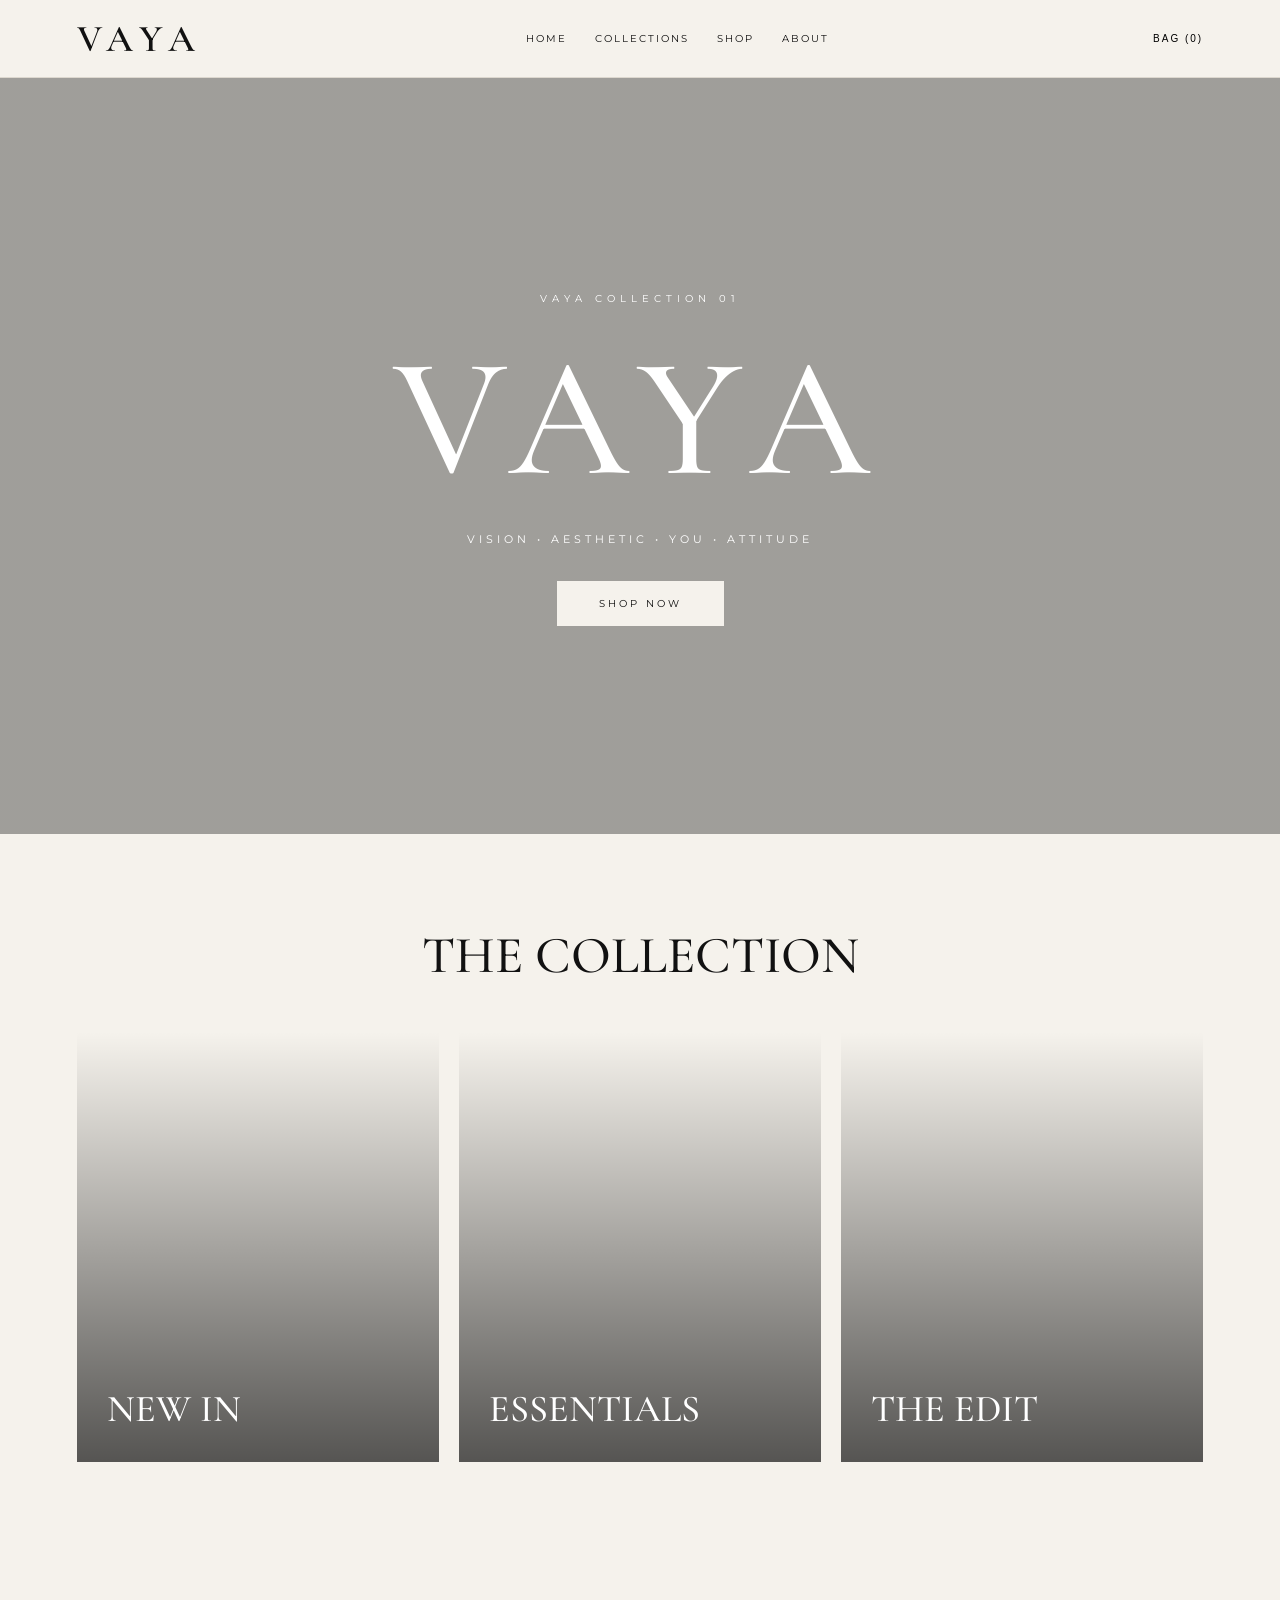
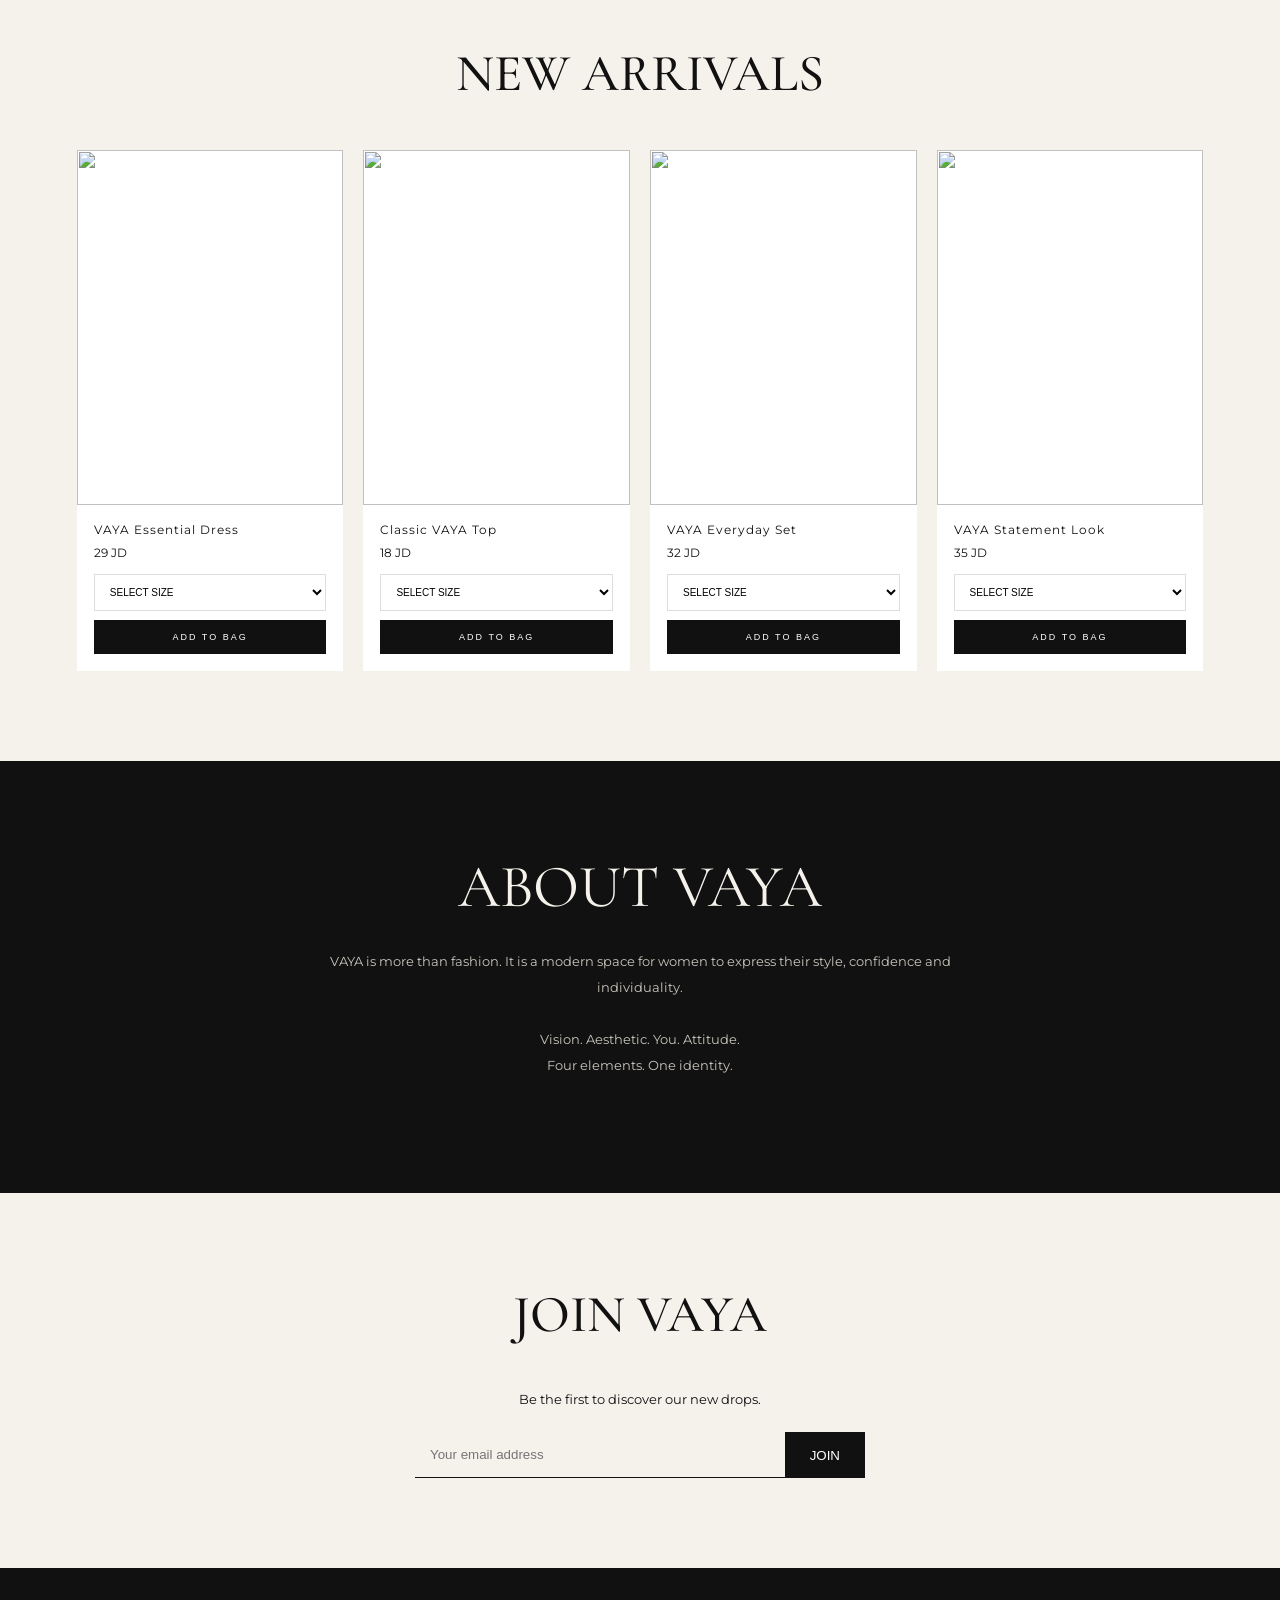
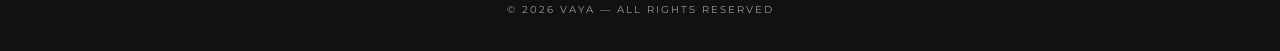
==== index.html @ 919c4d32 "Update index.html" ====
<!DOCTYPE html>
<html lang="en">
<head>
<meta charset="UTF-8">
<meta name="viewport" content="width=device-width, initial-scale=1.0">

<title>VAYA | Fashion</title>

<style>
@import url('https://fonts.googleapis.com/css2?family=Cormorant+Garamond:wght@400;500;600&family=Montserrat:wght@300;400;500;600&display=swap');

* {
    margin: 0;
    padding: 0;
    box-sizing: border-box;
}

html {
    scroll-behavior: smooth;
}

body {
    font-family: 'Montserrat', sans-serif;
    background: #f5f2ec;
    color: #111;
}

/* HEADER */

header {
    height: 78px;
    padding: 0 6%;
    display: flex;
    align-items: center;
    justify-content: space-between;
    background: #f5f2ec;
    border-bottom: 1px solid #ddd8cf;
    position: sticky;
    top: 0;
    z-index: 100;
}

.logo {
    font-family: 'Cormorant Garamond', serif;
    font-size: 38px;
    letter-spacing: 8px;
    font-weight: 600;
}

nav {
    display: flex;
    gap: 28px;
}

nav a {
    color: #111;
    text-decoration: none;
    font-size: 10px;
    letter-spacing: 2px;
}

nav a:hover {
    color: #a78a55;
}

.cart-button {
    border: none;
    background: transparent;
    cursor: pointer;
    font-size: 10px;
    letter-spacing: 2px;
}

/* HERO */

.hero {
    min-height: 84vh;
    display: flex;
    justify-content: center;
    align-items: center;
    text-align: center;
    color: white;

    background:
        linear-gradient(rgba(0,0,0,.35), rgba(0,0,0,.35)),
        url("https://images.unsplash.com/photo-1496747611176-843222e1e57c?auto=format&fit=crop&w=1800&q=85");

    background-size: cover;
    background-position: center;
}

.hero small {
    font-size: 10px;
    letter-spacing: 5px;
}

.hero h1 {
    font-family: 'Cormorant Garamond', serif;
    font-size: clamp(80px, 14vw, 170px);
    letter-spacing: 18px;
    font-weight: 500;
    margin: 10px 0;
}

.hero p {
    font-size: 11px;
    letter-spacing: 4px;
    margin-bottom: 35px;
}

.button {
    display: inline-block;
    padding: 16px 42px;
    background: #f5f2ec;
    color: #111;
    text-decoration: none;
    font-size: 10px;
    letter-spacing: 3px;
}

/* SECTIONS */

section {
    padding: 90px 6%;
}

.title {
    text-align: center;
    font-family: 'Cormorant Garamond', serif;
    font-size: 52px;
    font-weight: 500;
    margin-bottom: 45px;
}

/* COLLECTIONS */

.collections {
    display: grid;
    grid-template-columns: repeat(3, 1fr);
    gap: 20px;
}

.collection {
    height: 430px;
    display: flex;
    align-items: flex-end;
    padding: 30px;
    color: white;
    background-size: cover;
    background-position: center;
    position: relative;
}

.collection::after {
    content: "";
    position: absolute;
    inset: 0;
    background: linear-gradient(transparent, rgba(0,0,0,.65));
}

.collection h3 {
    position: relative;
    z-index: 2;
    font-family: 'Cormorant Garamond', serif;
    font-size: 38px;
    font-weight: 500;
}

.new {
    background-image: url("https://images.unsplash.com/photo-1483985988355-763728e1935b?auto=format&fit=crop&w=1000&q=85");
}

.essential {
    background-image: url("https://images.unsplash.com/photo-1490481651871-ab68de25d43d?auto=format&fit=crop&w=1000&q=85");
}

.edit {
    background-image: url("https://images.unsplash.com/photo-1551488831-00ddcb6c6bd3?auto=format&fit=crop&w=1000&q=85");
}

/* PRODUCTS */

.products {
    display: grid;
    grid-template-columns: repeat(4, 1fr);
    gap: 20px;
}

.product {
    background: white;
}

.product-image {
    width: 100%;
    aspect-ratio: 3 / 4;
    overflow: hidden;
}

.product-image img {
    width: 100%;
    height: 100%;
    object-fit: cover;
}

.product-info {
    padding: 17px;
}

.product-info h3 {
    font-size: 12px;
    font-weight: 400;
    letter-spacing: 1px;
}

.price {
    display: block;
    margin: 8px 0 14px;
    font-size: 12px;
}

.size {
    width: 100%;
    padding: 11px;
    border: 1px solid #ddd;
    background: white;
    margin-bottom: 9px;
    font-size: 10px;
}

.add-btn {
    width: 100%;
    padding: 12px;
    border: none;
    background: #111;
    color: white;
    cursor: pointer;
    letter-spacing: 2px;
    font-size: 9px;
}

/* ABOUT */

.about {
    background: #111;
    color: #f5f2ec;
    text-align: center;
}

.about h2 {
    font-family: 'Cormorant Garamond', serif;
    font-size: 60px;
    font-weight: 400;
}

.about p {
    max-width: 650px;
    margin: 25px auto;
    line-height: 2;
    color: #c9c5bd;
    font-size: 13px;
}

/* NEWSLETTER */

.newsletter {
    text-align: center;
}

.newsletter p {
    font-size: 13px;
    margin-bottom: 25px;
}

.subscribe {
    display: flex;
    max-width: 450px;
    margin: auto;
}

.subscribe input {
    flex: 1;
    padding: 15px;
    border: none;
    border-bottom: 1px solid #111;
    background: transparent;
    outline: none;
}

.subscribe button {
    padding: 15px 25px;
    border: none;
    background: #111;
    color: white;
}

/* CART */

.cart-overlay {
    position: fixed;
    inset: 0;
    background: rgba(0,0,0,.45);
    opacity: 0;
    visibility: hidden;
    transition: .3s;
    z-index: 200;
}

.cart-overlay.active {
    opacity: 1;
    visibility: visible;
}

.cart {
    position: fixed;
    right: -430px;
    top: 0;
    width: 410px;
    max-width: 90%;
    height: 100vh;
    background: #f7f4ee;
    z-index: 300;
    transition: .4s;
    padding: 30px;
    display: flex;
    flex-direction: column;
}

.cart.active {
    right: 0;
}

.cart-header {
    display: flex;
    justify-content: space-between;
    align-items: center;
    padding-bottom: 20px;
    border-bottom: 1px solid #ddd;
}

.cart-header h2 {
    font-family: 'Cormorant Garamond', serif;
    font-size: 32px;
    font-weight: 500;
}

.close-cart {
    border: none;
    background: none;
    font-size: 25px;
    cursor: pointer;
}

.cart-items {
    flex: 1;
    overflow-y: auto;
    padding: 20px 0;
}

.cart-item {
    display: flex;
    justify-content: space-between;
    gap: 15px;
    padding: 15px 0;
    border-bottom: 1px solid #ddd;
}

.cart-item-name {
    font-size: 12px;
}

.cart-item-size {
    font-size: 10px;
    color: #777;
    margin-top: 5px;
}

.cart-item-price {
    font-size: 12px;
}

.remove-item {
    border: none;
    background: none;
    color: #888;
    cursor: pointer;
    font-size: 10px;
    margin-top: 7px;
}

.cart-bottom {
    border-top: 1px solid #ddd;
    padding-top: 20px;
}

.cart-total {
    display: flex;
    justify-content: space-between;
    margin-bottom: 18px;
    font-size: 13px;
}

.checkout {
    width: 100%;
    padding: 16px;
    border: none;
    background: #111;
    color: white;
    letter-spacing: 3px;
    cursor: pointer;
}

.empty {
    text-align: center;
    color: #777;
    font-size: 12px;
    padding-top: 40px;
}

/* FOOTER */

footer {
    background: #111;
    color: #999;
    text-align: center;
    padding: 35px;
    font-size: 10px;
    letter-spacing: 2px;
}

/* MOBILE */

@media (max-width: 900px) {

    .collections {
        grid-template-columns: 1fr;
    }

    .products {
        grid-template-columns: repeat(2, 1fr);
    }
}

@media (max-width: 600px) {

    header {
        padding: 0 5%;
    }

    .logo {
        font-size: 29px;
    }

    nav {
        gap: 10px;
    }

    nav a {
        font-size: 7px;
    }

    .hero {
        min-height: 72vh;
    }

    .hero h1 {
        font-size: 70px;
        letter-spacing: 8px;
    }

    .hero p {
        font-size: 8px;
    }

    section {
        padding: 65px 5%;
    }

    .title {
        font-size: 40px;
    }

    .products {
        gap: 10px;
    }

    .product-info {
        padding: 11px;
    }

    .product-info h3 {
        font-size: 10px;
    }

    .cart {
        width: 100%;
        max-width: 100%;
    }

    .about h2 {
        font-size: 45px;
    }
}
</style>
</head>

<body>

<header>

    <a href="index.html" class="logo" style="text-decoration:none;color:#111;">
        VAYA
    </a>

    <nav>
        <a href="index.html">HOME</a>

        <a href="collections.html">
            COLLECTIONS
        </a>

        <a href="#shop">
            SHOP
        </a>

        <a href="#about">
            ABOUT
        </a>
    </nav>

    <button class="cart-button" onclick="openCart()">
        BAG (<span id="cartCount">0</span>)
    </button>

</header>


<!-- HERO -->

<section class="hero">

    <div>

        <small>VAYA COLLECTION 01</small>

        <h1>VAYA</h1>

        <p>VISION • AESTHETIC • YOU • ATTITUDE</p>

        <a href="#shop" class="button">
            SHOP NOW
        </a>

    </div>

</section>


<!-- COLLECTIONS PREVIEW -->

<section>

    <h2 class="title">
        THE COLLECTION
    </h2>

    <div class="collections">

        <a href="collections.html"
           class="collection new"
           style="text-decoration:none;">
            <h3>NEW IN</h3>
        </a>

        <a href="collections.html"
           class="collection essential"
           style="text-decoration:none;">
            <h3>ESSENTIALS</h3>
        </a>

        <a href="collections.html"
           class="collection edit"
           style="text-decoration:none;">
            <h3>THE EDIT</h3>
        </a>

    </div>

</section>


<!-- PRODUCTS -->

<section id="shop">

    <h2 class="title">
        NEW ARRIVALS
    </h2>

    <div class="products">


        <div class="product">

            <div class="product-image">
                <img src="https://images.unsplash.com/photo-1485968579580-b6d095142e6e?auto=format&fit=crop&w=800&q=85">
            </div>

            <div class="product-info">

                <h3>VAYA Essential Dress</h3>

                <span class="price">
                    29 JD
                </span>

                <select class="size">
                    <option value="">SELECT SIZE</option>
                    <option>XS</option>
                    <option>S</option>
                    <option>M</option>
                    <option>L</option>
                    <option>XL</option>
                </select>

                <button class="add-btn"
                onclick="addToCart('VAYA Essential Dress',29,this)">
                    ADD TO BAG
                </button>

            </div>

        </div>


        <div class="product">

            <div class="product-image">
                <img src="https://images.unsplash.com/photo-1496747611176-843222e1e57c?auto=format&fit=crop&w=800&q=85">
            </div>

            <div class="product-info">

                <h3>Classic VAYA Top</h3>

                <span class="price">
                    18 JD
                </span>

                <select class="size">
                    <option value="">SELECT SIZE</option>
                    <option>XS</option>
                    <option>S</option>
                    <option>M</option>
                    <option>L</option>
                    <option>XL</option>
                </select>

                <button class="add-btn"
                onclick="addToCart('Classic VAYA Top',18,this)">
                    ADD TO BAG
                </button>

            </div>

        </div>


        <div class="product">

            <div class="product-image">
                <img src="https://images.unsplash.com/photo-1551488831-00ddcb6c6bd3?auto=format&fit=crop&w=800&q=85">
            </div>

            <div class="product-info">

                <h3>VAYA Everyday Set</h3>

                <span class="price">
                    32 JD
                </span>

                <select class="size">
                    <option value="">SELECT SIZE</option>
                    <option>XS</option>
                    <option>S</option>
                    <option>M</option>
                    <option>L</option>
                    <option>XL</option>
                </select>

                <button class="add-btn"
                onclick="addToCart('VAYA Everyday Set',32,this)">
                    ADD TO BAG
                </button>

            </div>

        </div>


        <div class="product">

            <div class="product-image">
                <img src="https://images.unsplash.com/photo-1515886657613-9f3515b0c78f?auto=format&fit=crop&w=800&q=85">
            </div>

            <div class="product-info">

                <h3>VAYA Statement Look</h3>

                <span class="price">
                    35 JD
                </span>

                <select class="size">
                    <option value="">SELECT SIZE</option>
                    <option>XS</option>
                    <option>S</option>
                    <option>M</option>
                    <option>L</option>
                    <option>XL</option>
                </select>

                <button class="add-btn"
                onclick="addToCart('VAYA Statement Look',35,this)">
                    ADD TO BAG
                </button>

            </div>

        </div>

    </div>

</section>


<!-- ABOUT -->

<section class="about" id="about">

    <h2>
        ABOUT VAYA
    </h2>

    <p>
        VAYA is more than fashion.
        It is a modern space for women
        to express their style,
        confidence and individuality.
        <br><br>
        Vision. Aesthetic. You. Attitude.
        <br>
        Four elements. One identity.
    </p>

</section>


<!-- NEWSLETTER -->

<section class="newsletter">

    <h2 class="title">
        JOIN VAYA
    </h2>

    <p>
        Be the first to discover our new drops.
    </p>

    <div class="subscribe">

        <input
            type="email"
            placeholder="Your email address">

        <button>
            JOIN
        </button>

    </div>

</section>


<footer>

    © 2026 VAYA — ALL RIGHTS RESERVED

</footer>


<!-- CART OVERLAY -->

<div
    class="cart-overlay"
    id="overlay"
    onclick="closeCart()">
</div>


<!-- CART -->

<div class="cart" id="cart">

    <div class="cart-header">

        <h2>
            Your Bag
        </h2>

        <button
            class="close-cart"
            onclick="closeCart()">
            ×
        </button>

    </div>


    <div
        class="cart-items"
        id="cartItems">

        <div class="empty">
            Your bag is empty.
        </div>

    </div>


    <div class="cart-bottom">

        <div class="cart-total">

            <span>
                TOTAL
            </span>

            <strong>
                <span id="cartTotal">0</span> JD
            </strong>

        </div>

        <button
            class="checkout"
            onclick="checkout()">
            CHECKOUT
        </button>

    </div>

</div>


<script>

let cart = [];


function addToCart(name, price, button) {

    const product = button.closest(".product");

    const size = product.querySelector(".size").value;

    if (!size) {

        alert("Please select a size.");

        return;
    }

    cart.push({
        name: name,
        price: price,
        size: size
    });

    updateCart();

    button.innerText = "ADDED ✓";

    setTimeout(function() {

        button.innerText = "ADD TO BAG";

    }, 1200);
}


function updateCart() {

    document.getElementById("cartCount").innerText =
        cart.length;

    const container =
        document.getElementById("cartItems");

    let total = 0;

    if (cart.length === 0) {

        container.innerHTML =
            '<div class="empty">Your bag is empty.</div>';

    } else {

        container.innerHTML = "";

        cart.forEach(function(item, index) {

            total += item.price;

            const div =
                document.createElement("div");

            div.className = "cart-item";

            div.innerHTML = `
                <div>

                    <div class="cart-item-name">
                        ${item.name}
                    </div>

                    <div class="cart-item-size">
                        Size: ${item.size}
                    </div>

                    <button
                        class="remove-item"
                        onclick="removeItem(${index})">
                        REMOVE
                    </button>

                </div>

                <div class="cart-item-price">
                    ${item.price} JD
                </div>
            `;

            container.appendChild(div);
        });
    }

    document.getElementById("cartTotal").innerText =
        total;
}


function removeItem(index) {

    cart.splice(index, 1);

    updateCart();
}


function openCart() {

    document
        .getElementById("cart")
        .classList.add("active");

    document
        .getElementById("overlay")
        .classList.add("active");
}


function closeCart() {

    document
        .getElementById("cart")
        .classList.remove("active");

    document
        .getElementById("overlay")
        .classList.remove("active");
}


function checkout() {

    if (cart.length === 0) {

        alert("Your bag is empty.");

        return;
    }

    alert(
        "Thank you for shopping with VAYA!\n\n" +
        "Checkout will be available soon."
    );
}

</script>

</body>
</html>
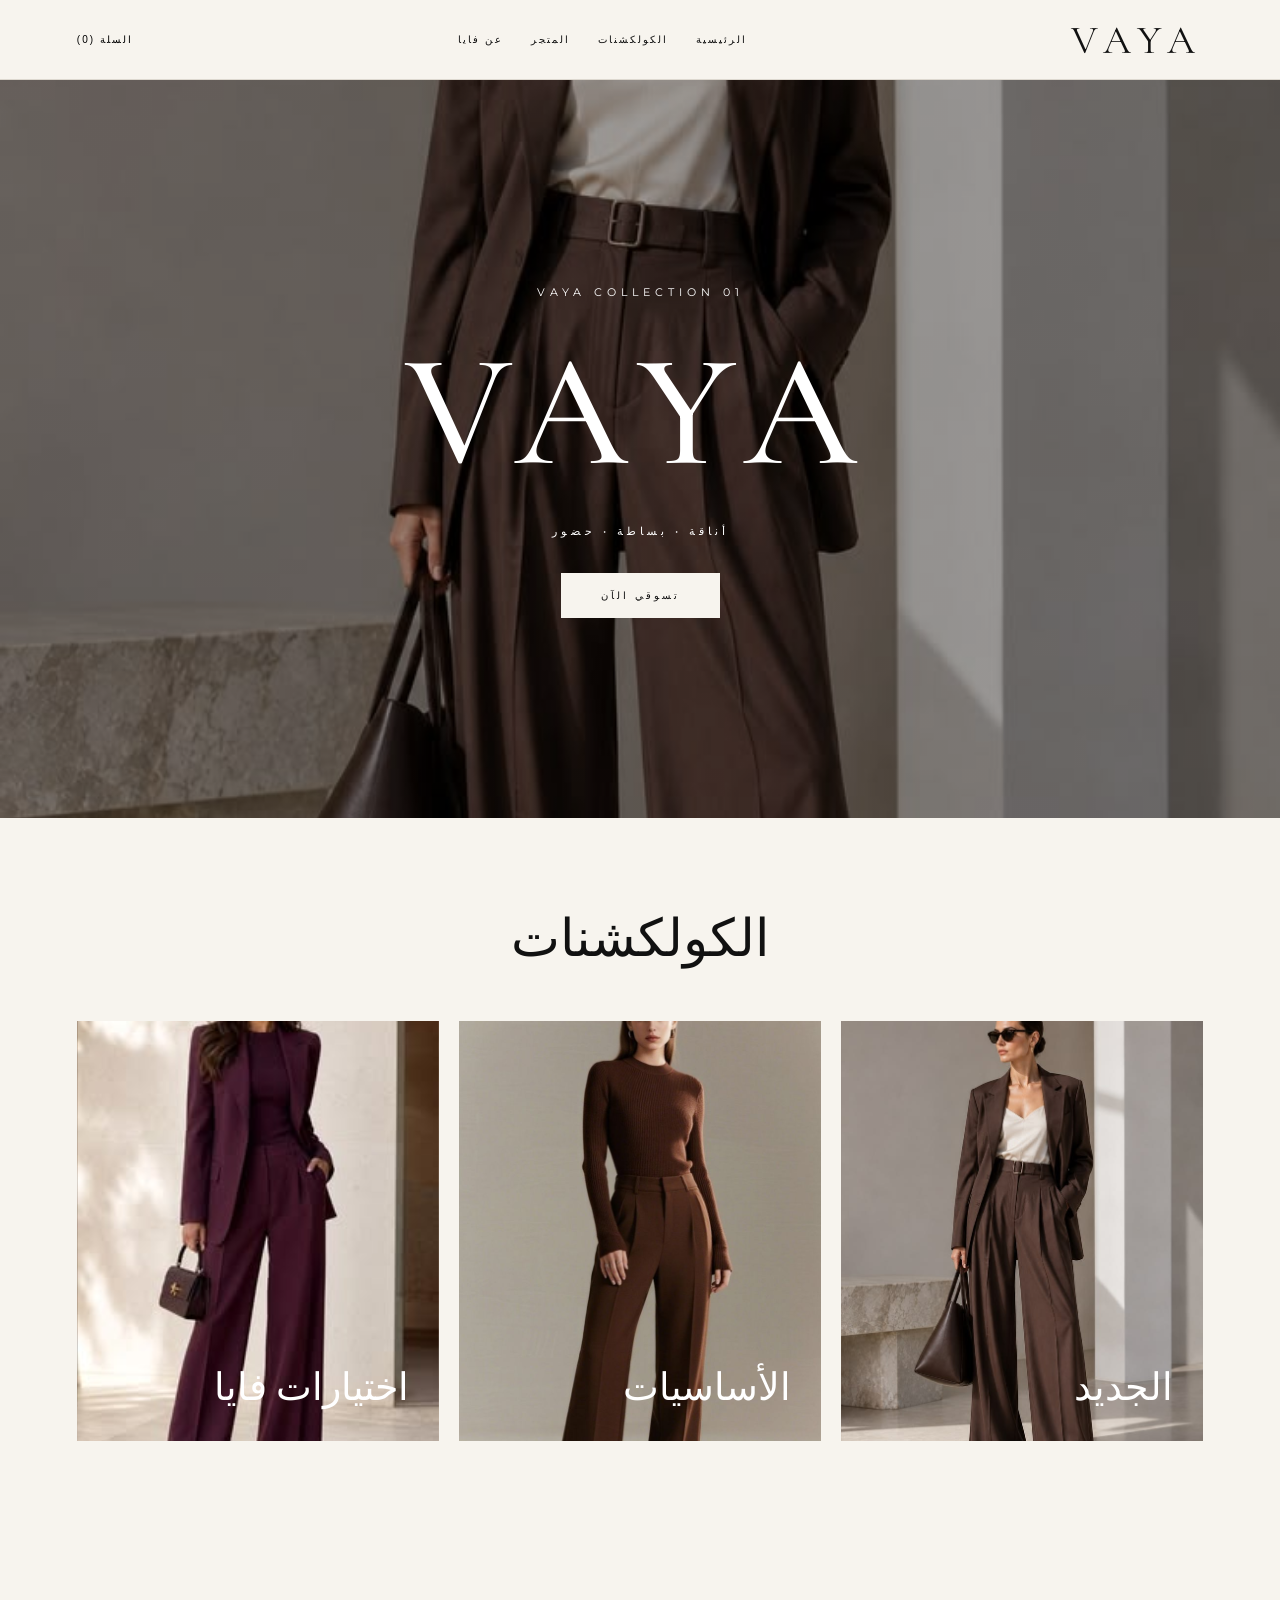
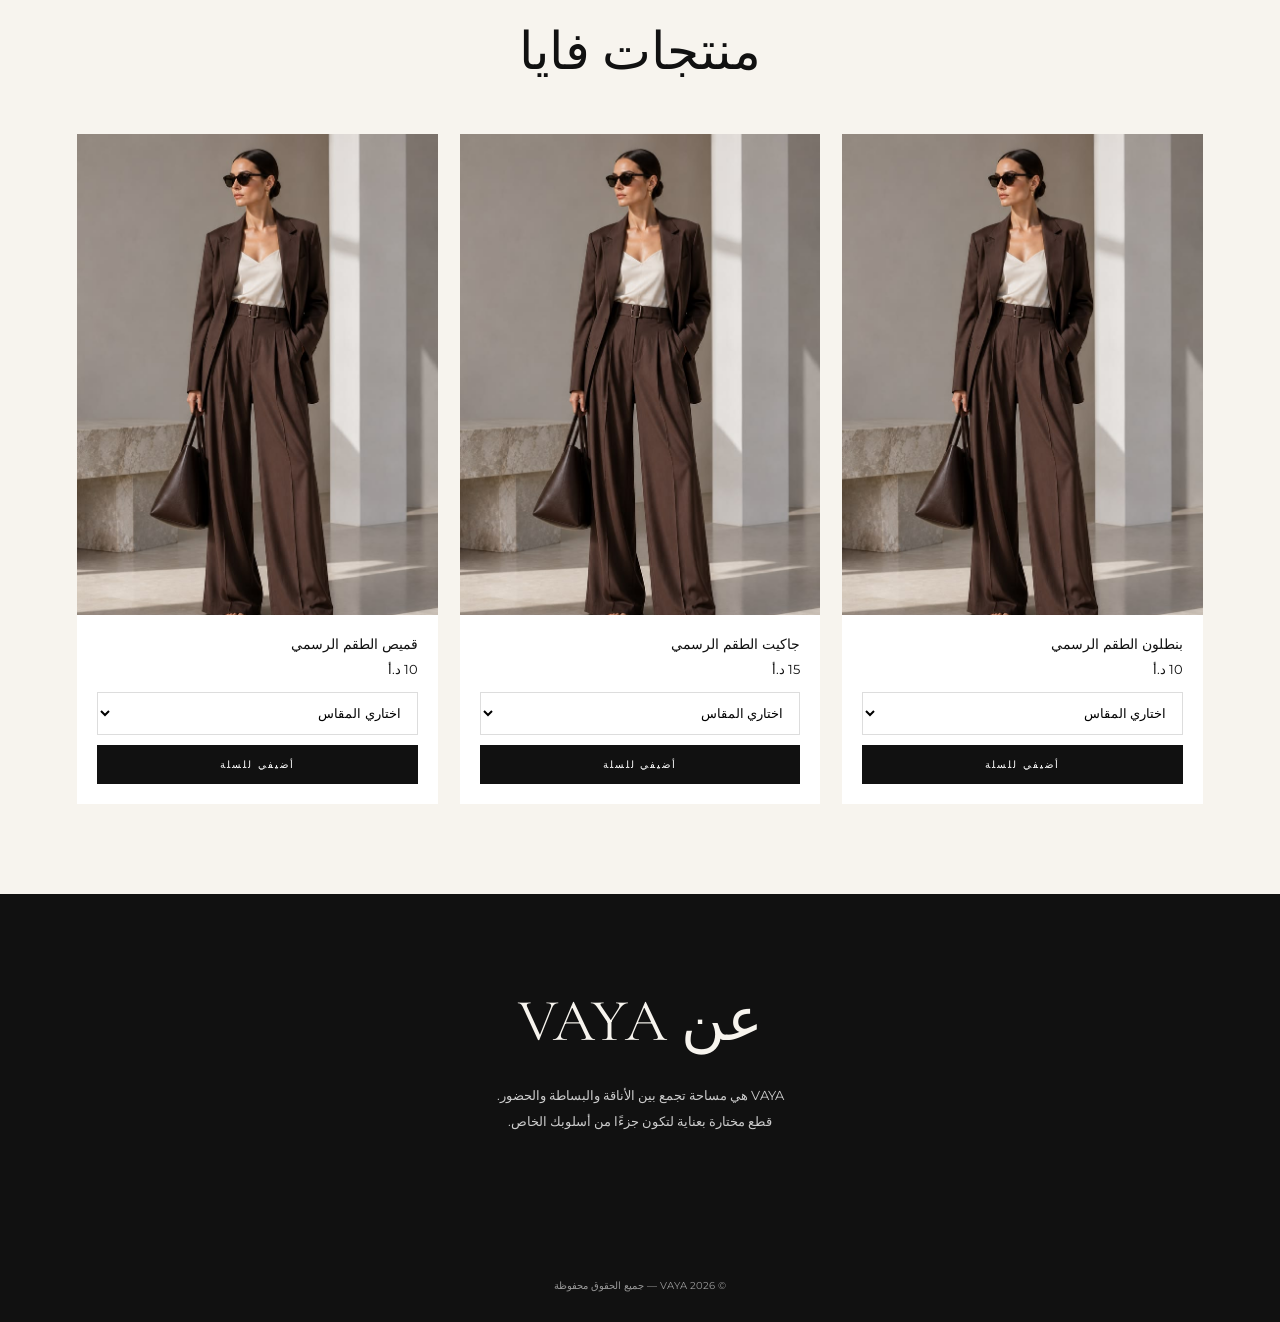
==== commit 11f724eb: "Update index.html" ====
--- a/index.html
+++ b/index.html
@@ -1,13 +1,13 @@
 <!DOCTYPE html>
-<html lang="en">
+<html lang="ar" dir="rtl">
 <head>
 <meta charset="UTF-8">
 <meta name="viewport" content="width=device-width, initial-scale=1.0">
 
-<title>VAYA | Fashion</title>
+<title>VAYA | فايا</title>
 
 <style>
-@import url('https://fonts.googleapis.com/css2?family=Cormorant+Garamond:wght@400;500;600&family=Montserrat:wght@300;400;500;600&display=swap');
+@import url('https://fonts.googleapis.com/css2?family=Cormorant+Garamond:wght@400;500;600&family=Montserrat:wght@300;400;500&display=swap');
 
 * {
     margin: 0;
@@ -21,19 +21,19 @@
 
 body {
     font-family: 'Montserrat', sans-serif;
-    background: #f5f2ec;
+    background: #f7f4ee;
     color: #111;
 }
 
 /* HEADER */
 
 header {
-    height: 78px;
+    height: 80px;
     padding: 0 6%;
     display: flex;
     align-items: center;
     justify-content: space-between;
-    background: #f5f2ec;
+    background: #f7f4ee;
     border-bottom: 1px solid #ddd8cf;
     position: sticky;
     top: 0;
@@ -42,9 +42,10 @@
 
 .logo {
     font-family: 'Cormorant Garamond', serif;
-    font-size: 38px;
+    font-size: 40px;
     letter-spacing: 8px;
-    font-weight: 600;
+    text-decoration: none;
+    color: #111;
 }
 
 nav {
@@ -53,19 +54,15 @@
 }
 
 nav a {
+    text-decoration: none;
     color: #111;
-    text-decoration: none;
     font-size: 10px;
     letter-spacing: 2px;
 }
 
-nav a:hover {
-    color: #a78a55;
-}
-
 .cart-button {
     border: none;
-    background: transparent;
+    background: none;
     cursor: pointer;
     font-size: 10px;
     letter-spacing: 2px;
@@ -74,32 +71,32 @@
 /* HERO */
 
 .hero {
-    min-height: 84vh;
+    height: 82vh;
     display: flex;
+    align-items: center;
     justify-content: center;
-    align-items: center;
     text-align: center;
     color: white;
 
     background:
-        linear-gradient(rgba(0,0,0,.35), rgba(0,0,0,.35)),
-        url("https://images.unsplash.com/photo-1496747611176-843222e1e57c?auto=format&fit=crop&w=1800&q=85");
+    linear-gradient(rgba(0,0,0,.35), rgba(0,0,0,.35)),
+    url("17715199f9cd9f8783823fa4fe479784.jpg");
 
     background-size: cover;
     background-position: center;
 }
 
 .hero small {
-    font-size: 10px;
     letter-spacing: 5px;
+    font-size: 11px;
 }
 
 .hero h1 {
     font-family: 'Cormorant Garamond', serif;
-    font-size: clamp(80px, 14vw, 170px);
+    font-size: clamp(80px, 14vw, 160px);
     letter-spacing: 18px;
     font-weight: 500;
-    margin: 10px 0;
+    margin: 15px 0;
 }
 
 .hero p {
@@ -110,8 +107,8 @@
 
 .button {
     display: inline-block;
-    padding: 16px 42px;
-    background: #f5f2ec;
+    padding: 16px 40px;
+    background: #f7f4ee;
     color: #111;
     text-decoration: none;
     font-size: 10px;
@@ -129,7 +126,7 @@
     font-family: 'Cormorant Garamond', serif;
     font-size: 52px;
     font-weight: 500;
-    margin-bottom: 45px;
+    margin-bottom: 50px;
 }
 
 /* COLLECTIONS */
@@ -141,49 +138,40 @@
 }
 
 .collection {
-    height: 430px;
+    height: 420px;
     display: flex;
     align-items: flex-end;
     padding: 30px;
     color: white;
+    text-decoration: none;
     background-size: cover;
     background-position: center;
-    position: relative;
-}
-
-.collection::after {
-    content: "";
-    position: absolute;
-    inset: 0;
-    background: linear-gradient(transparent, rgba(0,0,0,.65));
+}
+
+.collection:nth-child(1) {
+    background-image: url("17715199f9cd9f8783823fa4fe479784.jpg");
+}
+
+.collection:nth-child(2) {
+    background-image: url("a860a99bb1a05fa081cc163905c12a64.jpg");
+}
+
+.collection:nth-child(3) {
+    background-image: url("809683343a7f114a540f45a26879faf3.jpg");
 }
 
 .collection h3 {
-    position: relative;
-    z-index: 2;
     font-family: 'Cormorant Garamond', serif;
     font-size: 38px;
     font-weight: 500;
 }
 
-.new {
-    background-image: url("https://images.unsplash.com/photo-1483985988355-763728e1935b?auto=format&fit=crop&w=1000&q=85");
-}
-
-.essential {
-    background-image: url("https://images.unsplash.com/photo-1490481651871-ab68de25d43d?auto=format&fit=crop&w=1000&q=85");
-}
-
-.edit {
-    background-image: url("https://images.unsplash.com/photo-1551488831-00ddcb6c6bd3?auto=format&fit=crop&w=1000&q=85");
-}
-
 /* PRODUCTS */
 
 .products {
     display: grid;
-    grid-template-columns: repeat(4, 1fr);
-    gap: 20px;
+    grid-template-columns: repeat(3, 1fr);
+    gap: 22px;
 }
 
 .product {
@@ -203,46 +191,45 @@
 }
 
 .product-info {
-    padding: 17px;
+    padding: 20px;
+    text-align: right;
 }
 
 .product-info h3 {
-    font-size: 12px;
+    font-size: 14px;
     font-weight: 400;
-    letter-spacing: 1px;
 }
 
 .price {
     display: block;
-    margin: 8px 0 14px;
-    font-size: 12px;
+    margin: 8px 0 15px;
+    font-size: 13px;
 }
 
 .size {
     width: 100%;
-    padding: 11px;
+    padding: 12px;
+    background: white;
     border: 1px solid #ddd;
-    background: white;
-    margin-bottom: 9px;
-    font-size: 10px;
+    margin-bottom: 10px;
 }
 
 .add-btn {
     width: 100%;
-    padding: 12px;
-    border: none;
+    padding: 14px;
     background: #111;
     color: white;
+    border: none;
     cursor: pointer;
     letter-spacing: 2px;
-    font-size: 9px;
+    font-size: 10px;
 }
 
 /* ABOUT */
 
 .about {
     background: #111;
-    color: #f5f2ec;
+    color: #f7f4ee;
     text-align: center;
 }
 
@@ -256,73 +243,35 @@
     max-width: 650px;
     margin: 25px auto;
     line-height: 2;
-    color: #c9c5bd;
     font-size: 13px;
-}
-
-/* NEWSLETTER */
-
-.newsletter {
-    text-align: center;
-}
-
-.newsletter p {
-    font-size: 13px;
-    margin-bottom: 25px;
-}
-
-.subscribe {
-    display: flex;
-    max-width: 450px;
-    margin: auto;
-}
-
-.subscribe input {
-    flex: 1;
-    padding: 15px;
-    border: none;
-    border-bottom: 1px solid #111;
-    background: transparent;
-    outline: none;
-}
-
-.subscribe button {
-    padding: 15px 25px;
-    border: none;
-    background: #111;
-    color: white;
+    color: #ccc;
 }
 
 /* CART */
 
-.cart-overlay {
+.overlay {
     position: fixed;
     inset: 0;
     background: rgba(0,0,0,.45);
-    opacity: 0;
-    visibility: hidden;
-    transition: .3s;
+    display: none;
     z-index: 200;
 }
 
-.cart-overlay.active {
-    opacity: 1;
-    visibility: visible;
+.overlay.active {
+    display: block;
 }
 
 .cart {
     position: fixed;
+    top: 0;
     right: -430px;
-    top: 0;
-    width: 410px;
-    max-width: 90%;
+    width: 420px;
+    max-width: 100%;
     height: 100vh;
     background: #f7f4ee;
     z-index: 300;
     transition: .4s;
     padding: 30px;
-    display: flex;
-    flex-direction: column;
 }
 
 .cart.active {
@@ -333,17 +282,16 @@
     display: flex;
     justify-content: space-between;
     align-items: center;
+    border-bottom: 1px solid #ddd;
     padding-bottom: 20px;
-    border-bottom: 1px solid #ddd;
 }
 
 .cart-header h2 {
     font-family: 'Cormorant Garamond', serif;
     font-size: 32px;
-    font-weight: 500;
-}
-
-.close-cart {
+}
+
+.close {
     border: none;
     background: none;
     font-size: 25px;
@@ -351,69 +299,33 @@
 }
 
 .cart-items {
-    flex: 1;
-    overflow-y: auto;
     padding: 20px 0;
 }
 
 .cart-item {
     display: flex;
     justify-content: space-between;
-    gap: 15px;
+    border-bottom: 1px solid #ddd;
     padding: 15px 0;
-    border-bottom: 1px solid #ddd;
-}
-
-.cart-item-name {
-    font-size: 12px;
-}
-
-.cart-item-size {
-    font-size: 10px;
-    color: #777;
-    margin-top: 5px;
-}
-
-.cart-item-price {
-    font-size: 12px;
-}
-
-.remove-item {
+}
+
+.remove {
     border: none;
     background: none;
-    color: #888;
+    color: #777;
     cursor: pointer;
     font-size: 10px;
-    margin-top: 7px;
-}
-
-.cart-bottom {
+}
+
+.total {
+    position: absolute;
+    bottom: 30px;
+    left: 30px;
+    right: 30px;
     border-top: 1px solid #ddd;
     padding-top: 20px;
-}
-
-.cart-total {
     display: flex;
     justify-content: space-between;
-    margin-bottom: 18px;
-    font-size: 13px;
-}
-
-.checkout {
-    width: 100%;
-    padding: 16px;
-    border: none;
-    background: #111;
-    color: white;
-    letter-spacing: 3px;
-    cursor: pointer;
-}
-
-.empty {
-    text-align: center;
-    color: #777;
-    font-size: 12px;
-    padding-top: 40px;
 }
 
 /* FOOTER */
@@ -422,33 +334,13 @@
     background: #111;
     color: #999;
     text-align: center;
-    padding: 35px;
+    padding: 30px;
     font-size: 10px;
-    letter-spacing: 2px;
 }
 
 /* MOBILE */
 
-@media (max-width: 900px) {
-
-    .collections {
-        grid-template-columns: 1fr;
-    }
-
-    .products {
-        grid-template-columns: repeat(2, 1fr);
-    }
-}
-
-@media (max-width: 600px) {
-
-    header {
-        padding: 0 5%;
-    }
-
-    .logo {
-        font-size: 29px;
-    }
+@media(max-width:800px) {
 
     nav {
         gap: 10px;
@@ -458,47 +350,15 @@
         font-size: 7px;
     }
 
-    .hero {
-        min-height: 72vh;
+    .collections,
+    .products {
+        grid-template-columns: 1fr;
     }
 
     .hero h1 {
-        font-size: 70px;
+        font-size: 75px;
         letter-spacing: 8px;
     }
-
-    .hero p {
-        font-size: 8px;
-    }
-
-    section {
-        padding: 65px 5%;
-    }
-
-    .title {
-        font-size: 40px;
-    }
-
-    .products {
-        gap: 10px;
-    }
-
-    .product-info {
-        padding: 11px;
-    }
-
-    .product-info h3 {
-        font-size: 10px;
-    }
-
-    .cart {
-        width: 100%;
-        max-width: 100%;
-    }
-
-    .about h2 {
-        font-size: 45px;
-    }
 }
 </style>
 </head>
@@ -507,29 +367,31 @@
 
 <header>
 
-    <a href="index.html" class="logo" style="text-decoration:none;color:#111;">
-        VAYA
-    </a>
-
-    <nav>
-        <a href="index.html">HOME</a>
-
-        <a href="collections.html">
-            COLLECTIONS
-        </a>
-
-        <a href="#shop">
-            SHOP
-        </a>
-
-        <a href="#about">
-            ABOUT
-        </a>
-    </nav>
-
-    <button class="cart-button" onclick="openCart()">
-        BAG (<span id="cartCount">0</span>)
-    </button>
+<a href="index.html" class="logo">
+VAYA
+</a>
+
+<nav>
+
+<a href="index.html">الرئيسية</a>
+
+<a href="collections.html">
+الكولكشنات
+</a>
+
+<a href="#shop">
+المتجر
+</a>
+
+<a href="#about">
+عن فايا
+</a>
+
+</nav>
+
+<button class="cart-button" onclick="openCart()">
+السلة (<span id="count">0</span>)
+</button>
 
 </header>
 
@@ -538,52 +400,48 @@
 
 <section class="hero">
 
-    <div>
-
-        <small>VAYA COLLECTION 01</small>
-
-        <h1>VAYA</h1>
-
-        <p>VISION • AESTHETIC • YOU • ATTITUDE</p>
-
-        <a href="#shop" class="button">
-            SHOP NOW
-        </a>
-
-    </div>
+<div>
+
+<small>VAYA COLLECTION 01</small>
+
+<h1>VAYA</h1>
+
+<p>
+أناقة • بساطة • حضور
+</p>
+
+<a href="#shop" class="button">
+تسوقي الآن
+</a>
+
+</div>
 
 </section>
 
 
-<!-- COLLECTIONS PREVIEW -->
+<!-- COLLECTIONS -->
 
 <section>
 
-    <h2 class="title">
-        THE COLLECTION
-    </h2>
-
-    <div class="collections">
-
-        <a href="collections.html"
-           class="collection new"
-           style="text-decoration:none;">
-            <h3>NEW IN</h3>
-        </a>
-
-        <a href="collections.html"
-           class="collection essential"
-           style="text-decoration:none;">
-            <h3>ESSENTIALS</h3>
-        </a>
-
-        <a href="collections.html"
-           class="collection edit"
-           style="text-decoration:none;">
-            <h3>THE EDIT</h3>
-        </a>
-
-    </div>
+<h2 class="title">
+الكولكشنات
+</h2>
+
+<div class="collections">
+
+<a href="collections.html" class="collection">
+<h3>الجديد</h3>
+</a>
+
+<a href="collections.html" class="collection">
+<h3>الأساسيات</h3>
+</a>
+
+<a href="collections.html" class="collection">
+<h3>اختيارات فايا</h3>
+</a>
+
+</div>
 
 </section>
 
@@ -592,145 +450,161 @@
 
 <section id="shop">
 
-    <h2 class="title">
-        NEW ARRIVALS
-    </h2>
-
-    <div class="products">
-
-
-        <div class="product">
-
-            <div class="product-image">
-                <img src="https://images.unsplash.com/photo-1485968579580-b6d095142e6e?auto=format&fit=crop&w=800&q=85">
-            </div>
-
-            <div class="product-info">
-
-                <h3>VAYA Essential Dress</h3>
-
-                <span class="price">
-                    29 JD
-                </span>
-
-                <select class="size">
-                    <option value="">SELECT SIZE</option>
-                    <option>XS</option>
-                    <option>S</option>
-                    <option>M</option>
-                    <option>L</option>
-                    <option>XL</option>
-                </select>
-
-                <button class="add-btn"
-                onclick="addToCart('VAYA Essential Dress',29,this)">
-                    ADD TO BAG
-                </button>
-
-            </div>
-
-        </div>
-
-
-        <div class="product">
-
-            <div class="product-image">
-                <img src="https://images.unsplash.com/photo-1496747611176-843222e1e57c?auto=format&fit=crop&w=800&q=85">
-            </div>
-
-            <div class="product-info">
-
-                <h3>Classic VAYA Top</h3>
-
-                <span class="price">
-                    18 JD
-                </span>
-
-                <select class="size">
-                    <option value="">SELECT SIZE</option>
-                    <option>XS</option>
-                    <option>S</option>
-                    <option>M</option>
-                    <option>L</option>
-                    <option>XL</option>
-                </select>
-
-                <button class="add-btn"
-                onclick="addToCart('Classic VAYA Top',18,this)">
-                    ADD TO BAG
-                </button>
-
-            </div>
-
-        </div>
-
-
-        <div class="product">
-
-            <div class="product-image">
-                <img src="https://images.unsplash.com/photo-1551488831-00ddcb6c6bd3?auto=format&fit=crop&w=800&q=85">
-            </div>
-
-            <div class="product-info">
-
-                <h3>VAYA Everyday Set</h3>
-
-                <span class="price">
-                    32 JD
-                </span>
-
-                <select class="size">
-                    <option value="">SELECT SIZE</option>
-                    <option>XS</option>
-                    <option>S</option>
-                    <option>M</option>
-                    <option>L</option>
-                    <option>XL</option>
-                </select>
-
-                <button class="add-btn"
-                onclick="addToCart('VAYA Everyday Set',32,this)">
-                    ADD TO BAG
-                </button>
-
-            </div>
-
-        </div>
-
-
-        <div class="product">
-
-            <div class="product-image">
-                <img src="https://images.unsplash.com/photo-1515886657613-9f3515b0c78f?auto=format&fit=crop&w=800&q=85">
-            </div>
-
-            <div class="product-info">
-
-                <h3>VAYA Statement Look</h3>
-
-                <span class="price">
-                    35 JD
-                </span>
-
-                <select class="size">
-                    <option value="">SELECT SIZE</option>
-                    <option>XS</option>
-                    <option>S</option>
-                    <option>M</option>
-                    <option>L</option>
-                    <option>XL</option>
-                </select>
-
-                <button class="add-btn"
-                onclick="addToCart('VAYA Statement Look',35,this)">
-                    ADD TO BAG
-                </button>
-
-            </div>
-
-        </div>
-
-    </div>
+<h2 class="title">
+منتجات فايا
+</h2>
+
+<div class="products">
+
+
+<!-- البنطلون -->
+
+<div class="product">
+
+<div class="product-image">
+
+<img
+src="17715199f9cd9f8783823fa4fe479784.jpg"
+alt="بنطلون الطقم الرسمي">
+
+</div>
+
+<div class="product-info">
+
+<h3>
+بنطلون الطقم الرسمي
+</h3>
+
+<span class="price">
+10 د.أ
+</span>
+
+<select class="size">
+
+<option value="">
+اختاري المقاس
+</option>
+
+<option>XS</option>
+<option>S</option>
+<option>M</option>
+<option>L</option>
+<option>XL</option>
+
+</select>
+
+<button
+class="add-btn"
+onclick="addToCart('بنطلون الطقم الرسمي',10,this)">
+
+أضيفي للسلة
+
+</button>
+
+</div>
+
+</div>
+
+
+<!-- الجاكيت -->
+
+<div class="product">
+
+<div class="product-image">
+
+<img
+src="17715199f9cd9f8783823fa4fe479784.jpg"
+alt="جاكيت الطقم الرسمي">
+
+</div>
+
+<div class="product-info">
+
+<h3>
+جاكيت الطقم الرسمي
+</h3>
+
+<span class="price">
+15 د.أ
+</span>
+
+<select class="size">
+
+<option value="">
+اختاري المقاس
+</option>
+
+<option>XS</option>
+<option>S</option>
+<option>M</option>
+<option>L</option>
+<option>XL</option>
+
+</select>
+
+<button
+class="add-btn"
+onclick="addToCart('جاكيت الطقم الرسمي',15,this)">
+
+أضيفي للسلة
+
+</button>
+
+</div>
+
+</div>
+
+
+<!-- القميص -->
+
+<div class="product">
+
+<div class="product-image">
+
+<img
+src="17715199f9cd9f8783823fa4fe479784.jpg"
+alt="قميص الطقم الرسمي">
+
+</div>
+
+<div class="product-info">
+
+<h3>
+قميص الطقم الرسمي
+</h3>
+
+<span class="price">
+10 د.أ
+</span>
+
+<select class="size">
+
+<option value="">
+اختاري المقاس
+</option>
+
+<option>XS</option>
+<option>S</option>
+<option>M</option>
+<option>L</option>
+<option>XL</option>
+
+</select>
+
+<button
+class="add-btn"
+onclick="addToCart('قميص الطقم الرسمي',10,this)">
+
+أضيفي للسلة
+
+</button>
+
+</div>
+
+</div>
+
+
+</div>
 
 </section>
 
@@ -739,118 +613,79 @@
 
 <section class="about" id="about">
 
-    <h2>
-        ABOUT VAYA
-    </h2>
-
-    <p>
-        VAYA is more than fashion.
-        It is a modern space for women
-        to express their style,
-        confidence and individuality.
-        <br><br>
-        Vision. Aesthetic. You. Attitude.
-        <br>
-        Four elements. One identity.
-    </p>
+<h2>
+عن VAYA
+</h2>
+
+<p>
+
+VAYA هي مساحة تجمع بين الأناقة
+والبساطة والحضور.
+
+<br>
+
+قطع مختارة بعناية لتكون جزءًا
+من أسلوبك الخاص.
+
+</p>
 
 </section>
 
 
-<!-- NEWSLETTER -->
-
-<section class="newsletter">
-
-    <h2 class="title">
-        JOIN VAYA
-    </h2>
-
-    <p>
-        Be the first to discover our new drops.
-    </p>
-
-    <div class="subscribe">
-
-        <input
-            type="email"
-            placeholder="Your email address">
-
-        <button>
-            JOIN
-        </button>
-
-    </div>
-
-</section>
-
-
 <footer>
 
-    © 2026 VAYA — ALL RIGHTS RESERVED
+© 2026 VAYA — جميع الحقوق محفوظة
 
 </footer>
 
 
-<!-- CART OVERLAY -->
+<!-- CART -->
 
 <div
-    class="cart-overlay"
-    id="overlay"
-    onclick="closeCart()">
-</div>
-
-
-<!-- CART -->
-
-<div class="cart" id="cart">
-
-    <div class="cart-header">
-
-        <h2>
-            Your Bag
-        </h2>
-
-        <button
-            class="close-cart"
-            onclick="closeCart()">
-            ×
-        </button>
-
-    </div>
-
-
-    <div
-        class="cart-items"
-        id="cartItems">
-
-        <div class="empty">
-            Your bag is empty.
-        </div>
-
-    </div>
-
-
-    <div class="cart-bottom">
-
-        <div class="cart-total">
-
-            <span>
-                TOTAL
-            </span>
-
-            <strong>
-                <span id="cartTotal">0</span> JD
-            </strong>
-
-        </div>
-
-        <button
-            class="checkout"
-            onclick="checkout()">
-            CHECKOUT
-        </button>
-
-    </div>
+class="overlay"
+id="overlay"
+onclick="closeCart()">
+</div>
+
+<div
+class="cart"
+id="cart">
+
+<div class="cart-header">
+
+<h2>
+سلة المشتريات
+</h2>
+
+<button
+class="close"
+onclick="closeCart()">
+×
+</button>
+
+</div>
+
+<div
+class="cart-items"
+id="items">
+
+<p>
+السلة فارغة
+</p>
+
+</div>
+
+<div class="total">
+
+<strong>
+المجموع
+</strong>
+
+<strong>
+<span id="total">0</span> د.أ
+</strong>
+
+</div>
 
 </div>
 
@@ -862,141 +697,138 @@
 
 function addToCart(name, price, button) {
 
-    const product = button.closest(".product");
-
-    const size = product.querySelector(".size").value;
-
-    if (!size) {
-
-        alert("Please select a size.");
-
-        return;
-    }
-
-    cart.push({
-        name: name,
-        price: price,
-        size: size
-    });
-
-    updateCart();
-
-    button.innerText = "ADDED ✓";
-
-    setTimeout(function() {
-
-        button.innerText = "ADD TO BAG";
-
-    }, 1200);
+let product =
+button.closest(".product");
+
+let size =
+product.querySelector(".size").value;
+
+if (!size) {
+
+alert("اختاري المقاس أولاً");
+
+return;
+
+}
+
+cart.push({
+
+name: name,
+price: price,
+size: size
+
+});
+
+updateCart();
+
+openCart();
+
 }
 
 
 function updateCart() {
 
-    document.getElementById("cartCount").innerText =
-        cart.length;
-
-    const container =
-        document.getElementById("cartItems");
-
-    let total = 0;
-
-    if (cart.length === 0) {
-
-        container.innerHTML =
-            '<div class="empty">Your bag is empty.</div>';
-
-    } else {
-
-        container.innerHTML = "";
-
-        cart.forEach(function(item, index) {
-
-            total += item.price;
-
-            const div =
-                document.createElement("div");
-
-            div.className = "cart-item";
-
-            div.innerHTML = `
-                <div>
-
-                    <div class="cart-item-name">
-                        ${item.name}
-                    </div>
-
-                    <div class="cart-item-size">
-                        Size: ${item.size}
-                    </div>
-
-                    <button
-                        class="remove-item"
-                        onclick="removeItem(${index})">
-                        REMOVE
-                    </button>
-
-                </div>
-
-                <div class="cart-item-price">
-                    ${item.price} JD
-                </div>
-            `;
-
-            container.appendChild(div);
-        });
-    }
-
-    document.getElementById("cartTotal").innerText =
-        total;
+document.getElementById("count").innerText =
+cart.length;
+
+let items =
+document.getElementById("items");
+
+let total = 0;
+
+items.innerHTML = "";
+
+if (cart.length === 0) {
+
+items.innerHTML =
+"<p>السلة فارغة</p>";
+
+}
+
+cart.forEach(function(item,index) {
+
+total += item.price;
+
+let div =
+document.createElement("div");
+
+div.className =
+"cart-item";
+
+div.innerHTML = `
+
+<div>
+
+<strong>
+${item.name}
+</strong>
+
+<br>
+
+<small>
+المقاس: ${item.size}
+</small>
+
+<br>
+
+<button
+class="remove"
+onclick="removeItem(${index})">
+
+حذف
+
+</button>
+
+</div>
+
+<strong>
+${item.price} د.أ
+</strong>
+
+`;
+
+items.appendChild(div);
+
+});
+
+document.getElementById("total").innerText =
+total;
+
 }
 
 
 function removeItem(index) {
 
-    cart.splice(index, 1);
-
-    updateCart();
+cart.splice(index,1);
+
+updateCart();
+
 }
 
 
 function openCart() {
 
-    document
-        .getElementById("cart")
-        .classList.add("active");
-
-    document
-        .getElementById("overlay")
-        .classList.add("active");
+document
+.getElementById("cart")
+.classList.add("active");
+
+document
+.getElementById("overlay")
+.classList.add("active");
+
 }
 
 
 function closeCart() {
 
-    document
-        .getElementById("cart")
-        .classList.remove("active");
-
-    document
-        .getElementById("overlay")
-        .classList.remove("active");
-}
-
-
-function checkout() {
-
-    if (cart.length === 0) {
-
-        alert("Your bag is empty.");
-
-        return;
-    }
-
-    alert(
-        "Thank you for shopping with VAYA!\n\n" +
-        "Checkout will be available soon."
-    );
+document
+.getElementById("cart")
+.classList.remove("active");
+
+document
+.getElementById("overlay")
+.classList.remove("active");
+
 }
 
 </script>
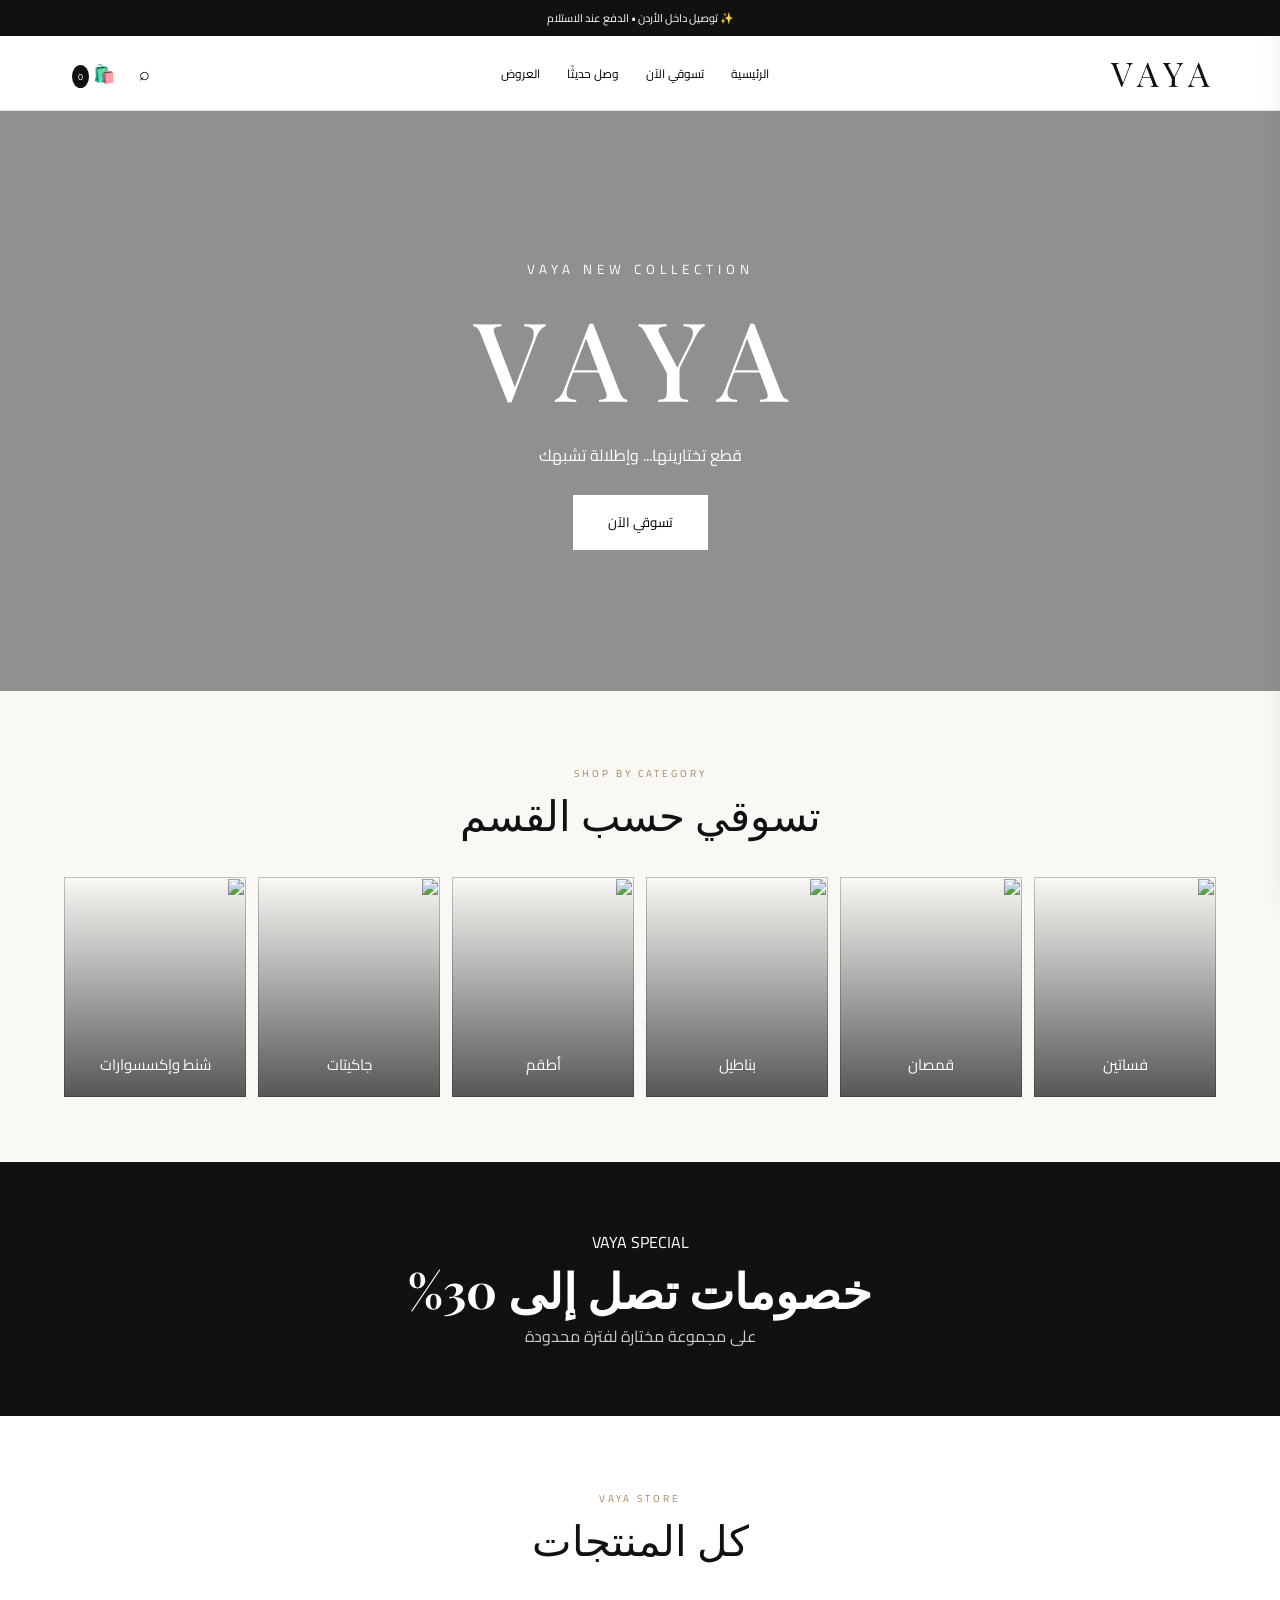
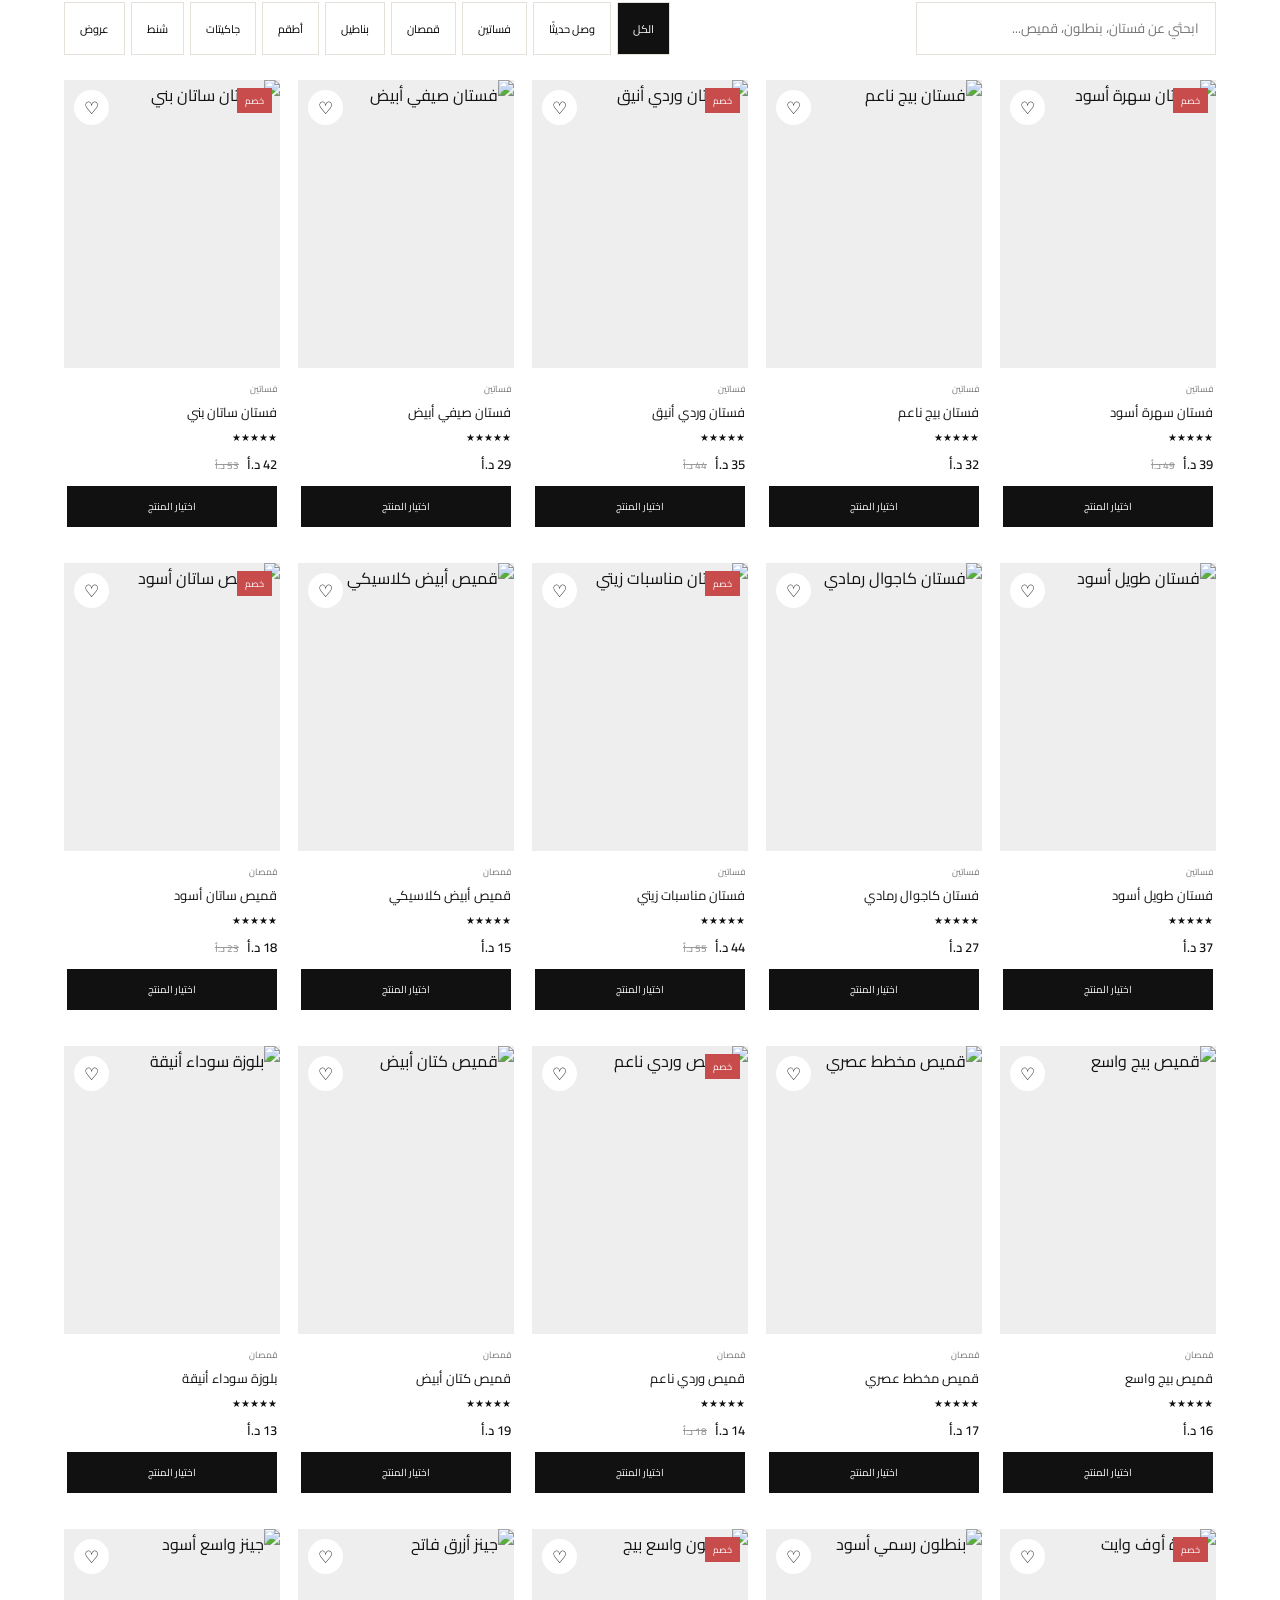
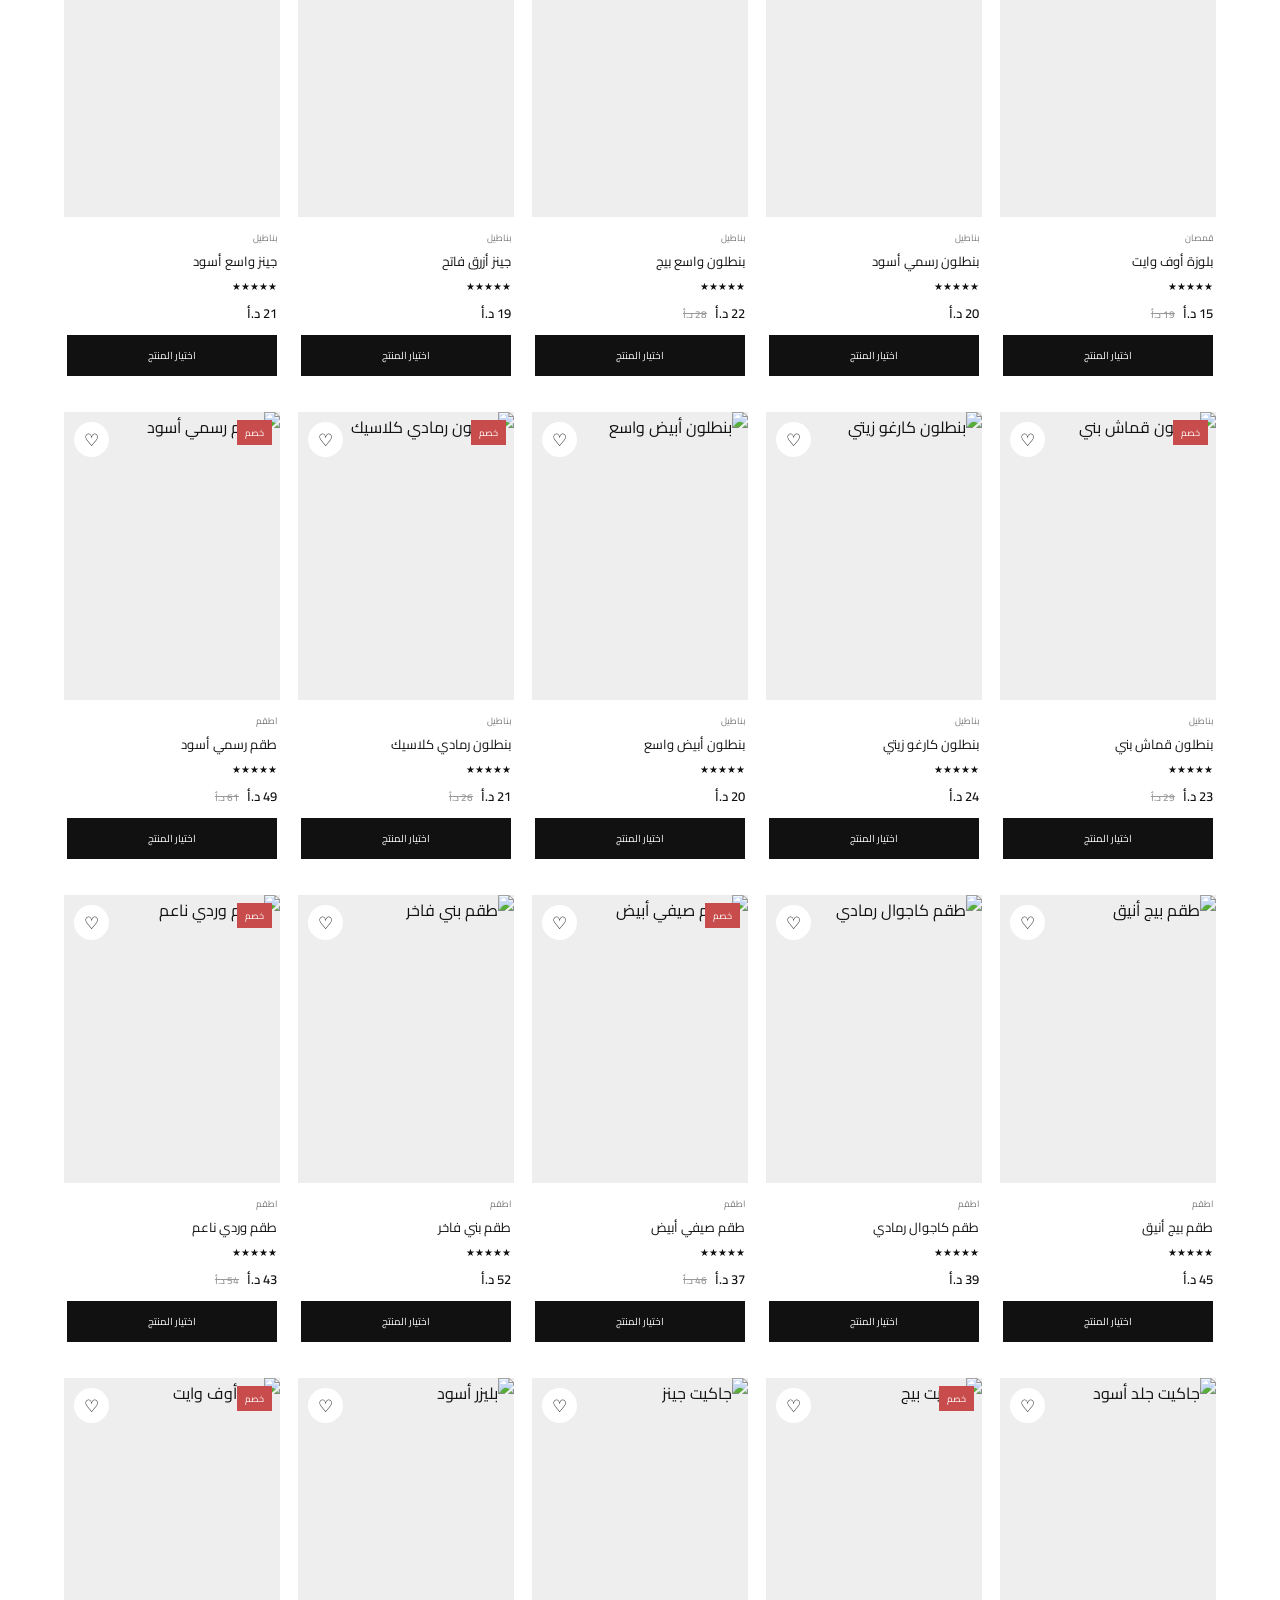
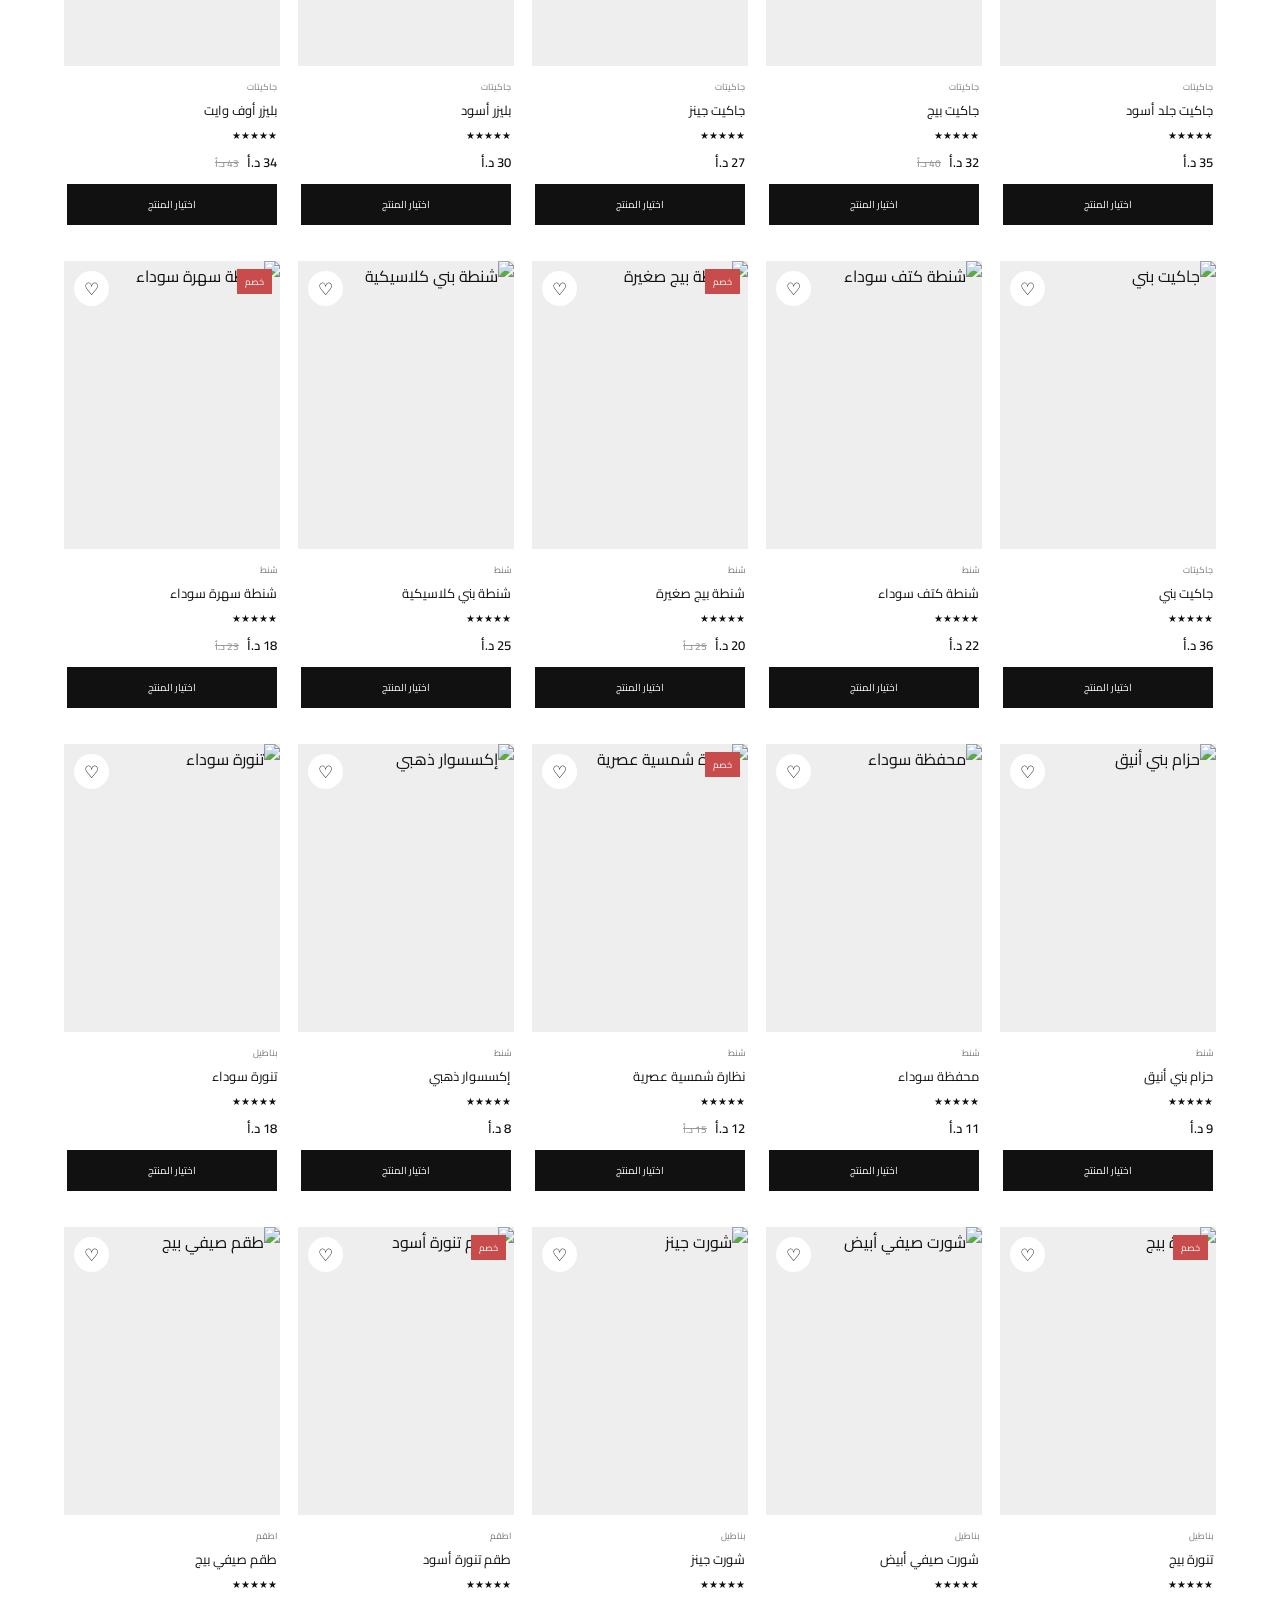
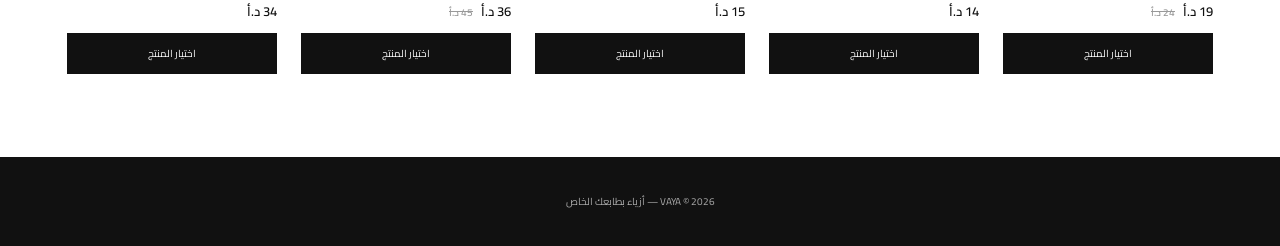
==== commit c3d9827c: "Update index.html" ====
--- a/index.html
+++ b/index.html
@@ -3,361 +3,673 @@
 <head>
 <meta charset="UTF-8">
 <meta name="viewport" content="width=device-width, initial-scale=1.0">
-
 <title>VAYA | فايا</title>
 
 <style>
-@import url('https://fonts.googleapis.com/css2?family=Cormorant+Garamond:wght@400;500;600&family=Montserrat:wght@300;400;500&display=swap');
-
-* {
-    margin: 0;
-    padding: 0;
-    box-sizing: border-box;
-}
-
-html {
-    scroll-behavior: smooth;
-}
-
-body {
-    font-family: 'Montserrat', sans-serif;
-    background: #f7f4ee;
-    color: #111;
+@import url('https://fonts.googleapis.com/css2?family=Cairo:wght@300;400;500;600;700&family=Playfair+Display:wght@500;600&display=swap');
+
+*{
+    box-sizing:border-box;
+    margin:0;
+    padding:0;
+}
+
+:root{
+    --black:#111;
+    --white:#fff;
+    --cream:#faf8f5;
+    --beige:#eee7df;
+    --gray:#777;
+    --border:#e5e0da;
+    --red:#c94c4c;
+    --gold:#a7865b;
+}
+
+body{
+    font-family:Cairo,sans-serif;
+    background:var(--cream);
+    color:var(--black);
+}
+
+button,input,select{
+    font-family:inherit;
+}
+
+button{
+    cursor:pointer;
 }
 
 /* HEADER */
 
-header {
-    height: 80px;
-    padding: 0 6%;
-    display: flex;
-    align-items: center;
-    justify-content: space-between;
-    background: #f7f4ee;
-    border-bottom: 1px solid #ddd8cf;
-    position: sticky;
-    top: 0;
-    z-index: 100;
-}
-
-.logo {
-    font-family: 'Cormorant Garamond', serif;
-    font-size: 40px;
-    letter-spacing: 8px;
-    text-decoration: none;
-    color: #111;
-}
-
-nav {
-    display: flex;
-    gap: 28px;
-}
-
-nav a {
-    text-decoration: none;
-    color: #111;
-    font-size: 10px;
-    letter-spacing: 2px;
-}
-
-.cart-button {
-    border: none;
-    background: none;
-    cursor: pointer;
-    font-size: 10px;
-    letter-spacing: 2px;
+.top{
+    background:#111;
+    color:#fff;
+    text-align:center;
+    font-size:11px;
+    padding:8px;
+}
+
+header{
+    height:75px;
+    background:#fff;
+    border-bottom:1px solid var(--border);
+    display:flex;
+    align-items:center;
+    justify-content:space-between;
+    padding:0 5%;
+    position:sticky;
+    top:0;
+    z-index:1000;
+}
+
+.logo{
+    font-family:"Playfair Display",serif;
+    font-size:34px;
+    letter-spacing:7px;
+    text-decoration:none;
+    color:#111;
+    direction:ltr;
+}
+
+nav{
+    display:flex;
+    gap:27px;
+}
+
+nav button{
+    border:0;
+    background:none;
+    font-size:12px;
+}
+
+nav button:hover{
+    color:var(--gold);
+}
+
+.header-actions{
+    display:flex;
+    gap:8px;
+}
+
+.icon-btn{
+    background:white;
+    border:0;
+    padding:8px;
+    font-size:18px;
+}
+
+.badge{
+    background:#111;
+    color:#fff;
+    border-radius:50%;
+    font-size:9px;
+    padding:3px 6px;
 }
 
 /* HERO */
 
-.hero {
-    height: 82vh;
-    display: flex;
-    align-items: center;
-    justify-content: center;
-    text-align: center;
-    color: white;
-
+.hero{
+    min-height:580px;
     background:
-    linear-gradient(rgba(0,0,0,.35), rgba(0,0,0,.35)),
-    url("17715199f9cd9f8783823fa4fe479784.jpg");
-
-    background-size: cover;
-    background-position: center;
-}
-
-.hero small {
-    letter-spacing: 5px;
-    font-size: 11px;
-}
-
-.hero h1 {
-    font-family: 'Cormorant Garamond', serif;
-    font-size: clamp(80px, 14vw, 160px);
-    letter-spacing: 18px;
-    font-weight: 500;
-    margin: 15px 0;
-}
-
-.hero p {
-    font-size: 11px;
-    letter-spacing: 4px;
-    margin-bottom: 35px;
-}
-
-.button {
-    display: inline-block;
-    padding: 16px 40px;
-    background: #f7f4ee;
-    color: #111;
-    text-decoration: none;
-    font-size: 10px;
-    letter-spacing: 3px;
+    linear-gradient(rgba(0,0,0,.42),rgba(0,0,0,.42)),
+    url("https://picsum.photos/seed/vaya-fashion/1600/900");
+    background-size:cover;
+    background-position:center;
+    display:flex;
+    align-items:center;
+    justify-content:center;
+    color:#fff;
+    text-align:center;
+}
+
+.hero small{
+    letter-spacing:5px;
+}
+
+.hero h1{
+    font-family:"Playfair Display",serif;
+    font-size:110px;
+    letter-spacing:18px;
+    font-weight:500;
+    direction:ltr;
+}
+
+.hero p{
+    margin:10px 0 25px;
+}
+
+.hero button{
+    background:#fff;
+    border:0;
+    padding:15px 35px;
 }
 
 /* SECTIONS */
 
-section {
-    padding: 90px 6%;
-}
-
-.title {
-    text-align: center;
-    font-family: 'Cormorant Garamond', serif;
-    font-size: 52px;
-    font-weight: 500;
-    margin-bottom: 50px;
-}
-
-/* COLLECTIONS */
-
-.collections {
-    display: grid;
-    grid-template-columns: repeat(3, 1fr);
-    gap: 20px;
-}
-
-.collection {
-    height: 420px;
-    display: flex;
-    align-items: flex-end;
-    padding: 30px;
-    color: white;
-    text-decoration: none;
-    background-size: cover;
-    background-position: center;
-}
-
-.collection:nth-child(1) {
-    background-image: url("17715199f9cd9f8783823fa4fe479784.jpg");
-}
-
-.collection:nth-child(2) {
-    background-image: url("a860a99bb1a05fa081cc163905c12a64.jpg");
-}
-
-.collection:nth-child(3) {
-    background-image: url("809683343a7f114a540f45a26879faf3.jpg");
-}
-
-.collection h3 {
-    font-family: 'Cormorant Garamond', serif;
-    font-size: 38px;
-    font-weight: 500;
+section{
+    padding:65px 5%;
+}
+
+.section-head{
+    text-align:center;
+    margin-bottom:35px;
+}
+
+.section-head span{
+    color:var(--gold);
+    font-size:10px;
+    letter-spacing:3px;
+}
+
+.section-head h2{
+    font-family:"Playfair Display",serif;
+    font-size:42px;
+    font-weight:500;
+}
+
+/* CATEGORIES */
+
+.categories{
+    display:grid;
+    grid-template-columns:repeat(6,1fr);
+    gap:12px;
+}
+
+.cat{
+    height:220px;
+    position:relative;
+    overflow:hidden;
+    cursor:pointer;
+}
+
+.cat img{
+    width:100%;
+    height:100%;
+    object-fit:cover;
+    transition:.4s;
+}
+
+.cat:hover img{
+    transform:scale(1.07);
+}
+
+.cat div{
+    position:absolute;
+    inset:0;
+    display:flex;
+    align-items:end;
+    justify-content:center;
+    padding:18px;
+    color:#fff;
+    font-size:15px;
+    background:linear-gradient(transparent,rgba(0,0,0,.65));
+}
+
+/* DEAL */
+
+.deal{
+    background:#111;
+    color:white;
+    text-align:center;
+}
+
+.deal h2{
+    font-family:"Playfair Display",serif;
+    font-size:48px;
+}
+
+.deal p{
+    color:#ccc;
 }
 
 /* PRODUCTS */
 
-.products {
-    display: grid;
-    grid-template-columns: repeat(3, 1fr);
-    gap: 22px;
-}
-
-.product {
-    background: white;
-}
-
-.product-image {
-    width: 100%;
-    aspect-ratio: 3 / 4;
-    overflow: hidden;
-}
-
-.product-image img {
-    width: 100%;
-    height: 100%;
-    object-fit: cover;
-}
-
-.product-info {
-    padding: 20px;
-    text-align: right;
-}
-
-.product-info h3 {
-    font-size: 14px;
-    font-weight: 400;
-}
-
-.price {
-    display: block;
-    margin: 8px 0 15px;
-    font-size: 13px;
-}
-
-.size {
-    width: 100%;
-    padding: 12px;
-    background: white;
-    border: 1px solid #ddd;
-    margin-bottom: 10px;
-}
-
-.add-btn {
-    width: 100%;
-    padding: 14px;
-    background: #111;
-    color: white;
-    border: none;
-    cursor: pointer;
-    letter-spacing: 2px;
-    font-size: 10px;
-}
-
-/* ABOUT */
-
-.about {
-    background: #111;
-    color: #f7f4ee;
-    text-align: center;
-}
-
-.about h2 {
-    font-family: 'Cormorant Garamond', serif;
-    font-size: 60px;
-    font-weight: 400;
-}
-
-.about p {
-    max-width: 650px;
-    margin: 25px auto;
-    line-height: 2;
-    font-size: 13px;
-    color: #ccc;
+.shop{
+    background:#fff;
+}
+
+.tools{
+    display:flex;
+    justify-content:space-between;
+    gap:15px;
+    flex-wrap:wrap;
+    margin-bottom:25px;
+}
+
+.search{
+    width:300px;
+    max-width:100%;
+    padding:13px 16px;
+    border:1px solid var(--border);
+    outline:none;
+}
+
+.filters{
+    display:flex;
+    gap:6px;
+    flex-wrap:wrap;
+}
+
+.filter{
+    background:#fff;
+    border:1px solid var(--border);
+    padding:10px 15px;
+    font-size:11px;
+}
+
+.filter.active,
+.filter:hover{
+    background:#111;
+    color:#fff;
+}
+
+.products{
+    display:grid;
+    grid-template-columns:repeat(5,1fr);
+    gap:18px;
+}
+
+.card{
+    background:#fff;
+    position:relative;
+}
+
+.card-img{
+    aspect-ratio:3/4;
+    overflow:hidden;
+    background:#eee;
+    cursor:pointer;
+    position:relative;
+}
+
+.card-img img{
+    width:100%;
+    height:100%;
+    object-fit:cover;
+    transition:.5s;
+}
+
+.card:hover .card-img img{
+    transform:scale(1.04);
+}
+
+.heart{
+    position:absolute;
+    top:10px;
+    left:10px;
+    background:#fff;
+    border:0;
+    border-radius:50%;
+    width:35px;
+    height:35px;
+    z-index:2;
+    font-size:17px;
+}
+
+.heart.active{
+    color:var(--red);
+}
+
+.sale{
+    position:absolute;
+    right:8px;
+    top:8px;
+    background:var(--red);
+    color:#fff;
+    padding:4px 8px;
+    font-size:9px;
+}
+
+.info{
+    padding:12px 3px 18px;
+}
+
+.cat-name{
+    color:var(--gray);
+    font-size:9px;
+}
+
+.name{
+    font-size:13px;
+    margin-top:3px;
+}
+
+.rating{
+    font-size:10px;
+    margin-top:4px;
+}
+
+.price{
+    margin-top:5px;
+    font-size:13px;
+    font-weight:600;
+}
+
+.old{
+    text-decoration:line-through;
+    color:#999;
+    font-size:10px;
+    margin-right:5px;
+}
+
+.add{
+    width:100%;
+    background:#111;
+    color:#fff;
+    border:0;
+    padding:11px;
+    margin-top:10px;
+    font-size:10px;
+}
+
+/* PRODUCT MODAL */
+
+.modal{
+    position:fixed;
+    inset:0;
+    background:rgba(0,0,0,.65);
+    z-index:3000;
+    display:none;
+    align-items:center;
+    justify-content:center;
+    padding:15px;
+}
+
+.modal.show{
+    display:flex;
+}
+
+.modal-box{
+    background:#fff;
+    width:950px;
+    max-width:100%;
+    max-height:94vh;
+    overflow:auto;
+    position:relative;
+}
+
+.close{
+    position:absolute;
+    top:12px;
+    left:12px;
+    width:35px;
+    height:35px;
+    border:0;
+    border-radius:50%;
+    background:#fff;
+    z-index:10;
+    font-size:20px;
+}
+
+.product-detail{
+    display:grid;
+    grid-template-columns:1fr 1fr;
+}
+
+.detail-image{
+    min-height:650px;
+}
+
+.detail-image img{
+    width:100%;
+    height:100%;
+    object-fit:cover;
+}
+
+.detail-info{
+    padding:50px 35px;
+}
+
+.detail-info h2{
+    font-family:"Playfair Display",serif;
+    font-size:40px;
+}
+
+.detail-price{
+    font-size:20px;
+    margin:10px 0;
+}
+
+.description{
+    color:#777;
+    font-size:12px;
+    line-height:2;
+    margin:15px 0 25px;
+}
+
+.option-title{
+    font-size:11px;
+    margin:15px 0 7px;
+}
+
+.sizes{
+    display:flex;
+    gap:6px;
+}
+
+.size{
+    border:1px solid #ccc;
+    background:#fff;
+    padding:10px 15px;
+}
+
+.size.selected{
+    background:#111;
+    color:#fff;
+}
+
+.colors{
+    display:flex;
+    gap:7px;
+}
+
+.color{
+    border:1px solid #ccc;
+    padding:8px 14px;
+    background:#fff;
+}
+
+.quantity{
+    width:100%;
+    padding:12px;
+    border:1px solid #ddd;
+}
+
+.add-detail{
+    width:100%;
+    margin-top:20px;
+    padding:15px;
+    border:0;
+    background:#111;
+    color:#fff;
 }
 
 /* CART */
 
-.overlay {
-    position: fixed;
-    inset: 0;
-    background: rgba(0,0,0,.45);
-    display: none;
-    z-index: 200;
-}
-
-.overlay.active {
-    display: block;
-}
-
-.cart {
-    position: fixed;
-    top: 0;
-    right: -430px;
-    width: 420px;
-    max-width: 100%;
-    height: 100vh;
-    background: #f7f4ee;
-    z-index: 300;
-    transition: .4s;
-    padding: 30px;
-}
-
-.cart.active {
-    right: 0;
-}
-
-.cart-header {
-    display: flex;
-    justify-content: space-between;
-    align-items: center;
-    border-bottom: 1px solid #ddd;
-    padding-bottom: 20px;
-}
-
-.cart-header h2 {
-    font-family: 'Cormorant Garamond', serif;
-    font-size: 32px;
-}
-
-.close {
-    border: none;
-    background: none;
-    font-size: 25px;
-    cursor: pointer;
-}
-
-.cart-items {
-    padding: 20px 0;
-}
-
-.cart-item {
-    display: flex;
-    justify-content: space-between;
-    border-bottom: 1px solid #ddd;
-    padding: 15px 0;
-}
-
-.remove {
-    border: none;
-    background: none;
-    color: #777;
-    cursor: pointer;
-    font-size: 10px;
-}
-
-.total {
-    position: absolute;
-    bottom: 30px;
-    left: 30px;
-    right: 30px;
-    border-top: 1px solid #ddd;
-    padding-top: 20px;
-    display: flex;
-    justify-content: space-between;
+.cart{
+    position:fixed;
+    top:0;
+    right:-450px;
+    width:430px;
+    max-width:100%;
+    height:100vh;
+    background:#fff;
+    z-index:4000;
+    transition:.3s;
+    padding:25px;
+    box-shadow:-10px 0 30px #0002;
+}
+
+.cart.show{
+    right:0;
+}
+
+.cart-head{
+    display:flex;
+    justify-content:space-between;
+    align-items:center;
+    border-bottom:1px solid #ddd;
+    padding-bottom:15px;
+}
+
+.cart-head h2{
+    font-family:"Playfair Display",serif;
+}
+
+.cart-items{
+    height:67vh;
+    overflow:auto;
+}
+
+.cart-item{
+    display:grid;
+    grid-template-columns:70px 1fr 30px;
+    gap:10px;
+    padding:14px 0;
+    border-bottom:1px solid #eee;
+}
+
+.cart-item img{
+    width:70px;
+    height:85px;
+    object-fit:cover;
+}
+
+.cart-item h4{
+    font-size:11px;
+}
+
+.cart-item small{
+    color:#777;
+    font-size:9px;
+}
+
+.remove{
+    border:0;
+    background:none;
+}
+
+.cart-total{
+    display:flex;
+    justify-content:space-between;
+    padding:15px 0;
+}
+
+.checkout{
+    width:100%;
+    padding:15px;
+    border:0;
+    background:#111;
+    color:#fff;
+}
+
+/* CHECKOUT */
+
+.checkout-page{
+    padding:35px;
+}
+
+.checkout-page h2{
+    font-family:"Playfair Display",serif;
+    font-size:38px;
+    margin-bottom:20px;
+}
+
+.form{
+    display:grid;
+    gap:13px;
+}
+
+.form label{
+    font-size:11px;
+}
+
+.form input,
+.form textarea,
+.form select{
+    width:100%;
+    padding:13px;
+    border:1px solid #ddd;
+    outline:none;
+}
+
+.form textarea{
+    min-height:90px;
+}
+
+.send{
+    background:#111;
+    color:#fff;
+    border:0;
+    padding:16px;
+    margin-top:10px;
 }
 
 /* FOOTER */
 
-footer {
-    background: #111;
-    color: #999;
-    text-align: center;
-    padding: 30px;
-    font-size: 10px;
+footer{
+    background:#111;
+    color:#aaa;
+    text-align:center;
+    padding:35px;
+    font-size:10px;
 }
 
 /* MOBILE */
 
-@media(max-width:800px) {
-
-    nav {
-        gap: 10px;
+@media(max-width:1000px){
+    .products{
+        grid-template-columns:repeat(3,1fr);
     }
 
-    nav a {
-        font-size: 7px;
+    .categories{
+        grid-template-columns:repeat(3,1fr);
     }
-
-    .collections,
-    .products {
-        grid-template-columns: 1fr;
+}
+
+@media(max-width:700px){
+
+    header{
+        height:auto;
+        padding:12px 4%;
+        flex-wrap:wrap;
     }
 
-    .hero h1 {
-        font-size: 75px;
-        letter-spacing: 8px;
+    nav{
+        width:100%;
+        order:3;
+        justify-content:center;
+        gap:15px;
+    }
+
+    .hero{
+        min-height:500px;
+    }
+
+    .hero h1{
+        font-size:70px;
+        letter-spacing:8px;
+    }
+
+    .products{
+        grid-template-columns:repeat(2,1fr);
+        gap:12px;
+    }
+
+    .categories{
+        grid-template-columns:repeat(2,1fr);
+    }
+
+    .product-detail{
+        grid-template-columns:1fr;
+    }
+
+    .detail-image{
+        min-height:450px;
+    }
+
+    section{
+        padding:50px 4%;
     }
 }
 </style>
@@ -365,34 +677,32 @@
 
 <body>
 
+<div class="top">
+✨ توصيل داخل الأردن • الدفع عند الاستلام
+</div>
+
 <header>
 
-<a href="index.html" class="logo">
-VAYA
-</a>
+<a class="logo" href="#" onclick="home()">VAYA</a>
 
 <nav>
-
-<a href="index.html">الرئيسية</a>
-
-<a href="collections.html">
-الكولكشنات
-</a>
-
-<a href="#shop">
-المتجر
-</a>
-
-<a href="#about">
-عن فايا
-</a>
-
+<button onclick="home()">الرئيسية</button>
+<button onclick="showCategory('الكل')">تسوقي الآن</button>
+<button onclick="showCategory('جديد')">وصل حديثًا</button>
+<button onclick="showCategory('عروض')">العروض</button>
 </nav>
 
-<button class="cart-button" onclick="openCart()">
-السلة (<span id="count">0</span>)
+<div class="header-actions">
+
+<button class="icon-btn" onclick="openSearch()">⌕</button>
+
+<button class="icon-btn" onclick="openCart()">
+🛍️
+<span class="badge" id="cartCount">0</span>
 </button>
 
+</div>
+
 </header>
 
 
@@ -402,284 +712,207 @@
 
 <div>
 
-<small>VAYA COLLECTION 01</small>
+<small>VAYA NEW COLLECTION</small>
 
 <h1>VAYA</h1>
 
-<p>
-أناقة • بساطة • حضور
-</p>
-
-<a href="#shop" class="button">
+<p>قطع تختارينها... وإطلالة تشبهك</p>
+
+<button onclick="shopNow()">
 تسوقي الآن
-</a>
+</button>
 
 </div>
 
 </section>
 
 
-<!-- COLLECTIONS -->
+<!-- CATEGORIES -->
 
 <section>
 
-<h2 class="title">
-الكولكشنات
-</h2>
-
-<div class="collections">
-
-<a href="collections.html" class="collection">
-<h3>الجديد</h3>
-</a>
-
-<a href="collections.html" class="collection">
-<h3>الأساسيات</h3>
-</a>
-
-<a href="collections.html" class="collection">
-<h3>اختيارات فايا</h3>
-</a>
+<div class="section-head">
+<span>SHOP BY CATEGORY</span>
+<h2>تسوقي حسب القسم</h2>
+</div>
+
+<div class="categories">
+
+<div class="cat" onclick="showCategory('فساتين')">
+<img src="https://picsum.photos/seed/vaya-dresses/600/800">
+<div>فساتين</div>
+</div>
+
+<div class="cat" onclick="showCategory('قمصان')">
+<img src="https://picsum.photos/seed/vaya-shirts/600/800">
+<div>قمصان</div>
+</div>
+
+<div class="cat" onclick="showCategory('بناطيل')">
+<img src="https://picsum.photos/seed/vaya-pants/600/800">
+<div>بناطيل</div>
+</div>
+
+<div class="cat" onclick="showCategory('اطقم')">
+<img src="https://picsum.photos/seed/vaya-sets/600/800">
+<div>أطقم</div>
+</div>
+
+<div class="cat" onclick="showCategory('جاكيتات')">
+<img src="https://picsum.photos/seed/vaya-jackets/600/800">
+<div>جاكيتات</div>
+</div>
+
+<div class="cat" onclick="showCategory('شنط')">
+<img src="https://picsum.photos/seed/vaya-bags/600/800">
+<div>شنط وإكسسوارات</div>
+</div>
 
 </div>
 
 </section>
 
 
-<!-- PRODUCTS -->
-
-<section id="shop">
-
-<h2 class="title">
-منتجات فايا
-</h2>
-
-<div class="products">
-
-
-<!-- البنطلون -->
-
-<div class="product">
-
-<div class="product-image">
-
-<img
-src="17715199f9cd9f8783823fa4fe479784.jpg"
-alt="بنطلون الطقم الرسمي">
-
-</div>
-
-<div class="product-info">
-
-<h3>
-بنطلون الطقم الرسمي
-</h3>
-
-<span class="price">
-10 د.أ
-</span>
-
-<select class="size">
-
-<option value="">
-اختاري المقاس
-</option>
-
-<option>XS</option>
-<option>S</option>
-<option>M</option>
-<option>L</option>
-<option>XL</option>
-
-</select>
-
-<button
-class="add-btn"
-onclick="addToCart('بنطلون الطقم الرسمي',10,this)">
-
+<!-- DEAL -->
+
+<section class="deal">
+
+<span>VAYA SPECIAL</span>
+
+<h2>خصومات تصل إلى 30%</h2>
+
+<p>على مجموعة مختارة لفترة محدودة</p>
+
+</section>
+
+
+<!-- SHOP -->
+
+<section class="shop" id="shop">
+
+<div class="section-head">
+<span>VAYA STORE</span>
+<h2>كل المنتجات</h2>
+</div>
+
+<div class="tools">
+
+<input
+id="search"
+class="search"
+placeholder="ابحثي عن فستان، بنطلون، قميص..."
+oninput="render()">
+
+<div class="filters">
+
+<button class="filter active" onclick="showCategory('الكل',this)">الكل</button>
+<button class="filter" onclick="showCategory('جديد',this)">وصل حديثًا</button>
+<button class="filter" onclick="showCategory('فساتين',this)">فساتين</button>
+<button class="filter" onclick="showCategory('قمصان',this)">قمصان</button>
+<button class="filter" onclick="showCategory('بناطيل',this)">بناطيل</button>
+<button class="filter" onclick="showCategory('اطقم',this)">أطقم</button>
+<button class="filter" onclick="showCategory('جاكيتات',this)">جاكيتات</button>
+<button class="filter" onclick="showCategory('شنط',this)">شنط</button>
+<button class="filter" onclick="showCategory('عروض',this)">عروض</button>
+
+</div>
+
+</div>
+
+<div class="products" id="products"></div>
+
+</section>
+
+
+<footer>
+VAYA © 2026 — أزياء بطابعك الخاص
+</footer>
+
+
+<!-- PRODUCT MODAL -->
+
+<div class="modal" id="productModal">
+
+<div class="modal-box">
+
+<button class="close" onclick="closeProduct()">×</button>
+
+<div class="product-detail">
+
+<div class="detail-image">
+<img id="detailImage">
+</div>
+
+<div class="detail-info">
+
+<h2 id="detailName"></h2>
+
+<div id="detailPrice" class="detail-price"></div>
+
+<div id="detailDescription" class="description"></div>
+
+<div class="option-title">المقاس</div>
+
+<div class="sizes">
+
+<button class="size" onclick="selectSize(this,'XS')">XS</button>
+<button class="size" onclick="selectSize(this,'S')">S</button>
+<button class="size" onclick="selectSize(this,'M')">M</button>
+<button class="size" onclick="selectSize(this,'L')">L</button>
+<button class="size" onclick="selectSize(this,'XL')">XL</button>
+
+</div>
+
+<div class="option-title">اللون</div>
+
+<div class="colors">
+
+<button class="color" onclick="selectColor(this,'أسود')">أسود</button>
+<button class="color" onclick="selectColor(this,'أبيض')">أبيض</button>
+<button class="color" onclick="selectColor(this,'بيج')">بيج</button>
+<button class="color" onclick="selectColor(this,'بني')">بني</button>
+
+</div>
+
+<div class="option-title">الكمية</div>
+
+<input
+id="quantity"
+class="quantity"
+type="number"
+min="1"
+value="1">
+
+<button class="add-detail" onclick="addToCart()">
 أضيفي للسلة
-
 </button>
 
 </div>
 
 </div>
 
-
-<!-- الجاكيت -->
-
-<div class="product">
-
-<div class="product-image">
-
-<img
-src="17715199f9cd9f8783823fa4fe479784.jpg"
-alt="جاكيت الطقم الرسمي">
-
-</div>
-
-<div class="product-info">
-
-<h3>
-جاكيت الطقم الرسمي
-</h3>
-
-<span class="price">
-15 د.أ
-</span>
-
-<select class="size">
-
-<option value="">
-اختاري المقاس
-</option>
-
-<option>XS</option>
-<option>S</option>
-<option>M</option>
-<option>L</option>
-<option>XL</option>
-
-</select>
-
-<button
-class="add-btn"
-onclick="addToCart('جاكيت الطقم الرسمي',15,this)">
-
-أضيفي للسلة
-
-</button>
-
-</div>
-
-</div>
-
-
-<!-- القميص -->
-
-<div class="product">
-
-<div class="product-image">
-
-<img
-src="17715199f9cd9f8783823fa4fe479784.jpg"
-alt="قميص الطقم الرسمي">
-
-</div>
-
-<div class="product-info">
-
-<h3>
-قميص الطقم الرسمي
-</h3>
-
-<span class="price">
-10 د.أ
-</span>
-
-<select class="size">
-
-<option value="">
-اختاري المقاس
-</option>
-
-<option>XS</option>
-<option>S</option>
-<option>M</option>
-<option>L</option>
-<option>XL</option>
-
-</select>
-
-<button
-class="add-btn"
-onclick="addToCart('قميص الطقم الرسمي',10,this)">
-
-أضيفي للسلة
-
-</button>
-
-</div>
-
-</div>
-
-
-</div>
-
-</section>
-
-
-<!-- ABOUT -->
-
-<section class="about" id="about">
-
-<h2>
-عن VAYA
-</h2>
-
-<p>
-
-VAYA هي مساحة تجمع بين الأناقة
-والبساطة والحضور.
-
-<br>
-
-قطع مختارة بعناية لتكون جزءًا
-من أسلوبك الخاص.
-
-</p>
-
-</section>
-
-
-<footer>
-
-© 2026 VAYA — جميع الحقوق محفوظة
-
-</footer>
+</div>
+
+</div>
 
 
 <!-- CART -->
 
-<div
-class="overlay"
-id="overlay"
-onclick="closeCart()">
-</div>
-
-<div
-class="cart"
-id="cart">
-
-<div class="cart-header">
-
-<h2>
-سلة المشتريات
-</h2>
-
-<button
-class="close"
-onclick="closeCart()">
-×
-</button>
-
-</div>
-
-<div
-class="cart-items"
-id="items">
-
-<p>
-السلة فارغة
-</p>
-
-</div>
-
-<div class="total">
-
-<strong>
-المجموع
-</strong>
+<div class="cart" id="cart">
+
+<div class="cart-head">
+
+<h2>سلة VAYA</h2>
+
+<button class="close" onclick="closeCart()">×</button>
+
+</div>
+
+<div class="cart-items" id="cartItems"></div>
+
+<div class="cart-total">
+
+<strong>المجموع</strong>
 
 <strong>
 <span id="total">0</span> د.أ
@@ -687,83 +920,498 @@
 
 </div>
 
+<button class="checkout" onclick="openCheckout()">
+إتمام الطلب
+</button>
+
+</div>
+
+
+<!-- CHECKOUT -->
+
+<div class="modal" id="checkoutModal">
+
+<div class="modal-box">
+
+<button class="close" onclick="closeCheckout()">×</button>
+
+<div class="checkout-page">
+
+<h2>إرسال الطلب</h2>
+
+<div class="form">
+
+<label>الاسم الكامل *</label>
+<input id="name" placeholder="الاسم">
+
+<label>رقم الهاتف *</label>
+<input id="phone" placeholder="07XXXXXXXX">
+
+<label>المحافظة *</label>
+
+<select id="city">
+
+<option value="">اختاري المحافظة</option>
+<option>إربد</option>
+<option>عمان</option>
+<option>الزرقاء</option>
+<option>المفرق</option>
+<option>جرش</option>
+<option>عجلون</option>
+<option>السلط</option>
+<option>مادبا</option>
+<option>الكرك</option>
+<option>الطفيلة</option>
+<option>معان</option>
+<option>العقبة</option>
+</select>
+
+<label>العنوان بالتفصيل *</label>
+
+<textarea id="address"
+placeholder="المنطقة، الشارع، رقم المبنى..."></textarea>
+
+<label>ملاحظات</label>
+
+<textarea id="notes"
+placeholder="أي ملاحظات إضافية"></textarea>
+
+<button class="send" onclick="sendOrder()">
+إرسال الطلب
+</button>
+
+</div>
+
+</div>
+
+</div>
+
 </div>
 
 
 <script>
 
-let cart = [];
-
-
-function addToCart(name, price, button) {
-
-let product =
-button.closest(".product");
-
-let size =
-product.querySelector(".size").value;
-
-if (!size) {
-
-alert("اختاري المقاس أولاً");
-
-return;
-
-}
+/* =========================
+   PRODUCTS
+========================= */
+
+const products = [
+
+["فستان سهرة أسود","فساتين",39,"vaya1",true],
+["فستان بيج ناعم","فساتين",32,"vaya2",false],
+["فستان وردي أنيق","فساتين",35,"vaya3",true],
+["فستان صيفي أبيض","فساتين",29,"vaya4",false],
+["فستان ساتان بني","فساتين",42,"vaya5",true],
+["فستان طويل أسود","فساتين",37,"vaya6",false],
+["فستان كاجوال رمادي","فساتين",27,"vaya7",false],
+["فستان مناسبات زيتي","فساتين",44,"vaya8",true],
+
+["قميص أبيض كلاسيكي","قمصان",15,"vaya9",false],
+["قميص ساتان أسود","قمصان",18,"vaya10",true],
+["قميص بيج واسع","قمصان",16,"vaya11",false],
+["قميص مخطط عصري","قمصان",17,"vaya12",false],
+["قميص وردي ناعم","قمصان",14,"vaya13",true],
+["قميص كتان أبيض","قمصان",19,"vaya14",false],
+["بلوزة سوداء أنيقة","قمصان",13,"vaya15",false],
+["بلوزة أوف وايت","قمصان",15,"vaya16",true],
+
+["بنطلون رسمي أسود","بناطيل",20,"vaya17",false],
+["بنطلون واسع بيج","بناطيل",22,"vaya18",true],
+["جينز أزرق فاتح","بناطيل",19,"vaya19",false],
+["جينز واسع أسود","بناطيل",21,"vaya20",false],
+["بنطلون قماش بني","بناطيل",23,"vaya21",true],
+["بنطلون كارغو زيتي","بناطيل",24,"vaya22",false],
+["بنطلون أبيض واسع","بناطيل",20,"vaya23",false],
+["بنطلون رمادي كلاسيك","بناطيل",21,"vaya24",true],
+
+["طقم رسمي أسود","اطقم",49,"vaya25",true],
+["طقم بيج أنيق","اطقم",45,"vaya26",false],
+["طقم كاجوال رمادي","اطقم",39,"vaya27",false],
+["طقم صيفي أبيض","اطقم",37,"vaya28",true],
+["طقم بني فاخر","اطقم",52,"vaya29",false],
+["طقم وردي ناعم","اطقم",43,"vaya30",true],
+
+["جاكيت جلد أسود","جاكيتات",35,"vaya31",false],
+["جاكيت بيج","جاكيتات",32,"vaya32",true],
+["جاكيت جينز","جاكيتات",27,"vaya33",false],
+["بليزر أسود","جاكيتات",30,"vaya34",false],
+["بليزر أوف وايت","جاكيتات",34,"vaya35",true],
+["جاكيت بني","جاكيتات",36,"vaya36",false],
+
+["شنطة كتف سوداء","شنط",22,"vaya37",false],
+["شنطة بيج صغيرة","شنط",20,"vaya38",true],
+["شنطة بني كلاسيكية","شنط",25,"vaya39",false],
+["شنطة سهرة سوداء","شنط",18,"vaya40",true],
+["حزام بني أنيق","شنط",9,"vaya41",false],
+["محفظة سوداء","شنط",11,"vaya42",false],
+["نظارة شمسية عصرية","شنط",12,"vaya43",true],
+["إكسسوار ذهبي","شنط",8,"vaya44",false],
+
+["تنورة سوداء","بناطيل",18,"vaya45",false],
+["تنورة بيج","بناطيل",19,"vaya46",true],
+["شورت صيفي أبيض","بناطيل",14,"vaya47",false],
+["شورت جينز","بناطيل",15,"vaya48",false],
+["طقم تنورة أسود","اطقم",36,"vaya49",true],
+["طقم صيفي بيج","اطقم",34,"vaya50",false]
+
+].map((p,i)=>({
+
+id:i+1,
+name:p[0],
+category:p[1],
+price:p[2],
+seed:p[3],
+sale:p[4]
+
+}));
+
+
+let currentCategory="الكل";
+let currentProduct=null;
+let selectedSize="M";
+let selectedColor="أسود";
+
+let cart=JSON.parse(localStorage.getItem("vayaCart")||"[]");
+
+let favorites=JSON.parse(localStorage.getItem("vayaFavorites")||"[]");
+
+
+/* =========================
+   IMAGE
+========================= */
+
+function image(product){
+
+return `https://picsum.photos/seed/${product.seed}/700/900`;
+
+}
+
+
+/* =========================
+   RENDER
+========================= */
+
+function render(){
+
+let search=document
+.getElementById("search")
+.value
+.toLowerCase();
+
+let list=products.filter(p=>{
+
+let categoryMatch=
+currentCategory==="الكل"
+||
+currentCategory==="جديد"
+||
+currentCategory==="عروض"
+||
+p.category===currentCategory;
+
+if(currentCategory==="جديد"){
+categoryMatch=p.id>30;
+}
+
+if(currentCategory==="عروض"){
+categoryMatch=p.sale;
+}
+
+return categoryMatch &&
+p.name.toLowerCase().includes(search);
+
+});
+
+
+let html="";
+
+list.forEach(p=>{
+
+let fav=favorites.includes(p.id);
+
+let oldPrice=p.sale
+?Math.round(p.price*1.25)
+:null;
+
+html+=`
+
+<div class="card">
+
+<div class="card-img"
+onclick="openProduct(${p.id})">
+
+${p.sale?
+`<span class="sale">خصم</span>`:""}
+
+<button
+class="heart ${fav?"active":""}"
+onclick="event.stopPropagation();toggleFavorite(${p.id})">
+
+${fav?"♥":"♡"}
+
+</button>
+
+<img
+src="${image(p)}"
+alt="${p.name}"
+loading="lazy">
+
+</div>
+
+<div class="info">
+
+<div class="cat-name">${p.category}</div>
+
+<div class="name">${p.name}</div>
+
+<div class="rating">★★★★★</div>
+
+<div class="price">
+
+${p.price} د.أ
+
+${oldPrice?
+`<span class="old">${oldPrice} د.أ</span>`:""}
+
+</div>
+
+<button
+class="add"
+onclick="openProduct(${p.id})">
+
+اختيار المنتج
+
+</button>
+
+</div>
+
+</div>
+
+`;
+
+});
+
+document.getElementById("products").innerHTML=html;
+
+}
+
+
+/* =========================
+   CATEGORY
+========================= */
+
+function showCategory(category,btn){
+
+currentCategory=category;
+
+document
+.querySelectorAll(".filter")
+.forEach(x=>x.classList.remove("active"));
+
+if(btn)btn.classList.add("active");
+
+document
+.getElementById("shop")
+.scrollIntoView({behavior:"smooth"});
+
+render();
+
+}
+
+
+function shopNow(){
+
+showCategory("الكل");
+
+}
+
+
+/* =========================
+   PRODUCT
+========================= */
+
+function openProduct(id){
+
+currentProduct=
+products.find(p=>p.id===id);
+
+document
+.getElementById("detailImage")
+.src=image(currentProduct);
+
+document
+.getElementById("detailName")
+.innerText=currentProduct.name;
+
+document
+.getElementById("detailPrice")
+.innerText=currentProduct.price+" د.أ";
+
+document
+.getElementById("detailDescription")
+.innerText=
+"قطعة أنيقة من مجموعة VAYA. تصميم عصري سهل التنسيق ومناسب لإطلالاتك اليومية والمناسبات.";
+
+selectedSize="M";
+selectedColor="أسود";
+
+document
+.querySelectorAll(".size")
+.forEach(x=>x.classList.remove("selected"));
+
+document
+.querySelectorAll(".size")[2]
+.classList.add("selected");
+
+document
+.getElementById("quantity")
+.value=1;
+
+document
+.getElementById("productModal")
+.classList.add("show");
+
+}
+
+
+function closeProduct(){
+
+document
+.getElementById("productModal")
+.classList.remove("show");
+
+}
+
+
+function selectSize(btn,size){
+
+selectedSize=size;
+
+document
+.querySelectorAll(".size")
+.forEach(x=>x.classList.remove("selected"));
+
+btn.classList.add("selected");
+
+}
+
+
+function selectColor(btn,color){
+
+selectedColor=color;
+
+document
+.querySelectorAll(".color")
+.forEach(x=>x.style.background="#fff");
+
+btn.style.background="#eee";
+
+}
+
+
+/* =========================
+   FAVORITES
+========================= */
+
+function toggleFavorite(id){
+
+if(favorites.includes(id)){
+
+favorites=
+favorites.filter(x=>x!==id);
+
+}else{
+
+favorites.push(id);
+
+}
+
+localStorage.setItem(
+"vayaFavorites",
+JSON.stringify(favorites)
+);
+
+render();
+
+}
+
+
+/* =========================
+   CART
+========================= */
+
+function addToCart(){
+
+let quantity=
+Number(document.getElementById("quantity").value);
+
+if(quantity<1)quantity=1;
+
+for(let i=0;i<quantity;i++){
 
 cart.push({
 
-name: name,
-price: price,
-size: size
+cartId:Date.now()+Math.random(),
+
+productId:currentProduct.id,
+
+name:currentProduct.name,
+
+price:currentProduct.price,
+
+size:selectedSize,
+
+color:selectedColor,
+
+image:image(currentProduct)
 
 });
 
+}
+
+saveCart();
+
+closeProduct();
+
+openCart();
+
+}
+
+
+function saveCart(){
+
+localStorage.setItem(
+"vayaCart",
+JSON.stringify(cart)
+);
+
 updateCart();
 
-openCart();
-
-}
-
-
-function updateCart() {
-
-document.getElementById("count").innerText =
-cart.length;
-
-let items =
-document.getElementById("items");
-
-let total = 0;
-
-items.innerHTML = "";
-
-if (cart.length === 0) {
-
-items.innerHTML =
-"<p>السلة فارغة</p>";
-
-}
-
-cart.forEach(function(item,index) {
-
-total += item.price;
-
-let div =
-document.createElement("div");
-
-div.className =
-"cart-item";
-
-div.innerHTML = `
+}
+
+
+function updateCart(){
+
+document
+.getElementById("cartCount")
+.innerText=cart.length;
+
+let html="";
+let total=0;
+
+cart.forEach(item=>{
+
+total+=item.price;
+
+html+=`
+
+<div class="cart-item">
+
+<img src="${item.image}">
 
 <div>
 
-<strong>
-${item.name}
-</strong>
-
-<br>
+<h4>${item.name}</h4>
 
 <small>
 المقاس: ${item.size}
@@ -771,65 +1419,233 @@
 
 <br>
 
+<small>
+اللون: ${item.color}
+</small>
+
+<br>
+
+<small>
+${item.price} د.أ
+</small>
+
+</div>
+
 <button
 class="remove"
-onclick="removeItem(${index})">
-
-حذف
+onclick="removeItem(${item.cartId})">
+
+✕
 
 </button>
 
 </div>
 
-<strong>
-${item.price} د.أ
-</strong>
-
 `;
 
-items.appendChild(div);
-
 });
 
-document.getElementById("total").innerText =
-total;
-
-}
-
-
-function removeItem(index) {
-
-cart.splice(index,1);
+if(!cart.length){
+
+html=`
+<div style="text-align:center;padding:80px 10px;color:#777">
+السلة فارغة 🤍
+</div>
+`;
+
+}
+
+document.getElementById("cartItems").innerHTML=html;
+
+document.getElementById("total").innerText=total;
+
+}
+
+
+function removeItem(id){
+
+cart=cart.filter(x=>x.cartId!==id);
+
+saveCart();
+
+}
+
+
+function openCart(){
+
+document
+.getElementById("cart")
+.classList.add("show");
 
 updateCart();
 
 }
 
 
-function openCart() {
+function closeCart(){
 
 document
 .getElementById("cart")
-.classList.add("active");
-
-document
-.getElementById("overlay")
-.classList.add("active");
-
-}
-
-
-function closeCart() {
-
-document
-.getElementById("cart")
-.classList.remove("active");
-
-document
-.getElementById("overlay")
-.classList.remove("active");
-
-}
+.classList.remove("show");
+
+}
+
+
+/* =========================
+   CHECKOUT
+========================= */
+
+function openCheckout(){
+
+if(!cart.length){
+
+alert("السلة فارغة 🤍");
+
+return;
+
+}
+
+closeCart();
+
+document
+.getElementById("checkoutModal")
+.classList.add("show");
+
+}
+
+
+function closeCheckout(){
+
+document
+.getElementById("checkoutModal")
+.classList.remove("show");
+
+}
+
+
+function sendOrder(){
+
+let name=
+document.getElementById("name").value.trim();
+
+let phone=
+document.getElementById("phone").value.trim();
+
+let city=
+document.getElementById("city").value;
+
+let address=
+document.getElementById("address").value.trim();
+
+let notes=
+document.getElementById("notes").value.trim();
+
+
+if(!name||!phone||!city||!address){
+
+alert("يرجى تعبئة البيانات المطلوبة 🤍");
+
+return;
+
+}
+
+
+let total=
+cart.reduce((sum,item)=>sum+item.price,0);
+
+
+let order={
+
+id:"VAYA-"+Date.now(),
+
+date:new Date().toLocaleString("ar-JO"),
+
+customer:{
+name,
+phone,
+city,
+address,
+notes
+},
+
+items:[...cart],
+
+total
+
+};
+
+
+let orders=
+JSON.parse(localStorage.getItem("vayaOrders")||"[]");
+
+orders.push(order);
+
+localStorage.setItem(
+"vayaOrders",
+JSON.stringify(orders)
+);
+
+
+cart=[];
+
+saveCart();
+
+
+document.getElementById("name").value="";
+document.getElementById("phone").value="";
+document.getElementById("city").value="";
+document.getElementById("address").value="";
+document.getElementById("notes").value="";
+
+
+closeCheckout();
+
+
+alert(
+"تم إرسال طلبك بنجاح 🤍\n\nرقم الطلب: "+order.id
+);
+
+}
+
+
+/* =========================
+   SEARCH
+========================= */
+
+function openSearch(){
+
+document
+.getElementById("search")
+.focus();
+
+document
+.getElementById("shop")
+.scrollIntoView({behavior:"smooth"});
+
+}
+
+
+/* =========================
+   HOME
+========================= */
+
+function home(){
+
+window.scrollTo({
+top:0,
+behavior:"smooth"
+});
+
+}
+
+
+/* =========================
+   START
+========================= */
+
+render();
+
+updateCart();
 
 </script>
 
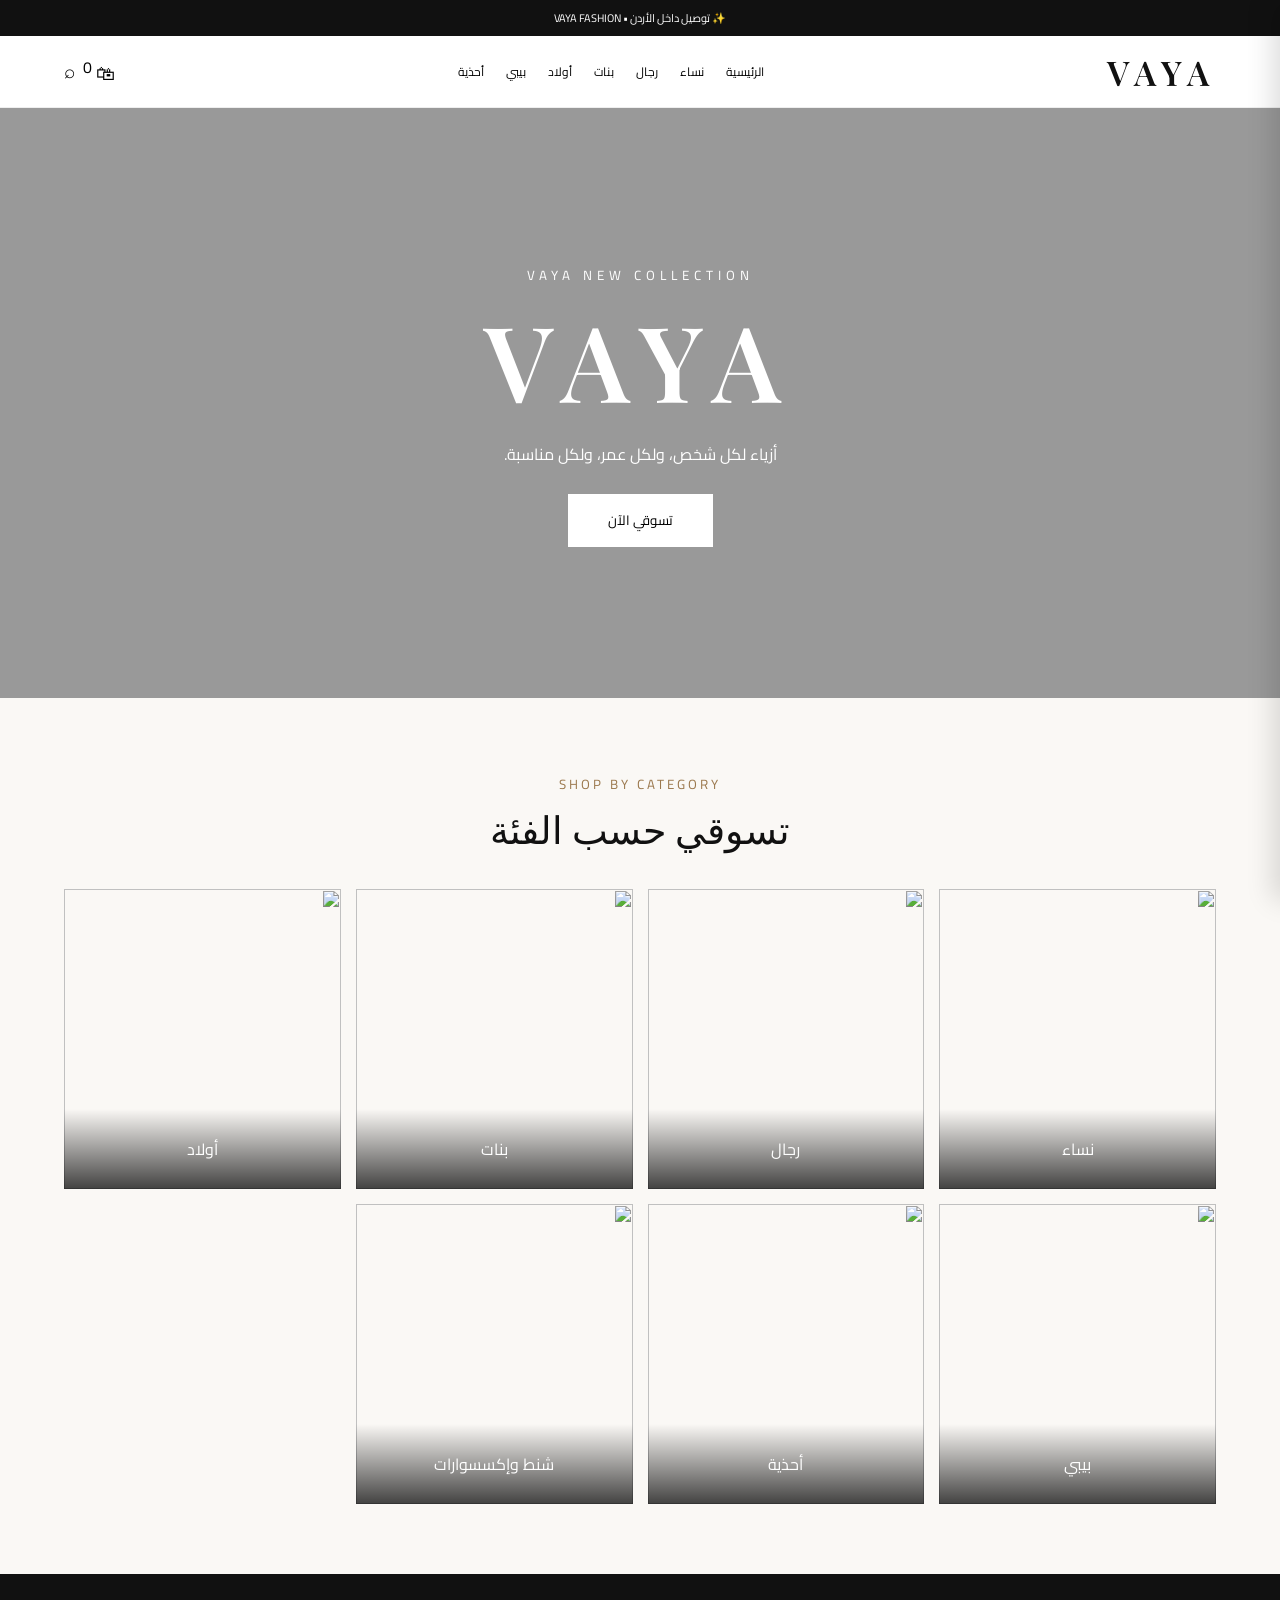
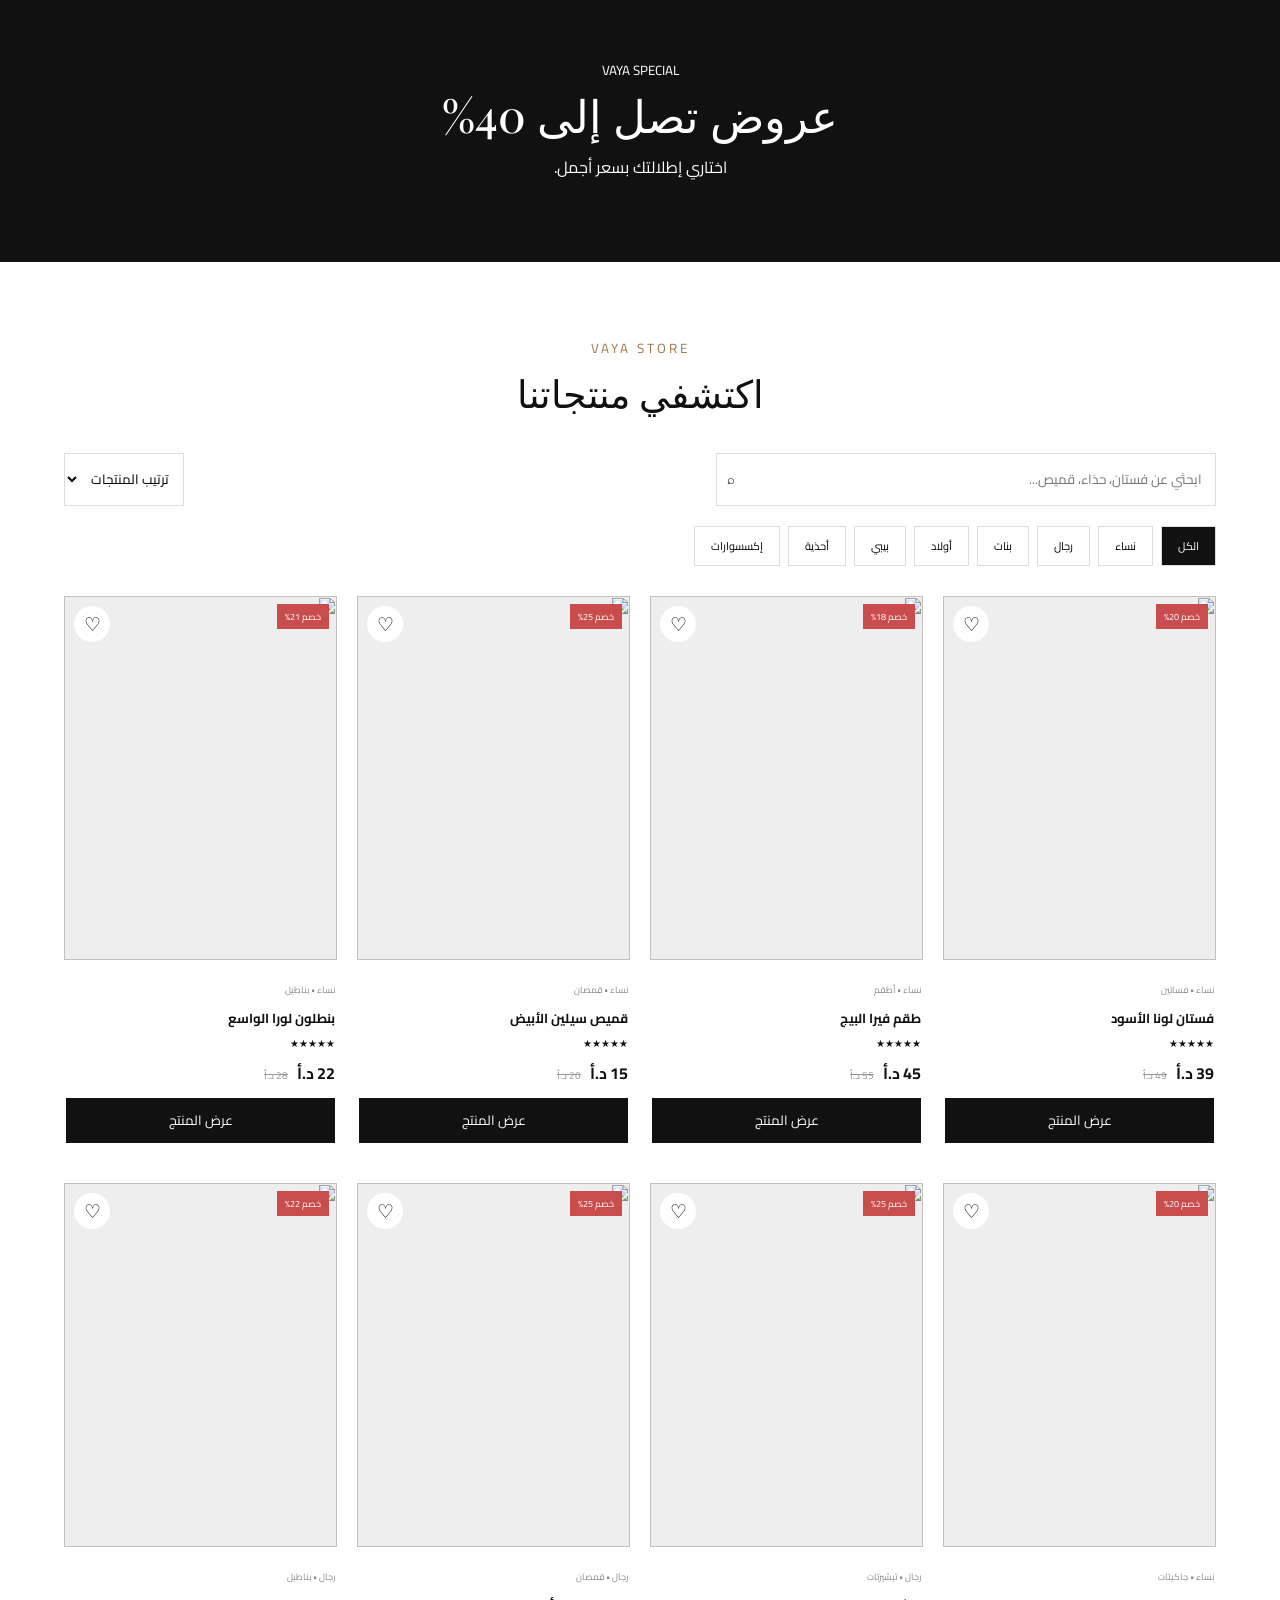
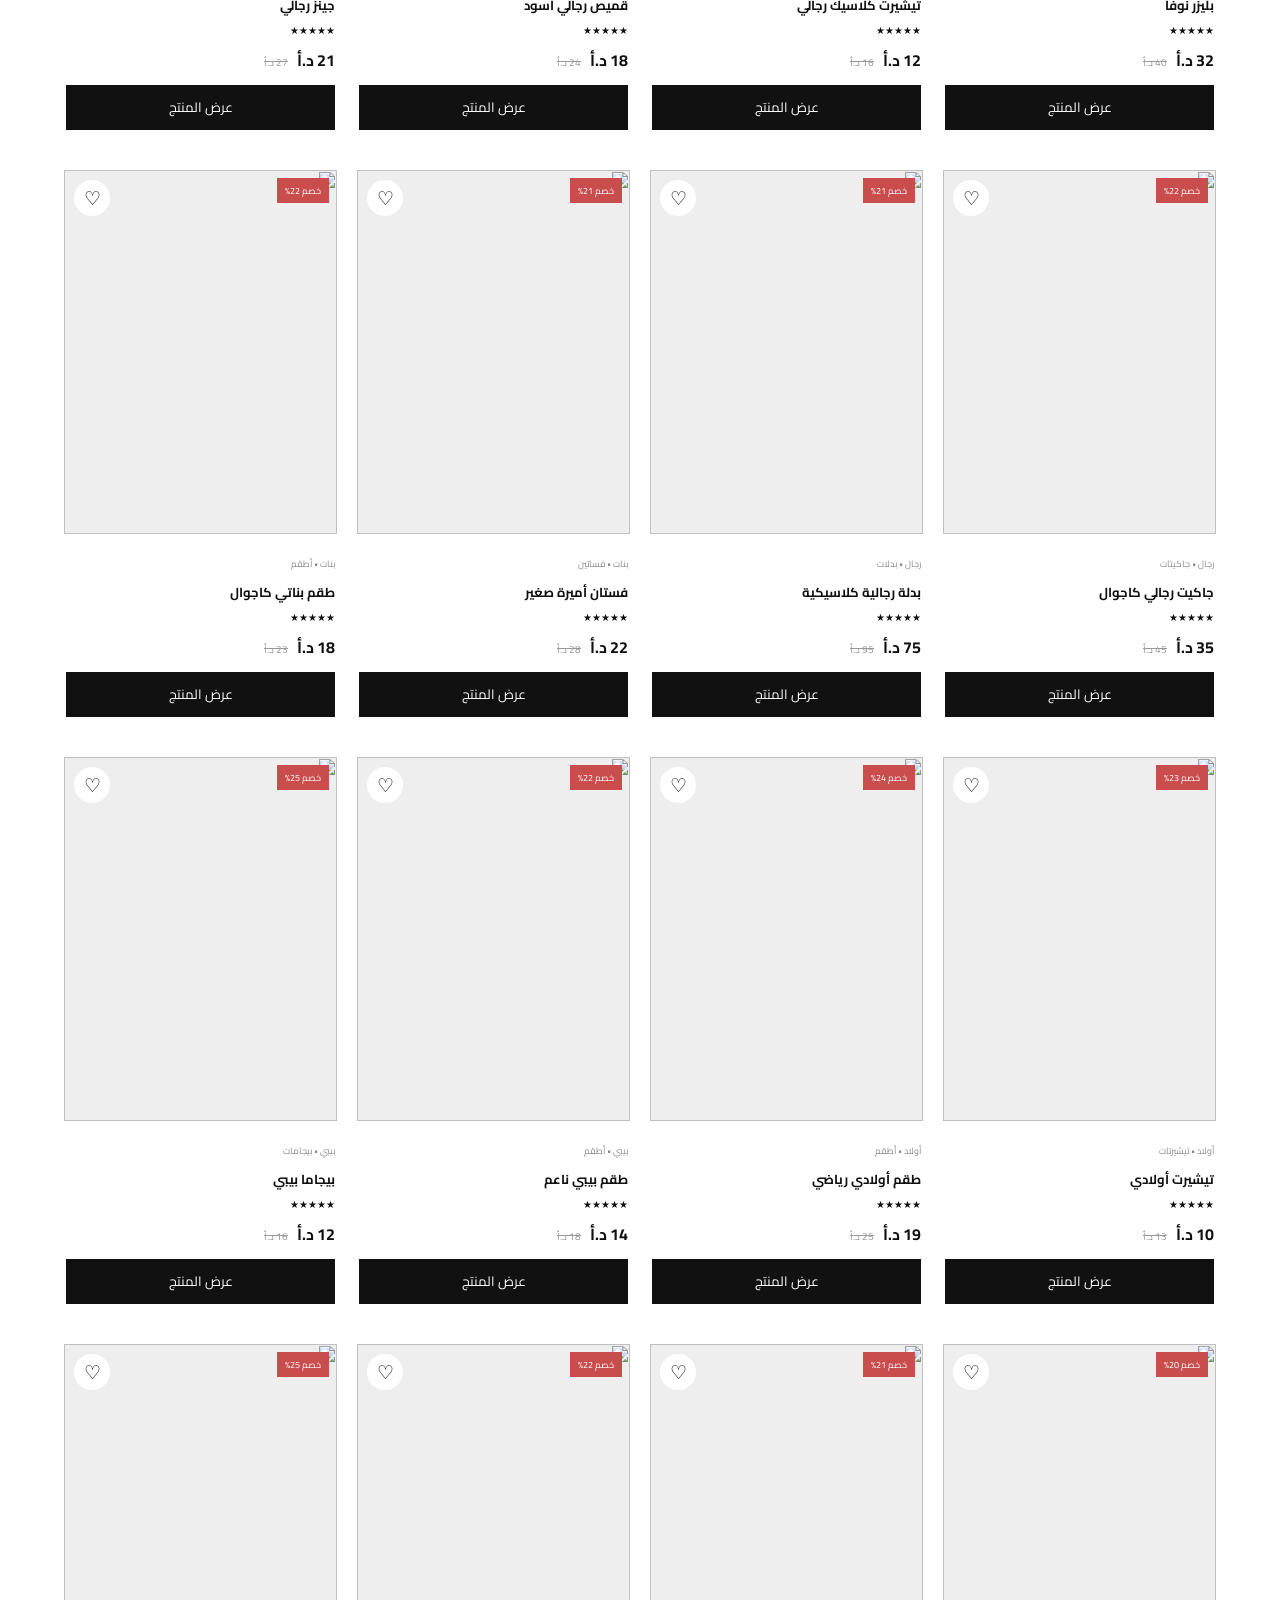
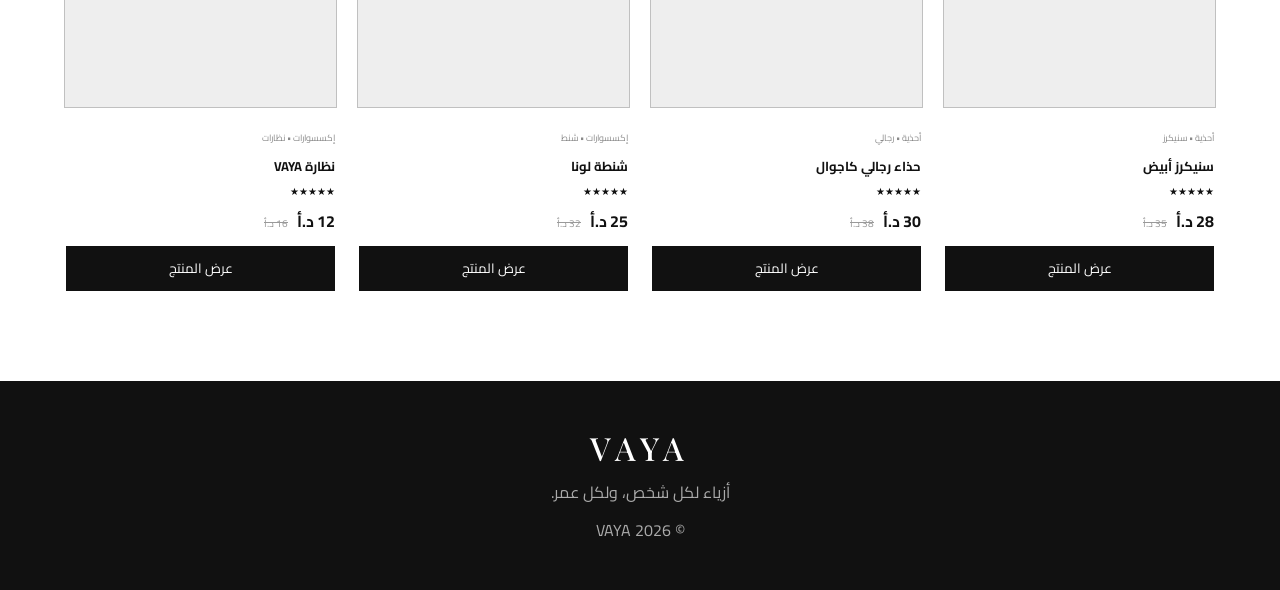
==== commit b2fe3fce: "Update index.html" ====
--- a/index.html
+++ b/index.html
@@ -2,1650 +2,614 @@
 <html lang="ar" dir="rtl">
 <head>
 <meta charset="UTF-8">
-<meta name="viewport" content="width=device-width, initial-scale=1.0">
+<meta name="viewport" content="width=device-width,initial-scale=1">
 <title>VAYA | فايا</title>
 
 <style>
-@import url('https://fonts.googleapis.com/css2?family=Cairo:wght@300;400;500;600;700&family=Playfair+Display:wght@500;600&display=swap');
-
-*{
-    box-sizing:border-box;
-    margin:0;
-    padding:0;
-}
-
-:root{
-    --black:#111;
-    --white:#fff;
-    --cream:#faf8f5;
-    --beige:#eee7df;
-    --gray:#777;
-    --border:#e5e0da;
-    --red:#c94c4c;
-    --gold:#a7865b;
-}
-
-body{
-    font-family:Cairo,sans-serif;
-    background:var(--cream);
-    color:var(--black);
-}
-
-button,input,select{
-    font-family:inherit;
-}
-
-button{
-    cursor:pointer;
-}
-
-/* HEADER */
-
-.top{
-    background:#111;
-    color:#fff;
-    text-align:center;
-    font-size:11px;
-    padding:8px;
-}
-
-header{
-    height:75px;
-    background:#fff;
-    border-bottom:1px solid var(--border);
-    display:flex;
-    align-items:center;
-    justify-content:space-between;
-    padding:0 5%;
-    position:sticky;
-    top:0;
-    z-index:1000;
-}
-
-.logo{
-    font-family:"Playfair Display",serif;
-    font-size:34px;
-    letter-spacing:7px;
-    text-decoration:none;
-    color:#111;
-    direction:ltr;
-}
-
-nav{
-    display:flex;
-    gap:27px;
-}
-
-nav button{
-    border:0;
-    background:none;
-    font-size:12px;
-}
-
-nav button:hover{
-    color:var(--gold);
-}
-
-.header-actions{
-    display:flex;
-    gap:8px;
-}
-
-.icon-btn{
-    background:white;
-    border:0;
-    padding:8px;
-    font-size:18px;
-}
-
-.badge{
-    background:#111;
-    color:#fff;
-    border-radius:50%;
-    font-size:9px;
-    padding:3px 6px;
-}
-
-/* HERO */
+@import url('https://fonts.googleapis.com/css2?family=Cairo:wght@400;500;600;700&family=Playfair+Display:wght@500;600&display=swap');
+
+*{box-sizing:border-box;margin:0;padding:0}
+body{font-family:Cairo,sans-serif;background:#fff;color:#111}
+button,input,select{font-family:inherit}
+button{cursor:pointer}
+
+.top{background:#111;color:#fff;text-align:center;padding:8px;font-size:11px}
+header{height:72px;display:flex;align-items:center;justify-content:space-between;padding:0 5%;border-bottom:1px solid #eee;position:sticky;top:0;background:#fff;z-index:20}
+.logo{font:600 34px "Playfair Display";letter-spacing:7px;direction:ltr}
+nav{display:flex;gap:22px}
+nav button{background:none;border:0;font-size:12px}
+nav button:hover{color:#a27c4d}
+.icons{display:flex;gap:8px}
+.icons button{background:none;border:0;font-size:19px}
 
 .hero{
-    min-height:580px;
-    background:
-    linear-gradient(rgba(0,0,0,.42),rgba(0,0,0,.42)),
-    url("https://picsum.photos/seed/vaya-fashion/1600/900");
-    background-size:cover;
-    background-position:center;
-    display:flex;
-    align-items:center;
-    justify-content:center;
-    color:#fff;
-    text-align:center;
-}
-
-.hero small{
-    letter-spacing:5px;
-}
-
-.hero h1{
-    font-family:"Playfair Display",serif;
-    font-size:110px;
-    letter-spacing:18px;
-    font-weight:500;
-    direction:ltr;
-}
-
-.hero p{
-    margin:10px 0 25px;
-}
-
-.hero button{
-    background:#fff;
-    border:0;
-    padding:15px 35px;
-}
-
-/* SECTIONS */
-
-section{
-    padding:65px 5%;
-}
-
-.section-head{
-    text-align:center;
-    margin-bottom:35px;
-}
-
-.section-head span{
-    color:var(--gold);
-    font-size:10px;
-    letter-spacing:3px;
-}
-
-.section-head h2{
-    font-family:"Playfair Display",serif;
-    font-size:42px;
-    font-weight:500;
-}
-
-/* CATEGORIES */
-
-.categories{
-    display:grid;
-    grid-template-columns:repeat(6,1fr);
-    gap:12px;
-}
-
-.cat{
-    height:220px;
-    position:relative;
-    overflow:hidden;
-    cursor:pointer;
-}
-
-.cat img{
-    width:100%;
-    height:100%;
-    object-fit:cover;
-    transition:.4s;
-}
-
-.cat:hover img{
-    transform:scale(1.07);
-}
-
-.cat div{
-    position:absolute;
-    inset:0;
-    display:flex;
-    align-items:end;
-    justify-content:center;
-    padding:18px;
-    color:#fff;
-    font-size:15px;
-    background:linear-gradient(transparent,rgba(0,0,0,.65));
-}
-
-/* DEAL */
-
-.deal{
-    background:#111;
-    color:white;
-    text-align:center;
-}
-
-.deal h2{
-    font-family:"Playfair Display",serif;
-    font-size:48px;
-}
-
-.deal p{
-    color:#ccc;
-}
-
-/* PRODUCTS */
-
-.shop{
-    background:#fff;
-}
-
-.tools{
-    display:flex;
-    justify-content:space-between;
-    gap:15px;
-    flex-wrap:wrap;
-    margin-bottom:25px;
-}
-
-.search{
-    width:300px;
-    max-width:100%;
-    padding:13px 16px;
-    border:1px solid var(--border);
-    outline:none;
-}
-
-.filters{
-    display:flex;
-    gap:6px;
-    flex-wrap:wrap;
-}
-
-.filter{
-    background:#fff;
-    border:1px solid var(--border);
-    padding:10px 15px;
-    font-size:11px;
-}
-
-.filter.active,
-.filter:hover{
-    background:#111;
-    color:#fff;
-}
-
-.products{
-    display:grid;
-    grid-template-columns:repeat(5,1fr);
-    gap:18px;
-}
-
-.card{
-    background:#fff;
-    position:relative;
-}
-
-.card-img{
-    aspect-ratio:3/4;
-    overflow:hidden;
-    background:#eee;
-    cursor:pointer;
-    position:relative;
-}
-
-.card-img img{
-    width:100%;
-    height:100%;
-    object-fit:cover;
-    transition:.5s;
-}
-
-.card:hover .card-img img{
-    transform:scale(1.04);
-}
-
-.heart{
-    position:absolute;
-    top:10px;
-    left:10px;
-    background:#fff;
-    border:0;
-    border-radius:50%;
-    width:35px;
-    height:35px;
-    z-index:2;
-    font-size:17px;
-}
-
-.heart.active{
-    color:var(--red);
-}
-
-.sale{
-    position:absolute;
-    right:8px;
-    top:8px;
-    background:var(--red);
-    color:#fff;
-    padding:4px 8px;
-    font-size:9px;
-}
-
-.info{
-    padding:12px 3px 18px;
-}
-
-.cat-name{
-    color:var(--gray);
-    font-size:9px;
-}
-
-.name{
-    font-size:13px;
-    margin-top:3px;
-}
-
-.rating{
-    font-size:10px;
-    margin-top:4px;
-}
-
-.price{
-    margin-top:5px;
-    font-size:13px;
-    font-weight:600;
-}
-
-.old{
-    text-decoration:line-through;
-    color:#999;
-    font-size:10px;
-    margin-right:5px;
-}
-
-.add{
-    width:100%;
-    background:#111;
-    color:#fff;
-    border:0;
-    padding:11px;
-    margin-top:10px;
-    font-size:10px;
-}
-
-/* PRODUCT MODAL */
-
-.modal{
-    position:fixed;
-    inset:0;
-    background:rgba(0,0,0,.65);
-    z-index:3000;
-    display:none;
-    align-items:center;
-    justify-content:center;
-    padding:15px;
-}
-
-.modal.show{
-    display:flex;
-}
-
-.modal-box{
-    background:#fff;
-    width:950px;
-    max-width:100%;
-    max-height:94vh;
-    overflow:auto;
-    position:relative;
-}
-
-.close{
-    position:absolute;
-    top:12px;
-    left:12px;
-    width:35px;
-    height:35px;
-    border:0;
-    border-radius:50%;
-    background:#fff;
-    z-index:10;
-    font-size:20px;
-}
-
-.product-detail{
-    display:grid;
-    grid-template-columns:1fr 1fr;
-}
-
-.detail-image{
-    min-height:650px;
-}
-
-.detail-image img{
-    width:100%;
-    height:100%;
-    object-fit:cover;
-}
-
-.detail-info{
-    padding:50px 35px;
-}
-
-.detail-info h2{
-    font-family:"Playfair Display",serif;
-    font-size:40px;
-}
-
-.detail-price{
-    font-size:20px;
-    margin:10px 0;
-}
-
-.description{
-    color:#777;
-    font-size:12px;
-    line-height:2;
-    margin:15px 0 25px;
-}
-
-.option-title{
-    font-size:11px;
-    margin:15px 0 7px;
-}
-
-.sizes{
-    display:flex;
-    gap:6px;
-}
-
-.size{
-    border:1px solid #ccc;
-    background:#fff;
-    padding:10px 15px;
-}
-
-.size.selected{
-    background:#111;
-    color:#fff;
-}
-
-.colors{
-    display:flex;
-    gap:7px;
-}
-
-.color{
-    border:1px solid #ccc;
-    padding:8px 14px;
-    background:#fff;
-}
-
-.quantity{
-    width:100%;
-    padding:12px;
-    border:1px solid #ddd;
-}
-
-.add-detail{
-    width:100%;
-    margin-top:20px;
-    padding:15px;
-    border:0;
-    background:#111;
-    color:#fff;
-}
-
-/* CART */
-
-.cart{
-    position:fixed;
-    top:0;
-    right:-450px;
-    width:430px;
-    max-width:100%;
-    height:100vh;
-    background:#fff;
-    z-index:4000;
-    transition:.3s;
-    padding:25px;
-    box-shadow:-10px 0 30px #0002;
-}
-
-.cart.show{
-    right:0;
-}
-
-.cart-head{
-    display:flex;
-    justify-content:space-between;
-    align-items:center;
-    border-bottom:1px solid #ddd;
-    padding-bottom:15px;
-}
-
-.cart-head h2{
-    font-family:"Playfair Display",serif;
-}
-
-.cart-items{
-    height:67vh;
-    overflow:auto;
-}
-
-.cart-item{
-    display:grid;
-    grid-template-columns:70px 1fr 30px;
-    gap:10px;
-    padding:14px 0;
-    border-bottom:1px solid #eee;
-}
-
-.cart-item img{
-    width:70px;
-    height:85px;
-    object-fit:cover;
-}
-
-.cart-item h4{
-    font-size:11px;
-}
-
-.cart-item small{
-    color:#777;
-    font-size:9px;
-}
-
-.remove{
-    border:0;
-    background:none;
-}
-
-.cart-total{
-    display:flex;
-    justify-content:space-between;
-    padding:15px 0;
-}
-
-.checkout{
-    width:100%;
-    padding:15px;
-    border:0;
-    background:#111;
-    color:#fff;
-}
-
-/* CHECKOUT */
-
-.checkout-page{
-    padding:35px;
-}
-
-.checkout-page h2{
-    font-family:"Playfair Display",serif;
-    font-size:38px;
-    margin-bottom:20px;
-}
-
-.form{
-    display:grid;
-    gap:13px;
-}
-
-.form label{
-    font-size:11px;
-}
-
-.form input,
-.form textarea,
-.form select{
-    width:100%;
-    padding:13px;
-    border:1px solid #ddd;
-    outline:none;
-}
-
-.form textarea{
-    min-height:90px;
-}
-
-.send{
-    background:#111;
-    color:#fff;
-    border:0;
-    padding:16px;
-    margin-top:10px;
-}
-
-/* FOOTER */
-
-footer{
-    background:#111;
-    color:#aaa;
-    text-align:center;
-    padding:35px;
-    font-size:10px;
-}
-
-/* MOBILE */
-
-@media(max-width:1000px){
-    .products{
-        grid-template-columns:repeat(3,1fr);
-    }
-
-    .categories{
-        grid-template-columns:repeat(3,1fr);
-    }
-}
-
-@media(max-width:700px){
-
-    header{
-        height:auto;
-        padding:12px 4%;
-        flex-wrap:wrap;
-    }
-
-    nav{
-        width:100%;
-        order:3;
-        justify-content:center;
-        gap:15px;
-    }
-
-    .hero{
-        min-height:500px;
-    }
-
-    .hero h1{
-        font-size:70px;
-        letter-spacing:8px;
-    }
-
-    .products{
-        grid-template-columns:repeat(2,1fr);
-        gap:12px;
-    }
-
-    .categories{
-        grid-template-columns:repeat(2,1fr);
-    }
-
-    .product-detail{
-        grid-template-columns:1fr;
-    }
-
-    .detail-image{
-        min-height:450px;
-    }
-
-    section{
-        padding:50px 4%;
-    }
+height:590px;
+background:linear-gradient(#0006,#0006),
+url("https://images.unsplash.com/photo-1445205170230-053b83016050?auto=format&fit=crop&w=1800&q=85") center/cover;
+display:flex;align-items:center;justify-content:center;text-align:center;color:#fff
+}
+.hero small{letter-spacing:5px}
+.hero h1{font:600 105px "Playfair Display";letter-spacing:15px;direction:ltr}
+.hero p{margin:10px 0 25px}
+.hero button{border:0;background:#fff;padding:14px 40px}
+
+section{padding:70px 5%}
+.title{text-align:center;margin-bottom:35px}
+.title small{color:#9b784d;letter-spacing:3px}
+.title h2{font:500 38px "Playfair Display";margin-top:5px}
+
+.categories{background:#faf8f5}
+.catgrid{display:grid;grid-template-columns:repeat(4,1fr);gap:15px}
+.cat{height:300px;position:relative;overflow:hidden;cursor:pointer}
+.cat img{width:100%;height:100%;object-fit:cover;transition:.4s}
+.cat:hover img{transform:scale(1.06)}
+.cat span{position:absolute;bottom:0;right:0;left:0;text-align:center;color:#fff;padding:25px;background:linear-gradient(transparent,#000b);font-size:16px}
+
+.banner{
+margin:0;
+padding:80px 20px;
+text-align:center;
+background:#111;color:#fff
+}
+.banner h2{font:500 45px "Playfair Display"}
+.banner p{margin-top:8px}
+
+.shop{background:#fff}
+.tools{display:flex;justify-content:space-between;gap:15px;margin-bottom:20px}
+.search{border:1px solid #ddd;display:flex;max-width:500px;width:100%}
+.search input{border:0;outline:0;padding:13px;width:100%}
+.search button{border:0;background:#fff;padding:10px}
+select{border:1px solid #ddd;background:#fff;padding:10px}
+
+.filters{display:flex;gap:8px;flex-wrap:wrap;margin-bottom:30px}
+.filters button{background:#fff;border:1px solid #ddd;padding:9px 16px;font-size:11px}
+.filters button.active,.filters button:hover{background:#111;color:#fff}
+
+.products{display:grid;grid-template-columns:repeat(4,1fr);gap:20px}
+.card{min-width:0}
+.pic{position:relative;aspect-ratio:3/4;overflow:hidden;background:#eee;cursor:pointer}
+.pic img{width:100%;height:100%;object-fit:cover;transition:.4s}
+.pic:hover img{transform:scale(1.04)}
+.heart{position:absolute;top:10px;left:10px;width:36px;height:36px;border:0;border-radius:50%;background:#fff;font-size:19px;z-index:2}
+.heart.on{color:#c44}
+.sale{position:absolute;right:8px;top:8px;background:#c94d4d;color:#fff;padding:4px 8px;font-size:9px;z-index:2}
+.info{padding:12px 2px 20px}
+.info small{color:#888;font-size:9px}
+.info h3{font-size:13px;margin:4px 0}
+.stars{font-size:10px}
+.price{font-weight:700;margin-top:5px}
+.old{text-decoration:line-through;color:#999;font-size:10px;margin-right:6px;font-weight:400}
+.view{width:100%;border:0;background:#111;color:#fff;padding:10px;margin-top:10px}
+
+footer{background:#111;color:#aaa;text-align:center;padding:45px}
+footer h2{color:#fff;font:500 32px "Playfair Display";letter-spacing:6px;direction:ltr}
+footer p{margin:8px}
+
+.overlay{position:fixed;inset:0;background:#0008;display:none;align-items:center;justify-content:center;padding:15px;z-index:100}
+.overlay.show{display:flex}
+.modal{background:#fff;width:950px;max-width:100%;max-height:92vh;overflow:auto;position:relative}
+.close{position:absolute;left:15px;top:15px;width:35px;height:35px;border:0;background:#fff;border-radius:50%;font-size:22px;z-index:3}
+.detail{display:grid;grid-template-columns:1fr 1fr}
+.detailimg{min-height:620px}
+.detailimg img{width:100%;height:100%;object-fit:cover}
+.detailtext{padding:60px 35px}
+.detailtext small{color:#98764c}
+.detailtext h2{font:500 40px "Playfair Display";margin:8px 0}
+.desc{color:#777;font-size:12px;line-height:2;margin:20px 0}
+.pricebig{font-size:22px;font-weight:700}
+.options{margin-top:20px}
+.options label{display:block;font-size:11px;margin:12px 0 7px}
+.option{background:#fff;border:1px solid #ccc;padding:8px 14px;margin:2px}
+.option.selected{background:#111;color:#fff}
+.add{width:100%;background:#111;color:#fff;border:0;padding:15px;margin-top:20px}
+
+.side{position:fixed;top:0;right:-430px;width:430px;max-width:100%;height:100vh;background:#fff;z-index:200;transition:.3s;padding:25px;box-shadow:-8px 0 25px #0002}
+.side.show{right:0}
+.sidehead{display:flex;justify-content:space-between;border-bottom:1px solid #ddd;padding-bottom:15px}
+.sidehead button{background:none;border:0;font-size:22px}
+.cartitems{height:75vh;overflow:auto}
+.cartitem{display:grid;grid-template-columns:70px 1fr 25px;gap:10px;padding:15px 0;border-bottom:1px solid #eee}
+.cartitem img{width:70px;height:85px;object-fit:cover}
+.cartitem h4{font-size:11px}
+.cartitem small{font-size:9px;color:#777}
+.remove{border:0;background:none;font-size:18px}
+.total{border-top:1px solid #ddd;padding-top:15px;display:flex;justify-content:space-between}
+
+.toast{position:fixed;bottom:25px;right:25px;background:#111;color:#fff;padding:13px 20px;font-size:12px;z-index:500;transform:translateY(100px);opacity:0;transition:.3s}
+.toast.show{transform:translateY(0);opacity:1}
+
+@media(max-width:900px){
+nav{display:none}
+.products{grid-template-columns:repeat(3,1fr)}
+.catgrid{grid-template-columns:repeat(3,1fr)}
+}
+@media(max-width:600px){
+header{padding:0 4%}
+.logo{font-size:27px}
+.hero{height:480px}
+.hero h1{font-size:65px;letter-spacing:8px}
+section{padding:50px 4%}
+.catgrid{grid-template-columns:repeat(2,1fr)}
+.cat{height:230px}
+.products{grid-template-columns:repeat(2,1fr);gap:12px}
+.tools{flex-direction:column}
+.detail{grid-template-columns:1fr}
+.detailimg{min-height:420px}
+.detailtext{padding:35px 20px}
 }
 </style>
 </head>
 
 <body>
 
-<div class="top">
-✨ توصيل داخل الأردن • الدفع عند الاستلام
-</div>
+<div class="top">✨ توصيل داخل الأردن • VAYA FASHION</div>
 
 <header>
-
-<a class="logo" href="#" onclick="home()">VAYA</a>
+<div class="logo">VAYA</div>
 
 <nav>
-<button onclick="home()">الرئيسية</button>
-<button onclick="showCategory('الكل')">تسوقي الآن</button>
-<button onclick="showCategory('جديد')">وصل حديثًا</button>
-<button onclick="showCategory('عروض')">العروض</button>
+<button onclick="filter('الكل')">الرئيسية</button>
+<button onclick="filter('نساء')">نساء</button>
+<button onclick="filter('رجال')">رجال</button>
+<button onclick="filter('بنات')">بنات</button>
+<button onclick="filter('أولاد')">أولاد</button>
+<button onclick="filter('بيبي')">بيبي</button>
+<button onclick="filter('أحذية')">أحذية</button>
 </nav>
 
-<div class="header-actions">
-
-<button class="icon-btn" onclick="openSearch()">⌕</button>
-
-<button class="icon-btn" onclick="openCart()">
-🛍️
-<span class="badge" id="cartCount">0</span>
+<div class="icons">
+<button onclick="openSide()">🛍 <sup id="count">0</sup></button>
+<button onclick="scrollShop()">⌕</button>
+</div>
+</header>
+
+<section class="hero">
+<div>
+<small>VAYA NEW COLLECTION</small>
+<h1>VAYA</h1>
+<p>أزياء لكل شخص، ولكل عمر، ولكل مناسبة.</p>
+<button onclick="scrollShop()">تسوقي الآن</button>
+</div>
+</section>
+
+<section class="categories">
+
+<div class="title">
+<small>SHOP BY CATEGORY</small>
+<h2>تسوقي حسب الفئة</h2>
+</div>
+
+<div class="catgrid">
+
+<div class="cat" onclick="filter('نساء')">
+<img src="https://images.unsplash.com/photo-1496747611176-843222e1e57c?auto=format&fit=crop&w=700&q=80">
+<span>نساء</span>
+</div>
+
+<div class="cat" onclick="filter('رجال')">
+<img src="https://images.unsplash.com/photo-1617127365659-c47fa864d8bc?auto=format&fit=crop&w=700&q=80">
+<span>رجال</span>
+</div>
+
+<div class="cat" onclick="filter('بنات')">
+<img src="https://images.unsplash.com/photo-1519238263530-99bdd11df2ea?auto=format&fit=crop&w=700&q=80">
+<span>بنات</span>
+</div>
+
+<div class="cat" onclick="filter('أولاد')">
+<img src="https://images.unsplash.com/photo-1519457431-44ccd64a579b?auto=format&fit=crop&w=700&q=80">
+<span>أولاد</span>
+</div>
+
+<div class="cat" onclick="filter('بيبي')">
+<img src="https://images.unsplash.com/photo-1522771930-78848d9293e8?auto=format&fit=crop&w=700&q=80">
+<span>بيبي</span>
+</div>
+
+<div class="cat" onclick="filter('أحذية')">
+<img src="https://images.unsplash.com/photo-1542291026-7eec264c27ff?auto=format&fit=crop&w=700&q=80">
+<span>أحذية</span>
+</div>
+
+<div class="cat" onclick="filter('إكسسوارات')">
+<img src="https://images.unsplash.com/photo-1584917865442-de89df76afd3?auto=format&fit=crop&w=700&q=80">
+<span>شنط وإكسسوارات</span>
+</div>
+
+</div>
+</section>
+
+<div class="banner">
+<small>VAYA SPECIAL</small>
+<h2>عروض تصل إلى 40%</h2>
+<p>اختاري إطلالتك بسعر أجمل.</p>
+</div>
+
+<section class="shop" id="shop">
+
+<div class="title">
+<small>VAYA STORE</small>
+<h2>اكتشفي منتجاتنا</h2>
+</div>
+
+<div class="tools">
+
+<div class="search">
+<input id="search" placeholder="ابحثي عن فستان، حذاء، قميص...">
+<button onclick="searchProducts()">⌕</button>
+</div>
+
+<select id="sort" onchange="render()">
+<option value="">ترتيب المنتجات</option>
+<option value="low">السعر الأقل</option>
+<option value="high">السعر الأعلى</option>
+<option value="sale">الأعلى خصمًا</option>
+</select>
+
+</div>
+
+<div class="filters">
+<button class="active" onclick="filter('الكل')">الكل</button>
+<button onclick="filter('نساء')">نساء</button>
+<button onclick="filter('رجال')">رجال</button>
+<button onclick="filter('بنات')">بنات</button>
+<button onclick="filter('أولاد')">أولاد</button>
+<button onclick="filter('بيبي')">بيبي</button>
+<button onclick="filter('أحذية')">أحذية</button>
+<button onclick="filter('إكسسوارات')">إكسسوارات</button>
+</div>
+
+<div class="products" id="products"></div>
+
+</section>
+
+<footer>
+<h2>VAYA</h2>
+<p>أزياء لكل شخص، ولكل عمر.</p>
+<span>© 2026 VAYA</span>
+</footer>
+
+<!-- PRODUCT -->
+
+<div class="overlay" id="productModal">
+<div class="modal">
+
+<button class="close" onclick="closeProduct()">×</button>
+
+<div class="detail">
+
+<div class="detailimg">
+<img id="dimg">
+</div>
+
+<div class="detailtext">
+
+<small id="dcat"></small>
+<h2 id="dname"></h2>
+
+<div>★★★★★</div>
+
+<div class="pricebig">
+<span id="dprice"></span>
+<del id="dold" class="old"></del>
+</div>
+
+<p id="ddesc" class="desc"></p>
+
+<div class="options">
+<label>المقاس</label>
+<div id="sizes"></div>
+
+<label>اللون</label>
+<div id="colors"></div>
+
+<label>الكمية</label>
+<input id="qty" type="number" value="1" min="1" style="width:100%;padding:12px;border:1px solid #ddd">
+
+<button class="add" onclick="addCart()">أضيفي إلى السلة 🛍</button>
+</div>
+
+</div>
+</div>
+</div>
+</div>
+
+<!-- CART -->
+
+<div class="side" id="side">
+
+<div class="sidehead">
+<h2>سلة VAYA</h2>
+<button onclick="closeSide()">×</button>
+</div>
+
+<div class="cartitems" id="cart"></div>
+
+<div class="total">
+<strong>المجموع</strong>
+<strong><span id="total">0</span> د.أ</strong>
+</div>
+
+<button class="add" onclick="fakeOrder()">إرسال الطلب</button>
+
+</div>
+
+<div class="toast" id="toast"></div>
+
+<script>
+
+const products=[
+
+[1,"فستان لونا الأسود","نساء","فساتين",39,49,"أسود","https://images.unsplash.com/photo-1566174053879-31528523f8ae?auto=format&fit=crop&w=800&q=85","فستان أنيق بتصميم عصري مناسب للمناسبات."],
+
+[2,"طقم فيرا البيج","نساء","أطقم",45,55,"بيج","https://images.unsplash.com/photo-1483985988355-763728e1935b?auto=format&fit=crop&w=800&q=85","طقم عصري بلون هادئ وسهل التنسيق."],
+
+[3,"قميص سيلين الأبيض","نساء","قمصان",15,20,"أبيض","https://images.unsplash.com/photo-1605763240000-7e93b172d754?auto=format&fit=crop&w=800&q=85","قميص كلاسيكي للإطلالات اليومية."],
+
+[4,"بنطلون لورا الواسع","نساء","بناطيل",22,28,"أسود","https://images.unsplash.com/photo-1506629905607-d9c297d7f4d8?auto=format&fit=crop&w=800&q=85","بنطلون واسع بقصة عصرية."],
+
+[5,"بليزر نوفا","نساء","جاكيتات",32,40,"أسود","https://images.unsplash.com/photo-1591369822096-ffd140ec948f?auto=format&fit=crop&w=800&q=85","بليزر أنيق للإطلالات الرسمية."],
+
+[6,"تيشيرت كلاسيك رجالي","رجال","تيشيرتات",12,16,"أبيض","https://images.unsplash.com/photo-1521572163474-6864f9cf17ab?auto=format&fit=crop&w=800&q=85","تيشيرت قطني مريح."],
+
+[7,"قميص رجالي أسود","رجال","قمصان",18,24,"أسود","https://images.unsplash.com/photo-1602810318383-e386cc2a3ccf?auto=format&fit=crop&w=800&q=85","قميص رجالي أنيق."],
+
+[8,"جينز رجالي","رجال","بناطيل",21,27,"أزرق","https://images.unsplash.com/photo-1542272604-787c3835535d?auto=format&fit=crop&w=800&q=85","جينز بقصة عصرية."],
+
+[9,"جاكيت رجالي كاجوال","رجال","جاكيتات",35,45,"بني","https://images.unsplash.com/photo-1551028719-00167b16eac5?auto=format&fit=crop&w=800&q=85","جاكيت كاجوال للإطلالات اليومية."],
+
+[10,"بدلة رجالية كلاسيكية","رجال","بدلات",75,95,"أسود","https://images.unsplash.com/photo-1507679799987-c73779587ccf?auto=format&fit=crop&w=800&q=85","بدلة كلاسيكية للمناسبات."],
+
+[11,"فستان أميرة صغير","بنات","فساتين",22,28,"وردي","https://images.unsplash.com/photo-1518831959646-742c3a14ebf7?auto=format&fit=crop&w=800&q=85","فستان لطيف للبنات."],
+
+[12,"طقم بناتي كاجوال","بنات","أطقم",18,23,"وردي","https://images.unsplash.com/photo-1503919545889-aef636e10ad4?auto=format&fit=crop&w=800&q=85","طقم يومي مريح."],
+
+[13,"تيشيرت أولادي","أولاد","تيشيرتات",10,13,"أزرق","https://images.unsplash.com/photo-1519238263530-99bdd11df2ea?auto=format&fit=crop&w=800&q=85","تيشيرت عملي للأولاد."],
+
+[14,"طقم أولادي رياضي","أولاد","أطقم",19,25,"أسود","https://images.unsplash.com/photo-1519457431-44ccd64a579b?auto=format&fit=crop&w=800&q=85","طقم رياضي مريح."],
+
+[15,"طقم بيبي ناعم","بيبي","أطقم",14,18,"بيج","https://images.unsplash.com/photo-1522771930-78848d9293e8?auto=format&fit=crop&w=800&q=85","طقم ناعم للبيبي."],
+
+[16,"بيجاما بيبي","بيبي","بيجامات",12,16,"أبيض","https://images.unsplash.com/photo-1519689680058-324335c77eba?auto=format&fit=crop&w=800&q=85","بيجاما ناعمة."],
+
+[17,"سنيكرز أبيض","أحذية","سنيكرز",28,35,"أبيض","https://images.unsplash.com/photo-1542291026-7eec264c27ff?auto=format&fit=crop&w=800&q=85","سنيكرز عصري."],
+
+[18,"حذاء رجالي كاجوال","أحذية","رجالي",30,38,"بني","https://images.unsplash.com/photo-1495555961986-6d4c1ecb7be3?auto=format&fit=crop&w=800&q=85","حذاء أنيق ومريح."],
+
+[19,"شنطة لونا","إكسسوارات","شنط",25,32,"بني","https://images.unsplash.com/photo-1584917865442-de89df76afd3?auto=format&fit=crop&w=800&q=85","شنطة أنيقة للاستخدام اليومي."],
+
+[20,"نظارة VAYA","إكسسوارات","نظارات",12,16,"أسود","https://images.unsplash.com/photo-1511499767150-a48a237f0083?auto=format&fit=crop&w=800&q=85","نظارة شمسية عصرية."]
+
+];
+
+let category="الكل";
+let cart=[];
+let current=null;
+
+function discount(p){return Math.round((p[5]-p[4])/p[5]*100)}
+
+function render(){
+
+let q=document.getElementById("search").value.toLowerCase();
+
+let list=products.filter(p=>
+(category==="الكل"||p[2]===category)&&
+(p[1]+p[2]+p[3]+p[6]).toLowerCase().includes(q)
+);
+
+let sort=document.getElementById("sort").value;
+
+if(sort==="low")list.sort((a,b)=>a[4]-b[4]);
+if(sort==="high")list.sort((a,b)=>b[4]-a[4]);
+if(sort==="sale")list.sort((a,b)=>discount(b)-discount(a));
+
+document.getElementById("products").innerHTML=list.map(p=>`
+
+<div class="card">
+
+<div class="pic" onclick="openProduct(${p[0]})">
+
+<span class="sale">خصم ${discount(p)}%</span>
+
+<button class="heart" onclick="event.stopPropagation();heart(this)">♡</button>
+
+<img src="${p[7]}" loading="lazy">
+
+</div>
+
+<div class="info">
+
+<small>${p[2]} • ${p[3]}</small>
+
+<h3>${p[1]}</h3>
+
+<div class="stars">★★★★★</div>
+
+<div class="price">
+${p[4]} د.أ
+<del class="old">${p[5]} د.أ</del>
+</div>
+
+<button class="view" onclick="openProduct(${p[0]})">
+عرض المنتج
 </button>
 
 </div>
 
-</header>
-
-
-<!-- HERO -->
-
-<section class="hero">
+</div>
+
+`).join("");
+
+}
+
+function filter(c){
+
+category=c;
+
+document.querySelectorAll(".filters button").forEach(b=>{
+b.classList.remove("active");
+});
+
+render();
+
+scrollShop();
+
+}
+
+function searchProducts(){
+render();
+scrollShop();
+}
+
+function scrollShop(){
+document.getElementById("shop").scrollIntoView({behavior:"smooth"});
+}
+
+function openProduct(id){
+
+current=products.find(p=>p[0]===id);
+
+document.getElementById("dimg").src=current[7];
+document.getElementById("dname").textContent=current[1];
+document.getElementById("dcat").textContent=current[2]+" • "+current[3];
+document.getElementById("dprice").textContent=current[4]+" د.أ";
+document.getElementById("dold").textContent=current[5]+" د.أ";
+document.getElementById("ddesc").textContent=current[8];
+
+document.getElementById("sizes").innerHTML=
+["S","M","L","XL"].map(x=>
+`<button class="option">${x}</button>`).join("");
+
+document.getElementById("colors").innerHTML=
+["أسود","أبيض","بيج"].map(x=>
+`<button class="option">${x}</button>`).join("");
+
+document.querySelectorAll(".option").forEach(b=>{
+b.onclick=()=>{
+b.parentElement.querySelectorAll(".option").forEach(x=>x.classList.remove("selected"));
+b.classList.add("selected");
+};
+});
+
+document.getElementById("productModal").classList.add("show");
+
+}
+
+function closeProduct(){
+document.getElementById("productModal").classList.remove("show");
+}
+
+function addCart(){
+
+let qty=Math.max(1,Number(document.getElementById("qty").value)||1);
+
+cart.push({
+id:current[0],
+name:current[1],
+price:current[4],
+image:current[7],
+qty
+});
+
+updateCart();
+closeProduct();
+toast("تمت إضافة المنتج إلى السلة 🤍");
+
+}
+
+function updateCart(){
+
+document.getElementById("count").textContent=
+cart.reduce((a,b)=>a+b.qty,0);
+
+let total=cart.reduce((a,b)=>a+b.price*b.qty,0);
+
+document.getElementById("total").textContent=total;
+
+document.getElementById("cart").innerHTML=
+cart.length?
+
+cart.map((x,i)=>`
+
+<div class="cartitem">
+
+<img src="${x.image}">
 
 <div>
-
-<small>VAYA NEW COLLECTION</small>
-
-<h1>VAYA</h1>
-
-<p>قطع تختارينها... وإطلالة تشبهك</p>
-
-<button onclick="shopNow()">
-تسوقي الآن
-</button>
-
-</div>
-
-</section>
-
-
-<!-- CATEGORIES -->
-
-<section>
-
-<div class="section-head">
-<span>SHOP BY CATEGORY</span>
-<h2>تسوقي حسب القسم</h2>
-</div>
-
-<div class="categories">
-
-<div class="cat" onclick="showCategory('فساتين')">
-<img src="https://picsum.photos/seed/vaya-dresses/600/800">
-<div>فساتين</div>
-</div>
-
-<div class="cat" onclick="showCategory('قمصان')">
-<img src="https://picsum.photos/seed/vaya-shirts/600/800">
-<div>قمصان</div>
-</div>
-
-<div class="cat" onclick="showCategory('بناطيل')">
-<img src="https://picsum.photos/seed/vaya-pants/600/800">
-<div>بناطيل</div>
-</div>
-
-<div class="cat" onclick="showCategory('اطقم')">
-<img src="https://picsum.photos/seed/vaya-sets/600/800">
-<div>أطقم</div>
-</div>
-
-<div class="cat" onclick="showCategory('جاكيتات')">
-<img src="https://picsum.photos/seed/vaya-jackets/600/800">
-<div>جاكيتات</div>
-</div>
-
-<div class="cat" onclick="showCategory('شنط')">
-<img src="https://picsum.photos/seed/vaya-bags/600/800">
-<div>شنط وإكسسوارات</div>
-</div>
-
-</div>
-
-</section>
-
-
-<!-- DEAL -->
-
-<section class="deal">
-
-<span>VAYA SPECIAL</span>
-
-<h2>خصومات تصل إلى 30%</h2>
-
-<p>على مجموعة مختارة لفترة محدودة</p>
-
-</section>
-
-
-<!-- SHOP -->
-
-<section class="shop" id="shop">
-
-<div class="section-head">
-<span>VAYA STORE</span>
-<h2>كل المنتجات</h2>
-</div>
-
-<div class="tools">
-
-<input
-id="search"
-class="search"
-placeholder="ابحثي عن فستان، بنطلون، قميص..."
-oninput="render()">
-
-<div class="filters">
-
-<button class="filter active" onclick="showCategory('الكل',this)">الكل</button>
-<button class="filter" onclick="showCategory('جديد',this)">وصل حديثًا</button>
-<button class="filter" onclick="showCategory('فساتين',this)">فساتين</button>
-<button class="filter" onclick="showCategory('قمصان',this)">قمصان</button>
-<button class="filter" onclick="showCategory('بناطيل',this)">بناطيل</button>
-<button class="filter" onclick="showCategory('اطقم',this)">أطقم</button>
-<button class="filter" onclick="showCategory('جاكيتات',this)">جاكيتات</button>
-<button class="filter" onclick="showCategory('شنط',this)">شنط</button>
-<button class="filter" onclick="showCategory('عروض',this)">عروض</button>
-
-</div>
-
-</div>
-
-<div class="products" id="products"></div>
-
-</section>
-
-
-<footer>
-VAYA © 2026 — أزياء بطابعك الخاص
-</footer>
-
-
-<!-- PRODUCT MODAL -->
-
-<div class="modal" id="productModal">
-
-<div class="modal-box">
-
-<button class="close" onclick="closeProduct()">×</button>
-
-<div class="product-detail">
-
-<div class="detail-image">
-<img id="detailImage">
-</div>
-
-<div class="detail-info">
-
-<h2 id="detailName"></h2>
-
-<div id="detailPrice" class="detail-price"></div>
-
-<div id="detailDescription" class="description"></div>
-
-<div class="option-title">المقاس</div>
-
-<div class="sizes">
-
-<button class="size" onclick="selectSize(this,'XS')">XS</button>
-<button class="size" onclick="selectSize(this,'S')">S</button>
-<button class="size" onclick="selectSize(this,'M')">M</button>
-<button class="size" onclick="selectSize(this,'L')">L</button>
-<button class="size" onclick="selectSize(this,'XL')">XL</button>
-
-</div>
-
-<div class="option-title">اللون</div>
-
-<div class="colors">
-
-<button class="color" onclick="selectColor(this,'أسود')">أسود</button>
-<button class="color" onclick="selectColor(this,'أبيض')">أبيض</button>
-<button class="color" onclick="selectColor(this,'بيج')">بيج</button>
-<button class="color" onclick="selectColor(this,'بني')">بني</button>
-
-</div>
-
-<div class="option-title">الكمية</div>
-
-<input
-id="quantity"
-class="quantity"
-type="number"
-min="1"
-value="1">
-
-<button class="add-detail" onclick="addToCart()">
-أضيفي للسلة
-</button>
-
-</div>
-
-</div>
-
-</div>
-
-</div>
-
-
-<!-- CART -->
-
-<div class="cart" id="cart">
-
-<div class="cart-head">
-
-<h2>سلة VAYA</h2>
-
-<button class="close" onclick="closeCart()">×</button>
-
-</div>
-
-<div class="cart-items" id="cartItems"></div>
-
-<div class="cart-total">
-
-<strong>المجموع</strong>
-
-<strong>
-<span id="total">0</span> د.أ
-</strong>
-
-</div>
-
-<button class="checkout" onclick="openCheckout()">
-إتمام الطلب
-</button>
-
-</div>
-
-
-<!-- CHECKOUT -->
-
-<div class="modal" id="checkoutModal">
-
-<div class="modal-box">
-
-<button class="close" onclick="closeCheckout()">×</button>
-
-<div class="checkout-page">
-
-<h2>إرسال الطلب</h2>
-
-<div class="form">
-
-<label>الاسم الكامل *</label>
-<input id="name" placeholder="الاسم">
-
-<label>رقم الهاتف *</label>
-<input id="phone" placeholder="07XXXXXXXX">
-
-<label>المحافظة *</label>
-
-<select id="city">
-
-<option value="">اختاري المحافظة</option>
-<option>إربد</option>
-<option>عمان</option>
-<option>الزرقاء</option>
-<option>المفرق</option>
-<option>جرش</option>
-<option>عجلون</option>
-<option>السلط</option>
-<option>مادبا</option>
-<option>الكرك</option>
-<option>الطفيلة</option>
-<option>معان</option>
-<option>العقبة</option>
-</select>
-
-<label>العنوان بالتفصيل *</label>
-
-<textarea id="address"
-placeholder="المنطقة، الشارع، رقم المبنى..."></textarea>
-
-<label>ملاحظات</label>
-
-<textarea id="notes"
-placeholder="أي ملاحظات إضافية"></textarea>
-
-<button class="send" onclick="sendOrder()">
-إرسال الطلب
-</button>
-
-</div>
-
-</div>
-
-</div>
-
-</div>
-
-
-<script>
-
-/* =========================
-   PRODUCTS
-========================= */
-
-const products = [
-
-["فستان سهرة أسود","فساتين",39,"vaya1",true],
-["فستان بيج ناعم","فساتين",32,"vaya2",false],
-["فستان وردي أنيق","فساتين",35,"vaya3",true],
-["فستان صيفي أبيض","فساتين",29,"vaya4",false],
-["فستان ساتان بني","فساتين",42,"vaya5",true],
-["فستان طويل أسود","فساتين",37,"vaya6",false],
-["فستان كاجوال رمادي","فساتين",27,"vaya7",false],
-["فستان مناسبات زيتي","فساتين",44,"vaya8",true],
-
-["قميص أبيض كلاسيكي","قمصان",15,"vaya9",false],
-["قميص ساتان أسود","قمصان",18,"vaya10",true],
-["قميص بيج واسع","قمصان",16,"vaya11",false],
-["قميص مخطط عصري","قمصان",17,"vaya12",false],
-["قميص وردي ناعم","قمصان",14,"vaya13",true],
-["قميص كتان أبيض","قمصان",19,"vaya14",false],
-["بلوزة سوداء أنيقة","قمصان",13,"vaya15",false],
-["بلوزة أوف وايت","قمصان",15,"vaya16",true],
-
-["بنطلون رسمي أسود","بناطيل",20,"vaya17",false],
-["بنطلون واسع بيج","بناطيل",22,"vaya18",true],
-["جينز أزرق فاتح","بناطيل",19,"vaya19",false],
-["جينز واسع أسود","بناطيل",21,"vaya20",false],
-["بنطلون قماش بني","بناطيل",23,"vaya21",true],
-["بنطلون كارغو زيتي","بناطيل",24,"vaya22",false],
-["بنطلون أبيض واسع","بناطيل",20,"vaya23",false],
-["بنطلون رمادي كلاسيك","بناطيل",21,"vaya24",true],
-
-["طقم رسمي أسود","اطقم",49,"vaya25",true],
-["طقم بيج أنيق","اطقم",45,"vaya26",false],
-["طقم كاجوال رمادي","اطقم",39,"vaya27",false],
-["طقم صيفي أبيض","اطقم",37,"vaya28",true],
-["طقم بني فاخر","اطقم",52,"vaya29",false],
-["طقم وردي ناعم","اطقم",43,"vaya30",true],
-
-["جاكيت جلد أسود","جاكيتات",35,"vaya31",false],
-["جاكيت بيج","جاكيتات",32,"vaya32",true],
-["جاكيت جينز","جاكيتات",27,"vaya33",false],
-["بليزر أسود","جاكيتات",30,"vaya34",false],
-["بليزر أوف وايت","جاكيتات",34,"vaya35",true],
-["جاكيت بني","جاكيتات",36,"vaya36",false],
-
-["شنطة كتف سوداء","شنط",22,"vaya37",false],
-["شنطة بيج صغيرة","شنط",20,"vaya38",true],
-["شنطة بني كلاسيكية","شنط",25,"vaya39",false],
-["شنطة سهرة سوداء","شنط",18,"vaya40",true],
-["حزام بني أنيق","شنط",9,"vaya41",false],
-["محفظة سوداء","شنط",11,"vaya42",false],
-["نظارة شمسية عصرية","شنط",12,"vaya43",true],
-["إكسسوار ذهبي","شنط",8,"vaya44",false],
-
-["تنورة سوداء","بناطيل",18,"vaya45",false],
-["تنورة بيج","بناطيل",19,"vaya46",true],
-["شورت صيفي أبيض","بناطيل",14,"vaya47",false],
-["شورت جينز","بناطيل",15,"vaya48",false],
-["طقم تنورة أسود","اطقم",36,"vaya49",true],
-["طقم صيفي بيج","اطقم",34,"vaya50",false]
-
-].map((p,i)=>({
-
-id:i+1,
-name:p[0],
-category:p[1],
-price:p[2],
-seed:p[3],
-sale:p[4]
-
-}));
-
-
-let currentCategory="الكل";
-let currentProduct=null;
-let selectedSize="M";
-let selectedColor="أسود";
-
-let cart=JSON.parse(localStorage.getItem("vayaCart")||"[]");
-
-let favorites=JSON.parse(localStorage.getItem("vayaFavorites")||"[]");
-
-
-/* =========================
-   IMAGE
-========================= */
-
-function image(product){
-
-return `https://picsum.photos/seed/${product.seed}/700/900`;
-
-}
-
-
-/* =========================
-   RENDER
-========================= */
-
-function render(){
-
-let search=document
-.getElementById("search")
-.value
-.toLowerCase();
-
-let list=products.filter(p=>{
-
-let categoryMatch=
-currentCategory==="الكل"
-||
-currentCategory==="جديد"
-||
-currentCategory==="عروض"
-||
-p.category===currentCategory;
-
-if(currentCategory==="جديد"){
-categoryMatch=p.id>30;
-}
-
-if(currentCategory==="عروض"){
-categoryMatch=p.sale;
-}
-
-return categoryMatch &&
-p.name.toLowerCase().includes(search);
-
-});
-
-
-let html="";
-
-list.forEach(p=>{
-
-let fav=favorites.includes(p.id);
-
-let oldPrice=p.sale
-?Math.round(p.price*1.25)
-:null;
-
-html+=`
-
-<div class="card">
-
-<div class="card-img"
-onclick="openProduct(${p.id})">
-
-${p.sale?
-`<span class="sale">خصم</span>`:""}
-
-<button
-class="heart ${fav?"active":""}"
-onclick="event.stopPropagation();toggleFavorite(${p.id})">
-
-${fav?"♥":"♡"}
-
-</button>
-
-<img
-src="${image(p)}"
-alt="${p.name}"
-loading="lazy">
-
-</div>
-
-<div class="info">
-
-<div class="cat-name">${p.category}</div>
-
-<div class="name">${p.name}</div>
-
-<div class="rating">★★★★★</div>
-
-<div class="price">
-
-${p.price} د.أ
-
-${oldPrice?
-`<span class="old">${oldPrice} د.أ</span>`:""}
-
-</div>
-
-<button
-class="add"
-onclick="openProduct(${p.id})">
-
-اختيار المنتج
-
-</button>
-
-</div>
-
-</div>
-
-`;
-
-});
-
-document.getElementById("products").innerHTML=html;
-
-}
-
-
-/* =========================
-   CATEGORY
-========================= */
-
-function showCategory(category,btn){
-
-currentCategory=category;
-
-document
-.querySelectorAll(".filter")
-.forEach(x=>x.classList.remove("active"));
-
-if(btn)btn.classList.add("active");
-
-document
-.getElementById("shop")
-.scrollIntoView({behavior:"smooth"});
+<h4>${x.name}</h4>
+<small>الكمية: ${x.qty}</small>
+<br>
+<strong>${x.price*x.qty} د.أ</strong>
+</div>
+
+<button class="remove" onclick="removeCart(${i})">×</button>
+
+</div>
+
+`).join("")
+
+:
+
+`<p style="text-align:center;padding:80px 0;color:#777">
+السلة فارغة 🤍
+</p>`;
+
+}
+
+function removeCart(i){
+cart.splice(i,1);
+updateCart();
+}
+
+function openSide(){
+updateCart();
+document.getElementById("side").classList.add("show");
+}
+
+function closeSide(){
+document.getElementById("side").classList.remove("show");
+}
+
+function heart(btn){
+
+btn.classList.toggle("on");
+
+btn.textContent=
+btn.classList.contains("on")?"♥":"♡";
+
+toast(
+btn.classList.contains("on")
+?"تمت الإضافة للمفضلة 🤍"
+:"تمت الإزالة من المفضلة"
+);
+
+}
+
+function fakeOrder(){
+
+if(!cart.length){
+toast("السلة فارغة 🤍");
+return;
+}
+
+toast("هذه نسخة عرض تجريبية — الطلب غير حقيقي 🤍");
+
+}
+
+function toast(text){
+
+let t=document.getElementById("toast");
+
+t.textContent=text;
+t.classList.add("show");
+
+setTimeout(()=>t.classList.remove("show"),2500);
+
+}
+
+document.getElementById("search").addEventListener("input",render);
 
 render();
-
-}
-
-
-function shopNow(){
-
-showCategory("الكل");
-
-}
-
-
-/* =========================
-   PRODUCT
-========================= */
-
-function openProduct(id){
-
-currentProduct=
-products.find(p=>p.id===id);
-
-document
-.getElementById("detailImage")
-.src=image(currentProduct);
-
-document
-.getElementById("detailName")
-.innerText=currentProduct.name;
-
-document
-.getElementById("detailPrice")
-.innerText=currentProduct.price+" د.أ";
-
-document
-.getElementById("detailDescription")
-.innerText=
-"قطعة أنيقة من مجموعة VAYA. تصميم عصري سهل التنسيق ومناسب لإطلالاتك اليومية والمناسبات.";
-
-selectedSize="M";
-selectedColor="أسود";
-
-document
-.querySelectorAll(".size")
-.forEach(x=>x.classList.remove("selected"));
-
-document
-.querySelectorAll(".size")[2]
-.classList.add("selected");
-
-document
-.getElementById("quantity")
-.value=1;
-
-document
-.getElementById("productModal")
-.classList.add("show");
-
-}
-
-
-function closeProduct(){
-
-document
-.getElementById("productModal")
-.classList.remove("show");
-
-}
-
-
-function selectSize(btn,size){
-
-selectedSize=size;
-
-document
-.querySelectorAll(".size")
-.forEach(x=>x.classList.remove("selected"));
-
-btn.classList.add("selected");
-
-}
-
-
-function selectColor(btn,color){
-
-selectedColor=color;
-
-document
-.querySelectorAll(".color")
-.forEach(x=>x.style.background="#fff");
-
-btn.style.background="#eee";
-
-}
-
-
-/* =========================
-   FAVORITES
-========================= */
-
-function toggleFavorite(id){
-
-if(favorites.includes(id)){
-
-favorites=
-favorites.filter(x=>x!==id);
-
-}else{
-
-favorites.push(id);
-
-}
-
-localStorage.setItem(
-"vayaFavorites",
-JSON.stringify(favorites)
-);
-
-render();
-
-}
-
-
-/* =========================
-   CART
-========================= */
-
-function addToCart(){
-
-let quantity=
-Number(document.getElementById("quantity").value);
-
-if(quantity<1)quantity=1;
-
-for(let i=0;i<quantity;i++){
-
-cart.push({
-
-cartId:Date.now()+Math.random(),
-
-productId:currentProduct.id,
-
-name:currentProduct.name,
-
-price:currentProduct.price,
-
-size:selectedSize,
-
-color:selectedColor,
-
-image:image(currentProduct)
-
-});
-
-}
-
-saveCart();
-
-closeProduct();
-
-openCart();
-
-}
-
-
-function saveCart(){
-
-localStorage.setItem(
-"vayaCart",
-JSON.stringify(cart)
-);
-
-updateCart();
-
-}
-
-
-function updateCart(){
-
-document
-.getElementById("cartCount")
-.innerText=cart.length;
-
-let html="";
-let total=0;
-
-cart.forEach(item=>{
-
-total+=item.price;
-
-html+=`
-
-<div class="cart-item">
-
-<img src="${item.image}">
-
-<div>
-
-<h4>${item.name}</h4>
-
-<small>
-المقاس: ${item.size}
-</small>
-
-<br>
-
-<small>
-اللون: ${item.color}
-</small>
-
-<br>
-
-<small>
-${item.price} د.أ
-</small>
-
-</div>
-
-<button
-class="remove"
-onclick="removeItem(${item.cartId})">
-
-✕
-
-</button>
-
-</div>
-
-`;
-
-});
-
-if(!cart.length){
-
-html=`
-<div style="text-align:center;padding:80px 10px;color:#777">
-السلة فارغة 🤍
-</div>
-`;
-
-}
-
-document.getElementById("cartItems").innerHTML=html;
-
-document.getElementById("total").innerText=total;
-
-}
-
-
-function removeItem(id){
-
-cart=cart.filter(x=>x.cartId!==id);
-
-saveCart();
-
-}
-
-
-function openCart(){
-
-document
-.getElementById("cart")
-.classList.add("show");
-
-updateCart();
-
-}
-
-
-function closeCart(){
-
-document
-.getElementById("cart")
-.classList.remove("show");
-
-}
-
-
-/* =========================
-   CHECKOUT
-========================= */
-
-function openCheckout(){
-
-if(!cart.length){
-
-alert("السلة فارغة 🤍");
-
-return;
-
-}
-
-closeCart();
-
-document
-.getElementById("checkoutModal")
-.classList.add("show");
-
-}
-
-
-function closeCheckout(){
-
-document
-.getElementById("checkoutModal")
-.classList.remove("show");
-
-}
-
-
-function sendOrder(){
-
-let name=
-document.getElementById("name").value.trim();
-
-let phone=
-document.getElementById("phone").value.trim();
-
-let city=
-document.getElementById("city").value;
-
-let address=
-document.getElementById("address").value.trim();
-
-let notes=
-document.getElementById("notes").value.trim();
-
-
-if(!name||!phone||!city||!address){
-
-alert("يرجى تعبئة البيانات المطلوبة 🤍");
-
-return;
-
-}
-
-
-let total=
-cart.reduce((sum,item)=>sum+item.price,0);
-
-
-let order={
-
-id:"VAYA-"+Date.now(),
-
-date:new Date().toLocaleString("ar-JO"),
-
-customer:{
-name,
-phone,
-city,
-address,
-notes
-},
-
-items:[...cart],
-
-total
-
-};
-
-
-let orders=
-JSON.parse(localStorage.getItem("vayaOrders")||"[]");
-
-orders.push(order);
-
-localStorage.setItem(
-"vayaOrders",
-JSON.stringify(orders)
-);
-
-
-cart=[];
-
-saveCart();
-
-
-document.getElementById("name").value="";
-document.getElementById("phone").value="";
-document.getElementById("city").value="";
-document.getElementById("address").value="";
-document.getElementById("notes").value="";
-
-
-closeCheckout();
-
-
-alert(
-"تم إرسال طلبك بنجاح 🤍\n\nرقم الطلب: "+order.id
-);
-
-}
-
-
-/* =========================
-   SEARCH
-========================= */
-
-function openSearch(){
-
-document
-.getElementById("search")
-.focus();
-
-document
-.getElementById("shop")
-.scrollIntoView({behavior:"smooth"});
-
-}
-
-
-/* =========================
-   HOME
-========================= */
-
-function home(){
-
-window.scrollTo({
-top:0,
-behavior:"smooth"
-});
-
-}
-
-
-/* =========================
-   START
-========================= */
-
-render();
-
-updateCart();
 
 </script>
 
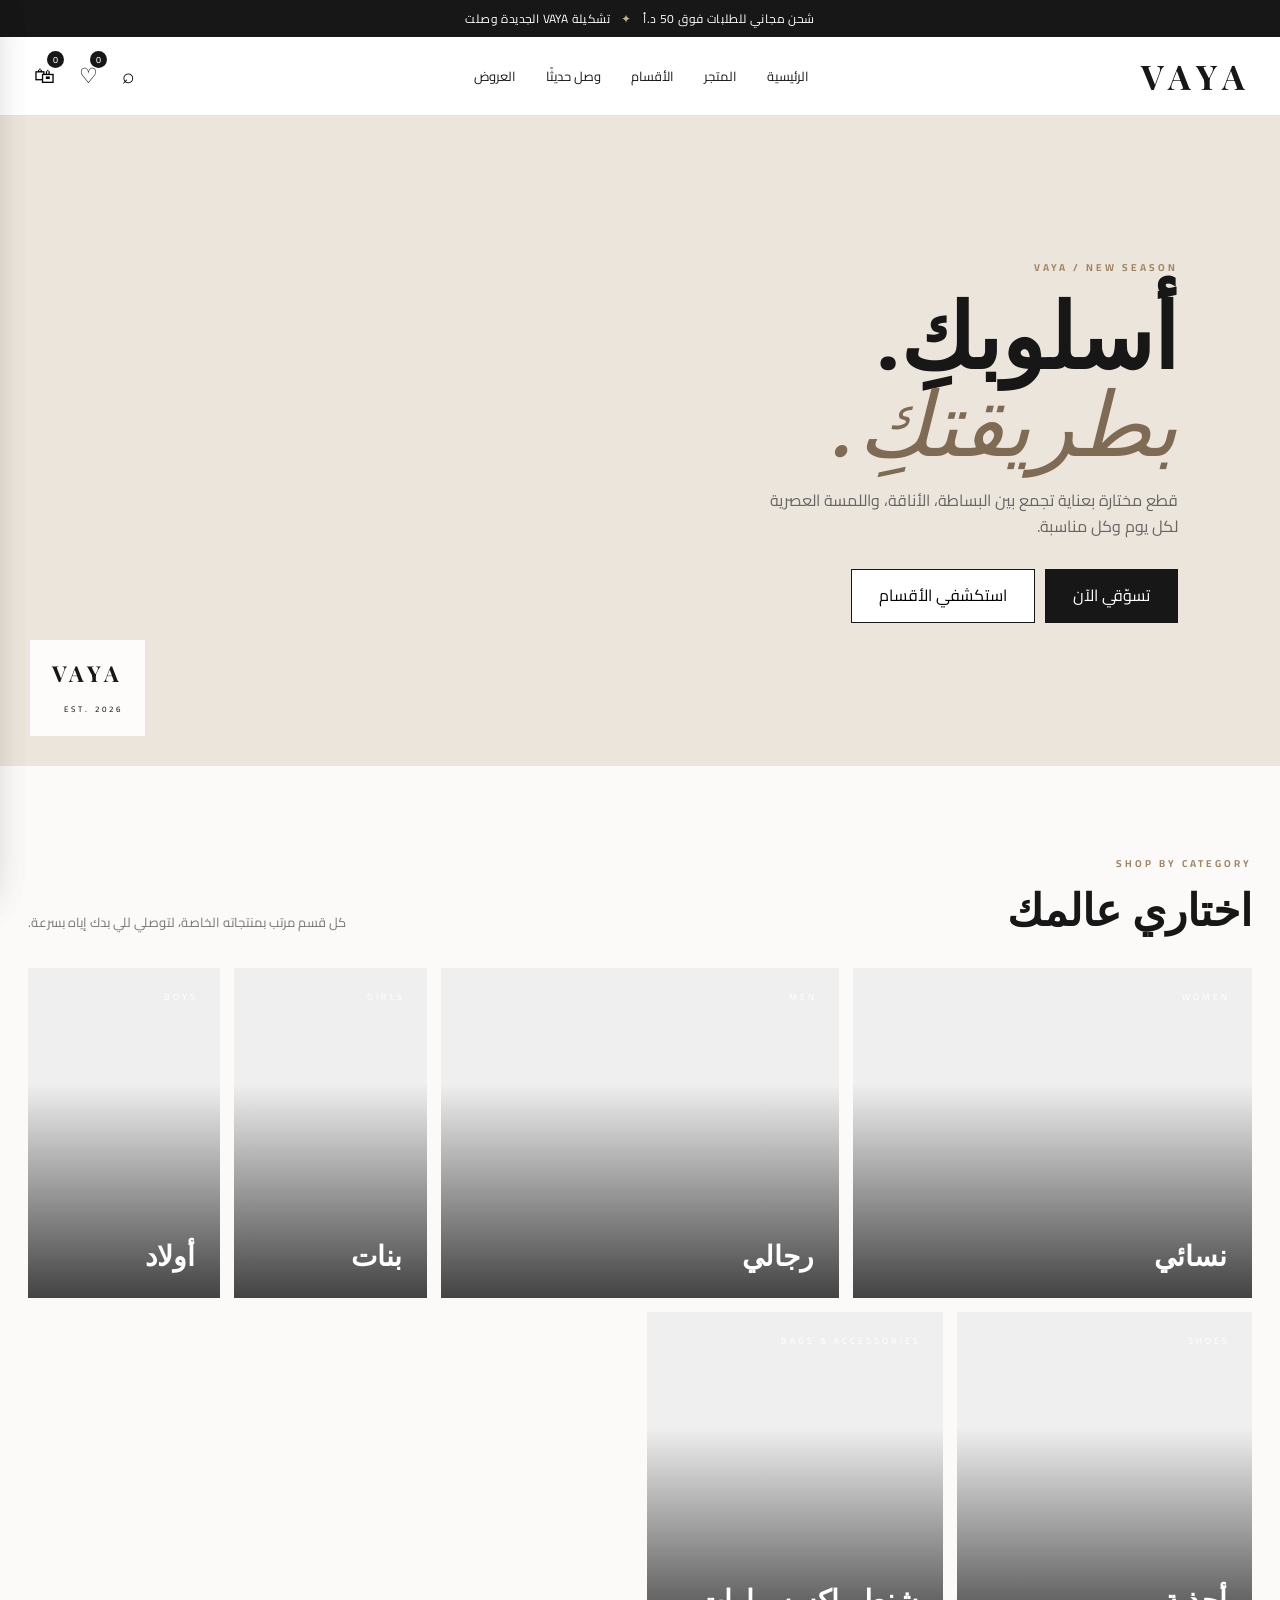
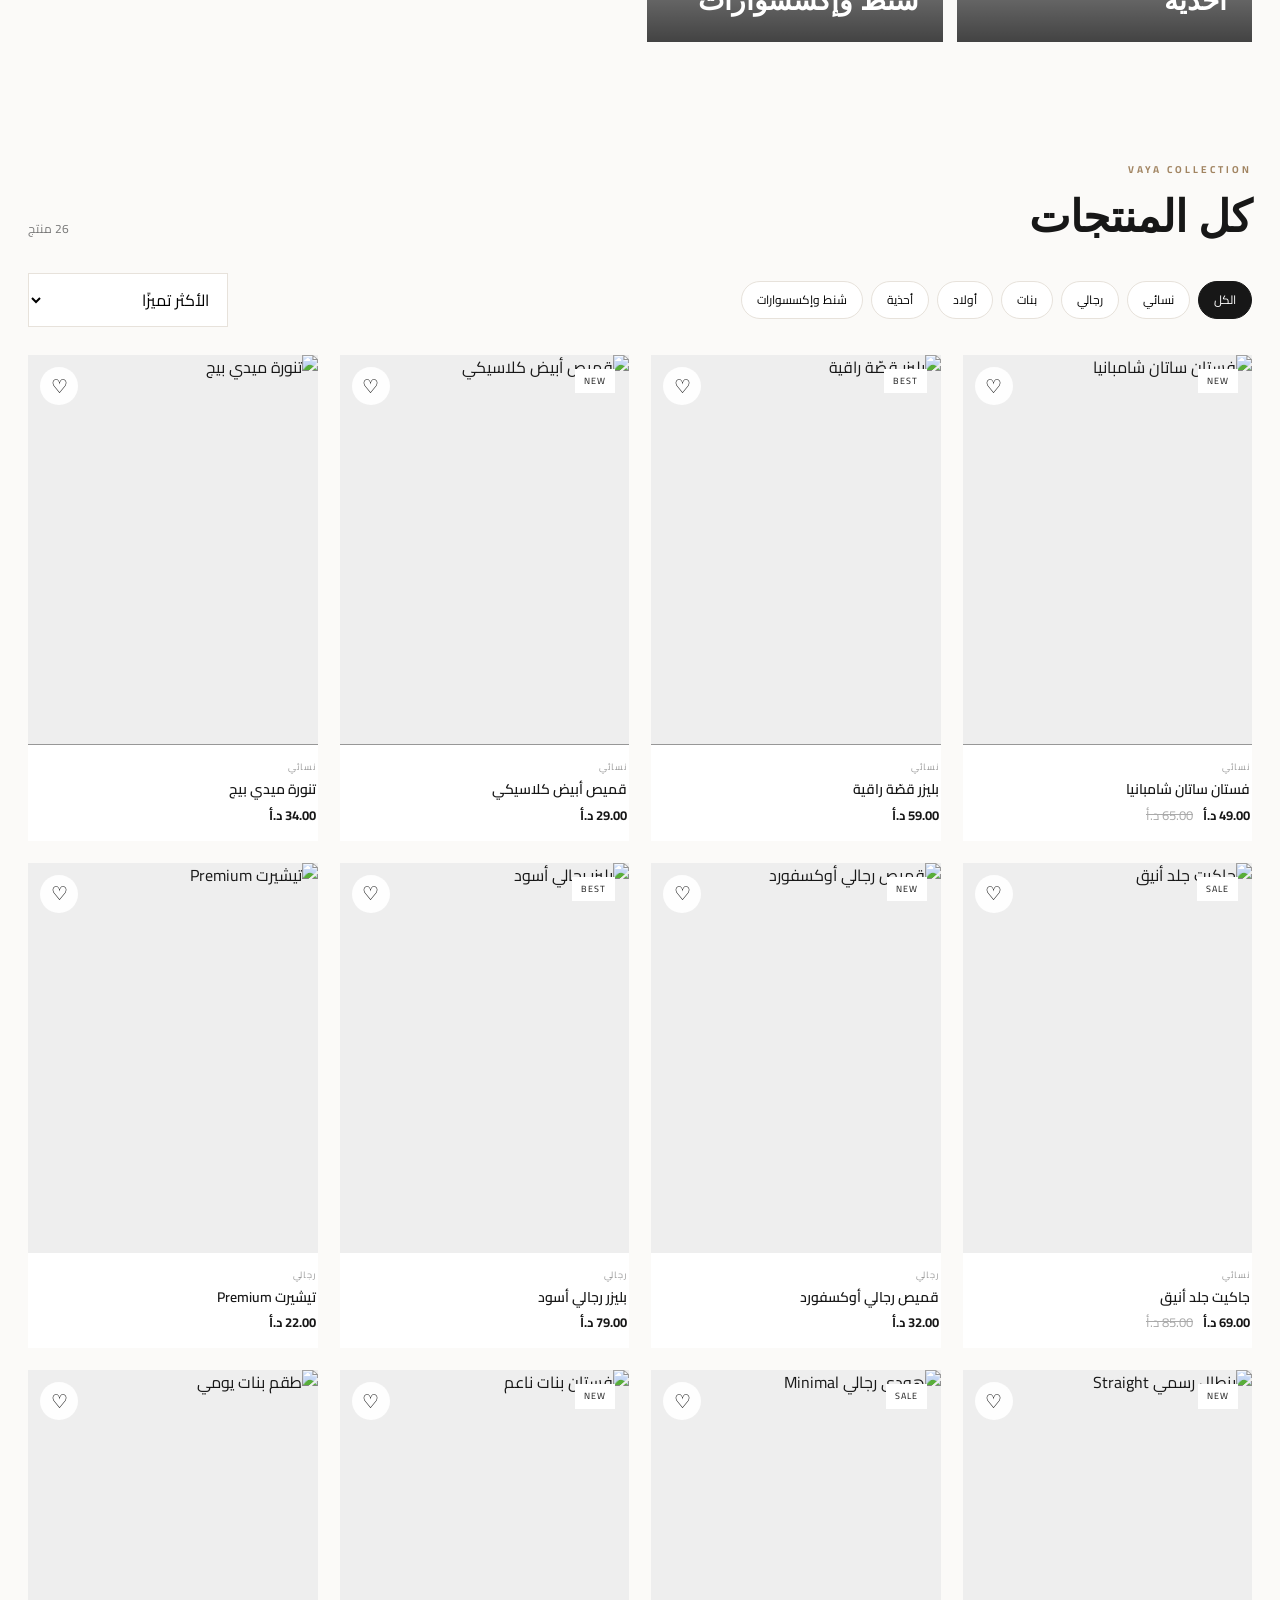
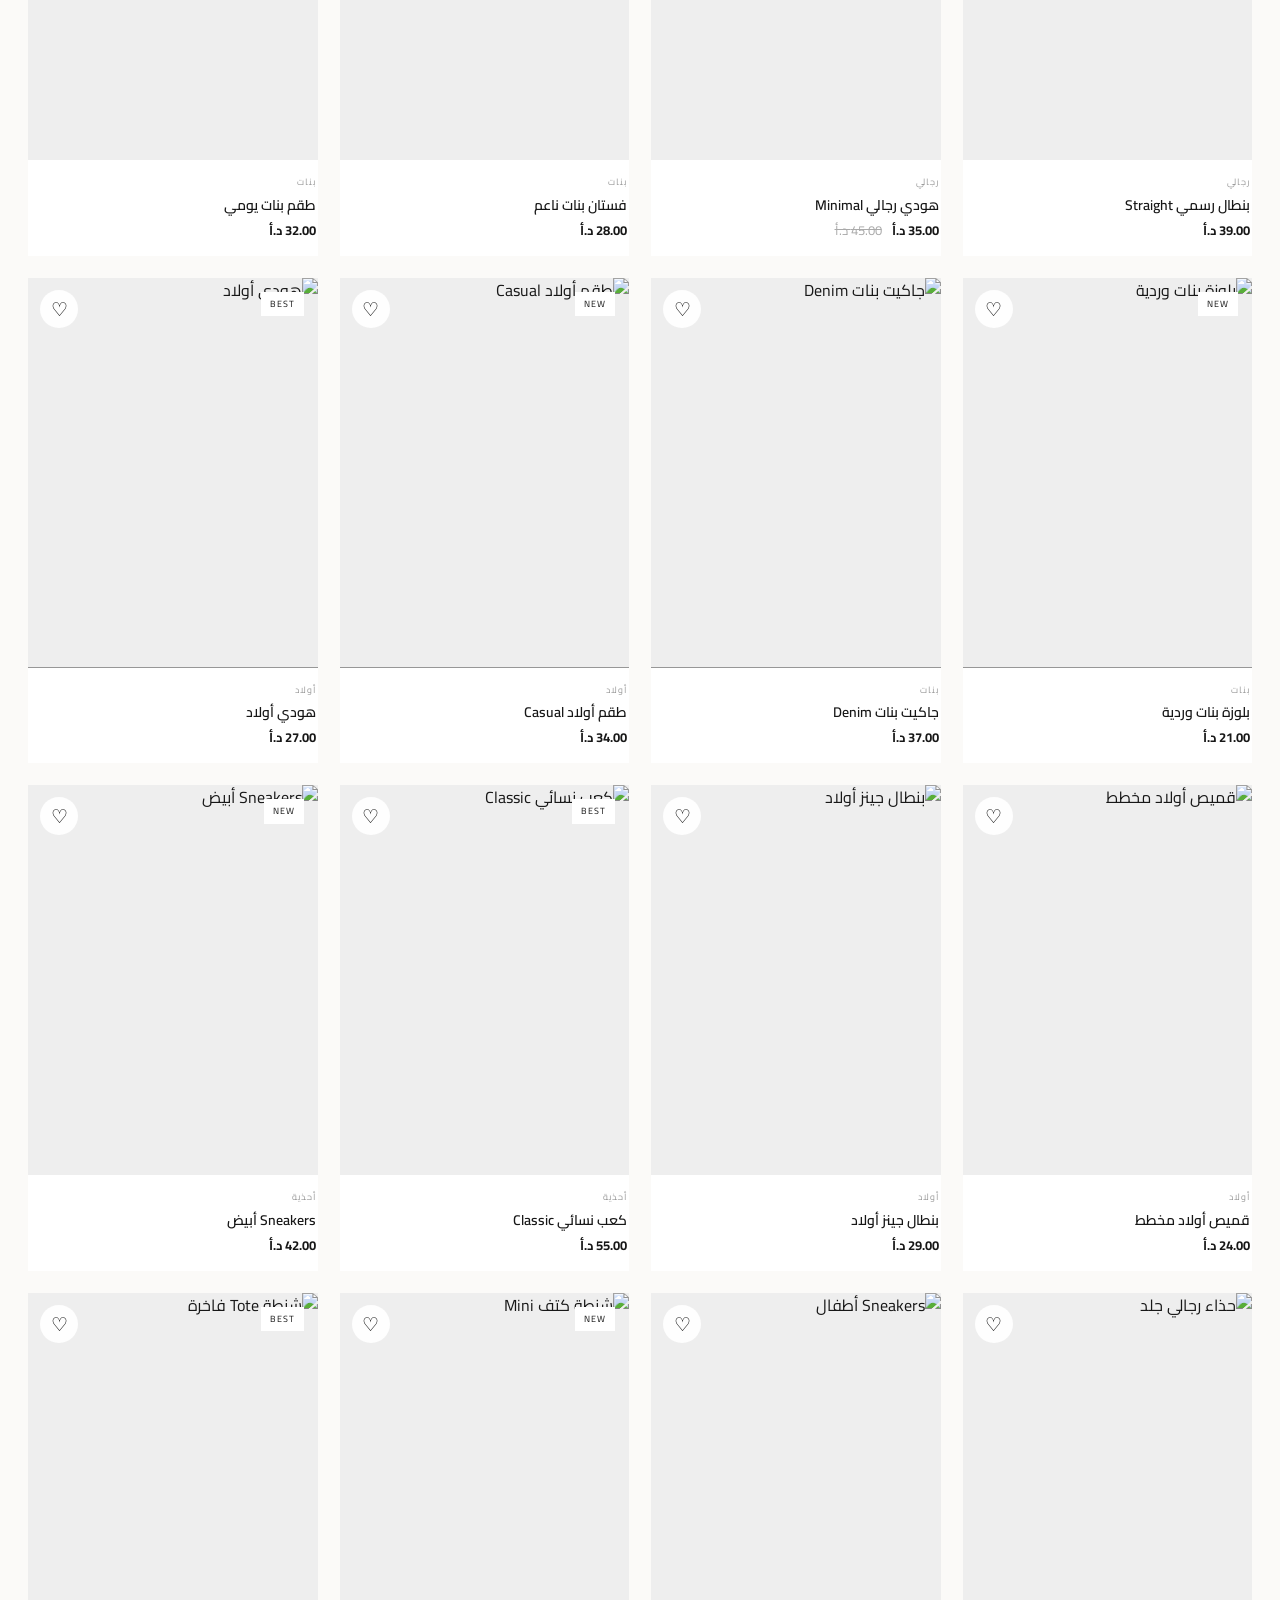
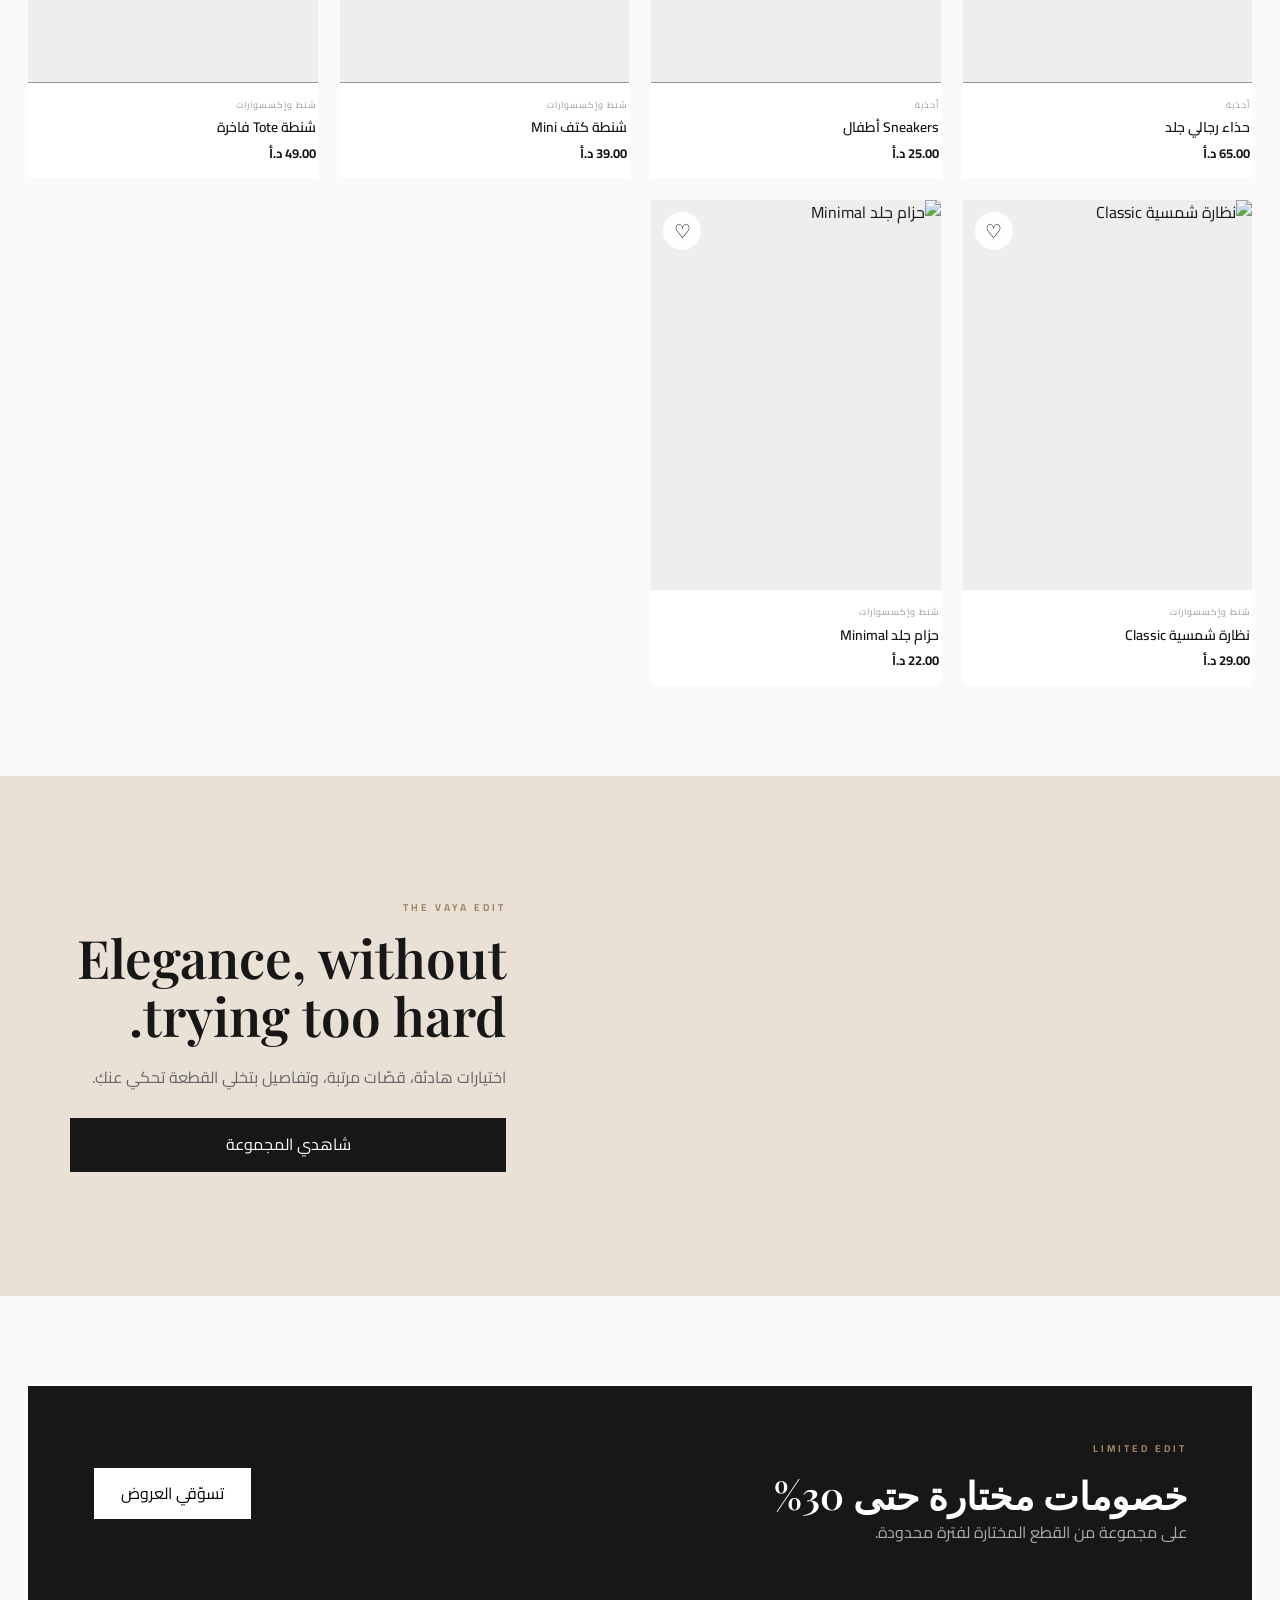
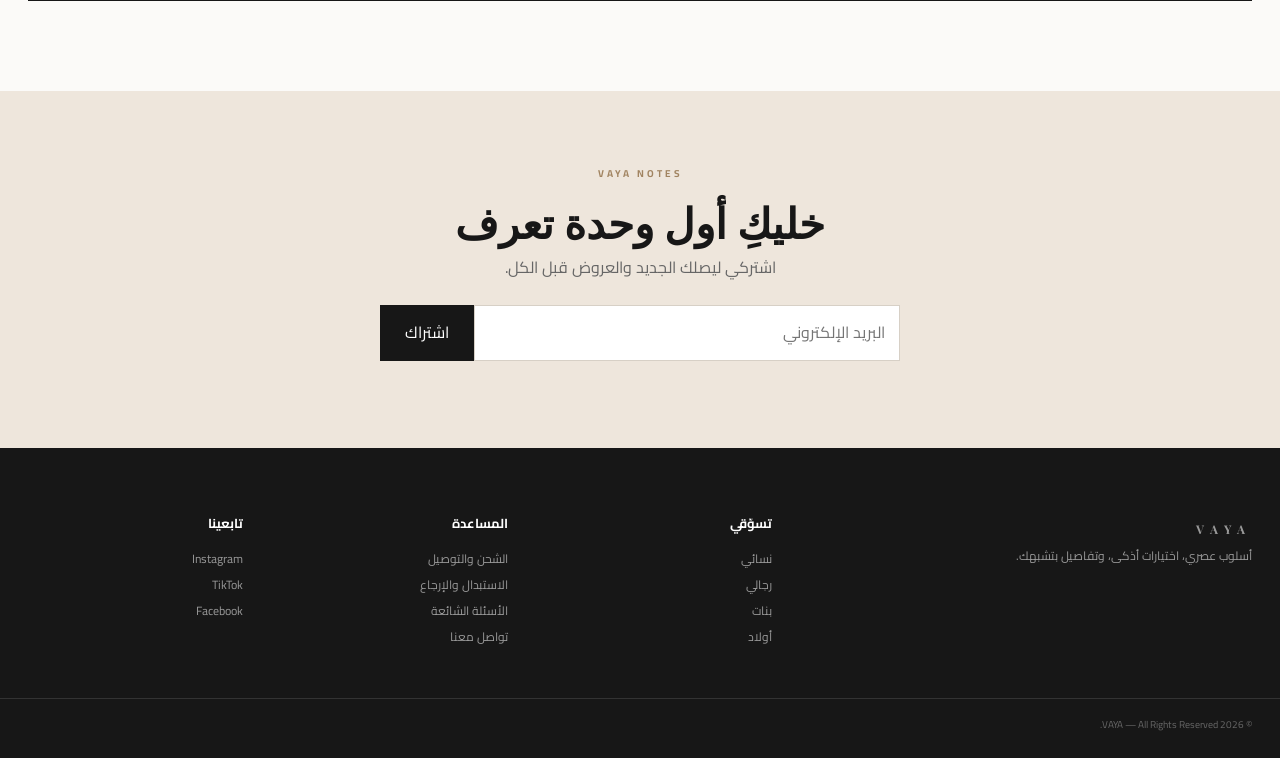
==== commit 70d08160: "Add files via upload" ====
--- a/index.html
+++ b/index.html
@@ -1,617 +1,160 @@
 <!DOCTYPE html>
 <html lang="ar" dir="rtl">
 <head>
-<meta charset="UTF-8">
-<meta name="viewport" content="width=device-width,initial-scale=1">
-<title>VAYA | فايا</title>
+  <meta charset="UTF-8">
+  <meta name="viewport" content="width=device-width, initial-scale=1.0">
+  <title>VAYA — Fashion Store</title>
+  <meta name="description" content="VAYA — متجر أزياء عصري للنساء والرجال والأطفال.">
+  <link rel="preconnect" href="https://fonts.googleapis.com">
+  <link rel="preconnect" href="https://fonts.gstatic.com" crossorigin>
+  <link href="https://fonts.googleapis.com/css2?family=Cairo:wght@400;500;600;700&family=Playfair+Display:wght@500;600;700&display=swap" rel="stylesheet">
+  <link rel="stylesheet" href="style.css">
+</head>
+<body>
+  <div class="announcement">شحن مجاني للطلبات فوق 50 د.أ <span>✦</span> تشكيلة VAYA الجديدة وصلت</div>
 
-<style>
-@import url('https://fonts.googleapis.com/css2?family=Cairo:wght@400;500;600;700&family=Playfair+Display:wght@500;600&display=swap');
+  <header class="header">
+    <div class="nav container">
+      <button class="mobile-menu" id="mobileMenu" aria-label="القائمة">☰</button>
+      <a class="brand" href="#home">VAYA</a>
+      <nav id="navLinks">
+        <a href="#home">الرئيسية</a>
+        <a href="#shop">المتجر</a>
+        <a href="#categories">الأقسام</a>
+        <a href="#new">وصل حديثًا</a>
+        <a href="#offers">العروض</a>
+      </nav>
+      <div class="actions">
+        <button id="searchBtn" class="icon" aria-label="بحث">⌕</button>
+        <button id="favoritesBtn" class="icon" aria-label="المفضلة">♡<b id="favCount">0</b></button>
+        <button id="cartBtn" class="icon" aria-label="السلة">🛍<b id="cartCount">0</b></button>
+      </div>
+    </div>
+    <div class="searchbar" id="searchbar">
+      <div class="container search-inner">
+        <input id="searchInput" type="search" placeholder="ابحثي عن فستان، بليزر، حذاء...">
+        <button id="clearSearch">مسح</button>
+      </div>
+    </div>
+  </header>
 
-*{box-sizing:border-box;margin:0;padding:0}
-body{font-family:Cairo,sans-serif;background:#fff;color:#111}
-button,input,select{font-family:inherit}
-button{cursor:pointer}
+  <main>
+    <section class="hero" id="home">
+      <div class="hero-copy">
+        <p class="eyebrow">VAYA / NEW SEASON</p>
+        <h1>أسلوبكِ.<br><em>بطريقتكِ.</em></h1>
+        <p class="hero-desc">قطع مختارة بعناية تجمع بين البساطة، الأناقة، واللمسة العصرية لكل يوم وكل مناسبة.</p>
+        <div class="hero-buttons">
+          <button class="btn dark" data-scroll="#shop">تسوّقي الآن</button>
+          <button class="btn light" data-scroll="#categories">استكشفي الأقسام</button>
+        </div>
+      </div>
+      <div class="hero-visual">
+        <div class="hero-badge">VAYA<br><small>EST. 2026</small></div>
+      </div>
+    </section>
 
-.top{background:#111;color:#fff;text-align:center;padding:8px;font-size:11px}
-header{height:72px;display:flex;align-items:center;justify-content:space-between;padding:0 5%;border-bottom:1px solid #eee;position:sticky;top:0;background:#fff;z-index:20}
-.logo{font:600 34px "Playfair Display";letter-spacing:7px;direction:ltr}
-nav{display:flex;gap:22px}
-nav button{background:none;border:0;font-size:12px}
-nav button:hover{color:#a27c4d}
-.icons{display:flex;gap:8px}
-.icons button{background:none;border:0;font-size:19px}
+    <section class="section" id="categories">
+      <div class="section-head">
+        <div><p class="eyebrow">SHOP BY CATEGORY</p><h2>اختاري عالمك</h2></div>
+        <p>كل قسم مرتب بمنتجاته الخاصة، لتوصلي للي بدك إياه بسرعة.</p>
+      </div>
+      <div class="category-grid">
+        <button class="category-card women" data-category="women"><span>WOMEN</span><strong>نسائي</strong></button>
+        <button class="category-card men" data-category="men"><span>MEN</span><strong>رجالي</strong></button>
+        <button class="category-card girls" data-category="girls"><span>GIRLS</span><strong>بنات</strong></button>
+        <button class="category-card boys" data-category="boys"><span>BOYS</span><strong>أولاد</strong></button>
+        <button class="category-card shoes" data-category="shoes"><span>SHOES</span><strong>أحذية</strong></button>
+        <button class="category-card bags" data-category="bags"><span>BAGS & ACCESSORIES</span><strong>شنط وإكسسوارات</strong></button>
+      </div>
+    </section>
 
-.hero{
-height:590px;
-background:linear-gradient(#0006,#0006),
-url("https://images.unsplash.com/photo-1445205170230-053b83016050?auto=format&fit=crop&w=1800&q=85") center/cover;
-display:flex;align-items:center;justify-content:center;text-align:center;color:#fff
-}
-.hero small{letter-spacing:5px}
-.hero h1{font:600 105px "Playfair Display";letter-spacing:15px;direction:ltr}
-.hero p{margin:10px 0 25px}
-.hero button{border:0;background:#fff;padding:14px 40px}
+    <section class="section shop-section" id="shop">
+      <div class="section-head">
+        <div><p class="eyebrow">VAYA COLLECTION</p><h2 id="collectionTitle">كل المنتجات</h2></div>
+        <span id="resultCount" class="result-count"></span>
+      </div>
+      <div class="shop-tools">
+        <div class="chips" id="chips">
+          <button class="chip active" data-category="all">الكل</button>
+          <button class="chip" data-category="women">نسائي</button>
+          <button class="chip" data-category="men">رجالي</button>
+          <button class="chip" data-category="girls">بنات</button>
+          <button class="chip" data-category="boys">أولاد</button>
+          <button class="chip" data-category="shoes">أحذية</button>
+          <button class="chip" data-category="bags">شنط وإكسسوارات</button>
+        </div>
+        <select id="sortSelect" aria-label="ترتيب المنتجات">
+          <option value="featured">الأكثر تميزًا</option>
+          <option value="low">السعر: من الأقل للأعلى</option>
+          <option value="high">السعر: من الأعلى للأقل</option>
+          <option value="name">الاسم</option>
+        </select>
+      </div>
+      <div class="product-grid" id="productGrid"></div>
+      <div class="empty-state" id="emptyState" hidden>ما لقينا منتجات مطابقة لبحثك.</div>
+    </section>
 
-section{padding:70px 5%}
-.title{text-align:center;margin-bottom:35px}
-.title small{color:#9b784d;letter-spacing:3px}
-.title h2{font:500 38px "Playfair Display";margin-top:5px}
+    <section class="editorial" id="new">
+      <div class="editorial-image"></div>
+      <div class="editorial-copy">
+        <p class="eyebrow">THE VAYA EDIT</p>
+        <h2>Elegance, without trying too hard.</h2>
+        <p>اختيارات هادئة، قصّات مرتبة، وتفاصيل بتخلي القطعة تحكي عنكِ.</p>
+        <button class="btn dark" data-scroll="#shop">شاهدي المجموعة</button>
+      </div>
+    </section>
 
-.categories{background:#faf8f5}
-.catgrid{display:grid;grid-template-columns:repeat(4,1fr);gap:15px}
-.cat{height:300px;position:relative;overflow:hidden;cursor:pointer}
-.cat img{width:100%;height:100%;object-fit:cover;transition:.4s}
-.cat:hover img{transform:scale(1.06)}
-.cat span{position:absolute;bottom:0;right:0;left:0;text-align:center;color:#fff;padding:25px;background:linear-gradient(transparent,#000b);font-size:16px}
+    <section class="section" id="offers">
+      <div class="offer">
+        <div><p class="eyebrow">LIMITED EDIT</p><h2>خصومات مختارة حتى 30%</h2><p>على مجموعة من القطع المختارة لفترة محدودة.</p></div>
+        <button class="btn light" data-filter-sale>تسوّقي العروض</button>
+      </div>
+    </section>
 
-.banner{
-margin:0;
-padding:80px 20px;
-text-align:center;
-background:#111;color:#fff
-}
-.banner h2{font:500 45px "Playfair Display"}
-.banner p{margin-top:8px}
+    <section class="newsletter">
+      <p class="eyebrow">VAYA NOTES</p>
+      <h2>خليكِ أول وحدة تعرف</h2>
+      <p>اشتركي ليصلك الجديد والعروض قبل الكل.</p>
+      <form id="newsletterForm">
+        <input type="email" required placeholder="البريد الإلكتروني">
+        <button type="submit">اشتراك</button>
+      </form>
+      <small id="newsletterMsg"></small>
+    </section>
+  </main>
 
-.shop{background:#fff}
-.tools{display:flex;justify-content:space-between;gap:15px;margin-bottom:20px}
-.search{border:1px solid #ddd;display:flex;max-width:500px;width:100%}
-.search input{border:0;outline:0;padding:13px;width:100%}
-.search button{border:0;background:#fff;padding:10px}
-select{border:1px solid #ddd;background:#fff;padding:10px}
+  <footer>
+    <div class="container footer-grid">
+      <div><a class="brand footer-brand" href="#home">VAYA</a><p>أسلوب عصري، اختيارات أذكى، وتفاصيل بتشبهك.</p></div>
+      <div><h4>تسوّقي</h4><a href="#shop" data-footer-category="women">نسائي</a><a href="#shop" data-footer-category="men">رجالي</a><a href="#shop" data-footer-category="girls">بنات</a><a href="#shop" data-footer-category="boys">أولاد</a></div>
+      <div><h4>المساعدة</h4><a href="#">الشحن والتوصيل</a><a href="#">الاستبدال والإرجاع</a><a href="#">الأسئلة الشائعة</a><a href="#">تواصل معنا</a></div>
+      <div><h4>تابعينا</h4><a href="#">Instagram</a><a href="#">TikTok</a><a href="#">Facebook</a></div>
+    </div>
+    <div class="container copyright">© 2026 VAYA — All Rights Reserved.</div>
+  </footer>
 
-.filters{display:flex;gap:8px;flex-wrap:wrap;margin-bottom:30px}
-.filters button{background:#fff;border:1px solid #ddd;padding:9px 16px;font-size:11px}
-.filters button.active,.filters button:hover{background:#111;color:#fff}
+  <div class="overlay" id="overlay"></div>
 
-.products{display:grid;grid-template-columns:repeat(4,1fr);gap:20px}
-.card{min-width:0}
-.pic{position:relative;aspect-ratio:3/4;overflow:hidden;background:#eee;cursor:pointer}
-.pic img{width:100%;height:100%;object-fit:cover;transition:.4s}
-.pic:hover img{transform:scale(1.04)}
-.heart{position:absolute;top:10px;left:10px;width:36px;height:36px;border:0;border-radius:50%;background:#fff;font-size:19px;z-index:2}
-.heart.on{color:#c44}
-.sale{position:absolute;right:8px;top:8px;background:#c94d4d;color:#fff;padding:4px 8px;font-size:9px;z-index:2}
-.info{padding:12px 2px 20px}
-.info small{color:#888;font-size:9px}
-.info h3{font-size:13px;margin:4px 0}
-.stars{font-size:10px}
-.price{font-weight:700;margin-top:5px}
-.old{text-decoration:line-through;color:#999;font-size:10px;margin-right:6px;font-weight:400}
-.view{width:100%;border:0;background:#111;color:#fff;padding:10px;margin-top:10px}
+  <aside class="drawer" id="cartDrawer">
+    <div class="drawer-head"><h3>سلة التسوق</h3><button class="close" data-close="cartDrawer">×</button></div>
+    <div id="cartItems" class="drawer-body"></div>
+    <div class="drawer-foot"><div><span>المجموع</span><strong id="cartTotal">0.00 د.أ</strong></div><button class="btn dark full" id="checkoutBtn">إتمام الطلب</button></div>
+  </aside>
 
-footer{background:#111;color:#aaa;text-align:center;padding:45px}
-footer h2{color:#fff;font:500 32px "Playfair Display";letter-spacing:6px;direction:ltr}
-footer p{margin:8px}
+  <aside class="drawer" id="favDrawer">
+    <div class="drawer-head"><h3>المفضلة</h3><button class="close" data-close="favDrawer">×</button></div>
+    <div id="favItems" class="drawer-body"></div>
+  </aside>
 
-.overlay{position:fixed;inset:0;background:#0008;display:none;align-items:center;justify-content:center;padding:15px;z-index:100}
-.overlay.show{display:flex}
-.modal{background:#fff;width:950px;max-width:100%;max-height:92vh;overflow:auto;position:relative}
-.close{position:absolute;left:15px;top:15px;width:35px;height:35px;border:0;background:#fff;border-radius:50%;font-size:22px;z-index:3}
-.detail{display:grid;grid-template-columns:1fr 1fr}
-.detailimg{min-height:620px}
-.detailimg img{width:100%;height:100%;object-fit:cover}
-.detailtext{padding:60px 35px}
-.detailtext small{color:#98764c}
-.detailtext h2{font:500 40px "Playfair Display";margin:8px 0}
-.desc{color:#777;font-size:12px;line-height:2;margin:20px 0}
-.pricebig{font-size:22px;font-weight:700}
-.options{margin-top:20px}
-.options label{display:block;font-size:11px;margin:12px 0 7px}
-.option{background:#fff;border:1px solid #ccc;padding:8px 14px;margin:2px}
-.option.selected{background:#111;color:#fff}
-.add{width:100%;background:#111;color:#fff;border:0;padding:15px;margin-top:20px}
+  <div class="modal" id="productModal" aria-hidden="true">
+    <div class="modal-card">
+      <button class="modal-close" data-close="productModal">×</button>
+      <div id="modalContent"></div>
+    </div>
+  </div>
 
-.side{position:fixed;top:0;right:-430px;width:430px;max-width:100%;height:100vh;background:#fff;z-index:200;transition:.3s;padding:25px;box-shadow:-8px 0 25px #0002}
-.side.show{right:0}
-.sidehead{display:flex;justify-content:space-between;border-bottom:1px solid #ddd;padding-bottom:15px}
-.sidehead button{background:none;border:0;font-size:22px}
-.cartitems{height:75vh;overflow:auto}
-.cartitem{display:grid;grid-template-columns:70px 1fr 25px;gap:10px;padding:15px 0;border-bottom:1px solid #eee}
-.cartitem img{width:70px;height:85px;object-fit:cover}
-.cartitem h4{font-size:11px}
-.cartitem small{font-size:9px;color:#777}
-.remove{border:0;background:none;font-size:18px}
-.total{border-top:1px solid #ddd;padding-top:15px;display:flex;justify-content:space-between}
-
-.toast{position:fixed;bottom:25px;right:25px;background:#111;color:#fff;padding:13px 20px;font-size:12px;z-index:500;transform:translateY(100px);opacity:0;transition:.3s}
-.toast.show{transform:translateY(0);opacity:1}
-
-@media(max-width:900px){
-nav{display:none}
-.products{grid-template-columns:repeat(3,1fr)}
-.catgrid{grid-template-columns:repeat(3,1fr)}
-}
-@media(max-width:600px){
-header{padding:0 4%}
-.logo{font-size:27px}
-.hero{height:480px}
-.hero h1{font-size:65px;letter-spacing:8px}
-section{padding:50px 4%}
-.catgrid{grid-template-columns:repeat(2,1fr)}
-.cat{height:230px}
-.products{grid-template-columns:repeat(2,1fr);gap:12px}
-.tools{flex-direction:column}
-.detail{grid-template-columns:1fr}
-.detailimg{min-height:420px}
-.detailtext{padding:35px 20px}
-}
-</style>
-</head>
-
-<body>
-
-<div class="top">✨ توصيل داخل الأردن • VAYA FASHION</div>
-
-<header>
-<div class="logo">VAYA</div>
-
-<nav>
-<button onclick="filter('الكل')">الرئيسية</button>
-<button onclick="filter('نساء')">نساء</button>
-<button onclick="filter('رجال')">رجال</button>
-<button onclick="filter('بنات')">بنات</button>
-<button onclick="filter('أولاد')">أولاد</button>
-<button onclick="filter('بيبي')">بيبي</button>
-<button onclick="filter('أحذية')">أحذية</button>
-</nav>
-
-<div class="icons">
-<button onclick="openSide()">🛍 <sup id="count">0</sup></button>
-<button onclick="scrollShop()">⌕</button>
-</div>
-</header>
-
-<section class="hero">
-<div>
-<small>VAYA NEW COLLECTION</small>
-<h1>VAYA</h1>
-<p>أزياء لكل شخص، ولكل عمر، ولكل مناسبة.</p>
-<button onclick="scrollShop()">تسوقي الآن</button>
-</div>
-</section>
-
-<section class="categories">
-
-<div class="title">
-<small>SHOP BY CATEGORY</small>
-<h2>تسوقي حسب الفئة</h2>
-</div>
-
-<div class="catgrid">
-
-<div class="cat" onclick="filter('نساء')">
-<img src="https://images.unsplash.com/photo-1496747611176-843222e1e57c?auto=format&fit=crop&w=700&q=80">
-<span>نساء</span>
-</div>
-
-<div class="cat" onclick="filter('رجال')">
-<img src="https://images.unsplash.com/photo-1617127365659-c47fa864d8bc?auto=format&fit=crop&w=700&q=80">
-<span>رجال</span>
-</div>
-
-<div class="cat" onclick="filter('بنات')">
-<img src="https://images.unsplash.com/photo-1519238263530-99bdd11df2ea?auto=format&fit=crop&w=700&q=80">
-<span>بنات</span>
-</div>
-
-<div class="cat" onclick="filter('أولاد')">
-<img src="https://images.unsplash.com/photo-1519457431-44ccd64a579b?auto=format&fit=crop&w=700&q=80">
-<span>أولاد</span>
-</div>
-
-<div class="cat" onclick="filter('بيبي')">
-<img src="https://images.unsplash.com/photo-1522771930-78848d9293e8?auto=format&fit=crop&w=700&q=80">
-<span>بيبي</span>
-</div>
-
-<div class="cat" onclick="filter('أحذية')">
-<img src="https://images.unsplash.com/photo-1542291026-7eec264c27ff?auto=format&fit=crop&w=700&q=80">
-<span>أحذية</span>
-</div>
-
-<div class="cat" onclick="filter('إكسسوارات')">
-<img src="https://images.unsplash.com/photo-1584917865442-de89df76afd3?auto=format&fit=crop&w=700&q=80">
-<span>شنط وإكسسوارات</span>
-</div>
-
-</div>
-</section>
-
-<div class="banner">
-<small>VAYA SPECIAL</small>
-<h2>عروض تصل إلى 40%</h2>
-<p>اختاري إطلالتك بسعر أجمل.</p>
-</div>
-
-<section class="shop" id="shop">
-
-<div class="title">
-<small>VAYA STORE</small>
-<h2>اكتشفي منتجاتنا</h2>
-</div>
-
-<div class="tools">
-
-<div class="search">
-<input id="search" placeholder="ابحثي عن فستان، حذاء، قميص...">
-<button onclick="searchProducts()">⌕</button>
-</div>
-
-<select id="sort" onchange="render()">
-<option value="">ترتيب المنتجات</option>
-<option value="low">السعر الأقل</option>
-<option value="high">السعر الأعلى</option>
-<option value="sale">الأعلى خصمًا</option>
-</select>
-
-</div>
-
-<div class="filters">
-<button class="active" onclick="filter('الكل')">الكل</button>
-<button onclick="filter('نساء')">نساء</button>
-<button onclick="filter('رجال')">رجال</button>
-<button onclick="filter('بنات')">بنات</button>
-<button onclick="filter('أولاد')">أولاد</button>
-<button onclick="filter('بيبي')">بيبي</button>
-<button onclick="filter('أحذية')">أحذية</button>
-<button onclick="filter('إكسسوارات')">إكسسوارات</button>
-</div>
-
-<div class="products" id="products"></div>
-
-</section>
-
-<footer>
-<h2>VAYA</h2>
-<p>أزياء لكل شخص، ولكل عمر.</p>
-<span>© 2026 VAYA</span>
-</footer>
-
-<!-- PRODUCT -->
-
-<div class="overlay" id="productModal">
-<div class="modal">
-
-<button class="close" onclick="closeProduct()">×</button>
-
-<div class="detail">
-
-<div class="detailimg">
-<img id="dimg">
-</div>
-
-<div class="detailtext">
-
-<small id="dcat"></small>
-<h2 id="dname"></h2>
-
-<div>★★★★★</div>
-
-<div class="pricebig">
-<span id="dprice"></span>
-<del id="dold" class="old"></del>
-</div>
-
-<p id="ddesc" class="desc"></p>
-
-<div class="options">
-<label>المقاس</label>
-<div id="sizes"></div>
-
-<label>اللون</label>
-<div id="colors"></div>
-
-<label>الكمية</label>
-<input id="qty" type="number" value="1" min="1" style="width:100%;padding:12px;border:1px solid #ddd">
-
-<button class="add" onclick="addCart()">أضيفي إلى السلة 🛍</button>
-</div>
-
-</div>
-</div>
-</div>
-</div>
-
-<!-- CART -->
-
-<div class="side" id="side">
-
-<div class="sidehead">
-<h2>سلة VAYA</h2>
-<button onclick="closeSide()">×</button>
-</div>
-
-<div class="cartitems" id="cart"></div>
-
-<div class="total">
-<strong>المجموع</strong>
-<strong><span id="total">0</span> د.أ</strong>
-</div>
-
-<button class="add" onclick="fakeOrder()">إرسال الطلب</button>
-
-</div>
-
-<div class="toast" id="toast"></div>
-
-<script>
-
-const products=[
-
-[1,"فستان لونا الأسود","نساء","فساتين",39,49,"أسود","https://images.unsplash.com/photo-1566174053879-31528523f8ae?auto=format&fit=crop&w=800&q=85","فستان أنيق بتصميم عصري مناسب للمناسبات."],
-
-[2,"طقم فيرا البيج","نساء","أطقم",45,55,"بيج","https://images.unsplash.com/photo-1483985988355-763728e1935b?auto=format&fit=crop&w=800&q=85","طقم عصري بلون هادئ وسهل التنسيق."],
-
-[3,"قميص سيلين الأبيض","نساء","قمصان",15,20,"أبيض","https://images.unsplash.com/photo-1605763240000-7e93b172d754?auto=format&fit=crop&w=800&q=85","قميص كلاسيكي للإطلالات اليومية."],
-
-[4,"بنطلون لورا الواسع","نساء","بناطيل",22,28,"أسود","https://images.unsplash.com/photo-1506629905607-d9c297d7f4d8?auto=format&fit=crop&w=800&q=85","بنطلون واسع بقصة عصرية."],
-
-[5,"بليزر نوفا","نساء","جاكيتات",32,40,"أسود","https://images.unsplash.com/photo-1591369822096-ffd140ec948f?auto=format&fit=crop&w=800&q=85","بليزر أنيق للإطلالات الرسمية."],
-
-[6,"تيشيرت كلاسيك رجالي","رجال","تيشيرتات",12,16,"أبيض","https://images.unsplash.com/photo-1521572163474-6864f9cf17ab?auto=format&fit=crop&w=800&q=85","تيشيرت قطني مريح."],
-
-[7,"قميص رجالي أسود","رجال","قمصان",18,24,"أسود","https://images.unsplash.com/photo-1602810318383-e386cc2a3ccf?auto=format&fit=crop&w=800&q=85","قميص رجالي أنيق."],
-
-[8,"جينز رجالي","رجال","بناطيل",21,27,"أزرق","https://images.unsplash.com/photo-1542272604-787c3835535d?auto=format&fit=crop&w=800&q=85","جينز بقصة عصرية."],
-
-[9,"جاكيت رجالي كاجوال","رجال","جاكيتات",35,45,"بني","https://images.unsplash.com/photo-1551028719-00167b16eac5?auto=format&fit=crop&w=800&q=85","جاكيت كاجوال للإطلالات اليومية."],
-
-[10,"بدلة رجالية كلاسيكية","رجال","بدلات",75,95,"أسود","https://images.unsplash.com/photo-1507679799987-c73779587ccf?auto=format&fit=crop&w=800&q=85","بدلة كلاسيكية للمناسبات."],
-
-[11,"فستان أميرة صغير","بنات","فساتين",22,28,"وردي","https://images.unsplash.com/photo-1518831959646-742c3a14ebf7?auto=format&fit=crop&w=800&q=85","فستان لطيف للبنات."],
-
-[12,"طقم بناتي كاجوال","بنات","أطقم",18,23,"وردي","https://images.unsplash.com/photo-1503919545889-aef636e10ad4?auto=format&fit=crop&w=800&q=85","طقم يومي مريح."],
-
-[13,"تيشيرت أولادي","أولاد","تيشيرتات",10,13,"أزرق","https://images.unsplash.com/photo-1519238263530-99bdd11df2ea?auto=format&fit=crop&w=800&q=85","تيشيرت عملي للأولاد."],
-
-[14,"طقم أولادي رياضي","أولاد","أطقم",19,25,"أسود","https://images.unsplash.com/photo-1519457431-44ccd64a579b?auto=format&fit=crop&w=800&q=85","طقم رياضي مريح."],
-
-[15,"طقم بيبي ناعم","بيبي","أطقم",14,18,"بيج","https://images.unsplash.com/photo-1522771930-78848d9293e8?auto=format&fit=crop&w=800&q=85","طقم ناعم للبيبي."],
-
-[16,"بيجاما بيبي","بيبي","بيجامات",12,16,"أبيض","https://images.unsplash.com/photo-1519689680058-324335c77eba?auto=format&fit=crop&w=800&q=85","بيجاما ناعمة."],
-
-[17,"سنيكرز أبيض","أحذية","سنيكرز",28,35,"أبيض","https://images.unsplash.com/photo-1542291026-7eec264c27ff?auto=format&fit=crop&w=800&q=85","سنيكرز عصري."],
-
-[18,"حذاء رجالي كاجوال","أحذية","رجالي",30,38,"بني","https://images.unsplash.com/photo-1495555961986-6d4c1ecb7be3?auto=format&fit=crop&w=800&q=85","حذاء أنيق ومريح."],
-
-[19,"شنطة لونا","إكسسوارات","شنط",25,32,"بني","https://images.unsplash.com/photo-1584917865442-de89df76afd3?auto=format&fit=crop&w=800&q=85","شنطة أنيقة للاستخدام اليومي."],
-
-[20,"نظارة VAYA","إكسسوارات","نظارات",12,16,"أسود","https://images.unsplash.com/photo-1511499767150-a48a237f0083?auto=format&fit=crop&w=800&q=85","نظارة شمسية عصرية."]
-
-];
-
-let category="الكل";
-let cart=[];
-let current=null;
-
-function discount(p){return Math.round((p[5]-p[4])/p[5]*100)}
-
-function render(){
-
-let q=document.getElementById("search").value.toLowerCase();
-
-let list=products.filter(p=>
-(category==="الكل"||p[2]===category)&&
-(p[1]+p[2]+p[3]+p[6]).toLowerCase().includes(q)
-);
-
-let sort=document.getElementById("sort").value;
-
-if(sort==="low")list.sort((a,b)=>a[4]-b[4]);
-if(sort==="high")list.sort((a,b)=>b[4]-a[4]);
-if(sort==="sale")list.sort((a,b)=>discount(b)-discount(a));
-
-document.getElementById("products").innerHTML=list.map(p=>`
-
-<div class="card">
-
-<div class="pic" onclick="openProduct(${p[0]})">
-
-<span class="sale">خصم ${discount(p)}%</span>
-
-<button class="heart" onclick="event.stopPropagation();heart(this)">♡</button>
-
-<img src="${p[7]}" loading="lazy">
-
-</div>
-
-<div class="info">
-
-<small>${p[2]} • ${p[3]}</small>
-
-<h3>${p[1]}</h3>
-
-<div class="stars">★★★★★</div>
-
-<div class="price">
-${p[4]} د.أ
-<del class="old">${p[5]} د.أ</del>
-</div>
-
-<button class="view" onclick="openProduct(${p[0]})">
-عرض المنتج
-</button>
-
-</div>
-
-</div>
-
-`).join("");
-
-}
-
-function filter(c){
-
-category=c;
-
-document.querySelectorAll(".filters button").forEach(b=>{
-b.classList.remove("active");
-});
-
-render();
-
-scrollShop();
-
-}
-
-function searchProducts(){
-render();
-scrollShop();
-}
-
-function scrollShop(){
-document.getElementById("shop").scrollIntoView({behavior:"smooth"});
-}
-
-function openProduct(id){
-
-current=products.find(p=>p[0]===id);
-
-document.getElementById("dimg").src=current[7];
-document.getElementById("dname").textContent=current[1];
-document.getElementById("dcat").textContent=current[2]+" • "+current[3];
-document.getElementById("dprice").textContent=current[4]+" د.أ";
-document.getElementById("dold").textContent=current[5]+" د.أ";
-document.getElementById("ddesc").textContent=current[8];
-
-document.getElementById("sizes").innerHTML=
-["S","M","L","XL"].map(x=>
-`<button class="option">${x}</button>`).join("");
-
-document.getElementById("colors").innerHTML=
-["أسود","أبيض","بيج"].map(x=>
-`<button class="option">${x}</button>`).join("");
-
-document.querySelectorAll(".option").forEach(b=>{
-b.onclick=()=>{
-b.parentElement.querySelectorAll(".option").forEach(x=>x.classList.remove("selected"));
-b.classList.add("selected");
-};
-});
-
-document.getElementById("productModal").classList.add("show");
-
-}
-
-function closeProduct(){
-document.getElementById("productModal").classList.remove("show");
-}
-
-function addCart(){
-
-let qty=Math.max(1,Number(document.getElementById("qty").value)||1);
-
-cart.push({
-id:current[0],
-name:current[1],
-price:current[4],
-image:current[7],
-qty
-});
-
-updateCart();
-closeProduct();
-toast("تمت إضافة المنتج إلى السلة 🤍");
-
-}
-
-function updateCart(){
-
-document.getElementById("count").textContent=
-cart.reduce((a,b)=>a+b.qty,0);
-
-let total=cart.reduce((a,b)=>a+b.price*b.qty,0);
-
-document.getElementById("total").textContent=total;
-
-document.getElementById("cart").innerHTML=
-cart.length?
-
-cart.map((x,i)=>`
-
-<div class="cartitem">
-
-<img src="${x.image}">
-
-<div>
-<h4>${x.name}</h4>
-<small>الكمية: ${x.qty}</small>
-<br>
-<strong>${x.price*x.qty} د.أ</strong>
-</div>
-
-<button class="remove" onclick="removeCart(${i})">×</button>
-
-</div>
-
-`).join("")
-
-:
-
-`<p style="text-align:center;padding:80px 0;color:#777">
-السلة فارغة 🤍
-</p>`;
-
-}
-
-function removeCart(i){
-cart.splice(i,1);
-updateCart();
-}
-
-function openSide(){
-updateCart();
-document.getElementById("side").classList.add("show");
-}
-
-function closeSide(){
-document.getElementById("side").classList.remove("show");
-}
-
-function heart(btn){
-
-btn.classList.toggle("on");
-
-btn.textContent=
-btn.classList.contains("on")?"♥":"♡";
-
-toast(
-btn.classList.contains("on")
-?"تمت الإضافة للمفضلة 🤍"
-:"تمت الإزالة من المفضلة"
-);
-
-}
-
-function fakeOrder(){
-
-if(!cart.length){
-toast("السلة فارغة 🤍");
-return;
-}
-
-toast("هذه نسخة عرض تجريبية — الطلب غير حقيقي 🤍");
-
-}
-
-function toast(text){
-
-let t=document.getElementById("toast");
-
-t.textContent=text;
-t.classList.add("show");
-
-setTimeout(()=>t.classList.remove("show"),2500);
-
-}
-
-document.getElementById("search").addEventListener("input",render);
-
-render();
-
-</script>
-
+  <div class="toast" id="toast"></div>
+  <script src="script.js"></script>
 </body>
-</html>
+</html>
--- a/style.css
+++ b/style.css
@@ -0,0 +1,24 @@
+*{box-sizing:border-box;margin:0;padding:0}
+:root{--ink:#171717;--muted:#777;--cream:#f6f3ee;--line:#e7e2db;--accent:#a18461;--white:#fff}
+html{scroll-behavior:smooth}
+body{font-family:"Cairo",sans-serif;background:#fbfaf8;color:var(--ink);line-height:1.6}
+button,input,select{font:inherit}button{cursor:pointer}a{text-decoration:none;color:inherit}
+.container{max-width:1380px;margin:auto;padding:0 28px}
+.announcement{background:var(--ink);color:#fff;text-align:center;font-size:12px;letter-spacing:.4px;padding:9px}.announcement span{margin:0 8px;color:#c8ae8d}
+.header{position:sticky;top:0;background:rgba(255,255,255,.96);backdrop-filter:blur(14px);z-index:50;border-bottom:1px solid var(--line)}
+.nav{height:78px;display:flex;align-items:center;justify-content:space-between;gap:25px}.brand{font-family:"Playfair Display",serif;font-weight:700;letter-spacing:7px;font-size:34px}
+.nav nav{display:flex;gap:30px;font-size:13px}.nav nav a:hover{color:var(--accent)}
+.actions{display:flex;gap:12px}.icon{border:0;background:transparent;font-size:21px;position:relative;padding:6px}.icon b{position:absolute;background:var(--ink);color:#fff;width:17px;height:17px;border-radius:50%;font-size:9px;display:grid;place-items:center;top:-2px;right:-3px;font-weight:500}
+.mobile-menu{display:none;border:0;background:none;font-size:22px}.searchbar{display:none;border-top:1px solid var(--line);background:#fff}.searchbar.open{display:block}.search-inner{display:flex;padding-top:14px;padding-bottom:14px}.search-inner input{flex:1;border:0;outline:0;font-size:15px}.search-inner button{border:0;background:none;color:var(--muted)}
+.hero{display:grid;grid-template-columns:1fr 1fr;min-height:650px;background:#ece5db}.hero-copy{padding:80px clamp(28px,8vw,120px);display:flex;justify-content:center;flex-direction:column}.eyebrow{font-size:10px;letter-spacing:3px;color:var(--accent);font-weight:700;margin-bottom:12px}.hero h1{font:700 clamp(55px,7vw,92px)/.98 "Playfair Display",serif;margin-bottom:25px}.hero h1 em{font-weight:500;color:#7f6b54}.hero-desc{max-width:500px;color:#666;margin-bottom:30px}.hero-buttons{display:flex;gap:10px}.btn{border:1px solid var(--ink);padding:13px 27px;transition:.25s}.btn.dark{background:var(--ink);color:#fff}.btn.dark:hover{background:#333}.btn.light{background:#fff}.btn.light:hover{background:var(--ink);color:#fff}.hero-visual{min-height:650px;position:relative;background:url("https://images.unsplash.com/photo-1496747611176-843222e1e57c?auto=format&fit=crop&w=1200&q=85") center/cover}.hero-badge{position:absolute;bottom:30px;left:30px;background:rgba(255,255,255,.9);padding:18px 22px;font:700 22px "Playfair Display",serif;letter-spacing:4px}.hero-badge small{font:500 8px Cairo;letter-spacing:3px}
+.section{max-width:1380px;margin:auto;padding:90px 28px}.section-head{display:flex;justify-content:space-between;align-items:end;gap:30px;margin-bottom:35px}.section-head h2{font:600 44px/1.1 "Playfair Display",serif}.section-head>p{max-width:430px;color:var(--muted);font-size:13px}
+.category-grid{display:grid;grid-template-columns:repeat(12,1fr);gap:14px}.category-card{border:0;height:330px;position:relative;overflow:hidden;color:#fff;background-size:cover;background-position:center;display:flex;align-items:end;text-align:right;padding:25px}.category-card:after{content:"";position:absolute;inset:0;background:linear-gradient(transparent 35%,rgba(0,0,0,.72));transition:.3s}.category-card:hover:after{background:linear-gradient(transparent 25%,rgba(0,0,0,.82))}.category-card span,.category-card strong{position:relative;z-index:2}.category-card span{position:absolute;top:22px;right:22px;font-size:9px;letter-spacing:3px}.category-card strong{font:600 28px "Playfair Display",serif}.women{grid-column:span 4;background-image:url("https://images.unsplash.com/photo-1485968579580-b6d095142e6e?auto=format&fit=crop&w=900&q=85")}.men{grid-column:span 4;background-image:url("https://images.unsplash.com/photo-1617127365659-c47fa864d8bc?auto=format&fit=crop&w=900&q=85")}.girls{grid-column:span 2;background-image:url("https://images.unsplash.com/photo-1518831959646-742c3a14ebf7?auto=format&fit=crop&w=700&q=85")}.boys{grid-column:span 2;background-image:url("https://images.unsplash.com/photo-1519457431-44ccd64a579b?auto=format&fit=crop&w=700&q=85")}.shoes{grid-column:span 3;background-image:url("https://images.unsplash.com/photo-1543163521-1bf539c55dd2?auto=format&fit=crop&w=700&q=85")}.bags{grid-column:span 3;background-image:url("https://images.unsplash.com/photo-1584917865442-de89df76afd3?auto=format&fit=crop&w=700&q=85")}
+.shop-section{padding-top:30px}.shop-tools{display:flex;justify-content:space-between;gap:20px;align-items:center;margin-bottom:28px}.chips{display:flex;gap:8px;flex-wrap:wrap}.chip{border:1px solid var(--line);background:#fff;border-radius:30px;padding:8px 15px;font-size:12px}.chip.active,.chip:hover{background:var(--ink);color:#fff;border-color:var(--ink)}select{border:1px solid var(--line);background:#fff;padding:10px 14px;outline:0}.result-count{font-size:12px;color:var(--muted)}
+.product-grid{display:grid;grid-template-columns:repeat(4,1fr);gap:22px}.product-card{background:#fff;min-width:0}.product-image{height:390px;position:relative;overflow:hidden;background:#eee}.product-image img{width:100%;height:100%;object-fit:cover;transition:.5s}.product-card:hover img{transform:scale(1.045)}.product-tag{position:absolute;top:14px;right:14px;background:#fff;padding:5px 9px;font-size:9px;letter-spacing:1px}.fav{position:absolute;top:12px;left:12px;width:38px;height:38px;border:0;border-radius:50%;background:rgba(255,255,255,.94);font-size:19px;z-index:2}.fav.active{color:#a23b3b}.quick{position:absolute;bottom:0;right:0;left:0;transform:translateY(100%);transition:.3s;border:0;background:var(--ink);color:#fff;padding:11px}.product-card:hover .quick{transform:translateY(0)}.product-info{padding:15px 2px}.product-category{font-size:9px;color:#999;letter-spacing:1px}.product-name{font-size:14px;font-weight:600;margin:4px 0}.price{font-weight:700;font-size:13px}.old{color:#aaa;text-decoration:line-through;font-weight:400;margin-right:7px}.empty-state{text-align:center;color:var(--muted);padding:60px}
+.editorial{display:grid;grid-template-columns:1.1fr .9fr;min-height:520px;background:#e9e1d6}.editorial-image{background:url("https://images.unsplash.com/photo-1515886657613-9f3515b0c78f?auto=format&fit=crop&w=1200&q=85") center/cover}.editorial-copy{padding:70px;display:flex;justify-content:center;flex-direction:column}.editorial-copy h2{font:600 53px/1.1 "Playfair Display",serif;margin-bottom:20px;max-width:560px}.editorial-copy p:not(.eyebrow){color:#666;max-width:500px;margin-bottom:28px}.offer{background:var(--ink);color:#fff;padding:55px 65px;display:flex;justify-content:space-between;align-items:center;gap:30px}.offer h2{font:600 38px "Playfair Display",serif}.offer p:not(.eyebrow){color:#aaa}.newsletter{text-align:center;background:#eee6dc;padding:75px 20px}.newsletter h2{font:600 42px "Playfair Display",serif}.newsletter>p:not(.eyebrow){color:#666;margin:5px 0 25px}.newsletter form{display:flex;max-width:520px;margin:auto}.newsletter input{flex:1;border:1px solid #d7d0c6;padding:14px;outline:0}.newsletter form button{border:0;background:var(--ink);color:#fff;padding:0 25px}.newsletter small{display:block;margin-top:12px;color:#777}
+footer{background:#171717;color:#fff;padding:65px 0 25px}.footer-grid{display:grid;grid-template-columns:2fr 1fr 1fr 1fr;gap:50px}.footer-brand{display:inline-block;margin-bottom:15px}.footer-grid p,.footer-grid a{display:block;color:#999;font-size:12px;margin:7px 0}.footer-grid h4{margin-bottom:15px;font-size:13px}.copyright{border-top:1px solid #333;margin-top:45px;padding-top:18px;color:#666;font-size:10px}
+.overlay{position:fixed;inset:0;background:rgba(0,0,0,.38);opacity:0;visibility:hidden;transition:.3s;z-index:80}.overlay.open{opacity:1;visibility:visible}.drawer{position:fixed;top:0;left:0;width:min(440px,92vw);height:100vh;background:#fff;z-index:100;transform:translateX(-105%);transition:.35s;display:flex;flex-direction:column;box-shadow:10px 0 40px rgba(0,0,0,.12)}.drawer.open{transform:translateX(0)}.drawer-head{display:flex;justify-content:space-between;align-items:center;padding:25px;border-bottom:1px solid var(--line)}.drawer-head h3{font:600 25px "Playfair Display",serif}.close,.modal-close{border:0;background:none;font-size:28px}.drawer-body{padding:22px;overflow:auto;flex:1}.cart-row{display:flex;gap:13px;margin-bottom:20px}.cart-row img{width:78px;height:95px;object-fit:cover}.cart-row h4{font-size:13px}.cart-row p{font-size:12px;color:#777}.remove{border:0;background:none;color:#a33;font-size:11px;margin-top:6px}.drawer-foot{padding:22px;border-top:1px solid var(--line)}.drawer-foot>div{display:flex;justify-content:space-between;margin-bottom:15px}.full{width:100%}.empty-drawer{text-align:center;color:#999;padding-top:70px}
+.modal{position:fixed;inset:0;background:rgba(0,0,0,.55);display:none;place-items:center;z-index:120;padding:20px}.modal.open{display:grid}.modal-card{background:#fff;max-width:850px;width:100%;max-height:90vh;overflow:auto;position:relative}.modal-close{position:absolute;top:12px;left:15px;z-index:3}.modal-product{display:grid;grid-template-columns:1fr 1fr}.modal-product img{width:100%;height:520px;object-fit:cover}.modal-info{padding:55px 35px}.modal-info h2{font:600 35px "Playfair Display",serif}.modal-info .modal-price{font-size:20px;font-weight:700;margin:15px 0 25px}.options label{display:block;font-size:12px;margin:16px 0 7px}.size-list,.color-list{display:flex;gap:7px;flex-wrap:wrap}.size-list button{border:1px solid var(--line);background:#fff;padding:8px 14px}.size-list button.selected{background:var(--ink);color:#fff}.color-list button{width:28px;height:28px;border-radius:50%;border:2px solid #fff;box-shadow:0 0 0 1px #ccc}.color-list button.selected{box-shadow:0 0 0 2px var(--ink)}.add-modal{width:100%;border:0;background:var(--ink);color:#fff;padding:14px;margin-top:25px}.toast{position:fixed;bottom:25px;right:25px;background:var(--ink);color:#fff;padding:12px 18px;font-size:12px;transform:translateY(100px);opacity:0;transition:.3s;z-index:200}.toast.show{transform:translateY(0);opacity:1}
+@media(max-width:1000px){.product-grid{grid-template-columns:repeat(3,1fr)}.category-grid{grid-template-columns:repeat(4,1fr)}.women,.men{grid-column:span 2}.girls,.boys,.shoes,.bags{grid-column:span 1}.section-head{align-items:start;flex-direction:column}.editorial-copy{padding:45px}.footer-grid{grid-template-columns:repeat(2,1fr)}}
+@media(max-width:720px){.container{padding:0 18px}.mobile-menu{display:block}.nav{height:68px}.nav nav{display:none;position:absolute;top:68px;right:0;left:0;background:#fff;border-top:1px solid var(--line);padding:20px;flex-direction:column;gap:14px}.nav nav.open{display:flex}.brand{font-size:29px}.hero{grid-template-columns:1fr}.hero-copy{padding:65px 25px}.hero-visual{min-height:500px}.hero h1{font-size:60px}.category-grid{grid-template-columns:1fr 1fr}.category-card{height:270px}.women,.men,.girls,.boys,.shoes,.bags{grid-column:span 1}.product-grid{grid-template-columns:repeat(2,1fr);gap:13px}.product-image{height:280px}.quick{transform:none;position:static}.shop-tools{align-items:flex-start;flex-direction:column}.editorial{grid-template-columns:1fr}.editorial-image{min-height:430px}.editorial-copy h2{font-size:42px}.offer{padding:38px 25px;flex-direction:column;align-items:flex-start}.modal-product{grid-template-columns:1fr}.modal-product img{height:350px}.modal-info{padding:35px 25px}}
+@media(max-width:450px){.hero h1{font-size:50px}.section{padding:65px 18px}.section-head h2{font-size:37px}.product-image{height:240px}.product-name{font-size:12px}.product-info{padding:10px 2px}.footer-grid{grid-template-columns:1fr 1fr}.newsletter form{display:flex;flex-direction:column;gap:8px}.newsletter form button{padding:13px}}
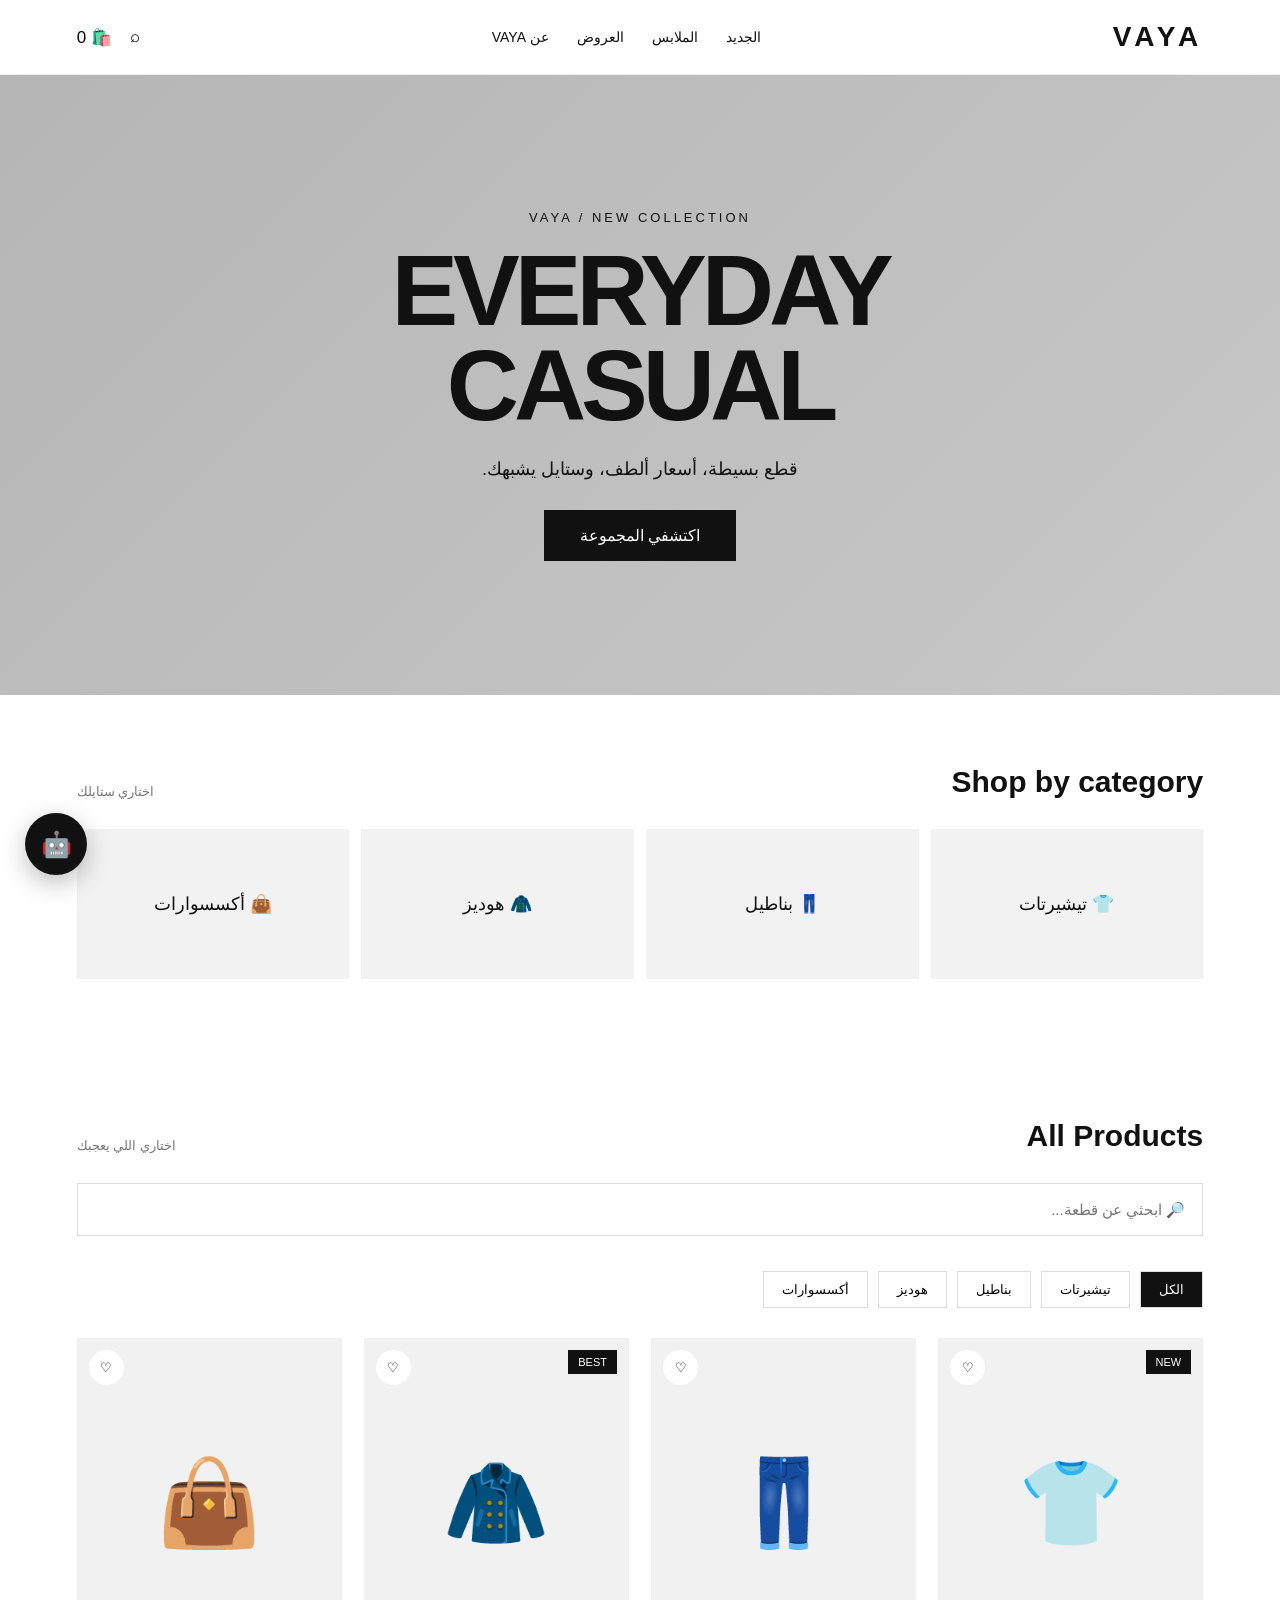
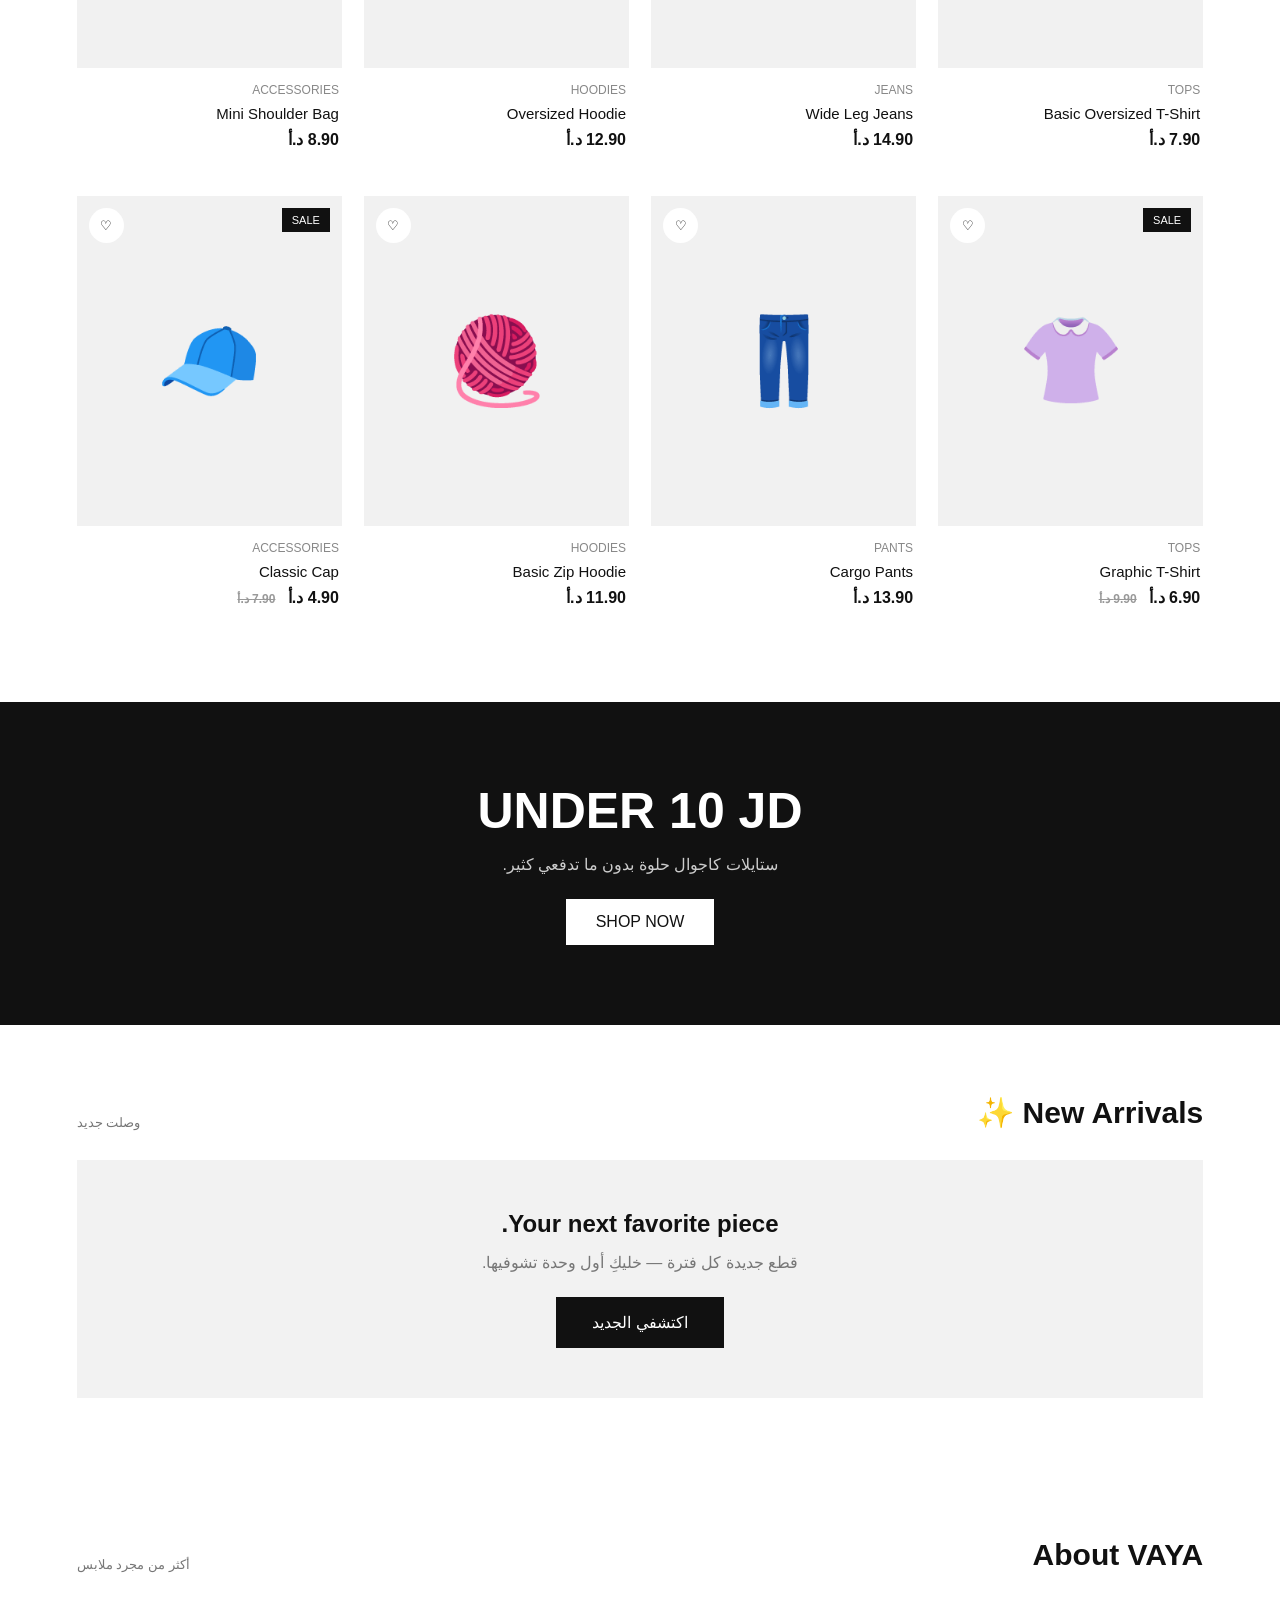
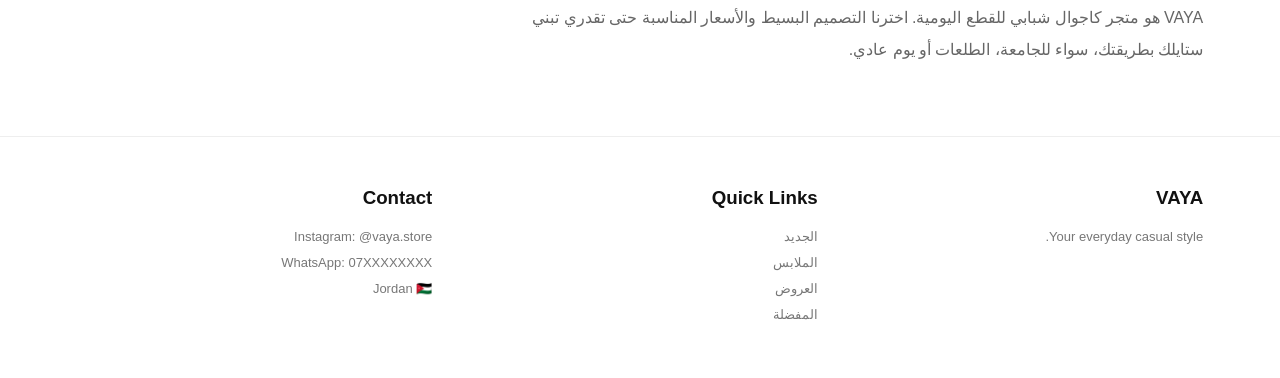
==== commit 29a94b47: "Update index.html" ====
--- a/index.html
+++ b/index.html
@@ -1,160 +1,1555 @@
 <!DOCTYPE html>
 <html lang="ar" dir="rtl">
 <head>
-  <meta charset="UTF-8">
-  <meta name="viewport" content="width=device-width, initial-scale=1.0">
-  <title>VAYA — Fashion Store</title>
-  <meta name="description" content="VAYA — متجر أزياء عصري للنساء والرجال والأطفال.">
-  <link rel="preconnect" href="https://fonts.googleapis.com">
-  <link rel="preconnect" href="https://fonts.gstatic.com" crossorigin>
-  <link href="https://fonts.googleapis.com/css2?family=Cairo:wght@400;500;600;700&family=Playfair+Display:wght@500;600;700&display=swap" rel="stylesheet">
-  <link rel="stylesheet" href="style.css">
+<meta charset="UTF-8">
+<meta name="viewport" content="width=device-width, initial-scale=1.0">
+
+<title>VAYA | Casual Store</title>
+
+<style>
+*{
+  box-sizing:border-box;
+  margin:0;
+  padding:0;
+}
+
+body{
+  font-family:Arial,Helvetica,sans-serif;
+  background:#fff;
+  color:#111;
+}
+
+/* HEADER */
+header{
+  height:75px;
+  padding:0 6%;
+  display:flex;
+  align-items:center;
+  justify-content:space-between;
+  border-bottom:1px solid #eee;
+  position:sticky;
+  top:0;
+  background:#fff;
+  z-index:100;
+}
+
+.logo{
+  font-size:28px;
+  font-weight:900;
+  letter-spacing:5px;
+}
+
+nav{
+  display:flex;
+  gap:28px;
+}
+
+nav a{
+  color:#111;
+  text-decoration:none;
+  font-size:14px;
+}
+
+.header-actions{
+  display:flex;
+  gap:18px;
+  align-items:center;
+}
+
+.icon-btn{
+  border:0;
+  background:none;
+  cursor:pointer;
+  font-size:17px;
+}
+
+/* HERO */
+.hero{
+  min-height:620px;
+  display:flex;
+  align-items:center;
+  justify-content:center;
+  text-align:center;
+  background:
+    linear-gradient(rgba(0,0,0,.18),rgba(0,0,0,.18)),
+    linear-gradient(135deg,#ddd,#f4f4f4);
+  padding:40px 20px;
+}
+
+.hero-content{
+  max-width:800px;
+}
+
+.hero-small{
+  font-size:13px;
+  letter-spacing:3px;
+  margin-bottom:18px;
+}
+
+.hero h1{
+  font-size:clamp(48px,9vw,100px);
+  line-height:.95;
+  letter-spacing:-5px;
+  margin-bottom:25px;
+}
+
+.hero p{
+  font-size:18px;
+  margin-bottom:30px;
+}
+
+.black-btn{
+  display:inline-block;
+  background:#111;
+  color:#fff;
+  padding:15px 35px;
+  text-decoration:none;
+  border:1px solid #111;
+  cursor:pointer;
+}
+
+.black-btn:hover{
+  background:#fff;
+  color:#111;
+}
+
+/* SECTIONS */
+.section{
+  padding:70px 6%;
+}
+
+.section-head{
+  display:flex;
+  justify-content:space-between;
+  align-items:end;
+  margin-bottom:30px;
+}
+
+.section-head h2{
+  font-size:30px;
+}
+
+.section-head span{
+  color:#777;
+  font-size:13px;
+}
+
+/* CATEGORIES */
+.categories{
+  display:grid;
+  grid-template-columns:repeat(4,1fr);
+  gap:12px;
+}
+
+.category{
+  height:150px;
+  background:#f2f2f2;
+  display:flex;
+  align-items:center;
+  justify-content:center;
+  font-size:18px;
+  cursor:pointer;
+  transition:.25s;
+}
+
+.category:hover{
+  background:#111;
+  color:#fff;
+}
+
+/* SEARCH */
+.search-area{
+  margin-bottom:35px;
+}
+
+.search-area input{
+  width:100%;
+  padding:17px;
+  border:1px solid #ddd;
+  outline:none;
+  font-size:15px;
+}
+
+/* FILTERS */
+.filters{
+  display:flex;
+  gap:10px;
+  flex-wrap:wrap;
+  margin-bottom:30px;
+}
+
+.filter{
+  border:1px solid #ddd;
+  background:#fff;
+  padding:10px 18px;
+  cursor:pointer;
+}
+
+.filter.active,
+.filter:hover{
+  background:#111;
+  color:#fff;
+}
+
+/* PRODUCTS */
+.products{
+  display:grid;
+  grid-template-columns:repeat(4,1fr);
+  gap:22px;
+}
+
+.product{
+  position:relative;
+  cursor:pointer;
+}
+
+.product-image{
+  height:330px;
+  background:#f1f1f1;
+  display:flex;
+  align-items:center;
+  justify-content:center;
+  font-size:85px;
+  overflow:hidden;
+}
+
+.product-image div{
+  transition:.3s;
+}
+
+.product:hover .product-image div{
+  transform:scale(1.08);
+}
+
+.badge{
+  position:absolute;
+  top:12px;
+  right:12px;
+  background:#111;
+  color:#fff;
+  padding:6px 10px;
+  font-size:11px;
+  z-index:2;
+}
+
+.favorite{
+  position:absolute;
+  top:12px;
+  left:12px;
+  border:0;
+  background:#fff;
+  width:35px;
+  height:35px;
+  border-radius:50%;
+  cursor:pointer;
+  z-index:2;
+}
+
+.product-info{
+  padding:15px 3px 25px;
+}
+
+.product-name{
+  font-size:15px;
+  margin-bottom:8px;
+}
+
+.product-category{
+  color:#888;
+  font-size:12px;
+  margin-bottom:8px;
+}
+
+.price{
+  font-weight:bold;
+}
+
+.old-price{
+  color:#999;
+  text-decoration:line-through;
+  font-size:12px;
+  margin-right:8px;
+}
+
+/* PROMO */
+.promo{
+  background:#111;
+  color:#fff;
+  text-align:center;
+  padding:80px 20px;
+}
+
+.promo h2{
+  font-size:50px;
+  margin-bottom:15px;
+}
+
+.promo p{
+  color:#ccc;
+  margin-bottom:25px;
+}
+
+.white-btn{
+  display:inline-block;
+  background:#fff;
+  color:#111;
+  padding:14px 30px;
+  text-decoration:none;
+}
+
+/* CART */
+.cart-panel{
+  position:fixed;
+  top:0;
+  left:-420px;
+  width:390px;
+  max-width:90%;
+  height:100vh;
+  background:#fff;
+  z-index:300;
+  box-shadow:0 0 30px rgba(0,0,0,.15);
+  transition:.3s;
+  padding:25px;
+  overflow-y:auto;
+}
+
+.cart-panel.open{
+  left:0;
+}
+
+.cart-top{
+  display:flex;
+  justify-content:space-between;
+  align-items:center;
+  margin-bottom:30px;
+}
+
+.close{
+  border:0;
+  background:none;
+  font-size:25px;
+  cursor:pointer;
+}
+
+.cart-item{
+  display:flex;
+  justify-content:space-between;
+  border-bottom:1px solid #eee;
+  padding:15px 0;
+  gap:10px;
+}
+
+.cart-total{
+  margin-top:30px;
+  font-size:20px;
+  font-weight:bold;
+}
+
+.whatsapp{
+  display:block;
+  text-align:center;
+  background:#111;
+  color:#fff;
+  padding:15px;
+  margin-top:20px;
+  cursor:pointer;
+}
+
+/* AI BUTTON */
+.ai-button{
+  position:fixed;
+  bottom:25px;
+  left:25px;
+  width:62px;
+  height:62px;
+  border-radius:50%;
+  border:0;
+  background:#111;
+  color:#fff;
+  font-size:25px;
+  cursor:pointer;
+  z-index:250;
+  box-shadow:0 8px 25px rgba(0,0,0,.25);
+}
+
+/* AI CHAT */
+.ai-box{
+  position:fixed;
+  bottom:100px;
+  left:25px;
+  width:350px;
+  max-width:90%;
+  height:500px;
+  background:#fff;
+  border:1px solid #ddd;
+  box-shadow:0 10px 40px rgba(0,0,0,.2);
+  z-index:240;
+  display:none;
+  flex-direction:column;
+}
+
+.ai-box.open{
+  display:flex;
+}
+
+.ai-header{
+  background:#111;
+  color:#fff;
+  padding:18px;
+  display:flex;
+  justify-content:space-between;
+}
+
+.ai-messages{
+  flex:1;
+  padding:15px;
+  overflow-y:auto;
+}
+
+.message{
+  padding:11px 13px;
+  margin-bottom:10px;
+  max-width:85%;
+  line-height:1.5;
+  font-size:13px;
+}
+
+.bot{
+  background:#f1f1f1;
+  margin-right:auto;
+}
+
+.user{
+  background:#111;
+  color:#fff;
+  margin-left:auto;
+}
+
+.ai-options{
+  padding:10px;
+  display:flex;
+  gap:6px;
+  flex-wrap:wrap;
+  border-top:1px solid #eee;
+}
+
+.ai-option{
+  background:#fff;
+  border:1px solid #ddd;
+  padding:8px;
+  font-size:11px;
+  cursor:pointer;
+}
+
+.ai-input{
+  display:flex;
+  border-top:1px solid #eee;
+}
+
+.ai-input input{
+  flex:1;
+  padding:14px;
+  border:0;
+  outline:none;
+}
+
+.ai-input button{
+  width:55px;
+  border:0;
+  background:#111;
+  color:#fff;
+  cursor:pointer;
+}
+
+/* FOOTER */
+footer{
+  border-top:1px solid #eee;
+  padding:50px 6%;
+  display:grid;
+  grid-template-columns:repeat(3,1fr);
+  gap:30px;
+}
+
+footer h3{
+  margin-bottom:15px;
+}
+
+footer p{
+  color:#777;
+  font-size:13px;
+  line-height:2;
+}
+
+/* MOBILE */
+@media(max-width:900px){
+
+  nav{
+    display:none;
+  }
+
+  .products{
+    grid-template-columns:repeat(2,1fr);
+  }
+
+  .categories{
+    grid-template-columns:repeat(2,1fr);
+  }
+
+  .product-image{
+    height:260px;
+  }
+}
+
+@media(max-width:600px){
+
+  header{
+    padding:0 5%;
+  }
+
+  .logo{
+    font-size:23px;
+  }
+
+  .hero{
+    min-height:500px;
+  }
+
+  .hero h1{
+    letter-spacing:-3px;
+  }
+
+  .section{
+    padding:50px 5%;
+  }
+
+  .products{
+    gap:12px;
+  }
+
+  .product-image{
+    height:220px;
+    font-size:60px;
+  }
+
+  .promo h2{
+    font-size:38px;
+  }
+
+  .ai-box{
+    left:5%;
+    width:90%;
+  }
+
+  footer{
+    grid-template-columns:1fr;
+  }
+}
+</style>
 </head>
+
 <body>
-  <div class="announcement">شحن مجاني للطلبات فوق 50 د.أ <span>✦</span> تشكيلة VAYA الجديدة وصلت</div>
-
-  <header class="header">
-    <div class="nav container">
-      <button class="mobile-menu" id="mobileMenu" aria-label="القائمة">☰</button>
-      <a class="brand" href="#home">VAYA</a>
-      <nav id="navLinks">
-        <a href="#home">الرئيسية</a>
-        <a href="#shop">المتجر</a>
-        <a href="#categories">الأقسام</a>
-        <a href="#new">وصل حديثًا</a>
-        <a href="#offers">العروض</a>
-      </nav>
-      <div class="actions">
-        <button id="searchBtn" class="icon" aria-label="بحث">⌕</button>
-        <button id="favoritesBtn" class="icon" aria-label="المفضلة">♡<b id="favCount">0</b></button>
-        <button id="cartBtn" class="icon" aria-label="السلة">🛍<b id="cartCount">0</b></button>
+
+<header>
+
+  <div class="logo">VAYA</div>
+
+  <nav>
+    <a href="#new">الجديد</a>
+    <a href="#shop">الملابس</a>
+    <a href="#sale">العروض</a>
+    <a href="#about">عن VAYA</a>
+  </nav>
+
+  <div class="header-actions">
+    <button class="icon-btn" onclick="focusSearch()">⌕</button>
+
+    <button class="icon-btn" onclick="openCart()">
+      🛍️ <span id="cartCount">0</span>
+    </button>
+  </div>
+
+</header>
+
+
+<!-- HERO -->
+
+<section class="hero">
+
+  <div class="hero-content">
+
+    <div class="hero-small">
+      VAYA / NEW COLLECTION
+    </div>
+
+    <h1>
+      EVERYDAY<br>
+      CASUAL
+    </h1>
+
+    <p>
+      قطع بسيطة، أسعار ألطف، وستايل يشبهك.
+    </p>
+
+    <a href="#shop" class="black-btn">
+      اكتشفي المجموعة
+    </a>
+
+  </div>
+
+</section>
+
+
+<!-- CATEGORIES -->
+
+<section class="section">
+
+  <div class="section-head">
+    <h2>Shop by category</h2>
+    <span>اختاري ستايلك</span>
+  </div>
+
+  <div class="categories">
+
+    <div class="category" onclick="filterProducts('tops')">
+      👕 تيشيرتات
+    </div>
+
+    <div class="category" onclick="filterProducts('jeans')">
+      👖 بناطيل
+    </div>
+
+    <div class="category" onclick="filterProducts('hoodies')">
+      🧥 هوديز
+    </div>
+
+    <div class="category" onclick="filterProducts('accessories')">
+      👜 أكسسوارات
+    </div>
+
+  </div>
+
+</section>
+
+
+<!-- PRODUCTS -->
+
+<section class="section" id="shop">
+
+  <div class="section-head">
+    <h2>All Products</h2>
+    <span>اختاري اللي يعجبك</span>
+  </div>
+
+  <div class="search-area">
+
+    <input
+      id="searchInput"
+      type="text"
+      placeholder="🔎 ابحثي عن قطعة..."
+      oninput="searchProducts()"
+    >
+
+  </div>
+
+  <div class="filters">
+
+    <button class="filter active" onclick="filterProducts('all',this)">
+      الكل
+    </button>
+
+    <button class="filter" onclick="filterProducts('tops',this)">
+      تيشيرتات
+    </button>
+
+    <button class="filter" onclick="filterProducts('jeans',this)">
+      بناطيل
+    </button>
+
+    <button class="filter" onclick="filterProducts('hoodies',this)">
+      هوديز
+    </button>
+
+    <button class="filter" onclick="filterProducts('accessories',this)">
+      أكسسوارات
+    </button>
+
+  </div>
+
+
+  <div class="products" id="products">
+
+    <!-- 1 -->
+
+    <div class="product" data-category="tops" data-name="Basic Oversized T-Shirt">
+
+      <span class="badge">NEW</span>
+
+      <button class="favorite" onclick="favorite(event)">♡</button>
+
+      <div class="product-image">
+        <div>👕</div>
       </div>
+
+      <div class="product-info">
+
+        <div class="product-category">TOPS</div>
+
+        <div class="product-name">
+          Basic Oversized T-Shirt
+        </div>
+
+        <div class="price">
+          7.90 د.أ
+        </div>
+
+      </div>
+
     </div>
-    <div class="searchbar" id="searchbar">
-      <div class="container search-inner">
-        <input id="searchInput" type="search" placeholder="ابحثي عن فستان، بليزر، حذاء...">
-        <button id="clearSearch">مسح</button>
+
+
+    <!-- 2 -->
+
+    <div class="product" data-category="jeans" data-name="Wide Leg Jeans">
+
+      <button class="favorite" onclick="favorite(event)">♡</button>
+
+      <div class="product-image">
+        <div>👖</div>
       </div>
+
+      <div class="product-info">
+
+        <div class="product-category">JEANS</div>
+
+        <div class="product-name">
+          Wide Leg Jeans
+        </div>
+
+        <div class="price">
+          14.90 د.أ
+        </div>
+
+      </div>
+
     </div>
-  </header>
-
-  <main>
-    <section class="hero" id="home">
-      <div class="hero-copy">
-        <p class="eyebrow">VAYA / NEW SEASON</p>
-        <h1>أسلوبكِ.<br><em>بطريقتكِ.</em></h1>
-        <p class="hero-desc">قطع مختارة بعناية تجمع بين البساطة، الأناقة، واللمسة العصرية لكل يوم وكل مناسبة.</p>
-        <div class="hero-buttons">
-          <button class="btn dark" data-scroll="#shop">تسوّقي الآن</button>
-          <button class="btn light" data-scroll="#categories">استكشفي الأقسام</button>
-        </div>
+
+
+    <!-- 3 -->
+
+    <div class="product" data-category="hoodies" data-name="Oversized Hoodie">
+
+      <span class="badge">BEST</span>
+
+      <button class="favorite" onclick="favorite(event)">♡</button>
+
+      <div class="product-image">
+        <div>🧥</div>
       </div>
-      <div class="hero-visual">
-        <div class="hero-badge">VAYA<br><small>EST. 2026</small></div>
+
+      <div class="product-info">
+
+        <div class="product-category">HOODIES</div>
+
+        <div class="product-name">
+          Oversized Hoodie
+        </div>
+
+        <div class="price">
+          12.90 د.أ
+        </div>
+
       </div>
-    </section>
-
-    <section class="section" id="categories">
-      <div class="section-head">
-        <div><p class="eyebrow">SHOP BY CATEGORY</p><h2>اختاري عالمك</h2></div>
-        <p>كل قسم مرتب بمنتجاته الخاصة، لتوصلي للي بدك إياه بسرعة.</p>
+
+    </div>
+
+
+    <!-- 4 -->
+
+    <div class="product" data-category="accessories" data-name="Mini Shoulder Bag">
+
+      <button class="favorite" onclick="favorite(event)">♡</button>
+
+      <div class="product-image">
+        <div>👜</div>
       </div>
-      <div class="category-grid">
-        <button class="category-card women" data-category="women"><span>WOMEN</span><strong>نسائي</strong></button>
-        <button class="category-card men" data-category="men"><span>MEN</span><strong>رجالي</strong></button>
-        <button class="category-card girls" data-category="girls"><span>GIRLS</span><strong>بنات</strong></button>
-        <button class="category-card boys" data-category="boys"><span>BOYS</span><strong>أولاد</strong></button>
-        <button class="category-card shoes" data-category="shoes"><span>SHOES</span><strong>أحذية</strong></button>
-        <button class="category-card bags" data-category="bags"><span>BAGS & ACCESSORIES</span><strong>شنط وإكسسوارات</strong></button>
+
+      <div class="product-info">
+
+        <div class="product-category">ACCESSORIES</div>
+
+        <div class="product-name">
+          Mini Shoulder Bag
+        </div>
+
+        <div class="price">
+          8.90 د.أ
+        </div>
+
       </div>
-    </section>
-
-    <section class="section shop-section" id="shop">
-      <div class="section-head">
-        <div><p class="eyebrow">VAYA COLLECTION</p><h2 id="collectionTitle">كل المنتجات</h2></div>
-        <span id="resultCount" class="result-count"></span>
+
+    </div>
+
+
+    <!-- 5 -->
+
+    <div class="product" data-category="tops" data-name="Graphic T-Shirt">
+
+      <span class="badge">SALE</span>
+
+      <button class="favorite" onclick="favorite(event)">♡</button>
+
+      <div class="product-image">
+        <div>👚</div>
       </div>
-      <div class="shop-tools">
-        <div class="chips" id="chips">
-          <button class="chip active" data-category="all">الكل</button>
-          <button class="chip" data-category="women">نسائي</button>
-          <button class="chip" data-category="men">رجالي</button>
-          <button class="chip" data-category="girls">بنات</button>
-          <button class="chip" data-category="boys">أولاد</button>
-          <button class="chip" data-category="shoes">أحذية</button>
-          <button class="chip" data-category="bags">شنط وإكسسوارات</button>
-        </div>
-        <select id="sortSelect" aria-label="ترتيب المنتجات">
-          <option value="featured">الأكثر تميزًا</option>
-          <option value="low">السعر: من الأقل للأعلى</option>
-          <option value="high">السعر: من الأعلى للأقل</option>
-          <option value="name">الاسم</option>
-        </select>
+
+      <div class="product-info">
+
+        <div class="product-category">TOPS</div>
+
+        <div class="product-name">
+          Graphic T-Shirt
+        </div>
+
+        <div class="price">
+          6.90 د.أ
+          <span class="old-price">9.90 د.أ</span>
+        </div>
+
       </div>
-      <div class="product-grid" id="productGrid"></div>
-      <div class="empty-state" id="emptyState" hidden>ما لقينا منتجات مطابقة لبحثك.</div>
-    </section>
-
-    <section class="editorial" id="new">
-      <div class="editorial-image"></div>
-      <div class="editorial-copy">
-        <p class="eyebrow">THE VAYA EDIT</p>
-        <h2>Elegance, without trying too hard.</h2>
-        <p>اختيارات هادئة، قصّات مرتبة، وتفاصيل بتخلي القطعة تحكي عنكِ.</p>
-        <button class="btn dark" data-scroll="#shop">شاهدي المجموعة</button>
+
+    </div>
+
+
+    <!-- 6 -->
+
+    <div class="product" data-category="jeans" data-name="Cargo Pants">
+
+      <button class="favorite" onclick="favorite(event)">♡</button>
+
+      <div class="product-image">
+        <div>👖</div>
       </div>
-    </section>
-
-    <section class="section" id="offers">
-      <div class="offer">
-        <div><p class="eyebrow">LIMITED EDIT</p><h2>خصومات مختارة حتى 30%</h2><p>على مجموعة من القطع المختارة لفترة محدودة.</p></div>
-        <button class="btn light" data-filter-sale>تسوّقي العروض</button>
+
+      <div class="product-info">
+
+        <div class="product-category">PANTS</div>
+
+        <div class="product-name">
+          Cargo Pants
+        </div>
+
+        <div class="price">
+          13.90 د.أ
+        </div>
+
       </div>
-    </section>
-
-    <section class="newsletter">
-      <p class="eyebrow">VAYA NOTES</p>
-      <h2>خليكِ أول وحدة تعرف</h2>
-      <p>اشتركي ليصلك الجديد والعروض قبل الكل.</p>
-      <form id="newsletterForm">
-        <input type="email" required placeholder="البريد الإلكتروني">
-        <button type="submit">اشتراك</button>
-      </form>
-      <small id="newsletterMsg"></small>
-    </section>
-  </main>
-
-  <footer>
-    <div class="container footer-grid">
-      <div><a class="brand footer-brand" href="#home">VAYA</a><p>أسلوب عصري، اختيارات أذكى، وتفاصيل بتشبهك.</p></div>
-      <div><h4>تسوّقي</h4><a href="#shop" data-footer-category="women">نسائي</a><a href="#shop" data-footer-category="men">رجالي</a><a href="#shop" data-footer-category="girls">بنات</a><a href="#shop" data-footer-category="boys">أولاد</a></div>
-      <div><h4>المساعدة</h4><a href="#">الشحن والتوصيل</a><a href="#">الاستبدال والإرجاع</a><a href="#">الأسئلة الشائعة</a><a href="#">تواصل معنا</a></div>
-      <div><h4>تابعينا</h4><a href="#">Instagram</a><a href="#">TikTok</a><a href="#">Facebook</a></div>
+
     </div>
-    <div class="container copyright">© 2026 VAYA — All Rights Reserved.</div>
-  </footer>
-
-  <div class="overlay" id="overlay"></div>
-
-  <aside class="drawer" id="cartDrawer">
-    <div class="drawer-head"><h3>سلة التسوق</h3><button class="close" data-close="cartDrawer">×</button></div>
-    <div id="cartItems" class="drawer-body"></div>
-    <div class="drawer-foot"><div><span>المجموع</span><strong id="cartTotal">0.00 د.أ</strong></div><button class="btn dark full" id="checkoutBtn">إتمام الطلب</button></div>
-  </aside>
-
-  <aside class="drawer" id="favDrawer">
-    <div class="drawer-head"><h3>المفضلة</h3><button class="close" data-close="favDrawer">×</button></div>
-    <div id="favItems" class="drawer-body"></div>
-  </aside>
-
-  <div class="modal" id="productModal" aria-hidden="true">
-    <div class="modal-card">
-      <button class="modal-close" data-close="productModal">×</button>
-      <div id="modalContent"></div>
+
+
+    <!-- 7 -->
+
+    <div class="product" data-category="hoodies" data-name="Zip Hoodie">
+
+      <button class="favorite" onclick="favorite(event)">♡</button>
+
+      <div class="product-image">
+        <div>🧶</div>
+      </div>
+
+      <div class="product-info">
+
+        <div class="product-category">HOODIES</div>
+
+        <div class="product-name">
+          Basic Zip Hoodie
+        </div>
+
+        <div class="price">
+          11.90 د.أ
+        </div>
+
+      </div>
+
     </div>
-  </div>
-
-  <div class="toast" id="toast"></div>
-  <script src="script.js"></script>
+
+
+    <!-- 8 -->
+
+    <div class="product" data-category="accessories" data-name="Classic Cap">
+
+      <span class="badge">SALE</span>
+
+      <button class="favorite" onclick="favorite(event)">♡</button>
+
+      <div class="product-image">
+        <div>🧢</div>
+      </div>
+
+      <div class="product-info">
+
+        <div class="product-category">ACCESSORIES</div>
+
+        <div class="product-name">
+          Classic Cap
+        </div>
+
+        <div class="price">
+          4.90 د.أ
+          <span class="old-price">7.90 د.أ</span>
+        </div>
+
+      </div>
+
+    </div>
+
+  </div>
+
+</section>
+
+
+<!-- PROMO -->
+
+<section class="promo" id="sale">
+
+  <h2>UNDER 10 JD</h2>
+
+  <p>
+    ستايلات كاجوال حلوة بدون ما تدفعي كثير.
+  </p>
+
+  <a href="#shop" class="white-btn">
+    SHOP NOW
+  </a>
+
+</section>
+
+
+<!-- NEW -->
+
+<section class="section" id="new">
+
+  <div class="section-head">
+
+    <h2>New Arrivals ✨</h2>
+
+    <span>
+      وصلت جديد
+    </span>
+
+  </div>
+
+  <div style="
+    background:#f2f2f2;
+    padding:50px;
+    text-align:center;
+  ">
+
+    <h2 style="margin-bottom:15px;">
+      Your next favorite piece.
+    </h2>
+
+    <p style="color:#777;margin-bottom:25px;">
+      قطع جديدة كل فترة — خليكِ أول وحدة تشوفيها.
+    </p>
+
+    <a href="#shop" class="black-btn">
+      اكتشفي الجديد
+    </a>
+
+  </div>
+
+</section>
+
+
+<!-- ABOUT -->
+
+<section class="section" id="about">
+
+  <div class="section-head">
+
+    <h2>About VAYA</h2>
+
+    <span>
+      أكثر من مجرد ملابس
+    </span>
+
+  </div>
+
+  <p style="
+    max-width:700px;
+    line-height:2;
+    color:#666;
+  ">
+
+    VAYA هو متجر كاجوال شبابي للقطع اليومية.
+    اخترنا التصميم البسيط والأسعار المناسبة حتى تقدري
+    تبني ستايلك بطريقتك، سواء للجامعة، الطلعات أو يوم عادي.
+
+  </p>
+
+</section>
+
+
+<!-- FOOTER -->
+
+<footer>
+
+  <div>
+
+    <h3>VAYA</h3>
+
+    <p>
+      Your everyday casual style.
+    </p>
+
+  </div>
+
+
+  <div>
+
+    <h3>Quick Links</h3>
+
+    <p>
+      الجديد<br>
+      الملابس<br>
+      العروض<br>
+      المفضلة
+    </p>
+
+  </div>
+
+
+  <div>
+
+    <h3>Contact</h3>
+
+    <p>
+      Instagram: @vaya.store<br>
+      WhatsApp: 07XXXXXXXX<br>
+      Jordan 🇯🇴
+    </p>
+
+  </div>
+
+</footer>
+
+
+<!-- CART -->
+
+<div class="cart-panel" id="cartPanel">
+
+  <div class="cart-top">
+
+    <h2>سلة التسوق</h2>
+
+    <button class="close" onclick="closeCart()">
+      ×
+    </button>
+
+  </div>
+
+  <div id="cartItems">
+
+    <p style="color:#777;">
+      السلة فاضية حاليًا 🛍️
+    </p>
+
+  </div>
+
+  <div class="cart-total">
+    المجموع: <span id="total">0.00</span> د.أ
+  </div>
+
+  <div class="whatsapp" onclick="orderWhatsApp()">
+    اطلب عبر WhatsApp
+  </div>
+
+</div>
+
+
+<!-- AI BUTTON -->
+
+<button class="ai-button" onclick="toggleAI()">
+  🤖
+</button>
+
+
+<!-- AI CHAT -->
+
+<div class="ai-box" id="aiBox">
+
+  <div class="ai-header">
+
+    <strong>
+      VAYA AI
+    </strong>
+
+    <button
+      onclick="toggleAI()"
+      style="
+        background:none;
+        border:0;
+        color:white;
+        cursor:pointer;
+      "
+    >
+      ×
+    </button>
+
+  </div>
+
+
+  <div class="ai-messages" id="aiMessages">
+
+    <div class="message bot">
+
+      أهلًا 👋 أنا VAYA AI 🤖<br><br>
+
+      ساعديني أعرف شو بدك، وأنا بساعدك تختاري اللوك المناسب ✨
+
+    </div>
+
+  </div>
+
+
+  <div class="ai-options">
+
+    <button class="ai-option"
+      onclick="aiQuick('بدي لوك للجامعة')">
+      🎓 لوك جامعة
+    </button>
+
+    <button class="ai-option"
+      onclick="aiQuick('بدي اشي تحت 10 دنانير')">
+      💸 تحت 10 دنانير
+    </button>
+
+    <button class="ai-option"
+      onclick="aiQuick('بدي لوك كاجوال')">
+      👕 لوك كاجوال
+    </button>
+
+  </div>
+
+
+  <div class="ai-input">
+
+    <input
+      id="aiInput"
+      type="text"
+      placeholder="اكتبي شو بدك..."
+      onkeydown="if(event.key==='Enter')sendAI()"
+    >
+
+    <button onclick="sendAI()">
+      ➤
+    </button>
+
+  </div>
+
+</div>
+
+
+<script>
+
+/* CART */
+
+let cart = [];
+let total = 0;
+
+document.querySelectorAll(".product").forEach(product => {
+
+  product.addEventListener("click", function(e){
+
+    if(
+      e.target.classList.contains("favorite") ||
+      e.target.closest(".favorite")
+    ){
+      return;
+    }
+
+    const name =
+      product.dataset.name;
+
+    const priceText =
+      product.querySelector(".price").innerText;
+
+    const price =
+      parseFloat(
+        priceText.replace(",",".")
+      );
+
+    cart.push({
+      name:name,
+      price:price
+    });
+
+    total += price;
+
+    updateCart();
+
+    openCart();
+
+  });
+
+});
+
+
+function updateCart(){
+
+  document.getElementById("cartCount").innerText =
+    cart.length;
+
+  const box =
+    document.getElementById("cartItems");
+
+  if(cart.length === 0){
+
+    box.innerHTML =
+      '<p style="color:#777;">السلة فاضية حاليًا 🛍️</p>';
+
+  }else{
+
+    box.innerHTML = "";
+
+    cart.forEach((item,index)=>{
+
+      box.innerHTML += `
+
+        <div class="cart-item">
+
+          <span>
+            ${item.name}
+          </span>
+
+          <strong>
+            ${item.price.toFixed(2)} د.أ
+          </strong>
+
+          <button
+            onclick="removeItem(${index})"
+            style="
+              border:0;
+              background:none;
+              cursor:pointer;
+            "
+          >
+            ×
+          </button>
+
+        </div>
+
+      `;
+
+    });
+
+  }
+
+  document.getElementById("total").innerText =
+    total.toFixed(2);
+
+}
+
+
+function removeItem(index){
+
+  total -= cart[index].price;
+
+  cart.splice(index,1);
+
+  updateCart();
+
+}
+
+
+function openCart(){
+
+  document
+    .getElementById("cartPanel")
+    .classList.add("open");
+
+}
+
+
+function closeCart(){
+
+  document
+    .getElementById("cartPanel")
+    .classList.remove("open");
+
+}
+
+
+function orderWhatsApp(){
+
+  if(cart.length === 0){
+
+    alert("السلة فاضية 😅");
+
+    return;
+
+  }
+
+  let message =
+    "مرحبا VAYA 👋 أريد طلب:%0A%0A";
+
+  cart.forEach(item=>{
+
+    message +=
+      "• " +
+      item.name +
+      " - " +
+      item.price +
+      " د.أ%0A";
+
+  });
+
+  message +=
+    "%0Aالمجموع: " +
+    total.toFixed(2) +
+    " د.أ";
+
+  window.open(
+    "https://wa.me/962700000000?text=" +
+    message,
+    "_blank"
+  );
+
+}
+
+
+/* FAVORITES */
+
+function favorite(event){
+
+  event.stopPropagation();
+
+  const button =
+    event.currentTarget;
+
+  button.innerText =
+    button.innerText === "♡"
+    ? "♥"
+    : "♡";
+
+}
+
+
+/* SEARCH */
+
+function searchProducts(){
+
+  const query =
+    document
+      .getElementById("searchInput")
+      .value
+      .toLowerCase();
+
+  document
+    .querySelectorAll(".product")
+    .forEach(product=>{
+
+      const name =
+        product.dataset.name.toLowerCase();
+
+      product.style.display =
+        name.includes(query)
+        ? ""
+        : "none";
+
+    });
+
+}
+
+
+function focusSearch(){
+
+  document
+    .getElementById("searchInput")
+    .focus();
+
+  document
+    .getElementById("shop")
+    .scrollIntoView({
+      behavior:"smooth"
+    });
+
+}
+
+
+/* FILTER */
+
+function filterProducts(category, button){
+
+  document
+    .querySelectorAll(".product")
+    .forEach(product=>{
+
+      product.style.display =
+        category === "all" ||
+        product.dataset.category === category
+        ? ""
+        : "none";
+
+    });
+
+  if(button){
+
+    document
+      .querySelectorAll(".filter")
+      .forEach(btn =>
+        btn.classList.remove("active")
+      );
+
+    button.classList.add("active");
+
+  }
+
+}
+
+
+/* AI */
+
+function toggleAI(){
+
+  document
+    .getElementById("aiBox")
+    .classList.toggle("open");
+
+}
+
+
+function addAIMessage(text,type){
+
+  const box =
+    document.getElementById("aiMessages");
+
+  const div =
+    document.createElement("div");
+
+  div.className =
+    "message " + type;
+
+  div.innerHTML =
+    text;
+
+  box.appendChild(div);
+
+  box.scrollTop =
+    box.scrollHeight;
+
+}
+
+
+function aiQuick(text){
+
+  addAIMessage(
+    text,
+    "user"
+  );
+
+  aiReply(text);
+
+}
+
+
+function sendAI(){
+
+  const input =
+    document.getElementById("aiInput");
+
+  const text =
+    input.value.trim();
+
+  if(!text) return;
+
+  addAIMessage(
+    text,
+    "user"
+  );
+
+  input.value = "";
+
+  aiReply(text);
+
+}
+
+
+function aiReply(text){
+
+  const t =
+    text.toLowerCase();
+
+  let reply = "";
+
+  if(
+    t.includes("10") ||
+    t.includes("رخيص") ||
+    t.includes("سعر")
+  ){
+
+    reply =
+      "أكيد 💸 إذا ميزانيتك تحت 10 دنانير، أنصحك بـ:<br><br>" +
+      "👕 Graphic T-Shirt — 6.90 د.أ<br>" +
+      "👕 Basic T-Shirt — 7.90 د.أ<br>" +
+      "🧢 Classic Cap — 4.90 د.أ<br>" +
+      "👜 Mini Shoulder Bag — 8.90 د.أ";
+
+  }
+
+  else if(
+    t.includes("جامعة") ||
+    t.includes("جامعه")
+  ){
+
+    reply =
+      "لوك الجامعة لازم يكون مريح وكاجوال 🎓✨<br><br>" +
+      "👕 Oversized T-Shirt<br>" +
+      "👖 Wide Leg Jeans<br>" +
+      "👜 Mini Shoulder Bag<br><br>" +
+      "ستايل بسيط ومرتب طول اليوم 🤍";
+
+  }
+
+  else if(
+    t.includes("كاجوال") ||
+    t.includes("لوك")
+  ){
+
+    reply =
+      "تمام 😎 عندي لك لوك كاجوال بسيط:<br><br>" +
+      "👕 Graphic T-Shirt — 6.90 د.أ<br>" +
+      "👖 Cargo Pants — 13.90 د.أ<br>" +
+      "🧢 Classic Cap — 4.90 د.أ<br><br>" +
+      "المجموع تقريبًا 25.70 د.أ ✨";
+
+  }
+
+  else{
+
+    reply =
+      "أكيد 🤍 احكيلي أكثر شو بدك، مثل:<br><br>" +
+      "• لوك جامعة 🎓<br>" +
+      "• شيء تحت 10 دنانير 💸<br>" +
+      "• لوك كاجوال 👕<br>" +
+      "• هودي 🧥<br>" +
+      "• بنطلون 👖";
+
+  }
+
+  setTimeout(()=>{
+
+    addAIMessage(
+      reply,
+      "bot"
+    );
+
+  },500);
+
+}
+
+</script>
+
 </body>
-</html>+</html>
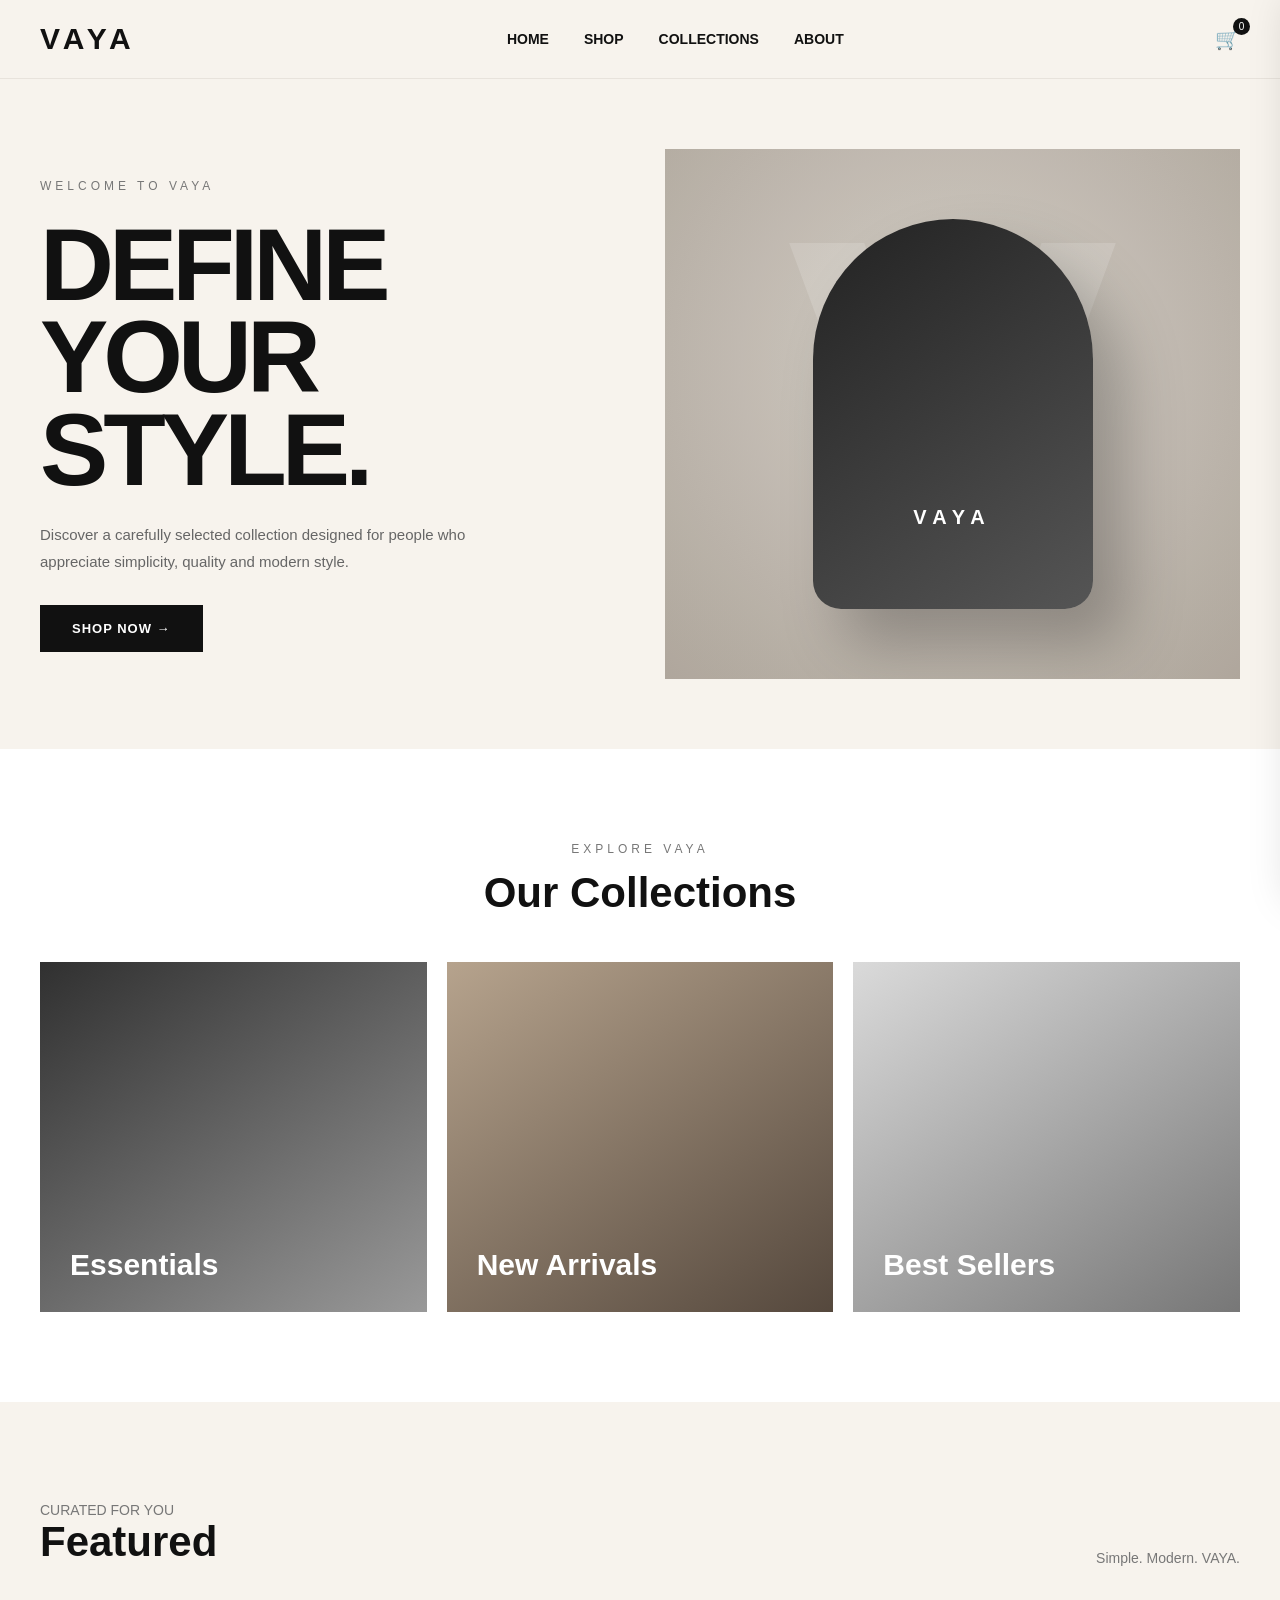
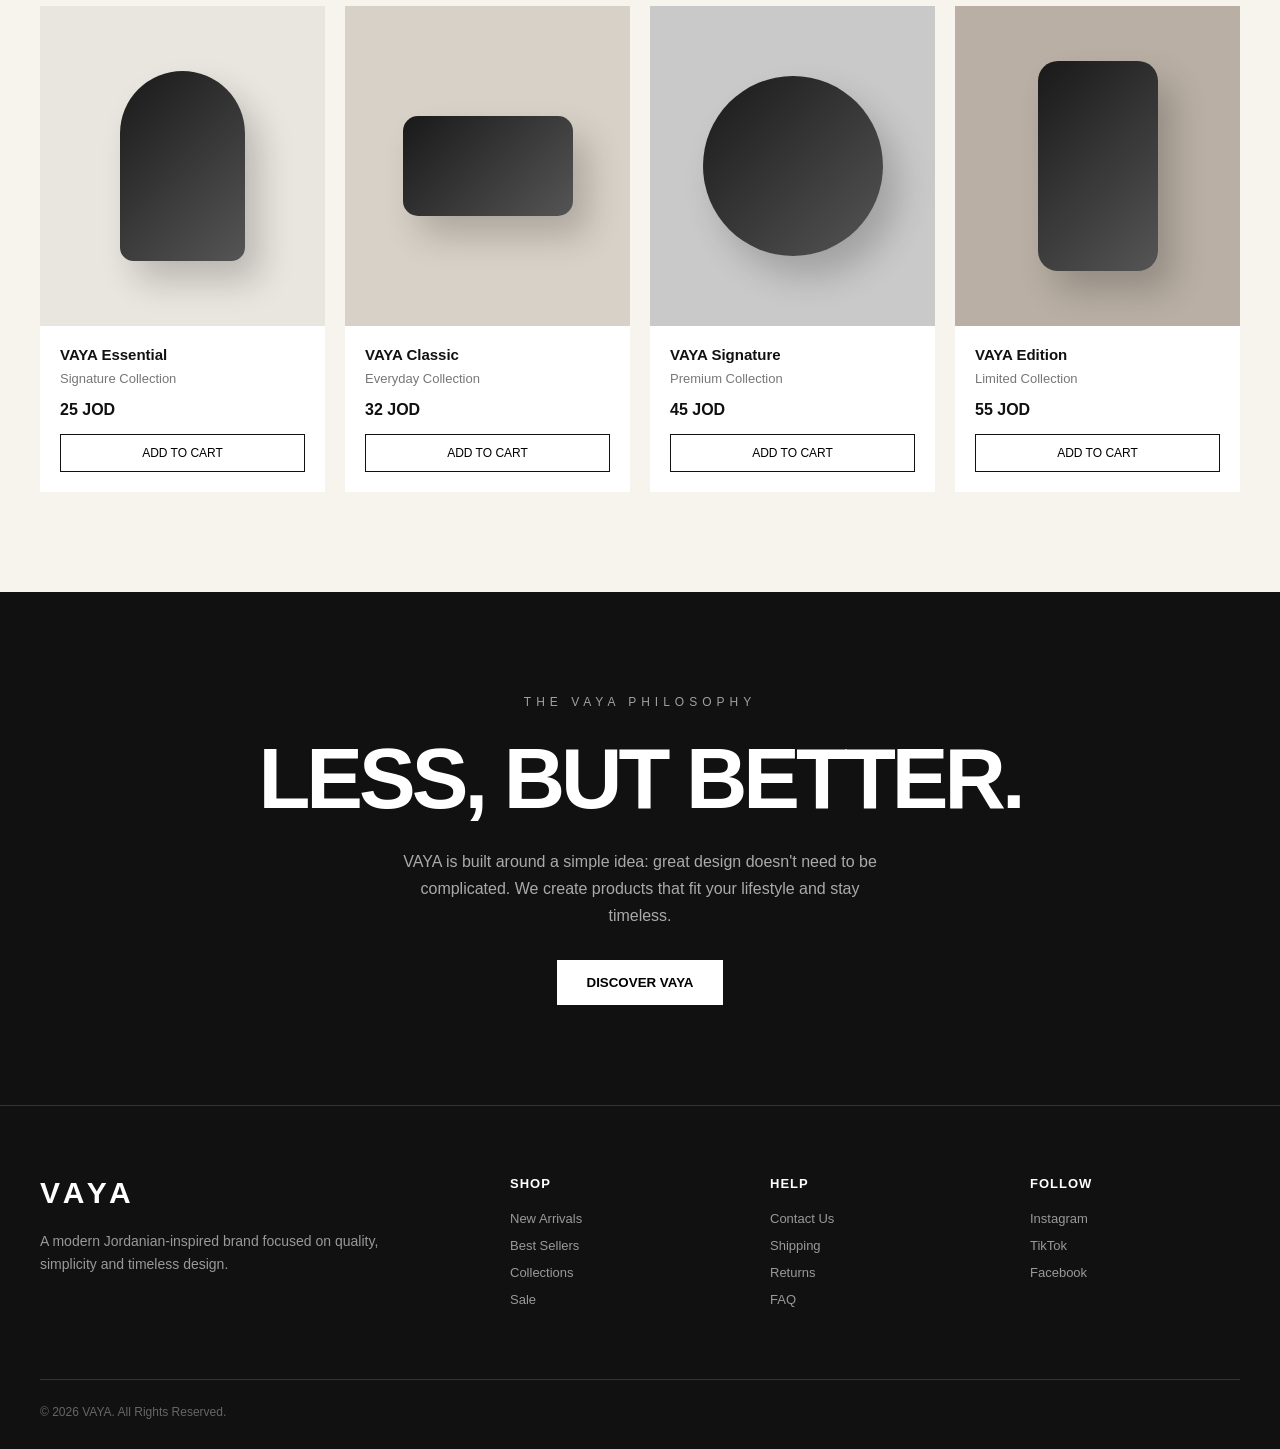
==== commit 5efbde45: "Update index.html" ====
--- a/index.html
+++ b/index.html
@@ -1,1555 +1,996 @@
 <!DOCTYPE html>
-<html lang="ar" dir="rtl">
+<html lang="en">
 <head>
-<meta charset="UTF-8">
-<meta name="viewport" content="width=device-width, initial-scale=1.0">
-
-<title>VAYA | Casual Store</title>
-
-<style>
-*{
-  box-sizing:border-box;
-  margin:0;
-  padding:0;
-}
-
-body{
-  font-family:Arial,Helvetica,sans-serif;
-  background:#fff;
-  color:#111;
-}
-
-/* HEADER */
-header{
-  height:75px;
-  padding:0 6%;
-  display:flex;
-  align-items:center;
-  justify-content:space-between;
-  border-bottom:1px solid #eee;
-  position:sticky;
-  top:0;
-  background:#fff;
-  z-index:100;
-}
-
-.logo{
-  font-size:28px;
-  font-weight:900;
-  letter-spacing:5px;
-}
-
-nav{
-  display:flex;
-  gap:28px;
-}
-
-nav a{
-  color:#111;
-  text-decoration:none;
-  font-size:14px;
-}
-
-.header-actions{
-  display:flex;
-  gap:18px;
-  align-items:center;
-}
-
-.icon-btn{
-  border:0;
-  background:none;
-  cursor:pointer;
-  font-size:17px;
-}
-
-/* HERO */
-.hero{
-  min-height:620px;
-  display:flex;
-  align-items:center;
-  justify-content:center;
-  text-align:center;
-  background:
-    linear-gradient(rgba(0,0,0,.18),rgba(0,0,0,.18)),
-    linear-gradient(135deg,#ddd,#f4f4f4);
-  padding:40px 20px;
-}
-
-.hero-content{
-  max-width:800px;
-}
-
-.hero-small{
-  font-size:13px;
-  letter-spacing:3px;
-  margin-bottom:18px;
-}
-
-.hero h1{
-  font-size:clamp(48px,9vw,100px);
-  line-height:.95;
-  letter-spacing:-5px;
-  margin-bottom:25px;
-}
-
-.hero p{
-  font-size:18px;
-  margin-bottom:30px;
-}
-
-.black-btn{
-  display:inline-block;
-  background:#111;
-  color:#fff;
-  padding:15px 35px;
-  text-decoration:none;
-  border:1px solid #111;
-  cursor:pointer;
-}
-
-.black-btn:hover{
-  background:#fff;
-  color:#111;
-}
-
-/* SECTIONS */
-.section{
-  padding:70px 6%;
-}
-
-.section-head{
-  display:flex;
-  justify-content:space-between;
-  align-items:end;
-  margin-bottom:30px;
-}
-
-.section-head h2{
-  font-size:30px;
-}
-
-.section-head span{
-  color:#777;
-  font-size:13px;
-}
-
-/* CATEGORIES */
-.categories{
-  display:grid;
-  grid-template-columns:repeat(4,1fr);
-  gap:12px;
-}
-
-.category{
-  height:150px;
-  background:#f2f2f2;
-  display:flex;
-  align-items:center;
-  justify-content:center;
-  font-size:18px;
-  cursor:pointer;
-  transition:.25s;
-}
-
-.category:hover{
-  background:#111;
-  color:#fff;
-}
-
-/* SEARCH */
-.search-area{
-  margin-bottom:35px;
-}
-
-.search-area input{
-  width:100%;
-  padding:17px;
-  border:1px solid #ddd;
-  outline:none;
-  font-size:15px;
-}
-
-/* FILTERS */
-.filters{
-  display:flex;
-  gap:10px;
-  flex-wrap:wrap;
-  margin-bottom:30px;
-}
-
-.filter{
-  border:1px solid #ddd;
-  background:#fff;
-  padding:10px 18px;
-  cursor:pointer;
-}
-
-.filter.active,
-.filter:hover{
-  background:#111;
-  color:#fff;
-}
-
-/* PRODUCTS */
-.products{
-  display:grid;
-  grid-template-columns:repeat(4,1fr);
-  gap:22px;
-}
-
-.product{
-  position:relative;
-  cursor:pointer;
-}
-
-.product-image{
-  height:330px;
-  background:#f1f1f1;
-  display:flex;
-  align-items:center;
-  justify-content:center;
-  font-size:85px;
-  overflow:hidden;
-}
-
-.product-image div{
-  transition:.3s;
-}
-
-.product:hover .product-image div{
-  transform:scale(1.08);
-}
-
-.badge{
-  position:absolute;
-  top:12px;
-  right:12px;
-  background:#111;
-  color:#fff;
-  padding:6px 10px;
-  font-size:11px;
-  z-index:2;
-}
-
-.favorite{
-  position:absolute;
-  top:12px;
-  left:12px;
-  border:0;
-  background:#fff;
-  width:35px;
-  height:35px;
-  border-radius:50%;
-  cursor:pointer;
-  z-index:2;
-}
-
-.product-info{
-  padding:15px 3px 25px;
-}
-
-.product-name{
-  font-size:15px;
-  margin-bottom:8px;
-}
-
-.product-category{
-  color:#888;
-  font-size:12px;
-  margin-bottom:8px;
-}
-
-.price{
-  font-weight:bold;
-}
-
-.old-price{
-  color:#999;
-  text-decoration:line-through;
-  font-size:12px;
-  margin-right:8px;
-}
-
-/* PROMO */
-.promo{
-  background:#111;
-  color:#fff;
-  text-align:center;
-  padding:80px 20px;
-}
-
-.promo h2{
-  font-size:50px;
-  margin-bottom:15px;
-}
-
-.promo p{
-  color:#ccc;
-  margin-bottom:25px;
-}
-
-.white-btn{
-  display:inline-block;
-  background:#fff;
-  color:#111;
-  padding:14px 30px;
-  text-decoration:none;
-}
-
-/* CART */
-.cart-panel{
-  position:fixed;
-  top:0;
-  left:-420px;
-  width:390px;
-  max-width:90%;
-  height:100vh;
-  background:#fff;
-  z-index:300;
-  box-shadow:0 0 30px rgba(0,0,0,.15);
-  transition:.3s;
-  padding:25px;
-  overflow-y:auto;
-}
-
-.cart-panel.open{
-  left:0;
-}
-
-.cart-top{
-  display:flex;
-  justify-content:space-between;
-  align-items:center;
-  margin-bottom:30px;
-}
-
-.close{
-  border:0;
-  background:none;
-  font-size:25px;
-  cursor:pointer;
-}
-
-.cart-item{
-  display:flex;
-  justify-content:space-between;
-  border-bottom:1px solid #eee;
-  padding:15px 0;
-  gap:10px;
-}
-
-.cart-total{
-  margin-top:30px;
-  font-size:20px;
-  font-weight:bold;
-}
-
-.whatsapp{
-  display:block;
-  text-align:center;
-  background:#111;
-  color:#fff;
-  padding:15px;
-  margin-top:20px;
-  cursor:pointer;
-}
-
-/* AI BUTTON */
-.ai-button{
-  position:fixed;
-  bottom:25px;
-  left:25px;
-  width:62px;
-  height:62px;
-  border-radius:50%;
-  border:0;
-  background:#111;
-  color:#fff;
-  font-size:25px;
-  cursor:pointer;
-  z-index:250;
-  box-shadow:0 8px 25px rgba(0,0,0,.25);
-}
-
-/* AI CHAT */
-.ai-box{
-  position:fixed;
-  bottom:100px;
-  left:25px;
-  width:350px;
-  max-width:90%;
-  height:500px;
-  background:#fff;
-  border:1px solid #ddd;
-  box-shadow:0 10px 40px rgba(0,0,0,.2);
-  z-index:240;
-  display:none;
-  flex-direction:column;
-}
-
-.ai-box.open{
-  display:flex;
-}
-
-.ai-header{
-  background:#111;
-  color:#fff;
-  padding:18px;
-  display:flex;
-  justify-content:space-between;
-}
-
-.ai-messages{
-  flex:1;
-  padding:15px;
-  overflow-y:auto;
-}
-
-.message{
-  padding:11px 13px;
-  margin-bottom:10px;
-  max-width:85%;
-  line-height:1.5;
-  font-size:13px;
-}
-
-.bot{
-  background:#f1f1f1;
-  margin-right:auto;
-}
-
-.user{
-  background:#111;
-  color:#fff;
-  margin-left:auto;
-}
-
-.ai-options{
-  padding:10px;
-  display:flex;
-  gap:6px;
-  flex-wrap:wrap;
-  border-top:1px solid #eee;
-}
-
-.ai-option{
-  background:#fff;
-  border:1px solid #ddd;
-  padding:8px;
-  font-size:11px;
-  cursor:pointer;
-}
-
-.ai-input{
-  display:flex;
-  border-top:1px solid #eee;
-}
-
-.ai-input input{
-  flex:1;
-  padding:14px;
-  border:0;
-  outline:none;
-}
-
-.ai-input button{
-  width:55px;
-  border:0;
-  background:#111;
-  color:#fff;
-  cursor:pointer;
-}
-
-/* FOOTER */
-footer{
-  border-top:1px solid #eee;
-  padding:50px 6%;
-  display:grid;
-  grid-template-columns:repeat(3,1fr);
-  gap:30px;
-}
-
-footer h3{
-  margin-bottom:15px;
-}
-
-footer p{
-  color:#777;
-  font-size:13px;
-  line-height:2;
-}
-
-/* MOBILE */
-@media(max-width:900px){
-
-  nav{
-    display:none;
-  }
-
-  .products{
-    grid-template-columns:repeat(2,1fr);
-  }
-
-  .categories{
-    grid-template-columns:repeat(2,1fr);
-  }
-
-  .product-image{
-    height:260px;
-  }
-}
-
-@media(max-width:600px){
-
-  header{
-    padding:0 5%;
-  }
-
-  .logo{
-    font-size:23px;
-  }
-
-  .hero{
-    min-height:500px;
-  }
-
-  .hero h1{
-    letter-spacing:-3px;
-  }
-
-  .section{
-    padding:50px 5%;
-  }
-
-  .products{
-    gap:12px;
-  }
-
-  .product-image{
-    height:220px;
-    font-size:60px;
-  }
-
-  .promo h2{
-    font-size:38px;
-  }
-
-  .ai-box{
-    left:5%;
-    width:90%;
-  }
-
-  footer{
-    grid-template-columns:1fr;
-  }
-}
-</style>
+  <meta charset="UTF-8">
+  <meta name="viewport" content="width=device-width, initial-scale=1.0">
+
+  <title>VAYA | Modern Store</title>
+
+  <style>
+    * {
+      margin: 0;
+      padding: 0;
+      box-sizing: border-box;
+    }
+
+    :root {
+      --black: #111111;
+      --dark: #1b1b1b;
+      --cream: #f7f3ed;
+      --white: #ffffff;
+      --gray: #777;
+      --border: #e8e3dc;
+    }
+
+    body {
+      font-family: Arial, Helvetica, sans-serif;
+      color: var(--black);
+      background: var(--cream);
+    }
+
+    a {
+      text-decoration: none;
+      color: inherit;
+    }
+
+    button {
+      font-family: inherit;
+      cursor: pointer;
+    }
+
+    /* NAVBAR */
+
+    header {
+      background: var(--cream);
+      position: sticky;
+      top: 0;
+      z-index: 1000;
+      border-bottom: 1px solid var(--border);
+    }
+
+    .navbar {
+      max-width: 1250px;
+      margin: auto;
+      height: 78px;
+      padding: 0 25px;
+      display: flex;
+      align-items: center;
+      justify-content: space-between;
+    }
+
+    .logo {
+      font-size: 30px;
+      font-weight: 800;
+      letter-spacing: 5px;
+    }
+
+    .nav-links {
+      display: flex;
+      gap: 35px;
+      list-style: none;
+      font-size: 14px;
+      font-weight: 600;
+    }
+
+    .nav-links a {
+      transition: 0.3s;
+    }
+
+    .nav-links a:hover {
+      opacity: 0.5;
+    }
+
+    .nav-actions {
+      display: flex;
+      gap: 18px;
+      align-items: center;
+    }
+
+    .icon-btn {
+      background: none;
+      border: none;
+      font-size: 20px;
+      position: relative;
+    }
+
+    .cart-count {
+      position: absolute;
+      top: -9px;
+      right: -10px;
+      background: var(--black);
+      color: white;
+      font-size: 10px;
+      width: 17px;
+      height: 17px;
+      border-radius: 50%;
+      display: flex;
+      justify-content: center;
+      align-items: center;
+    }
+
+    /* HERO */
+
+    .hero {
+      min-height: 650px;
+      max-width: 1250px;
+      margin: auto;
+      padding: 70px 25px;
+      display: grid;
+      grid-template-columns: 1fr 1fr;
+      align-items: center;
+      gap: 50px;
+    }
+
+    .hero-text small {
+      letter-spacing: 4px;
+      font-size: 12px;
+      color: var(--gray);
+    }
+
+    .hero-text h1 {
+      font-size: clamp(55px, 8vw, 105px);
+      line-height: 0.9;
+      margin: 25px 0;
+      letter-spacing: -5px;
+    }
+
+    .hero-text p {
+      max-width: 450px;
+      color: #666;
+      line-height: 1.8;
+      font-size: 15px;
+      margin-bottom: 30px;
+    }
+
+    .primary-btn {
+      border: none;
+      background: var(--black);
+      color: white;
+      padding: 16px 32px;
+      font-size: 13px;
+      font-weight: bold;
+      letter-spacing: 1px;
+      transition: 0.3s;
+    }
+
+    .primary-btn:hover {
+      background: #333;
+      transform: translateY(-2px);
+    }
+
+    .hero-image {
+      height: 530px;
+      background:
+        linear-gradient(rgba(0,0,0,0.05), rgba(0,0,0,0.05)),
+        radial-gradient(circle at 50% 40%, #ded8d0, #b8afa4);
+      display: flex;
+      align-items: center;
+      justify-content: center;
+      position: relative;
+      overflow: hidden;
+    }
+
+    .hero-image::before {
+      content: "V";
+      position: absolute;
+      font-size: 500px;
+      font-weight: 900;
+      color: rgba(255,255,255,0.15);
+      line-height: 1;
+    }
+
+    .hero-product {
+      width: 280px;
+      height: 390px;
+      background: linear-gradient(145deg, #222, #555);
+      border-radius: 150px 150px 30px 30px;
+      box-shadow: 30px 35px 60px rgba(0,0,0,0.25);
+      position: relative;
+      z-index: 2;
+    }
+
+    .hero-product::after {
+      content: "VAYA";
+      position: absolute;
+      color: white;
+      letter-spacing: 7px;
+      font-size: 20px;
+      font-weight: bold;
+      bottom: 80px;
+      left: 50%;
+      transform: translateX(-50%);
+    }
+
+    /* CATEGORIES */
+
+    .categories {
+      background: var(--white);
+      padding: 90px 25px;
+    }
+
+    .section-title {
+      max-width: 1200px;
+      margin: auto;
+      text-align: center;
+    }
+
+    .section-title span {
+      color: var(--gray);
+      font-size: 12px;
+      letter-spacing: 4px;
+    }
+
+    .section-title h2 {
+      font-size: 42px;
+      margin: 12px 0 45px;
+    }
+
+    .category-grid {
+      max-width: 1200px;
+      margin: auto;
+      display: grid;
+      grid-template-columns: repeat(3, 1fr);
+      gap: 20px;
+    }
+
+    .category {
+      height: 350px;
+      position: relative;
+      overflow: hidden;
+      display: flex;
+      align-items: end;
+      padding: 30px;
+      color: white;
+      background: linear-gradient(145deg, #303030, #999);
+      transition: 0.4s;
+    }
+
+    .category:nth-child(2) {
+      background: linear-gradient(145deg, #b6a38d, #55483d);
+    }
+
+    .category:nth-child(3) {
+      background: linear-gradient(145deg, #dadada, #777);
+    }
+
+    .category:hover {
+      transform: translateY(-7px);
+    }
+
+    .category h3 {
+      font-size: 30px;
+    }
+
+    /* PRODUCTS */
+
+    .products {
+      padding: 100px 25px;
+      max-width: 1250px;
+      margin: auto;
+    }
+
+    .products-header {
+      display: flex;
+      justify-content: space-between;
+      align-items: end;
+      margin-bottom: 40px;
+    }
+
+    .products-header h2 {
+      font-size: 42px;
+    }
+
+    .products-header p {
+      color: var(--gray);
+      font-size: 14px;
+    }
+
+    .product-grid {
+      display: grid;
+      grid-template-columns: repeat(4, 1fr);
+      gap: 20px;
+    }
+
+    .product-card {
+      background: white;
+      overflow: hidden;
+      transition: 0.3s;
+    }
+
+    .product-card:hover {
+      transform: translateY(-5px);
+    }
+
+    .product-image {
+      height: 320px;
+      display: flex;
+      align-items: center;
+      justify-content: center;
+      background: #e9e5df;
+      position: relative;
+    }
+
+    .product-card:nth-child(2) .product-image {
+      background: #d8d1c7;
+    }
+
+    .product-card:nth-child(3) .product-image {
+      background: #c9c9c9;
+    }
+
+    .product-card:nth-child(4) .product-image {
+      background: #b9afa4;
+    }
+
+    .product-shape {
+      width: 125px;
+      height: 190px;
+      background: linear-gradient(135deg, #191919, #555);
+      border-radius: 70px 70px 15px 15px;
+      box-shadow: 15px 20px 35px rgba(0,0,0,0.2);
+    }
+
+    .product-card:nth-child(2) .product-shape {
+      width: 170px;
+      height: 100px;
+      border-radius: 15px;
+    }
+
+    .product-card:nth-child(3) .product-shape {
+      width: 180px;
+      height: 180px;
+      border-radius: 50%;
+    }
+
+    .product-card:nth-child(4) .product-shape {
+      width: 120px;
+      height: 210px;
+      border-radius: 20px;
+    }
+
+    .product-info {
+      padding: 20px;
+    }
+
+    .product-info h3 {
+      font-size: 15px;
+      margin-bottom: 8px;
+    }
+
+    .product-info p {
+      color: var(--gray);
+      font-size: 13px;
+    }
+
+    .price {
+      margin-top: 15px;
+      font-weight: bold;
+    }
+
+    .add-cart {
+      margin-top: 15px;
+      width: 100%;
+      border: 1px solid var(--black);
+      background: transparent;
+      padding: 11px;
+      font-size: 12px;
+      transition: 0.3s;
+    }
+
+    .add-cart:hover {
+      background: var(--black);
+      color: white;
+    }
+
+    /* BANNER */
+
+    .banner {
+      background: var(--black);
+      color: white;
+      padding: 100px 25px;
+      text-align: center;
+    }
+
+    .banner span {
+      font-size: 12px;
+      letter-spacing: 5px;
+      opacity: 0.6;
+    }
+
+    .banner h2 {
+      font-size: clamp(45px, 7vw, 85px);
+      margin: 20px 0;
+      letter-spacing: -4px;
+    }
+
+    .banner p {
+      max-width: 500px;
+      margin: auto;
+      color: #aaa;
+      line-height: 1.7;
+    }
+
+    .white-btn {
+      margin-top: 30px;
+      padding: 15px 30px;
+      border: none;
+      background: white;
+      color: black;
+      font-weight: bold;
+    }
+
+    /* FOOTER */
+
+    footer {
+      background: #111;
+      color: white;
+      padding: 70px 25px 30px;
+      border-top: 1px solid #333;
+    }
+
+    .footer-grid {
+      max-width: 1200px;
+      margin: auto;
+      display: grid;
+      grid-template-columns: 2fr 1fr 1fr 1fr;
+      gap: 50px;
+    }
+
+    .footer-logo {
+      font-size: 30px;
+      font-weight: bold;
+      letter-spacing: 5px;
+      margin-bottom: 20px;
+    }
+
+    .footer-about {
+      color: #999;
+      line-height: 1.7;
+      max-width: 350px;
+      font-size: 14px;
+    }
+
+    footer h4 {
+      margin-bottom: 20px;
+      font-size: 13px;
+      letter-spacing: 1px;
+    }
+
+    footer ul {
+      list-style: none;
+    }
+
+    footer li {
+      margin-bottom: 12px;
+      color: #999;
+      font-size: 13px;
+      cursor: pointer;
+    }
+
+    footer li:hover {
+      color: white;
+    }
+
+    .copyright {
+      max-width: 1200px;
+      margin: 60px auto 0;
+      padding-top: 25px;
+      border-top: 1px solid #333;
+      color: #666;
+      font-size: 12px;
+    }
+
+    /* CART */
+
+    .cart-panel {
+      position: fixed;
+      top: 0;
+      right: -400px;
+      width: 380px;
+      max-width: 90%;
+      height: 100vh;
+      background: white;
+      z-index: 2000;
+      padding: 30px;
+      box-shadow: -10px 0 40px rgba(0,0,0,0.15);
+      transition: 0.4s;
+    }
+
+    .cart-panel.active {
+      right: 0;
+    }
+
+    .cart-header {
+      display: flex;
+      justify-content: space-between;
+      align-items: center;
+      margin-bottom: 40px;
+    }
+
+    .cart-header h2 {
+      font-size: 24px;
+    }
+
+    .close-cart {
+      border: none;
+      background: none;
+      font-size: 25px;
+    }
+
+    .cart-items {
+      min-height: 200px;
+      color: #777;
+      font-size: 14px;
+    }
+
+    .cart-total {
+      border-top: 1px solid var(--border);
+      padding-top: 20px;
+      margin-top: 30px;
+      display: flex;
+      justify-content: space-between;
+      font-weight: bold;
+    }
+
+    /* RESPONSIVE */
+
+    @media (max-width: 900px) {
+
+      .nav-links {
+        display: none;
+      }
+
+      .hero {
+        grid-template-columns: 1fr;
+      }
+
+      .hero-image {
+        height: 450px;
+      }
+
+      .category-grid {
+        grid-template-columns: 1fr;
+      }
+
+      .product-grid {
+        grid-template-columns: repeat(2, 1fr);
+      }
+
+      .footer-grid {
+        grid-template-columns: 1fr 1fr;
+      }
+    }
+
+    @media (max-width: 550px) {
+
+      .navbar {
+        height: 65px;
+      }
+
+      .logo {
+        font-size: 24px;
+      }
+
+      .hero {
+        padding-top: 50px;
+      }
+
+      .hero-text h1 {
+        font-size: 65px;
+      }
+
+      .product-grid {
+        grid-template-columns: 1fr;
+      }
+
+      .products-header {
+        display: block;
+      }
+
+      .products-header h2 {
+        margin-bottom: 10px;
+      }
+
+      .footer-grid {
+        grid-template-columns: 1fr;
+      }
+
+      .cart-panel {
+        width: 100%;
+      }
+    }
+  </style>
 </head>
 
 <body>
 
-<header>
-
-  <div class="logo">VAYA</div>
-
-  <nav>
-    <a href="#new">الجديد</a>
-    <a href="#shop">الملابس</a>
-    <a href="#sale">العروض</a>
-    <a href="#about">عن VAYA</a>
-  </nav>
-
-  <div class="header-actions">
-    <button class="icon-btn" onclick="focusSearch()">⌕</button>
-
-    <button class="icon-btn" onclick="openCart()">
-      🛍️ <span id="cartCount">0</span>
-    </button>
+  <!-- NAVBAR -->
+
+  <header>
+    <nav class="navbar">
+
+      <a href="#" class="logo">VAYA</a>
+
+      <ul class="nav-links">
+        <li><a href="#home">HOME</a></li>
+        <li><a href="#shop">SHOP</a></li>
+        <li><a href="#collections">COLLECTIONS</a></li>
+        <li><a href="#about">ABOUT</a></li>
+      </ul>
+
+      <div class="nav-actions">
+
+        <button class="icon-btn" onclick="openCart()">
+          🛒
+          <span class="cart-count" id="cartCount">0</span>
+        </button>
+
+      </div>
+
+    </nav>
+  </header>
+
+
+  <!-- HERO -->
+
+  <main>
+
+    <section class="hero" id="home">
+
+      <div class="hero-text">
+
+        <small>WELCOME TO VAYA</small>
+
+        <h1>DEFINE<br>YOUR<br>STYLE.</h1>
+
+        <p>
+          Discover a carefully selected collection designed
+          for people who appreciate simplicity, quality and
+          modern style.
+        </p>
+
+        <a href="#shop">
+          <button class="primary-btn">
+            SHOP NOW →
+          </button>
+        </a>
+
+      </div>
+
+      <div class="hero-image">
+        <div class="hero-product"></div>
+      </div>
+
+    </section>
+
+
+    <!-- COLLECTIONS -->
+
+    <section class="categories" id="collections">
+
+      <div class="section-title">
+
+        <span>EXPLORE VAYA</span>
+
+        <h2>Our Collections</h2>
+
+      </div>
+
+      <div class="category-grid">
+
+        <div class="category">
+          <h3>Essentials</h3>
+        </div>
+
+        <div class="category">
+          <h3>New Arrivals</h3>
+        </div>
+
+        <div class="category">
+          <h3>Best Sellers</h3>
+        </div>
+
+      </div>
+
+    </section>
+
+
+    <!-- PRODUCTS -->
+
+    <section class="products" id="shop">
+
+      <div class="products-header">
+
+        <div>
+          <p>CURATED FOR YOU</p>
+          <h2>Featured</h2>
+        </div>
+
+        <p>Simple. Modern. VAYA.</p>
+
+      </div>
+
+
+      <div class="product-grid">
+
+        <div class="product-card">
+
+          <div class="product-image">
+            <div class="product-shape"></div>
+          </div>
+
+          <div class="product-info">
+            <h3>VAYA Essential</h3>
+            <p>Signature Collection</p>
+            <div class="price">25 JOD</div>
+
+            <button class="add-cart"
+              onclick="addToCart('VAYA Essential', 25)">
+              ADD TO CART
+            </button>
+          </div>
+
+        </div>
+
+
+        <div class="product-card">
+
+          <div class="product-image">
+            <div class="product-shape"></div>
+          </div>
+
+          <div class="product-info">
+            <h3>VAYA Classic</h3>
+            <p>Everyday Collection</p>
+            <div class="price">32 JOD</div>
+
+            <button class="add-cart"
+              onclick="addToCart('VAYA Classic', 32)">
+              ADD TO CART
+            </button>
+          </div>
+
+        </div>
+
+
+        <div class="product-card">
+
+          <div class="product-image">
+            <div class="product-shape"></div>
+          </div>
+
+          <div class="product-info">
+            <h3>VAYA Signature</h3>
+            <p>Premium Collection</p>
+            <div class="price">45 JOD</div>
+
+            <button class="add-cart"
+              onclick="addToCart('VAYA Signature', 45)">
+              ADD TO CART
+            </button>
+          </div>
+
+        </div>
+
+
+        <div class="product-card">
+
+          <div class="product-image">
+            <div class="product-shape"></div>
+          </div>
+
+          <div class="product-info">
+            <h3>VAYA Edition</h3>
+            <p>Limited Collection</p>
+            <div class="price">55 JOD</div>
+
+            <button class="add-cart"
+              onclick="addToCart('VAYA Edition', 55)">
+              ADD TO CART
+            </button>
+          </div>
+
+        </div>
+
+      </div>
+
+    </section>
+
+
+    <!-- BANNER -->
+
+    <section class="banner" id="about">
+
+      <span>THE VAYA PHILOSOPHY</span>
+
+      <h2>LESS, BUT BETTER.</h2>
+
+      <p>
+        VAYA is built around a simple idea:
+        great design doesn't need to be complicated.
+        We create products that fit your lifestyle
+        and stay timeless.
+      </p>
+
+      <button class="white-btn">
+        DISCOVER VAYA
+      </button>
+
+    </section>
+
+  </main>
+
+
+  <!-- FOOTER -->
+
+  <footer>
+
+    <div class="footer-grid">
+
+      <div>
+
+        <div class="footer-logo">VAYA</div>
+
+        <p class="footer-about">
+          A modern Jordanian-inspired brand focused
+          on quality, simplicity and timeless design.
+        </p>
+
+      </div>
+
+
+      <div>
+
+        <h4>SHOP</h4>
+
+        <ul>
+          <li>New Arrivals</li>
+          <li>Best Sellers</li>
+          <li>Collections</li>
+          <li>Sale</li>
+        </ul>
+
+      </div>
+
+
+      <div>
+
+        <h4>HELP</h4>
+
+        <ul>
+          <li>Contact Us</li>
+          <li>Shipping</li>
+          <li>Returns</li>
+          <li>FAQ</li>
+        </ul>
+
+      </div>
+
+
+      <div>
+
+        <h4>FOLLOW</h4>
+
+        <ul>
+          <li>Instagram</li>
+          <li>TikTok</li>
+          <li>Facebook</li>
+        </ul>
+
+      </div>
+
+    </div>
+
+
+    <div class="copyright">
+      © 2026 VAYA. All Rights Reserved.
+    </div>
+
+  </footer>
+
+
+  <!-- CART -->
+
+  <div class="cart-panel" id="cartPanel">
+
+    <div class="cart-header">
+
+      <h2>Your Cart</h2>
+
+      <button class="close-cart" onclick="closeCart()">
+        ×
+      </button>
+
+    </div>
+
+    <div class="cart-items" id="cartItems">
+      Your cart is empty.
+    </div>
+
+    <div class="cart-total">
+
+      <span>Total</span>
+
+      <span id="cartTotal">0 JOD</span>
+
+    </div>
+
   </div>
 
-</header>
-
-
-<!-- HERO -->
-
-<section class="hero">
-
-  <div class="hero-content">
-
-    <div class="hero-small">
-      VAYA / NEW COLLECTION
-    </div>
-
-    <h1>
-      EVERYDAY<br>
-      CASUAL
-    </h1>
-
-    <p>
-      قطع بسيطة، أسعار ألطف، وستايل يشبهك.
-    </p>
-
-    <a href="#shop" class="black-btn">
-      اكتشفي المجموعة
-    </a>
-
-  </div>
-
-</section>
-
-
-<!-- CATEGORIES -->
-
-<section class="section">
-
-  <div class="section-head">
-    <h2>Shop by category</h2>
-    <span>اختاري ستايلك</span>
-  </div>
-
-  <div class="categories">
-
-    <div class="category" onclick="filterProducts('tops')">
-      👕 تيشيرتات
-    </div>
-
-    <div class="category" onclick="filterProducts('jeans')">
-      👖 بناطيل
-    </div>
-
-    <div class="category" onclick="filterProducts('hoodies')">
-      🧥 هوديز
-    </div>
-
-    <div class="category" onclick="filterProducts('accessories')">
-      👜 أكسسوارات
-    </div>
-
-  </div>
-
-</section>
-
-
-<!-- PRODUCTS -->
-
-<section class="section" id="shop">
-
-  <div class="section-head">
-    <h2>All Products</h2>
-    <span>اختاري اللي يعجبك</span>
-  </div>
-
-  <div class="search-area">
-
-    <input
-      id="searchInput"
-      type="text"
-      placeholder="🔎 ابحثي عن قطعة..."
-      oninput="searchProducts()"
-    >
-
-  </div>
-
-  <div class="filters">
-
-    <button class="filter active" onclick="filterProducts('all',this)">
-      الكل
-    </button>
-
-    <button class="filter" onclick="filterProducts('tops',this)">
-      تيشيرتات
-    </button>
-
-    <button class="filter" onclick="filterProducts('jeans',this)">
-      بناطيل
-    </button>
-
-    <button class="filter" onclick="filterProducts('hoodies',this)">
-      هوديز
-    </button>
-
-    <button class="filter" onclick="filterProducts('accessories',this)">
-      أكسسوارات
-    </button>
-
-  </div>
-
-
-  <div class="products" id="products">
-
-    <!-- 1 -->
-
-    <div class="product" data-category="tops" data-name="Basic Oversized T-Shirt">
-
-      <span class="badge">NEW</span>
-
-      <button class="favorite" onclick="favorite(event)">♡</button>
-
-      <div class="product-image">
-        <div>👕</div>
-      </div>
-
-      <div class="product-info">
-
-        <div class="product-category">TOPS</div>
-
-        <div class="product-name">
-          Basic Oversized T-Shirt
-        </div>
-
-        <div class="price">
-          7.90 د.أ
-        </div>
-
-      </div>
-
-    </div>
-
-
-    <!-- 2 -->
-
-    <div class="product" data-category="jeans" data-name="Wide Leg Jeans">
-
-      <button class="favorite" onclick="favorite(event)">♡</button>
-
-      <div class="product-image">
-        <div>👖</div>
-      </div>
-
-      <div class="product-info">
-
-        <div class="product-category">JEANS</div>
-
-        <div class="product-name">
-          Wide Leg Jeans
-        </div>
-
-        <div class="price">
-          14.90 د.أ
-        </div>
-
-      </div>
-
-    </div>
-
-
-    <!-- 3 -->
-
-    <div class="product" data-category="hoodies" data-name="Oversized Hoodie">
-
-      <span class="badge">BEST</span>
-
-      <button class="favorite" onclick="favorite(event)">♡</button>
-
-      <div class="product-image">
-        <div>🧥</div>
-      </div>
-
-      <div class="product-info">
-
-        <div class="product-category">HOODIES</div>
-
-        <div class="product-name">
-          Oversized Hoodie
-        </div>
-
-        <div class="price">
-          12.90 د.أ
-        </div>
-
-      </div>
-
-    </div>
-
-
-    <!-- 4 -->
-
-    <div class="product" data-category="accessories" data-name="Mini Shoulder Bag">
-
-      <button class="favorite" onclick="favorite(event)">♡</button>
-
-      <div class="product-image">
-        <div>👜</div>
-      </div>
-
-      <div class="product-info">
-
-        <div class="product-category">ACCESSORIES</div>
-
-        <div class="product-name">
-          Mini Shoulder Bag
-        </div>
-
-        <div class="price">
-          8.90 د.أ
-        </div>
-
-      </div>
-
-    </div>
-
-
-    <!-- 5 -->
-
-    <div class="product" data-category="tops" data-name="Graphic T-Shirt">
-
-      <span class="badge">SALE</span>
-
-      <button class="favorite" onclick="favorite(event)">♡</button>
-
-      <div class="product-image">
-        <div>👚</div>
-      </div>
-
-      <div class="product-info">
-
-        <div class="product-category">TOPS</div>
-
-        <div class="product-name">
-          Graphic T-Shirt
-        </div>
-
-        <div class="price">
-          6.90 د.أ
-          <span class="old-price">9.90 د.أ</span>
-        </div>
-
-      </div>
-
-    </div>
-
-
-    <!-- 6 -->
-
-    <div class="product" data-category="jeans" data-name="Cargo Pants">
-
-      <button class="favorite" onclick="favorite(event)">♡</button>
-
-      <div class="product-image">
-        <div>👖</div>
-      </div>
-
-      <div class="product-info">
-
-        <div class="product-category">PANTS</div>
-
-        <div class="product-name">
-          Cargo Pants
-        </div>
-
-        <div class="price">
-          13.90 د.أ
-        </div>
-
-      </div>
-
-    </div>
-
-
-    <!-- 7 -->
-
-    <div class="product" data-category="hoodies" data-name="Zip Hoodie">
-
-      <button class="favorite" onclick="favorite(event)">♡</button>
-
-      <div class="product-image">
-        <div>🧶</div>
-      </div>
-
-      <div class="product-info">
-
-        <div class="product-category">HOODIES</div>
-
-        <div class="product-name">
-          Basic Zip Hoodie
-        </div>
-
-        <div class="price">
-          11.90 د.أ
-        </div>
-
-      </div>
-
-    </div>
-
-
-    <!-- 8 -->
-
-    <div class="product" data-category="accessories" data-name="Classic Cap">
-
-      <span class="badge">SALE</span>
-
-      <button class="favorite" onclick="favorite(event)">♡</button>
-
-      <div class="product-image">
-        <div>🧢</div>
-      </div>
-
-      <div class="product-info">
-
-        <div class="product-category">ACCESSORIES</div>
-
-        <div class="product-name">
-          Classic Cap
-        </div>
-
-        <div class="price">
-          4.90 د.أ
-          <span class="old-price">7.90 د.أ</span>
-        </div>
-
-      </div>
-
-    </div>
-
-  </div>
-
-</section>
-
-
-<!-- PROMO -->
-
-<section class="promo" id="sale">
-
-  <h2>UNDER 10 JD</h2>
-
-  <p>
-    ستايلات كاجوال حلوة بدون ما تدفعي كثير.
-  </p>
-
-  <a href="#shop" class="white-btn">
-    SHOP NOW
-  </a>
-
-</section>
-
-
-<!-- NEW -->
-
-<section class="section" id="new">
-
-  <div class="section-head">
-
-    <h2>New Arrivals ✨</h2>
-
-    <span>
-      وصلت جديد
-    </span>
-
-  </div>
-
-  <div style="
-    background:#f2f2f2;
-    padding:50px;
-    text-align:center;
-  ">
-
-    <h2 style="margin-bottom:15px;">
-      Your next favorite piece.
-    </h2>
-
-    <p style="color:#777;margin-bottom:25px;">
-      قطع جديدة كل فترة — خليكِ أول وحدة تشوفيها.
-    </p>
-
-    <a href="#shop" class="black-btn">
-      اكتشفي الجديد
-    </a>
-
-  </div>
-
-</section>
-
-
-<!-- ABOUT -->
-
-<section class="section" id="about">
-
-  <div class="section-head">
-
-    <h2>About VAYA</h2>
-
-    <span>
-      أكثر من مجرد ملابس
-    </span>
-
-  </div>
-
-  <p style="
-    max-width:700px;
-    line-height:2;
-    color:#666;
-  ">
-
-    VAYA هو متجر كاجوال شبابي للقطع اليومية.
-    اخترنا التصميم البسيط والأسعار المناسبة حتى تقدري
-    تبني ستايلك بطريقتك، سواء للجامعة، الطلعات أو يوم عادي.
-
-  </p>
-
-</section>
-
-
-<!-- FOOTER -->
-
-<footer>
-
-  <div>
-
-    <h3>VAYA</h3>
-
-    <p>
-      Your everyday casual style.
-    </p>
-
-  </div>
-
-
-  <div>
-
-    <h3>Quick Links</h3>
-
-    <p>
-      الجديد<br>
-      الملابس<br>
-      العروض<br>
-      المفضلة
-    </p>
-
-  </div>
-
-
-  <div>
-
-    <h3>Contact</h3>
-
-    <p>
-      Instagram: @vaya.store<br>
-      WhatsApp: 07XXXXXXXX<br>
-      Jordan 🇯🇴
-    </p>
-
-  </div>
-
-</footer>
-
-
-<!-- CART -->
-
-<div class="cart-panel" id="cartPanel">
-
-  <div class="cart-top">
-
-    <h2>سلة التسوق</h2>
-
-    <button class="close" onclick="closeCart()">
-      ×
-    </button>
-
-  </div>
-
-  <div id="cartItems">
-
-    <p style="color:#777;">
-      السلة فاضية حاليًا 🛍️
-    </p>
-
-  </div>
-
-  <div class="cart-total">
-    المجموع: <span id="total">0.00</span> د.أ
-  </div>
-
-  <div class="whatsapp" onclick="orderWhatsApp()">
-    اطلب عبر WhatsApp
-  </div>
-
-</div>
-
-
-<!-- AI BUTTON -->
-
-<button class="ai-button" onclick="toggleAI()">
-  🤖
-</button>
-
-
-<!-- AI CHAT -->
-
-<div class="ai-box" id="aiBox">
-
-  <div class="ai-header">
-
-    <strong>
-      VAYA AI
-    </strong>
-
-    <button
-      onclick="toggleAI()"
-      style="
-        background:none;
-        border:0;
-        color:white;
-        cursor:pointer;
-      "
-    >
-      ×
-    </button>
-
-  </div>
-
-
-  <div class="ai-messages" id="aiMessages">
-
-    <div class="message bot">
-
-      أهلًا 👋 أنا VAYA AI 🤖<br><br>
-
-      ساعديني أعرف شو بدك، وأنا بساعدك تختاري اللوك المناسب ✨
-
-    </div>
-
-  </div>
-
-
-  <div class="ai-options">
-
-    <button class="ai-option"
-      onclick="aiQuick('بدي لوك للجامعة')">
-      🎓 لوك جامعة
-    </button>
-
-    <button class="ai-option"
-      onclick="aiQuick('بدي اشي تحت 10 دنانير')">
-      💸 تحت 10 دنانير
-    </button>
-
-    <button class="ai-option"
-      onclick="aiQuick('بدي لوك كاجوال')">
-      👕 لوك كاجوال
-    </button>
-
-  </div>
-
-
-  <div class="ai-input">
-
-    <input
-      id="aiInput"
-      type="text"
-      placeholder="اكتبي شو بدك..."
-      onkeydown="if(event.key==='Enter')sendAI()"
-    >
-
-    <button onclick="sendAI()">
-      ➤
-    </button>
-
-  </div>
-
-</div>
-
-
-<script>
-
-/* CART */
-
-let cart = [];
-let total = 0;
-
-document.querySelectorAll(".product").forEach(product => {
-
-  product.addEventListener("click", function(e){
-
-    if(
-      e.target.classList.contains("favorite") ||
-      e.target.closest(".favorite")
-    ){
-      return;
-    }
-
-    const name =
-      product.dataset.name;
-
-    const priceText =
-      product.querySelector(".price").innerText;
-
-    const price =
-      parseFloat(
-        priceText.replace(",",".")
-      );
-
-    cart.push({
-      name:name,
-      price:price
-    });
-
-    total += price;
-
-    updateCart();
-
-    openCart();
-
-  });
-
-});
-
-
-function updateCart(){
-
-  document.getElementById("cartCount").innerText =
-    cart.length;
-
-  const box =
-    document.getElementById("cartItems");
-
-  if(cart.length === 0){
-
-    box.innerHTML =
-      '<p style="color:#777;">السلة فاضية حاليًا 🛍️</p>';
-
-  }else{
-
-    box.innerHTML = "";
-
-    cart.forEach((item,index)=>{
-
-      box.innerHTML += `
-
-        <div class="cart-item">
-
-          <span>
-            ${item.name}
-          </span>
-
-          <strong>
-            ${item.price.toFixed(2)} د.أ
-          </strong>
-
-          <button
-            onclick="removeItem(${index})"
-            style="
-              border:0;
-              background:none;
-              cursor:pointer;
-            "
-          >
-            ×
-          </button>
-
-        </div>
-
-      `;
-
-    });
-
-  }
-
-  document.getElementById("total").innerText =
-    total.toFixed(2);
-
-}
-
-
-function removeItem(index){
-
-  total -= cart[index].price;
-
-  cart.splice(index,1);
-
-  updateCart();
-
-}
-
-
-function openCart(){
-
-  document
-    .getElementById("cartPanel")
-    .classList.add("open");
-
-}
-
-
-function closeCart(){
-
-  document
-    .getElementById("cartPanel")
-    .classList.remove("open");
-
-}
-
-
-function orderWhatsApp(){
-
-  if(cart.length === 0){
-
-    alert("السلة فاضية 😅");
-
-    return;
-
-  }
-
-  let message =
-    "مرحبا VAYA 👋 أريد طلب:%0A%0A";
-
-  cart.forEach(item=>{
-
-    message +=
-      "• " +
-      item.name +
-      " - " +
-      item.price +
-      " د.أ%0A";
-
-  });
-
-  message +=
-    "%0Aالمجموع: " +
-    total.toFixed(2) +
-    " د.أ";
-
-  window.open(
-    "https://wa.me/962700000000?text=" +
-    message,
-    "_blank"
-  );
-
-}
-
-
-/* FAVORITES */
-
-function favorite(event){
-
-  event.stopPropagation();
-
-  const button =
-    event.currentTarget;
-
-  button.innerText =
-    button.innerText === "♡"
-    ? "♥"
-    : "♡";
-
-}
-
-
-/* SEARCH */
-
-function searchProducts(){
-
-  const query =
-    document
-      .getElementById("searchInput")
-      .value
-      .toLowerCase();
-
-  document
-    .querySelectorAll(".product")
-    .forEach(product=>{
-
-      const name =
-        product.dataset.name.toLowerCase();
-
-      product.style.display =
-        name.includes(query)
-        ? ""
-        : "none";
-
-    });
-
-}
-
-
-function focusSearch(){
-
-  document
-    .getElementById("searchInput")
-    .focus();
-
-  document
-    .getElementById("shop")
-    .scrollIntoView({
-      behavior:"smooth"
-    });
-
-}
-
-
-/* FILTER */
-
-function filterProducts(category, button){
-
-  document
-    .querySelectorAll(".product")
-    .forEach(product=>{
-
-      product.style.display =
-        category === "all" ||
-        product.dataset.category === category
-        ? ""
-        : "none";
-
-    });
-
-  if(button){
-
-    document
-      .querySelectorAll(".filter")
-      .forEach(btn =>
-        btn.classList.remove("active")
-      );
-
-    button.classList.add("active");
-
-  }
-
-}
-
-
-/* AI */
-
-function toggleAI(){
-
-  document
-    .getElementById("aiBox")
-    .classList.toggle("open");
-
-}
-
-
-function addAIMessage(text,type){
-
-  const box =
-    document.getElementById("aiMessages");
-
-  const div =
-    document.createElement("div");
-
-  div.className =
-    "message " + type;
-
-  div.innerHTML =
-    text;
-
-  box.appendChild(div);
-
-  box.scrollTop =
-    box.scrollHeight;
-
-}
-
-
-function aiQuick(text){
-
-  addAIMessage(
-    text,
-    "user"
-  );
-
-  aiReply(text);
-
-}
-
-
-function sendAI(){
-
-  const input =
-    document.getElementById("aiInput");
-
-  const text =
-    input.value.trim();
-
-  if(!text) return;
-
-  addAIMessage(
-    text,
-    "user"
-  );
-
-  input.value = "";
-
-  aiReply(text);
-
-}
-
-
-function aiReply(text){
-
-  const t =
-    text.toLowerCase();
-
-  let reply = "";
-
-  if(
-    t.includes("10") ||
-    t.includes("رخيص") ||
-    t.includes("سعر")
-  ){
-
-    reply =
-      "أكيد 💸 إذا ميزانيتك تحت 10 دنانير، أنصحك بـ:<br><br>" +
-      "👕 Graphic T-Shirt — 6.90 د.أ<br>" +
-      "👕 Basic T-Shirt — 7.90 د.أ<br>" +
-      "🧢 Classic Cap — 4.90 د.أ<br>" +
-      "👜 Mini Shoulder Bag — 8.90 د.أ";
-
-  }
-
-  else if(
-    t.includes("جامعة") ||
-    t.includes("جامعه")
-  ){
-
-    reply =
-      "لوك الجامعة لازم يكون مريح وكاجوال 🎓✨<br><br>" +
-      "👕 Oversized T-Shirt<br>" +
-      "👖 Wide Leg Jeans<br>" +
-      "👜 Mini Shoulder Bag<br><br>" +
-      "ستايل بسيط ومرتب طول اليوم 🤍";
-
-  }
-
-  else if(
-    t.includes("كاجوال") ||
-    t.includes("لوك")
-  ){
-
-    reply =
-      "تمام 😎 عندي لك لوك كاجوال بسيط:<br><br>" +
-      "👕 Graphic T-Shirt — 6.90 د.أ<br>" +
-      "👖 Cargo Pants — 13.90 د.أ<br>" +
-      "🧢 Classic Cap — 4.90 د.أ<br><br>" +
-      "المجموع تقريبًا 25.70 د.أ ✨";
-
-  }
-
-  else{
-
-    reply =
-      "أكيد 🤍 احكيلي أكثر شو بدك، مثل:<br><br>" +
-      "• لوك جامعة 🎓<br>" +
-      "• شيء تحت 10 دنانير 💸<br>" +
-      "• لوك كاجوال 👕<br>" +
-      "• هودي 🧥<br>" +
-      "• بنطلون 👖";
-
-  }
-
-  setTimeout(()=>{
-
-    addAIMessage(
-      reply,
-      "bot"
-    );
-
-  },500);
-
-}
-
-</script>
+
+  <script>
+
+    let cart = [];
+    let total = 0;
+
+    function addToCart(name, price) {
+
+      cart.push({
+        name: name,
+        price: price
+      });
+
+      total += price;
+
+      document.getElementById("cartCount").innerText = cart.length;
+
+      updateCart();
+
+      openCart();
+    }
+
+
+    function updateCart() {
+
+      const cartItems =
+        document.getElementById("cartItems");
+
+      if (cart.length === 0) {
+
+        cartItems.innerHTML =
+          "Your cart is empty.";
+
+      } else {
+
+        cartItems.innerHTML = cart
+          .map((item, index) => `
+            <div style="
+              display:flex;
+              justify-content:space-between;
+              padding:15px 0;
+              border-bottom:1px solid #eee;
+            ">
+              <span>${item.name}</span>
+
+              <strong>${item.price} JOD</strong>
+            </div>
+          `)
+          .join("");
+      }
+
+      document.getElementById("cartTotal").innerText =
+        total + " JOD";
+    }
+
+
+    function openCart() {
+
+      document
+        .getElementById("cartPanel")
+        .classList.add("active");
+
+    }
+
+
+    function closeCart() {
+
+      document
+        .getElementById("cartPanel")
+        .classList.remove("active");
+
+    }
+
+  </script>
 
 </body>
 </html>
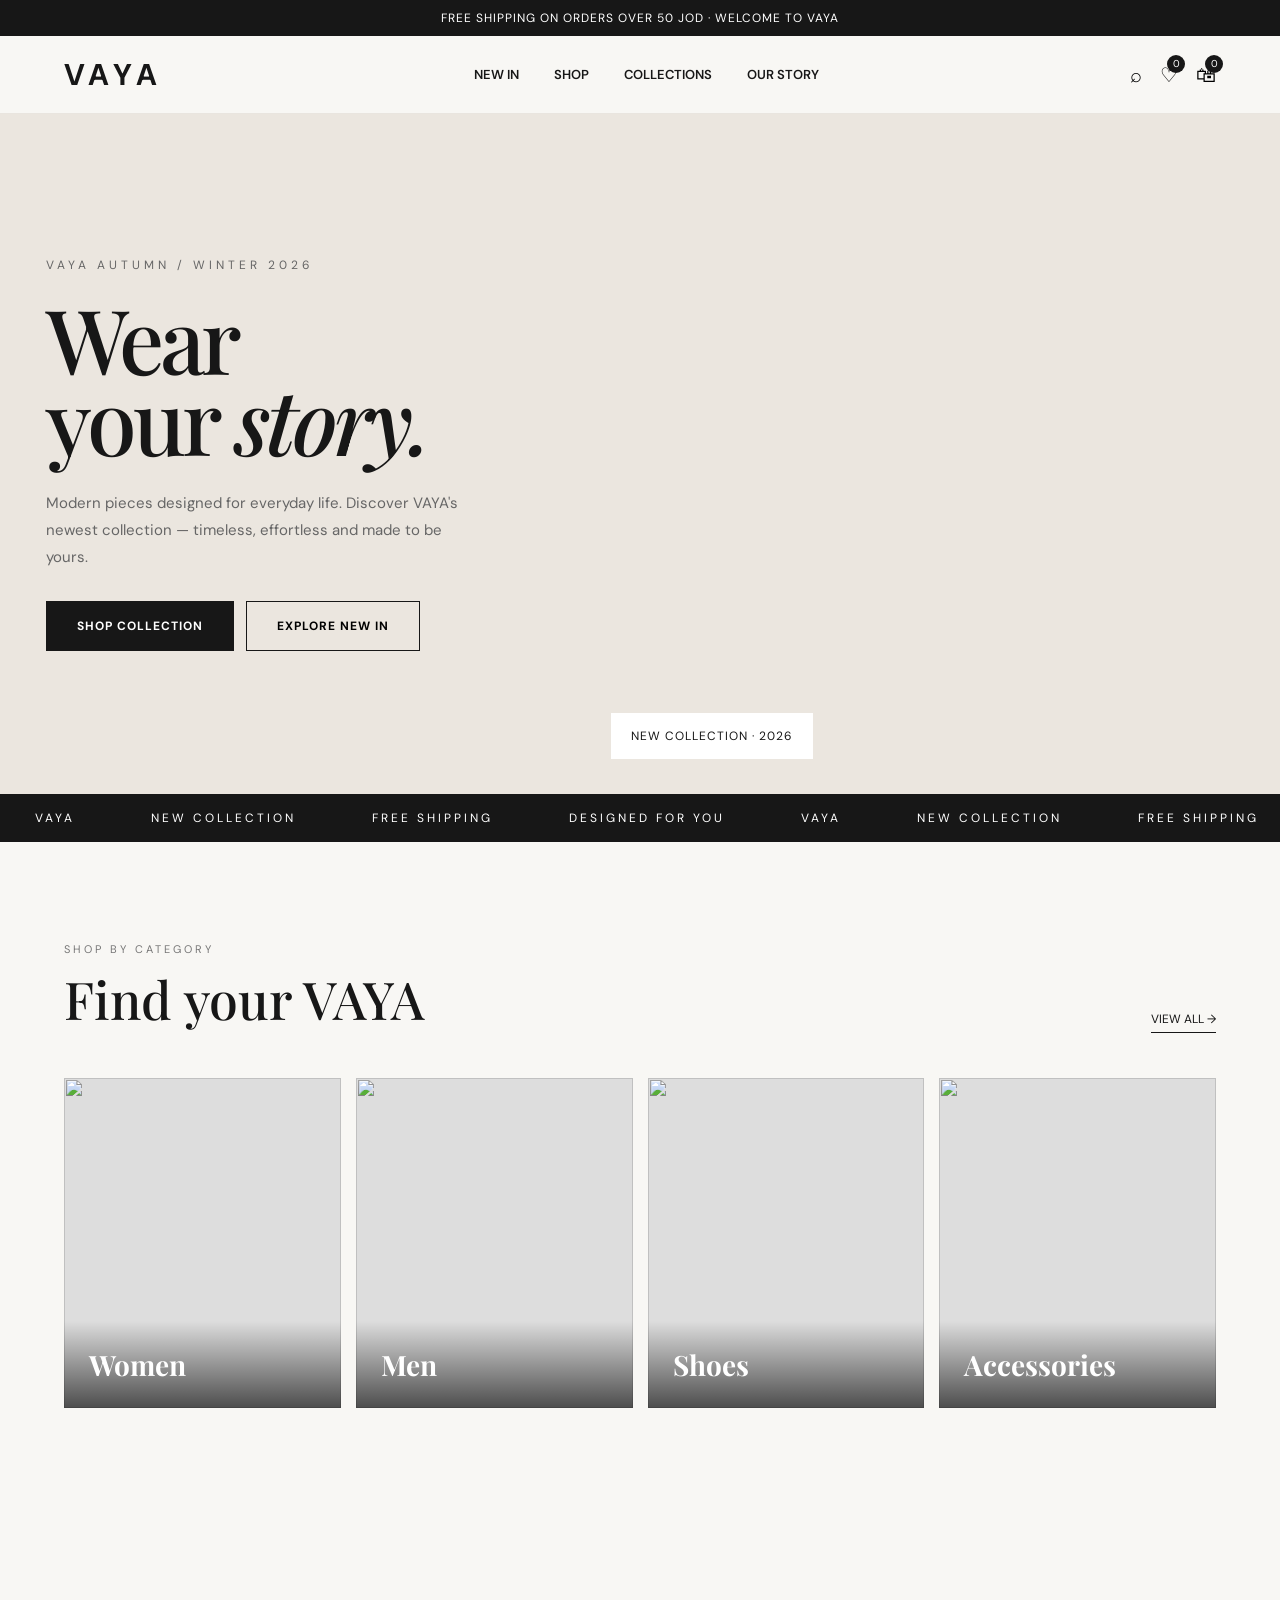
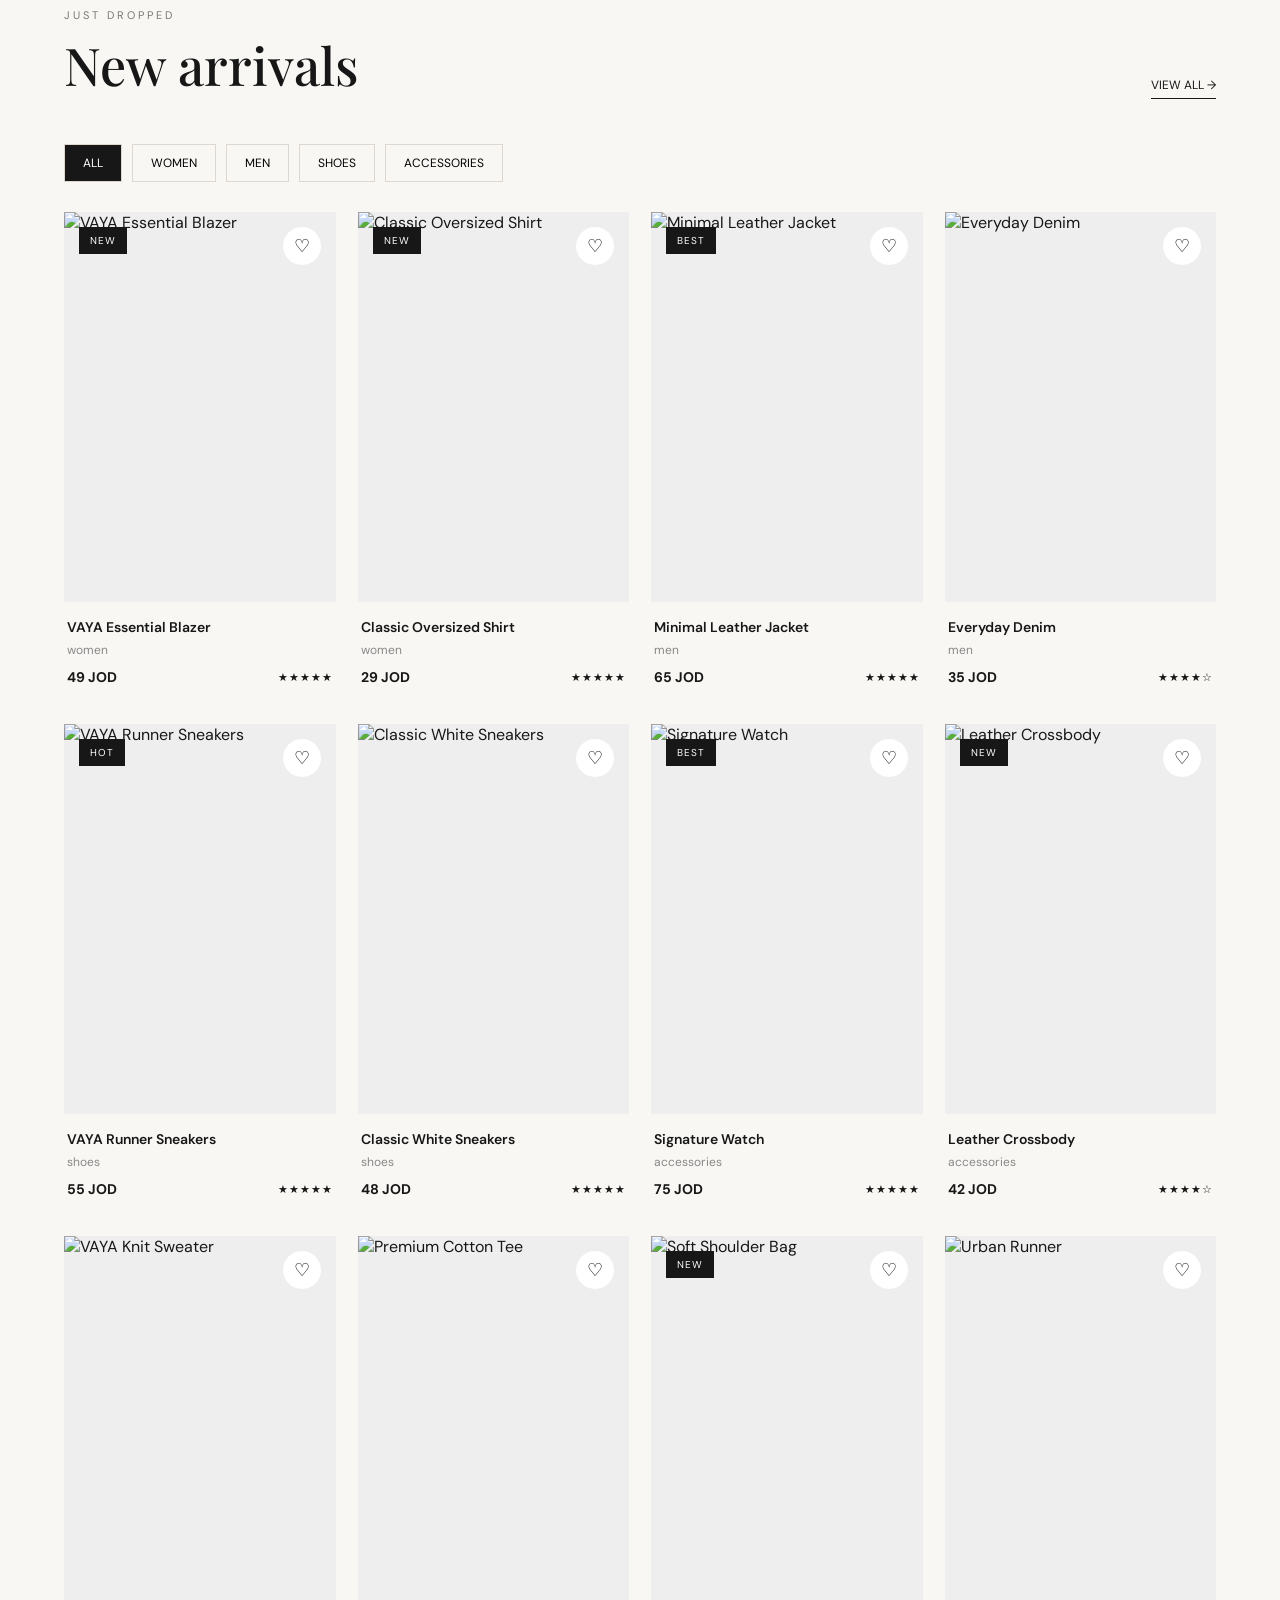
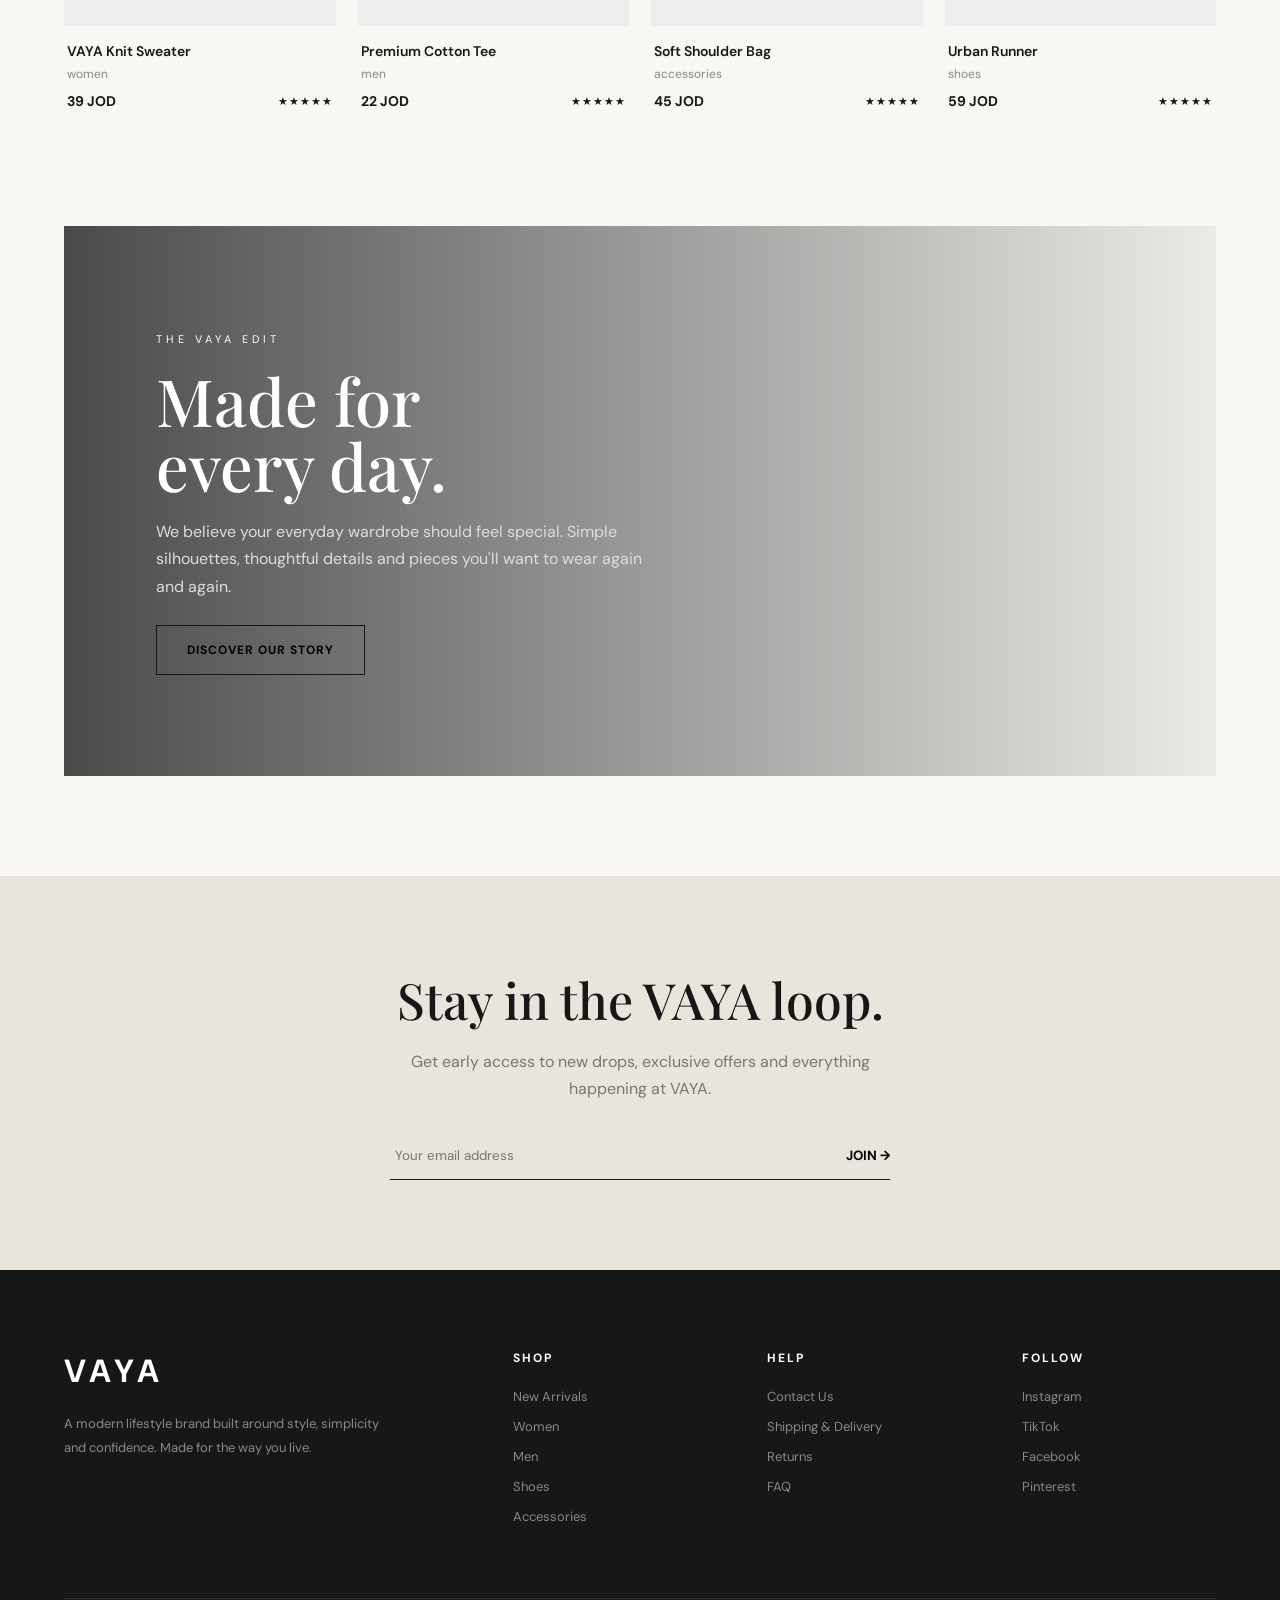
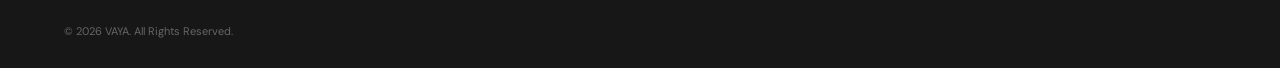
==== commit 5fc32c92: "Update index.html" ====
--- a/index.html
+++ b/index.html
@@ -1,996 +1,1548 @@
 <!DOCTYPE html>
 <html lang="en">
 <head>
-  <meta charset="UTF-8">
-  <meta name="viewport" content="width=device-width, initial-scale=1.0">
-
-  <title>VAYA | Modern Store</title>
-
-  <style>
-    * {
-      margin: 0;
-      padding: 0;
-      box-sizing: border-box;
-    }
-
-    :root {
-      --black: #111111;
-      --dark: #1b1b1b;
-      --cream: #f7f3ed;
-      --white: #ffffff;
-      --gray: #777;
-      --border: #e8e3dc;
-    }
-
-    body {
-      font-family: Arial, Helvetica, sans-serif;
-      color: var(--black);
-      background: var(--cream);
-    }
-
-    a {
-      text-decoration: none;
-      color: inherit;
-    }
-
-    button {
-      font-family: inherit;
-      cursor: pointer;
-    }
-
-    /* NAVBAR */
-
-    header {
-      background: var(--cream);
-      position: sticky;
-      top: 0;
-      z-index: 1000;
-      border-bottom: 1px solid var(--border);
-    }
-
-    .navbar {
-      max-width: 1250px;
-      margin: auto;
-      height: 78px;
-      padding: 0 25px;
-      display: flex;
-      align-items: center;
-      justify-content: space-between;
-    }
-
-    .logo {
-      font-size: 30px;
-      font-weight: 800;
-      letter-spacing: 5px;
-    }
-
-    .nav-links {
-      display: flex;
-      gap: 35px;
-      list-style: none;
-      font-size: 14px;
-      font-weight: 600;
-    }
-
-    .nav-links a {
-      transition: 0.3s;
-    }
-
-    .nav-links a:hover {
-      opacity: 0.5;
-    }
-
-    .nav-actions {
-      display: flex;
-      gap: 18px;
-      align-items: center;
-    }
-
-    .icon-btn {
-      background: none;
-      border: none;
-      font-size: 20px;
-      position: relative;
-    }
-
-    .cart-count {
-      position: absolute;
-      top: -9px;
-      right: -10px;
-      background: var(--black);
-      color: white;
-      font-size: 10px;
-      width: 17px;
-      height: 17px;
-      border-radius: 50%;
-      display: flex;
-      justify-content: center;
-      align-items: center;
-    }
-
-    /* HERO */
-
-    .hero {
-      min-height: 650px;
-      max-width: 1250px;
-      margin: auto;
-      padding: 70px 25px;
-      display: grid;
-      grid-template-columns: 1fr 1fr;
-      align-items: center;
-      gap: 50px;
-    }
-
-    .hero-text small {
-      letter-spacing: 4px;
-      font-size: 12px;
-      color: var(--gray);
-    }
-
-    .hero-text h1 {
-      font-size: clamp(55px, 8vw, 105px);
-      line-height: 0.9;
-      margin: 25px 0;
-      letter-spacing: -5px;
-    }
-
-    .hero-text p {
-      max-width: 450px;
-      color: #666;
-      line-height: 1.8;
-      font-size: 15px;
-      margin-bottom: 30px;
-    }
-
-    .primary-btn {
-      border: none;
-      background: var(--black);
-      color: white;
-      padding: 16px 32px;
-      font-size: 13px;
-      font-weight: bold;
-      letter-spacing: 1px;
-      transition: 0.3s;
-    }
-
-    .primary-btn:hover {
-      background: #333;
-      transform: translateY(-2px);
-    }
-
-    .hero-image {
-      height: 530px;
-      background:
-        linear-gradient(rgba(0,0,0,0.05), rgba(0,0,0,0.05)),
-        radial-gradient(circle at 50% 40%, #ded8d0, #b8afa4);
-      display: flex;
-      align-items: center;
-      justify-content: center;
-      position: relative;
-      overflow: hidden;
-    }
-
-    .hero-image::before {
-      content: "V";
-      position: absolute;
-      font-size: 500px;
-      font-weight: 900;
-      color: rgba(255,255,255,0.15);
-      line-height: 1;
-    }
-
-    .hero-product {
-      width: 280px;
-      height: 390px;
-      background: linear-gradient(145deg, #222, #555);
-      border-radius: 150px 150px 30px 30px;
-      box-shadow: 30px 35px 60px rgba(0,0,0,0.25);
-      position: relative;
-      z-index: 2;
-    }
-
-    .hero-product::after {
-      content: "VAYA";
-      position: absolute;
-      color: white;
-      letter-spacing: 7px;
-      font-size: 20px;
-      font-weight: bold;
-      bottom: 80px;
-      left: 50%;
-      transform: translateX(-50%);
-    }
-
-    /* CATEGORIES */
-
-    .categories {
-      background: var(--white);
-      padding: 90px 25px;
-    }
-
-    .section-title {
-      max-width: 1200px;
-      margin: auto;
-      text-align: center;
-    }
-
-    .section-title span {
-      color: var(--gray);
-      font-size: 12px;
-      letter-spacing: 4px;
-    }
-
-    .section-title h2 {
-      font-size: 42px;
-      margin: 12px 0 45px;
-    }
-
-    .category-grid {
-      max-width: 1200px;
-      margin: auto;
-      display: grid;
-      grid-template-columns: repeat(3, 1fr);
-      gap: 20px;
-    }
-
-    .category {
-      height: 350px;
-      position: relative;
-      overflow: hidden;
-      display: flex;
-      align-items: end;
-      padding: 30px;
-      color: white;
-      background: linear-gradient(145deg, #303030, #999);
-      transition: 0.4s;
-    }
-
-    .category:nth-child(2) {
-      background: linear-gradient(145deg, #b6a38d, #55483d);
-    }
-
-    .category:nth-child(3) {
-      background: linear-gradient(145deg, #dadada, #777);
-    }
-
-    .category:hover {
-      transform: translateY(-7px);
-    }
-
-    .category h3 {
-      font-size: 30px;
-    }
-
-    /* PRODUCTS */
-
-    .products {
-      padding: 100px 25px;
-      max-width: 1250px;
-      margin: auto;
-    }
-
-    .products-header {
-      display: flex;
-      justify-content: space-between;
-      align-items: end;
-      margin-bottom: 40px;
-    }
-
-    .products-header h2 {
-      font-size: 42px;
-    }
-
-    .products-header p {
-      color: var(--gray);
-      font-size: 14px;
-    }
-
-    .product-grid {
-      display: grid;
-      grid-template-columns: repeat(4, 1fr);
-      gap: 20px;
-    }
-
-    .product-card {
-      background: white;
-      overflow: hidden;
-      transition: 0.3s;
-    }
-
-    .product-card:hover {
-      transform: translateY(-5px);
-    }
-
-    .product-image {
-      height: 320px;
-      display: flex;
-      align-items: center;
-      justify-content: center;
-      background: #e9e5df;
-      position: relative;
-    }
-
-    .product-card:nth-child(2) .product-image {
-      background: #d8d1c7;
-    }
-
-    .product-card:nth-child(3) .product-image {
-      background: #c9c9c9;
-    }
-
-    .product-card:nth-child(4) .product-image {
-      background: #b9afa4;
-    }
-
-    .product-shape {
-      width: 125px;
-      height: 190px;
-      background: linear-gradient(135deg, #191919, #555);
-      border-radius: 70px 70px 15px 15px;
-      box-shadow: 15px 20px 35px rgba(0,0,0,0.2);
-    }
-
-    .product-card:nth-child(2) .product-shape {
-      width: 170px;
-      height: 100px;
-      border-radius: 15px;
-    }
-
-    .product-card:nth-child(3) .product-shape {
-      width: 180px;
-      height: 180px;
-      border-radius: 50%;
-    }
-
-    .product-card:nth-child(4) .product-shape {
-      width: 120px;
-      height: 210px;
-      border-radius: 20px;
-    }
-
-    .product-info {
-      padding: 20px;
-    }
-
-    .product-info h3 {
-      font-size: 15px;
-      margin-bottom: 8px;
-    }
-
-    .product-info p {
-      color: var(--gray);
-      font-size: 13px;
-    }
-
-    .price {
-      margin-top: 15px;
-      font-weight: bold;
-    }
-
-    .add-cart {
-      margin-top: 15px;
-      width: 100%;
-      border: 1px solid var(--black);
-      background: transparent;
-      padding: 11px;
-      font-size: 12px;
-      transition: 0.3s;
-    }
-
-    .add-cart:hover {
-      background: var(--black);
-      color: white;
-    }
-
-    /* BANNER */
-
-    .banner {
-      background: var(--black);
-      color: white;
-      padding: 100px 25px;
-      text-align: center;
-    }
-
-    .banner span {
-      font-size: 12px;
-      letter-spacing: 5px;
-      opacity: 0.6;
-    }
-
-    .banner h2 {
-      font-size: clamp(45px, 7vw, 85px);
-      margin: 20px 0;
-      letter-spacing: -4px;
-    }
-
-    .banner p {
-      max-width: 500px;
-      margin: auto;
-      color: #aaa;
-      line-height: 1.7;
-    }
-
-    .white-btn {
-      margin-top: 30px;
-      padding: 15px 30px;
-      border: none;
-      background: white;
-      color: black;
-      font-weight: bold;
-    }
-
-    /* FOOTER */
-
-    footer {
-      background: #111;
-      color: white;
-      padding: 70px 25px 30px;
-      border-top: 1px solid #333;
-    }
-
-    .footer-grid {
-      max-width: 1200px;
-      margin: auto;
-      display: grid;
-      grid-template-columns: 2fr 1fr 1fr 1fr;
-      gap: 50px;
-    }
-
-    .footer-logo {
-      font-size: 30px;
-      font-weight: bold;
-      letter-spacing: 5px;
-      margin-bottom: 20px;
-    }
-
-    .footer-about {
-      color: #999;
-      line-height: 1.7;
-      max-width: 350px;
-      font-size: 14px;
-    }
-
-    footer h4 {
-      margin-bottom: 20px;
-      font-size: 13px;
-      letter-spacing: 1px;
-    }
-
-    footer ul {
-      list-style: none;
-    }
-
-    footer li {
-      margin-bottom: 12px;
-      color: #999;
-      font-size: 13px;
-      cursor: pointer;
-    }
-
-    footer li:hover {
-      color: white;
-    }
-
-    .copyright {
-      max-width: 1200px;
-      margin: 60px auto 0;
-      padding-top: 25px;
-      border-top: 1px solid #333;
-      color: #666;
-      font-size: 12px;
-    }
-
-    /* CART */
-
-    .cart-panel {
-      position: fixed;
-      top: 0;
-      right: -400px;
-      width: 380px;
-      max-width: 90%;
-      height: 100vh;
-      background: white;
-      z-index: 2000;
-      padding: 30px;
-      box-shadow: -10px 0 40px rgba(0,0,0,0.15);
-      transition: 0.4s;
-    }
-
-    .cart-panel.active {
-      right: 0;
-    }
-
-    .cart-header {
-      display: flex;
-      justify-content: space-between;
-      align-items: center;
-      margin-bottom: 40px;
-    }
-
-    .cart-header h2 {
-      font-size: 24px;
-    }
-
-    .close-cart {
-      border: none;
-      background: none;
-      font-size: 25px;
-    }
-
-    .cart-items {
-      min-height: 200px;
-      color: #777;
-      font-size: 14px;
-    }
-
-    .cart-total {
-      border-top: 1px solid var(--border);
-      padding-top: 20px;
-      margin-top: 30px;
-      display: flex;
-      justify-content: space-between;
-      font-weight: bold;
-    }
-
-    /* RESPONSIVE */
-
-    @media (max-width: 900px) {
-
-      .nav-links {
-        display: none;
-      }
-
-      .hero {
-        grid-template-columns: 1fr;
-      }
-
-      .hero-image {
-        height: 450px;
-      }
-
-      .category-grid {
-        grid-template-columns: 1fr;
-      }
-
-      .product-grid {
-        grid-template-columns: repeat(2, 1fr);
-      }
-
-      .footer-grid {
-        grid-template-columns: 1fr 1fr;
-      }
-    }
-
-    @media (max-width: 550px) {
-
-      .navbar {
-        height: 65px;
-      }
-
-      .logo {
-        font-size: 24px;
-      }
-
-      .hero {
-        padding-top: 50px;
-      }
-
-      .hero-text h1 {
-        font-size: 65px;
-      }
-
-      .product-grid {
-        grid-template-columns: 1fr;
-      }
-
-      .products-header {
-        display: block;
-      }
-
-      .products-header h2 {
-        margin-bottom: 10px;
-      }
-
-      .footer-grid {
-        grid-template-columns: 1fr;
-      }
-
-      .cart-panel {
-        width: 100%;
-      }
-    }
-  </style>
+<meta charset="UTF-8">
+<meta name="viewport" content="width=device-width, initial-scale=1.0">
+
+<title>VAYA — Discover Your Style</title>
+
+<style>
+@import url('https://fonts.googleapis.com/css2?family=DM+Sans:wght@400;500;600;700&family=Playfair+Display:wght@500;600&display=swap');
+
+*{
+margin:0;
+padding:0;
+box-sizing:border-box;
+}
+
+html{
+scroll-behavior:smooth;
+}
+
+body{
+font-family:'DM Sans',sans-serif;
+background:#f8f7f4;
+color:#171717;
+}
+
+button,input{
+font-family:inherit;
+}
+
+button{
+cursor:pointer;
+}
+
+a{
+text-decoration:none;
+color:inherit;
+}
+
+/* TOP BAR */
+
+.topbar{
+background:#171717;
+color:white;
+text-align:center;
+padding:10px;
+font-size:12px;
+letter-spacing:1px;
+}
+
+/* NAVBAR */
+
+.navbar{
+height:78px;
+background:rgba(248,247,244,.96);
+backdrop-filter:blur(12px);
+display:flex;
+align-items:center;
+justify-content:space-between;
+padding:0 5%;
+position:sticky;
+top:0;
+z-index:1000;
+border-bottom:1px solid #e9e5df;
+}
+
+.logo{
+font-size:30px;
+font-weight:700;
+letter-spacing:6px;
+}
+
+.nav-links{
+display:flex;
+gap:35px;
+list-style:none;
+font-size:13px;
+font-weight:600;
+}
+
+.nav-links a:hover{
+opacity:.5;
+}
+
+.nav-icons{
+display:flex;
+align-items:center;
+gap:18px;
+}
+
+.nav-icon{
+border:0;
+background:none;
+font-size:20px;
+position:relative;
+}
+
+.badge{
+position:absolute;
+right:-7px;
+top:-7px;
+background:#171717;
+color:white;
+width:18px;
+height:18px;
+border-radius:50%;
+font-size:10px;
+display:flex;
+align-items:center;
+justify-content:center;
+}
+
+/* HERO */
+
+.hero{
+min-height:680px;
+display:grid;
+grid-template-columns:45% 55%;
+background:#ebe6df;
+}
+
+.hero-content{
+display:flex;
+flex-direction:column;
+justify-content:center;
+padding:8%;
+}
+
+.hero-label{
+font-size:12px;
+letter-spacing:4px;
+margin-bottom:25px;
+color:#666;
+}
+
+.hero h1{
+font-family:'Playfair Display',serif;
+font-size:clamp(60px,7vw,105px);
+font-weight:500;
+line-height:.9;
+letter-spacing:-4px;
+}
+
+.hero h1 span{
+font-style:italic;
+}
+
+.hero-text{
+margin:30px 0;
+max-width:430px;
+line-height:1.8;
+color:#666;
+font-size:15px;
+}
+
+.hero-buttons{
+display:flex;
+gap:12px;
+}
+
+.btn{
+padding:16px 30px;
+border:1px solid #171717;
+font-size:12px;
+font-weight:700;
+letter-spacing:1px;
+transition:.3s;
+}
+
+.btn-dark{
+background:#171717;
+color:white;
+}
+
+.btn-dark:hover{
+background:#444;
+transform:translateY(-2px);
+}
+
+.btn-light{
+background:transparent;
+}
+
+.btn-light:hover{
+background:white;
+}
+
+.hero-image{
+min-height:680px;
+background-image:url("https://images.unsplash.com/photo-1529139574466-a303027c1d8b?auto=format&fit=crop&w=1200&q=90");
+background-size:cover;
+background-position:center;
+position:relative;
+}
+
+.hero-tag{
+position:absolute;
+bottom:35px;
+left:35px;
+background:white;
+padding:15px 20px;
+font-size:12px;
+letter-spacing:1px;
+}
+
+/* MARQUEE */
+
+.marquee{
+background:#171717;
+color:white;
+overflow:hidden;
+white-space:nowrap;
+padding:16px 0;
+font-size:12px;
+letter-spacing:3px;
+}
+
+.marquee-track{
+display:inline-block;
+animation:move 20s linear infinite;
+}
+
+.marquee span{
+margin:0 35px;
+}
+
+@keyframes move{
+from{transform:translateX(0)}
+to{transform:translateX(-30%)}
+}
+
+/* SECTION */
+
+.section{
+max-width:1300px;
+margin:auto;
+padding:100px 5%;
+}
+
+.section-head{
+display:flex;
+justify-content:space-between;
+align-items:end;
+margin-bottom:45px;
+}
+
+.section-label{
+font-size:11px;
+letter-spacing:3px;
+color:#777;
+}
+
+.section-title{
+font-family:'Playfair Display',serif;
+font-size:52px;
+font-weight:500;
+margin-top:8px;
+}
+
+.view-all{
+font-size:12px;
+border-bottom:1px solid #171717;
+padding-bottom:5px;
+}
+
+/* CATEGORIES */
+
+.categories{
+display:grid;
+grid-template-columns:repeat(4,1fr);
+gap:15px;
+}
+
+.category{
+height:330px;
+position:relative;
+overflow:hidden;
+background:#ddd;
+}
+
+.category img{
+width:100%;
+height:100%;
+object-fit:cover;
+transition:.6s;
+}
+
+.category:hover img{
+transform:scale(1.06);
+}
+
+.category-info{
+position:absolute;
+bottom:0;
+left:0;
+right:0;
+padding:25px;
+color:white;
+background:linear-gradient(transparent,rgba(0,0,0,.65));
+}
+
+.category-info h3{
+font-family:'Playfair Display',serif;
+font-size:28px;
+}
+
+/* PRODUCTS */
+
+.filters{
+display:flex;
+gap:10px;
+flex-wrap:wrap;
+margin-bottom:30px;
+}
+
+.filter{
+border:1px solid #ddd7cf;
+background:transparent;
+padding:10px 18px;
+font-size:12px;
+transition:.3s;
+}
+
+.filter.active,
+.filter:hover{
+background:#171717;
+color:white;
+}
+
+.products{
+display:grid;
+grid-template-columns:repeat(4,1fr);
+gap:22px;
+}
+
+.product{
+position:relative;
+}
+
+.product-image{
+height:390px;
+background:#eee;
+position:relative;
+overflow:hidden;
+}
+
+.product-image img{
+width:100%;
+height:100%;
+object-fit:cover;
+transition:.6s;
+}
+
+.product:hover .product-image img{
+transform:scale(1.05);
+}
+
+.product-heart{
+position:absolute;
+top:15px;
+right:15px;
+background:white;
+border:0;
+width:38px;
+height:38px;
+border-radius:50%;
+font-size:18px;
+z-index:2;
+}
+
+.product-label{
+position:absolute;
+top:15px;
+left:15px;
+background:#171717;
+color:white;
+padding:7px 11px;
+font-size:10px;
+letter-spacing:1px;
+z-index:2;
+}
+
+.quick-add{
+position:absolute;
+bottom:-60px;
+left:15px;
+right:15px;
+background:white;
+border:0;
+padding:16px;
+font-size:11px;
+font-weight:700;
+letter-spacing:1px;
+transition:.3s;
+}
+
+.product:hover .quick-add{
+bottom:15px;
+}
+
+.product-info{
+padding:16px 3px;
+}
+
+.product-name{
+font-size:14px;
+font-weight:600;
+}
+
+.product-category{
+font-size:12px;
+color:#888;
+margin:6px 0;
+}
+
+.product-bottom{
+display:flex;
+justify-content:space-between;
+align-items:center;
+margin-top:10px;
+}
+
+.price{
+font-weight:700;
+font-size:14px;
+}
+
+.stars{
+font-size:11px;
+letter-spacing:1px;
+}
+
+/* FEATURE BANNER */
+
+.feature{
+max-width:1300px;
+margin:auto;
+padding:0 5% 100px;
+}
+
+.feature-box{
+min-height:550px;
+background-image:
+linear-gradient(90deg,rgba(0,0,0,.7),rgba(0,0,0,.05)),
+url("https://images.unsplash.com/photo-1483985988355-763728e1935b?auto=format&fit=crop&w=1600&q=90");
+background-size:cover;
+background-position:center;
+display:flex;
+align-items:center;
+padding:8%;
+color:white;
+}
+
+.feature-content{
+max-width:500px;
+}
+
+.feature-content small{
+letter-spacing:4px;
+font-size:11px;
+}
+
+.feature-content h2{
+font-family:'Playfair Display',serif;
+font-size:65px;
+font-weight:500;
+line-height:1;
+margin:20px 0;
+}
+
+.feature-content p{
+line-height:1.7;
+color:#ddd;
+margin-bottom:25px;
+}
+
+/* NEWSLETTER */
+
+.newsletter{
+background:#e9e4dc;
+padding:90px 5%;
+text-align:center;
+}
+
+.newsletter h2{
+font-family:'Playfair Display',serif;
+font-size:50px;
+font-weight:500;
+}
+
+.newsletter p{
+color:#777;
+margin:15px auto 30px;
+max-width:500px;
+line-height:1.7;
+}
+
+.email-box{
+max-width:500px;
+margin:auto;
+display:flex;
+border-bottom:1px solid #171717;
+}
+
+.email-box input{
+flex:1;
+background:transparent;
+border:0;
+padding:15px 5px;
+outline:none;
+}
+
+.email-box button{
+border:0;
+background:transparent;
+font-weight:bold;
+}
+
+/* FOOTER */
+
+footer{
+background:#171717;
+color:white;
+padding:80px 5% 30px;
+}
+
+.footer-grid{
+max-width:1300px;
+margin:auto;
+display:grid;
+grid-template-columns:2fr 1fr 1fr 1fr;
+gap:60px;
+}
+
+.footer-logo{
+font-size:32px;
+letter-spacing:6px;
+font-weight:700;
+margin-bottom:20px;
+}
+
+.footer-about{
+color:#888;
+max-width:330px;
+line-height:1.8;
+font-size:13px;
+}
+
+footer h4{
+font-size:12px;
+letter-spacing:2px;
+margin-bottom:22px;
+}
+
+footer li{
+list-style:none;
+color:#888;
+font-size:13px;
+margin-bottom:13px;
+}
+
+footer li:hover{
+color:white;
+}
+
+.copyright{
+max-width:1300px;
+margin:60px auto 0;
+border-top:1px solid #333;
+padding-top:25px;
+color:#666;
+font-size:11px;
+}
+
+/* CART */
+
+.overlay{
+position:fixed;
+inset:0;
+background:rgba(0,0,0,.4);
+z-index:1999;
+display:none;
+}
+
+.overlay.active{
+display:block;
+}
+
+.cart{
+position:fixed;
+right:-450px;
+top:0;
+height:100vh;
+width:420px;
+max-width:95%;
+background:#fff;
+z-index:2000;
+padding:30px;
+transition:.4s;
+display:flex;
+flex-direction:column;
+}
+
+.cart.active{
+right:0;
+}
+
+.cart-head{
+display:flex;
+justify-content:space-between;
+align-items:center;
+border-bottom:1px solid #eee;
+padding-bottom:20px;
+}
+
+.cart-head h2{
+font-family:'Playfair Display',serif;
+font-size:30px;
+font-weight:500;
+}
+
+.close{
+border:0;
+background:none;
+font-size:25px;
+}
+
+.cart-items{
+flex:1;
+overflow:auto;
+padding:20px 0;
+}
+
+.empty{
+text-align:center;
+color:#999;
+margin-top:80px;
+}
+
+.cart-item{
+display:flex;
+gap:15px;
+padding:15px 0;
+border-bottom:1px solid #eee;
+}
+
+.cart-item img{
+width:75px;
+height:90px;
+object-fit:cover;
+}
+
+.cart-item-info{
+flex:1;
+}
+
+.cart-item-name{
+font-size:13px;
+font-weight:600;
+}
+
+.cart-item-price{
+font-size:12px;
+color:#777;
+margin-top:8px;
+}
+
+.remove{
+border:0;
+background:none;
+color:#999;
+font-size:11px;
+margin-top:10px;
+}
+
+.cart-footer{
+border-top:1px solid #eee;
+padding-top:20px;
+}
+
+.total{
+display:flex;
+justify-content:space-between;
+font-weight:700;
+margin-bottom:20px;
+}
+
+.checkout{
+width:100%;
+background:#171717;
+color:white;
+border:0;
+padding:17px;
+font-size:12px;
+font-weight:700;
+letter-spacing:1px;
+}
+
+/* SEARCH */
+
+.search-box{
+position:fixed;
+inset:0;
+background:rgba(248,247,244,.98);
+z-index:3000;
+display:none;
+align-items:center;
+justify-content:center;
+padding:30px;
+}
+
+.search-box.active{
+display:flex;
+}
+
+.search-inner{
+width:700px;
+}
+
+.search-inner input{
+width:100%;
+border:0;
+border-bottom:2px solid #171717;
+background:transparent;
+font-size:35px;
+padding:20px 0;
+outline:none;
+}
+
+.close-search{
+position:absolute;
+right:40px;
+top:30px;
+background:none;
+border:0;
+font-size:30px;
+}
+
+/* MOBILE */
+
+.mobile-menu{
+display:none;
+}
+
+@media(max-width:1000px){
+
+.products{
+grid-template-columns:repeat(2,1fr);
+}
+
+.categories{
+grid-template-columns:repeat(2,1fr);
+}
+
+.hero{
+grid-template-columns:1fr;
+}
+
+.hero-image{
+min-height:550px;
+}
+
+.footer-grid{
+grid-template-columns:1fr 1fr;
+}
+
+}
+
+@media(max-width:650px){
+
+.nav-links{
+display:none;
+}
+
+.mobile-menu{
+display:block;
+border:0;
+background:none;
+font-size:22px;
+}
+
+.navbar{
+padding:0 20px;
+}
+
+.hero-content{
+padding:60px 25px;
+}
+
+.hero h1{
+font-size:65px;
+}
+
+.hero-image{
+min-height:500px;
+}
+
+.categories,
+.products{
+grid-template-columns:1fr 1fr;
+gap:10px;
+}
+
+.category{
+height:250px;
+}
+
+.product-image{
+height:280px;
+}
+
+.section{
+padding:70px 20px;
+}
+
+.section-title{
+font-size:40px;
+}
+
+.section-head{
+display:block;
+}
+
+.view-all{
+display:inline-block;
+margin-top:15px;
+}
+
+.feature{
+padding:0 20px 70px;
+}
+
+.feature-box{
+min-height:500px;
+}
+
+.feature-content h2{
+font-size:48px;
+}
+
+.footer-grid{
+grid-template-columns:1fr;
+}
+
+}
+
+@media(max-width:430px){
+
+.categories,
+.products{
+grid-template-columns:1fr;
+}
+
+.product-image{
+height:390px;
+}
+
+}
+</style>
 </head>
 
 <body>
 
-  <!-- NAVBAR -->
-
-  <header>
-    <nav class="navbar">
-
-      <a href="#" class="logo">VAYA</a>
-
-      <ul class="nav-links">
-        <li><a href="#home">HOME</a></li>
-        <li><a href="#shop">SHOP</a></li>
-        <li><a href="#collections">COLLECTIONS</a></li>
-        <li><a href="#about">ABOUT</a></li>
-      </ul>
-
-      <div class="nav-actions">
-
-        <button class="icon-btn" onclick="openCart()">
-          🛒
-          <span class="cart-count" id="cartCount">0</span>
-        </button>
-
-      </div>
-
-    </nav>
-  </header>
-
-
-  <!-- HERO -->
-
-  <main>
-
-    <section class="hero" id="home">
-
-      <div class="hero-text">
-
-        <small>WELCOME TO VAYA</small>
-
-        <h1>DEFINE<br>YOUR<br>STYLE.</h1>
-
-        <p>
-          Discover a carefully selected collection designed
-          for people who appreciate simplicity, quality and
-          modern style.
-        </p>
-
-        <a href="#shop">
-          <button class="primary-btn">
-            SHOP NOW →
-          </button>
-        </a>
-
-      </div>
-
-      <div class="hero-image">
-        <div class="hero-product"></div>
-      </div>
-
-    </section>
-
-
-    <!-- COLLECTIONS -->
-
-    <section class="categories" id="collections">
-
-      <div class="section-title">
-
-        <span>EXPLORE VAYA</span>
-
-        <h2>Our Collections</h2>
-
-      </div>
-
-      <div class="category-grid">
-
-        <div class="category">
-          <h3>Essentials</h3>
-        </div>
-
-        <div class="category">
-          <h3>New Arrivals</h3>
-        </div>
-
-        <div class="category">
-          <h3>Best Sellers</h3>
-        </div>
-
-      </div>
-
-    </section>
-
-
-    <!-- PRODUCTS -->
-
-    <section class="products" id="shop">
-
-      <div class="products-header">
-
-        <div>
-          <p>CURATED FOR YOU</p>
-          <h2>Featured</h2>
-        </div>
-
-        <p>Simple. Modern. VAYA.</p>
-
-      </div>
-
-
-      <div class="product-grid">
-
-        <div class="product-card">
-
-          <div class="product-image">
-            <div class="product-shape"></div>
-          </div>
-
-          <div class="product-info">
-            <h3>VAYA Essential</h3>
-            <p>Signature Collection</p>
-            <div class="price">25 JOD</div>
-
-            <button class="add-cart"
-              onclick="addToCart('VAYA Essential', 25)">
-              ADD TO CART
-            </button>
-          </div>
-
-        </div>
-
-
-        <div class="product-card">
-
-          <div class="product-image">
-            <div class="product-shape"></div>
-          </div>
-
-          <div class="product-info">
-            <h3>VAYA Classic</h3>
-            <p>Everyday Collection</p>
-            <div class="price">32 JOD</div>
-
-            <button class="add-cart"
-              onclick="addToCart('VAYA Classic', 32)">
-              ADD TO CART
-            </button>
-          </div>
-
-        </div>
-
-
-        <div class="product-card">
-
-          <div class="product-image">
-            <div class="product-shape"></div>
-          </div>
-
-          <div class="product-info">
-            <h3>VAYA Signature</h3>
-            <p>Premium Collection</p>
-            <div class="price">45 JOD</div>
-
-            <button class="add-cart"
-              onclick="addToCart('VAYA Signature', 45)">
-              ADD TO CART
-            </button>
-          </div>
-
-        </div>
-
-
-        <div class="product-card">
-
-          <div class="product-image">
-            <div class="product-shape"></div>
-          </div>
-
-          <div class="product-info">
-            <h3>VAYA Edition</h3>
-            <p>Limited Collection</p>
-            <div class="price">55 JOD</div>
-
-            <button class="add-cart"
-              onclick="addToCart('VAYA Edition', 55)">
-              ADD TO CART
-            </button>
-          </div>
-
-        </div>
-
-      </div>
-
-    </section>
-
-
-    <!-- BANNER -->
-
-    <section class="banner" id="about">
-
-      <span>THE VAYA PHILOSOPHY</span>
-
-      <h2>LESS, BUT BETTER.</h2>
-
-      <p>
-        VAYA is built around a simple idea:
-        great design doesn't need to be complicated.
-        We create products that fit your lifestyle
-        and stay timeless.
-      </p>
-
-      <button class="white-btn">
-        DISCOVER VAYA
-      </button>
-
-    </section>
-
-  </main>
-
-
-  <!-- FOOTER -->
-
-  <footer>
-
-    <div class="footer-grid">
-
-      <div>
-
-        <div class="footer-logo">VAYA</div>
-
-        <p class="footer-about">
-          A modern Jordanian-inspired brand focused
-          on quality, simplicity and timeless design.
-        </p>
-
-      </div>
-
-
-      <div>
-
-        <h4>SHOP</h4>
-
-        <ul>
-          <li>New Arrivals</li>
-          <li>Best Sellers</li>
-          <li>Collections</li>
-          <li>Sale</li>
-        </ul>
-
-      </div>
-
-
-      <div>
-
-        <h4>HELP</h4>
-
-        <ul>
-          <li>Contact Us</li>
-          <li>Shipping</li>
-          <li>Returns</li>
-          <li>FAQ</li>
-        </ul>
-
-      </div>
-
-
-      <div>
-
-        <h4>FOLLOW</h4>
-
-        <ul>
-          <li>Instagram</li>
-          <li>TikTok</li>
-          <li>Facebook</li>
-        </ul>
-
-      </div>
-
-    </div>
-
-
-    <div class="copyright">
-      © 2026 VAYA. All Rights Reserved.
-    </div>
-
-  </footer>
-
-
-  <!-- CART -->
-
-  <div class="cart-panel" id="cartPanel">
-
-    <div class="cart-header">
-
-      <h2>Your Cart</h2>
-
-      <button class="close-cart" onclick="closeCart()">
-        ×
-      </button>
-
-    </div>
-
-    <div class="cart-items" id="cartItems">
-      Your cart is empty.
-    </div>
-
-    <div class="cart-total">
-
-      <span>Total</span>
-
-      <span id="cartTotal">0 JOD</span>
-
-    </div>
-
-  </div>
-
-
-  <script>
-
-    let cart = [];
-    let total = 0;
-
-    function addToCart(name, price) {
-
-      cart.push({
-        name: name,
-        price: price
-      });
-
-      total += price;
-
-      document.getElementById("cartCount").innerText = cart.length;
-
-      updateCart();
-
-      openCart();
-    }
-
-
-    function updateCart() {
-
-      const cartItems =
-        document.getElementById("cartItems");
-
-      if (cart.length === 0) {
-
-        cartItems.innerHTML =
-          "Your cart is empty.";
-
-      } else {
-
-        cartItems.innerHTML = cart
-          .map((item, index) => `
-            <div style="
-              display:flex;
-              justify-content:space-between;
-              padding:15px 0;
-              border-bottom:1px solid #eee;
-            ">
-              <span>${item.name}</span>
-
-              <strong>${item.price} JOD</strong>
-            </div>
-          `)
-          .join("");
-      }
-
-      document.getElementById("cartTotal").innerText =
-        total + " JOD";
-    }
-
-
-    function openCart() {
-
-      document
-        .getElementById("cartPanel")
-        .classList.add("active");
-
-    }
-
-
-    function closeCart() {
-
-      document
-        .getElementById("cartPanel")
-        .classList.remove("active");
-
-    }
-
-  </script>
+<div class="topbar">
+FREE SHIPPING ON ORDERS OVER 50 JOD · WELCOME TO VAYA
+</div>
+
+<nav class="navbar">
+
+<button class="mobile-menu">☰</button>
+
+<a class="logo" href="#">VAYA</a>
+
+<ul class="nav-links">
+<li><a href="#new">NEW IN</a></li>
+<li><a href="#shop">SHOP</a></li>
+<li><a href="#collections">COLLECTIONS</a></li>
+<li><a href="#story">OUR STORY</a></li>
+</ul>
+
+<div class="nav-icons">
+
+<button class="nav-icon" onclick="openSearch()">⌕</button>
+
+<button class="nav-icon" onclick="openCart()">
+♡
+<span class="badge">0</span>
+</button>
+
+<button class="nav-icon" onclick="openCart()">
+🛍
+<span class="badge" id="cartCount">0</span>
+</button>
+
+</div>
+
+</nav>
+
+
+<section class="hero">
+
+<div class="hero-content">
+
+<div class="hero-label">
+VAYA AUTUMN / WINTER 2026
+</div>
+
+<h1>
+Wear<br>
+your <span>story.</span>
+</h1>
+
+<p class="hero-text">
+Modern pieces designed for everyday life.
+Discover VAYA's newest collection — timeless,
+effortless and made to be yours.
+</p>
+
+<div class="hero-buttons">
+
+<a href="#shop">
+<button class="btn btn-dark">SHOP COLLECTION</button>
+</a>
+
+<a href="#new">
+<button class="btn btn-light">EXPLORE NEW IN</button>
+</a>
+
+</div>
+
+</div>
+
+<div class="hero-image">
+
+<div class="hero-tag">
+NEW COLLECTION · 2026
+</div>
+
+</div>
+
+</section>
+
+
+<div class="marquee">
+
+<div class="marquee-track">
+
+<span>VAYA</span>
+<span>NEW COLLECTION</span>
+<span>FREE SHIPPING</span>
+<span>DESIGNED FOR YOU</span>
+<span>VAYA</span>
+<span>NEW COLLECTION</span>
+<span>FREE SHIPPING</span>
+<span>DESIGNED FOR YOU</span>
+
+</div>
+
+</div>
+
+
+<section class="section" id="collections">
+
+<div class="section-head">
+
+<div>
+<div class="section-label">SHOP BY CATEGORY</div>
+<h2 class="section-title">Find your VAYA</h2>
+</div>
+
+<a href="#shop" class="view-all">VIEW ALL →</a>
+
+</div>
+
+<div class="categories">
+
+<div class="category">
+<img src="https://images.unsplash.com/photo-1539109136881-3be0616acf4b?auto=format&fit=crop&w=700&q=85">
+<div class="category-info">
+<h3>Women</h3>
+</div>
+</div>
+
+<div class="category">
+<img src="https://images.unsplash.com/photo-1525507119028-ed4c629a60a3?auto=format&fit=crop&w=700&q=85">
+<div class="category-info">
+<h3>Men</h3>
+</div>
+</div>
+
+<div class="category">
+<img src="https://images.unsplash.com/photo-1542291026-7eec264c27ff?auto=format&fit=crop&w=700&q=85">
+<div class="category-info">
+<h3>Shoes</h3>
+</div>
+</div>
+
+<div class="category">
+<img src="https://images.unsplash.com/photo-1523275335684-37898b6baf30?auto=format&fit=crop&w=700&q=85">
+<div class="category-info">
+<h3>Accessories</h3>
+</div>
+</div>
+
+</div>
+
+</section>
+
+
+<section class="section" id="new">
+
+<div class="section-head">
+
+<div>
+<div class="section-label">JUST DROPPED</div>
+<h2 class="section-title">New arrivals</h2>
+</div>
+
+<a href="#shop" class="view-all">VIEW ALL →</a>
+
+</div>
+
+<div class="filters">
+
+<button class="filter active" onclick="filterProducts('all',this)">ALL</button>
+<button class="filter" onclick="filterProducts('women',this)">WOMEN</button>
+<button class="filter" onclick="filterProducts('men',this)">MEN</button>
+<button class="filter" onclick="filterProducts('shoes',this)">SHOES</button>
+<button class="filter" onclick="filterProducts('accessories',this)">ACCESSORIES</button>
+
+</div>
+
+<div class="products" id="products"></div>
+
+</section>
+
+
+<section class="feature" id="story">
+
+<div class="feature-box">
+
+<div class="feature-content">
+
+<small>THE VAYA EDIT</small>
+
+<h2>
+Made for<br>
+every day.
+</h2>
+
+<p>
+We believe your everyday wardrobe should feel
+special. Simple silhouettes, thoughtful details
+and pieces you'll want to wear again and again.
+</p>
+
+<button class="btn btn-light">
+DISCOVER OUR STORY
+</button>
+
+</div>
+
+</div>
+
+</section>
+
+
+<section class="newsletter">
+
+<h2>Stay in the VAYA loop.</h2>
+
+<p>
+Get early access to new drops, exclusive offers
+and everything happening at VAYA.
+</p>
+
+<div class="email-box">
+
+<input type="email" placeholder="Your email address">
+
+<button onclick="subscribe()">
+JOIN →
+</button>
+
+</div>
+
+</section>
+
+
+<footer>
+
+<div class="footer-grid">
+
+<div>
+
+<div class="footer-logo">VAYA</div>
+
+<p class="footer-about">
+A modern lifestyle brand built around
+style, simplicity and confidence.
+Made for the way you live.
+</p>
+
+</div>
+
+<div>
+
+<h4>SHOP</h4>
+
+<ul>
+<li>New Arrivals</li>
+<li>Women</li>
+<li>Men</li>
+<li>Shoes</li>
+<li>Accessories</li>
+</ul>
+
+</div>
+
+<div>
+
+<h4>HELP</h4>
+
+<ul>
+<li>Contact Us</li>
+<li>Shipping & Delivery</li>
+<li>Returns</li>
+<li>FAQ</li>
+</ul>
+
+</div>
+
+<div>
+
+<h4>FOLLOW</h4>
+
+<ul>
+<li>Instagram</li>
+<li>TikTok</li>
+<li>Facebook</li>
+<li>Pinterest</li>
+</ul>
+
+</div>
+
+</div>
+
+<div class="copyright">
+© 2026 VAYA. All Rights Reserved.
+</div>
+
+</footer>
+
+
+<div class="overlay" id="overlay" onclick="closeCart()"></div>
+
+<div class="cart" id="cart">
+
+<div class="cart-head">
+
+<h2>Your Bag</h2>
+
+<button class="close" onclick="closeCart()">×</button>
+
+</div>
+
+<div class="cart-items" id="cartItems">
+
+<div class="empty">
+Your bag is waiting for something beautiful.
+</div>
+
+</div>
+
+<div class="cart-footer">
+
+<div class="total">
+<span>Total</span>
+<span id="cartTotal">0 JOD</span>
+</div>
+
+<button class="checkout">
+PROCEED TO CHECKOUT
+</button>
+
+</div>
+
+</div>
+
+
+<div class="search-box" id="searchBox">
+
+<button class="close-search" onclick="closeSearch()">×</button>
+
+<div class="search-inner">
+
+<input
+id="searchInput"
+placeholder="Search VAYA..."
+onkeyup="searchProducts()">
+
+</div>
+
+</div>
+
+
+<script>
+
+const products = [
+
+{
+name:"VAYA Essential Blazer",
+category:"women",
+price:49,
+rating:"★★★★★",
+image:"https://images.unsplash.com/photo-1551028719-00167b16eac5?auto=format&fit=crop&w=700&q=85",
+label:"NEW"
+},
+
+{
+name:"Classic Oversized Shirt",
+category:"women",
+price:29,
+rating:"★★★★★",
+image:"https://images.unsplash.com/photo-1596755389378-c31d21fd1273?auto=format&fit=crop&w=700&q=85",
+label:"NEW"
+},
+
+{
+name:"Minimal Leather Jacket",
+category:"men",
+price:65,
+rating:"★★★★★",
+image:"https://images.unsplash.com/photo-1520975958225-9d4a7f0c3c1d?auto=format&fit=crop&w=700&q=85",
+label:"BEST"
+},
+
+{
+name:"Everyday Denim",
+category:"men",
+price:35,
+rating:"★★★★☆",
+image:"https://images.unsplash.com/photo-1542272604-787c3835535d?auto=format&fit=crop&w=700&q=85",
+label:""
+},
+
+{
+name:"VAYA Runner Sneakers",
+category:"shoes",
+price:55,
+rating:"★★★★★",
+image:"https://images.unsplash.com/photo-1542291026-7eec264c27ff?auto=format&fit=crop&w=700&q=85",
+label:"HOT"
+},
+
+{
+name:"Classic White Sneakers",
+category:"shoes",
+price:48,
+rating:"★★★★★",
+image:"https://images.unsplash.com/photo-1495555961986-6d4c1ecb7be3?auto=format&fit=crop&w=700&q=85",
+label:""
+},
+
+{
+name:"Signature Watch",
+category:"accessories",
+price:75,
+rating:"★★★★★",
+image:"https://images.unsplash.com/photo-1523275335684-37898b6baf30?auto=format&fit=crop&w=700&q=85",
+label:"BEST"
+},
+
+{
+name:"Leather Crossbody",
+category:"accessories",
+price:42,
+rating:"★★★★☆",
+image:"https://images.unsplash.com/photo-1584917865442-de89df76afd3?auto=format&fit=crop&w=700&q=85",
+label:"NEW"
+},
+
+{
+name:"VAYA Knit Sweater",
+category:"women",
+price:39,
+rating:"★★★★★",
+image:"https://images.unsplash.com/photo-1576566588028-4147f3842f27?auto=format&fit=crop&w=700&q=85",
+label:""
+},
+
+{
+name:"Premium Cotton Tee",
+category:"men",
+price:22,
+rating:"★★★★★",
+image:"https://images.unsplash.com/photo-1521572163474-6864f9cf17ab?auto=format&fit=crop&w=700&q=85",
+label:""
+},
+
+{
+name:"Soft Shoulder Bag",
+category:"accessories",
+price:45,
+rating:"★★★★★",
+image:"https://images.unsplash.com/photo-1590874103328-eac38a683ce7?auto=format&fit=crop&w=700&q=85",
+label:"NEW"
+},
+
+{
+name:"Urban Runner",
+category:"shoes",
+price:59,
+rating:"★★★★★",
+image:"https://images.unsplash.com/photo-1549298916-b41d501d3772?auto=format&fit=crop&w=700&q=85",
+label:""
+}
+
+];
+
+let cart=[];
+
+function renderProducts(list=products){
+
+const container=document.getElementById("products");
+
+container.innerHTML=list.map((product,index)=>`
+
+<div class="product">
+
+<div class="product-image">
+
+${product.label ? `<div class="product-label">${product.label}</div>`:""}
+
+<button class="product-heart" onclick="wishlist(this)">
+♡
+</button>
+
+<img src="${product.image}" alt="${product.name}">
+
+<button class="quick-add"
+onclick="addToCart(${index})">
+ADD TO BAG · ${product.price} JOD
+</button>
+
+</div>
+
+<div class="product-info">
+
+<div class="product-name">
+${product.name}
+</div>
+
+<div class="product-category">
+${product.category}
+</div>
+
+<div class="product-bottom">
+
+<div class="price">
+${product.price} JOD
+</div>
+
+<div class="stars">
+${product.rating}
+</div>
+
+</div>
+
+</div>
+
+</div>
+
+`).join("");
+
+}
+
+renderProducts();
+
+
+function filterProducts(category,button){
+
+document.querySelectorAll(".filter")
+.forEach(btn=>btn.classList.remove("active"));
+
+button.classList.add("active");
+
+if(category==="all"){
+renderProducts(products);
+}else{
+renderProducts(
+products.filter(product=>product.category===category)
+);
+}
+
+}
+
+
+function addToCart(index){
+
+cart.push(products[index]);
+
+updateCart();
+
+openCart();
+
+}
+
+
+function updateCart(){
+
+document.getElementById("cartCount").innerText=cart.length;
+
+const items=document.getElementById("cartItems");
+
+if(cart.length===0){
+
+items.innerHTML=`
+<div class="empty">
+Your bag is waiting for something beautiful.
+</div>
+`;
+
+}else{
+
+items.innerHTML=cart.map((item,index)=>`
+
+<div class="cart-item">
+
+<img src="${item.image}">
+
+<div class="cart-item-info">
+
+<div class="cart-item-name">
+${item.name}
+</div>
+
+<div class="cart-item-price">
+${item.price} JOD
+</div>
+
+<button class="remove"
+onclick="removeCart(${index})">
+REMOVE
+</button>
+
+</div>
+
+</div>
+
+`).join("");
+
+}
+
+let total=cart.reduce((sum,item)=>sum+item.price,0);
+
+document.getElementById("cartTotal").innerText=total+" JOD";
+
+}
+
+
+function removeCart(index){
+
+cart.splice(index,1);
+
+updateCart();
+
+}
+
+
+function openCart(){
+
+document.getElementById("cart").classList.add("active");
+
+document.getElementById("overlay").classList.add("active");
+
+}
+
+
+function closeCart(){
+
+document.getElementById("cart").classList.remove("active");
+
+document.getElementById("overlay").classList.remove("active");
+
+}
+
+
+function wishlist(button){
+
+if(button.innerText==="♡"){
+
+button.innerText="♥";
+
+}else{
+
+button.innerText="♡";
+
+}
+
+}
+
+
+function openSearch(){
+
+document.getElementById("searchBox")
+.classList.add("active");
+
+document.getElementById("searchInput").focus();
+
+}
+
+
+function closeSearch(){
+
+document.getElementById("searchBox")
+.classList.remove("active");
+
+}
+
+
+function searchProducts(){
+
+const query=
+document.getElementById("searchInput")
+.value.toLowerCase();
+
+const results=products.filter(product=>
+product.name.toLowerCase().includes(query) ||
+product.category.toLowerCase().includes(query)
+);
+
+renderProducts(results);
+
+}
+
+
+function subscribe(){
+
+alert("Welcome to VAYA ✨");
+
+}
+
+</script>
 
 </body>
 </html>
